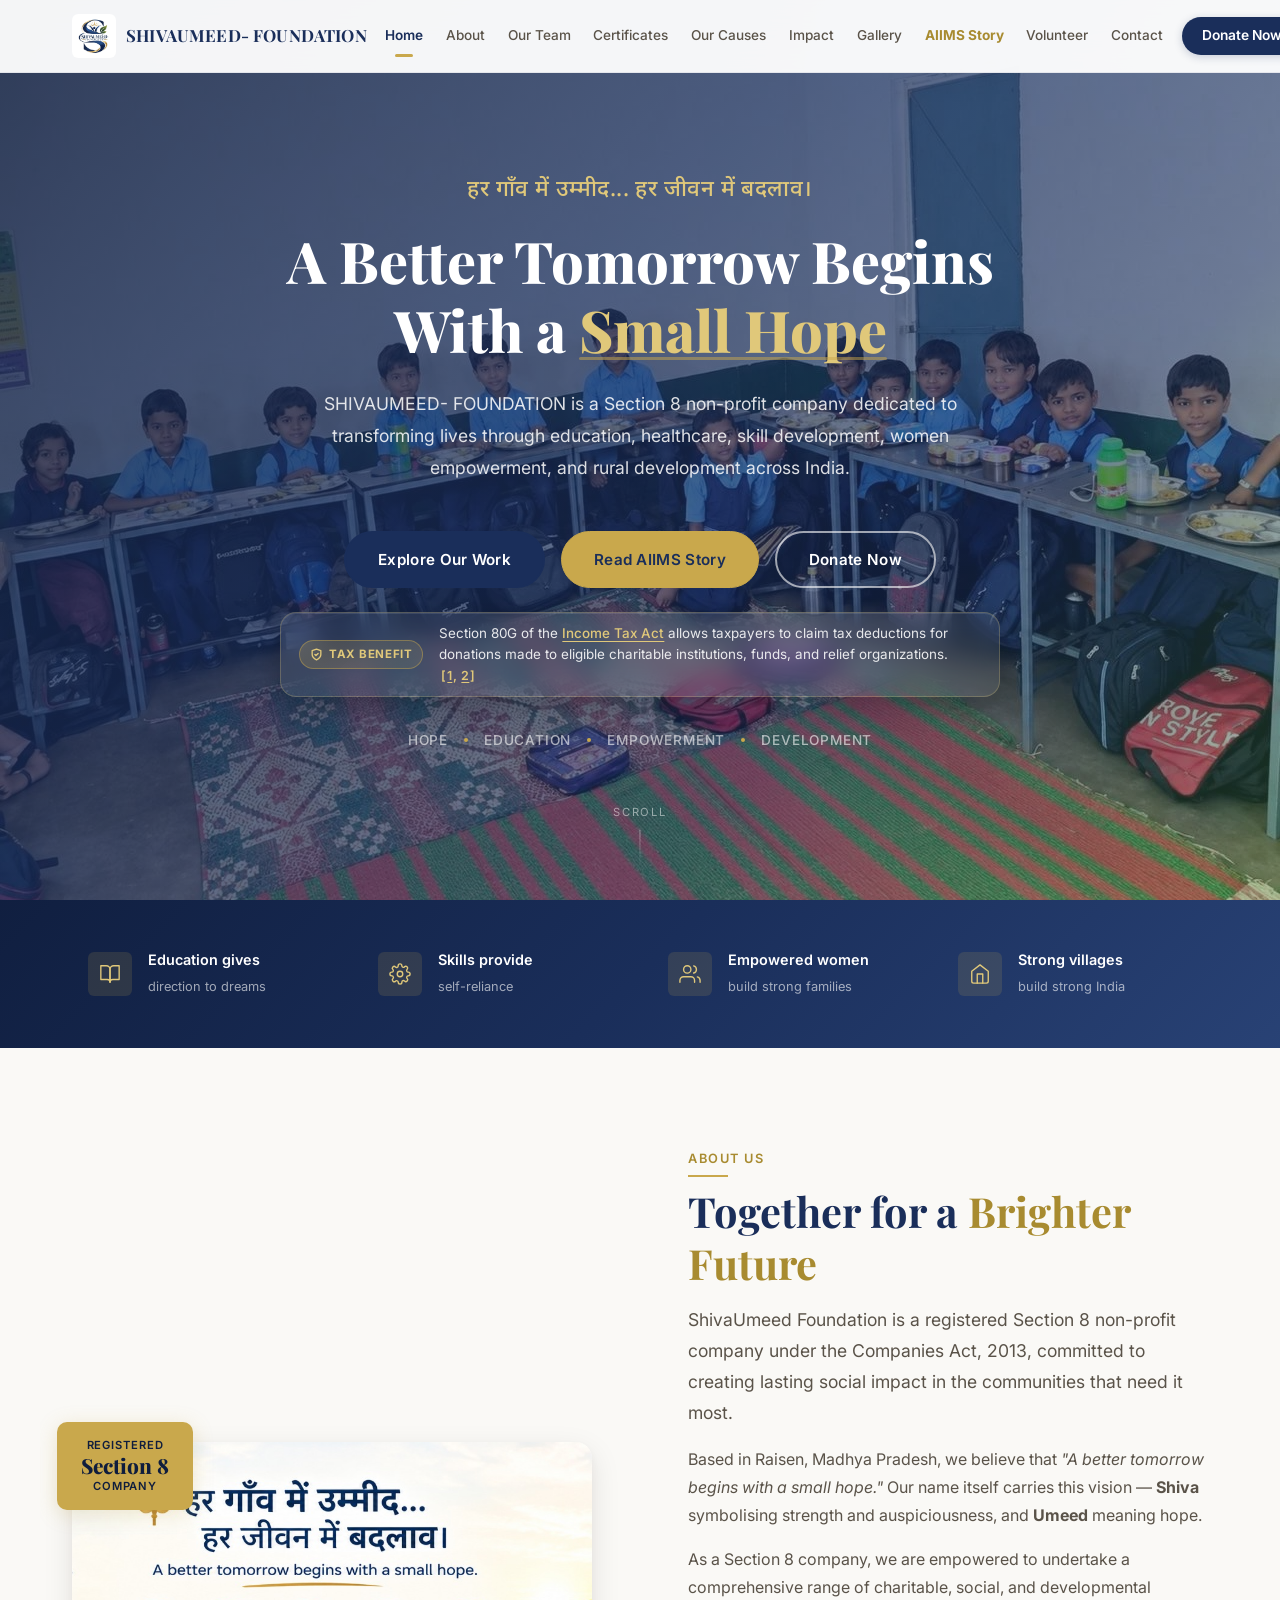
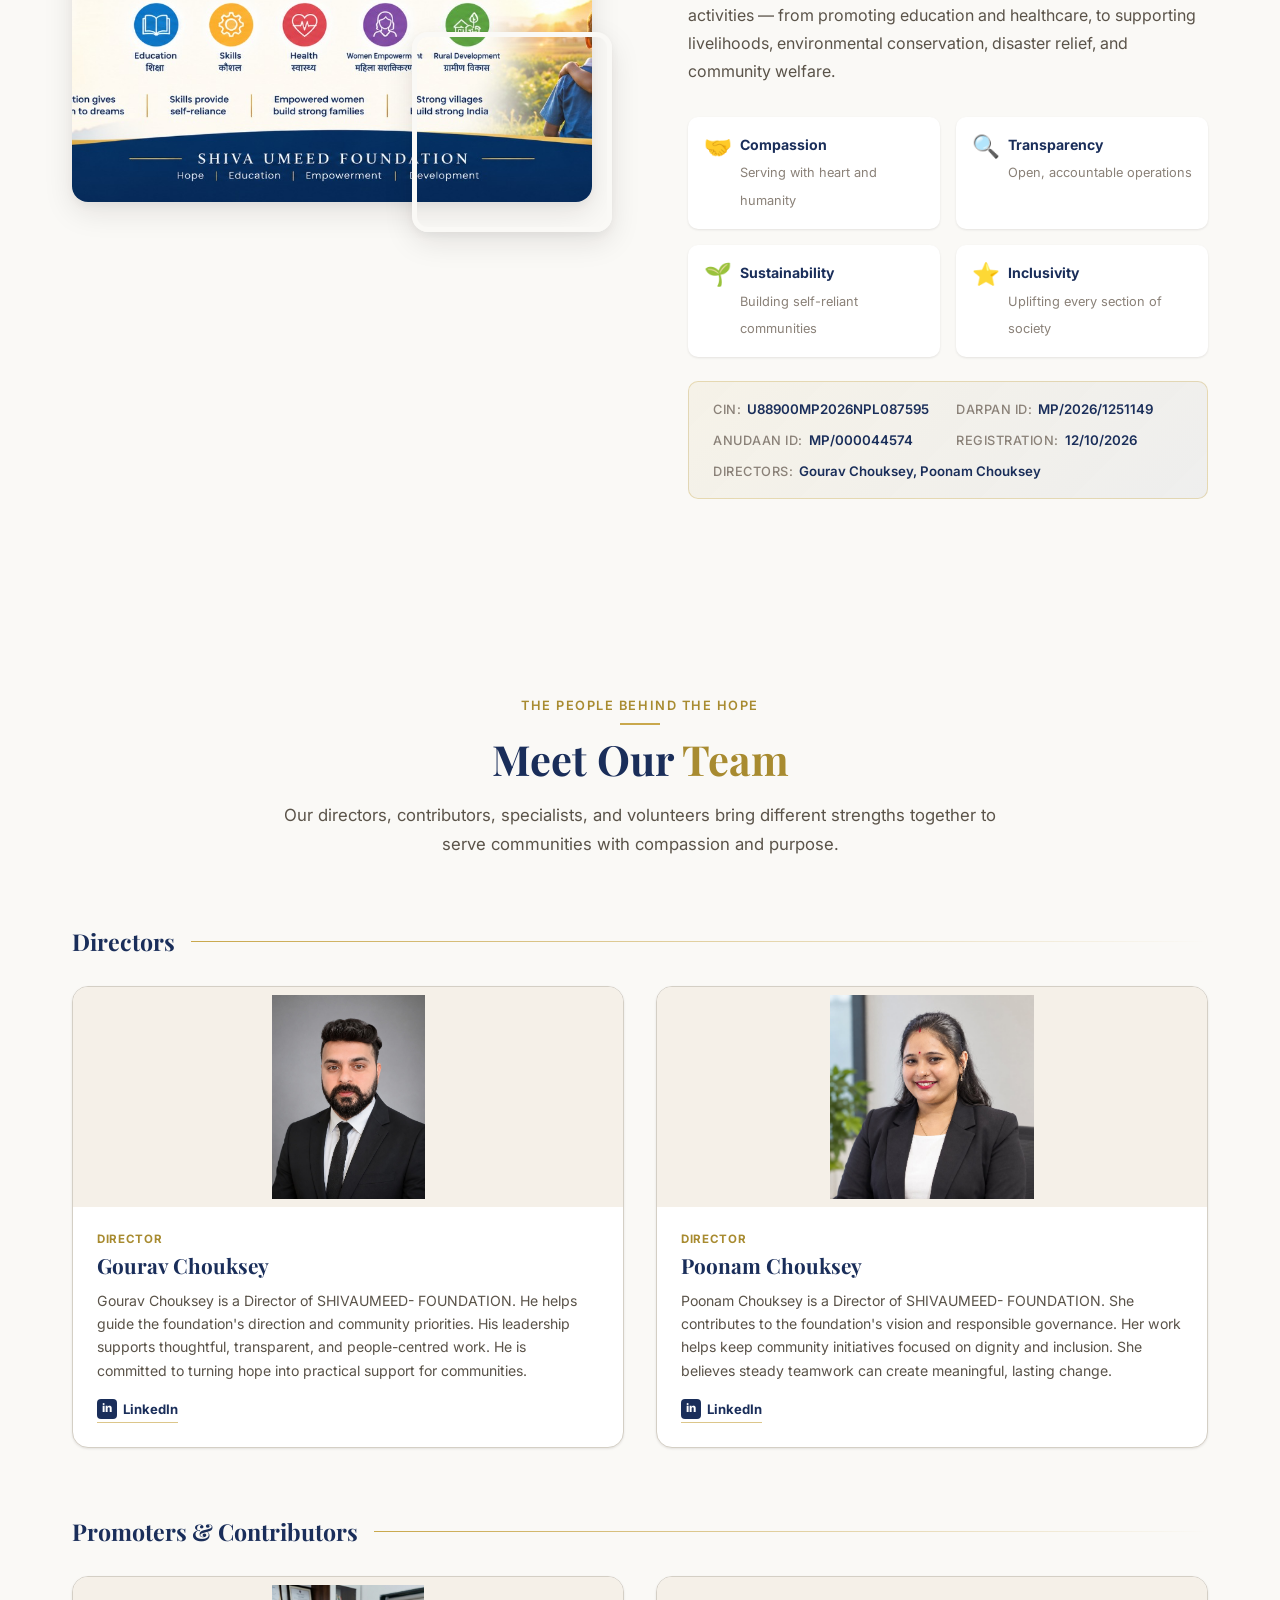
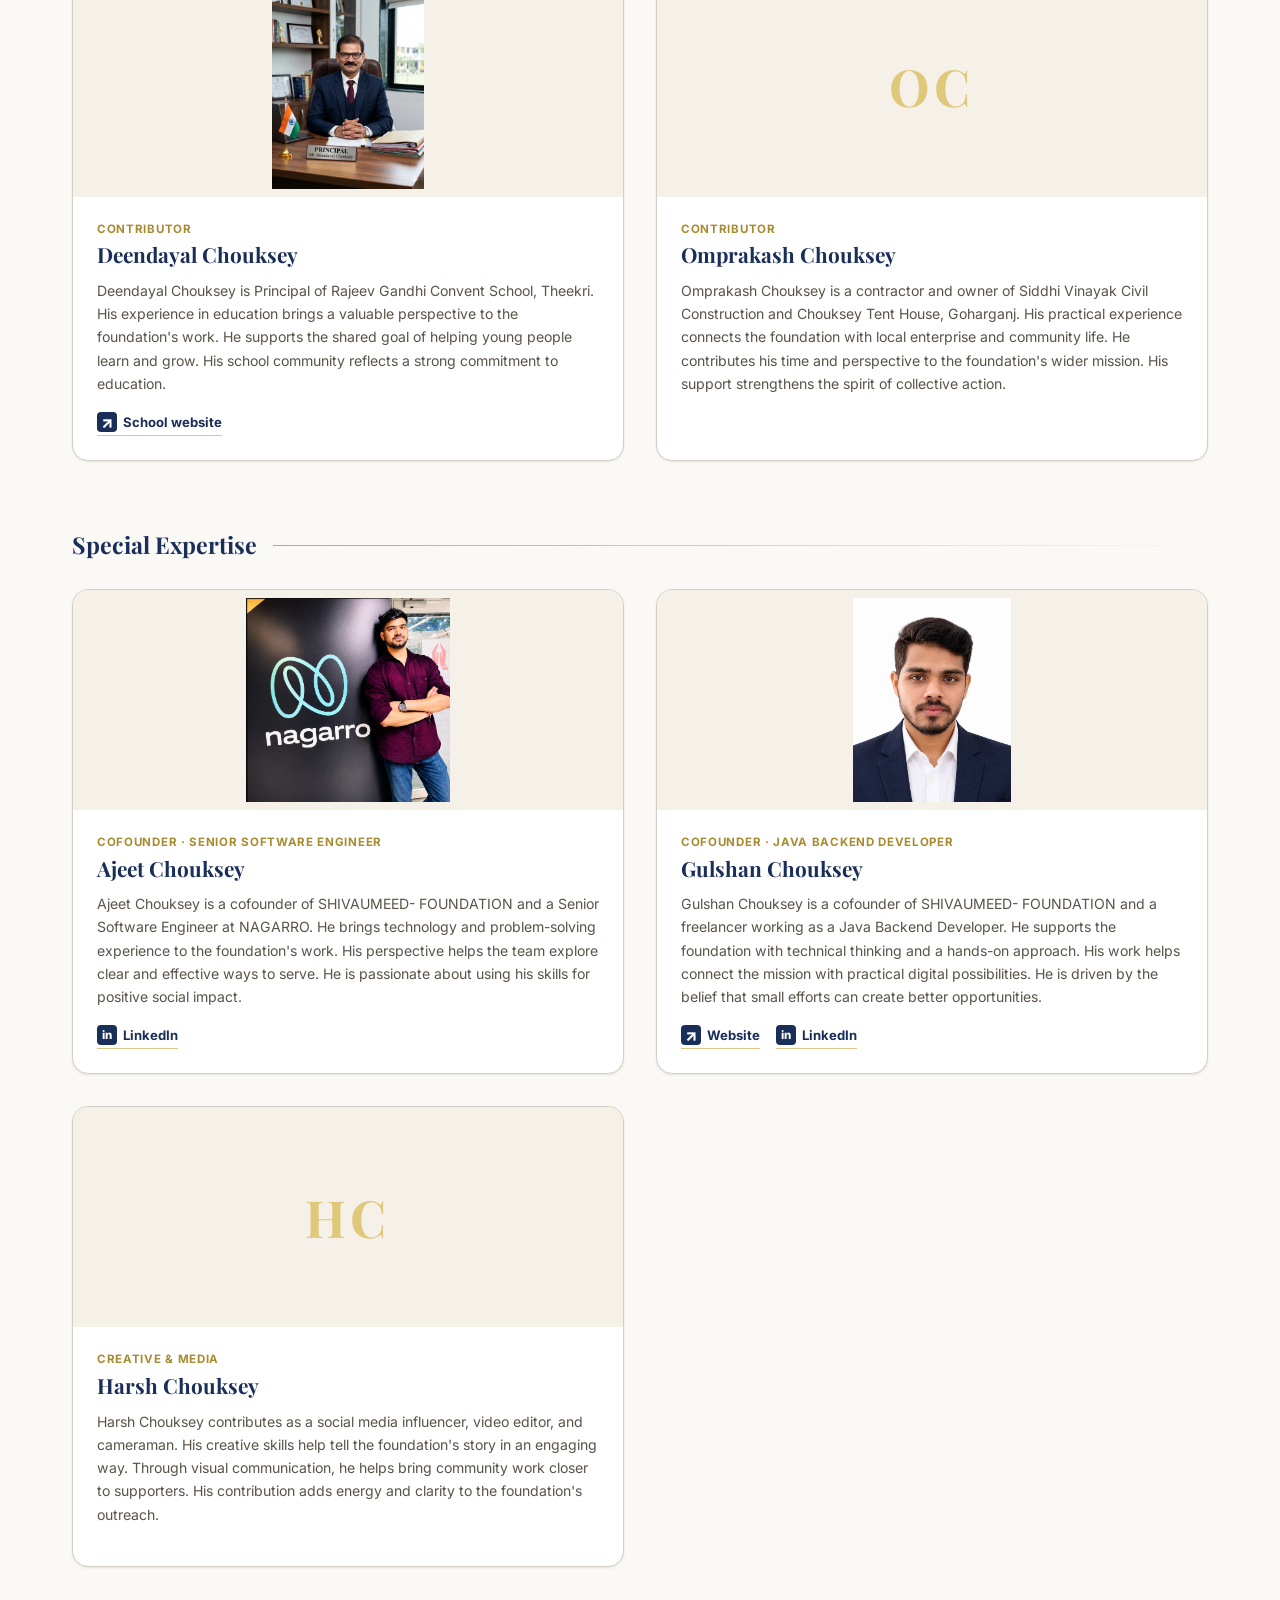
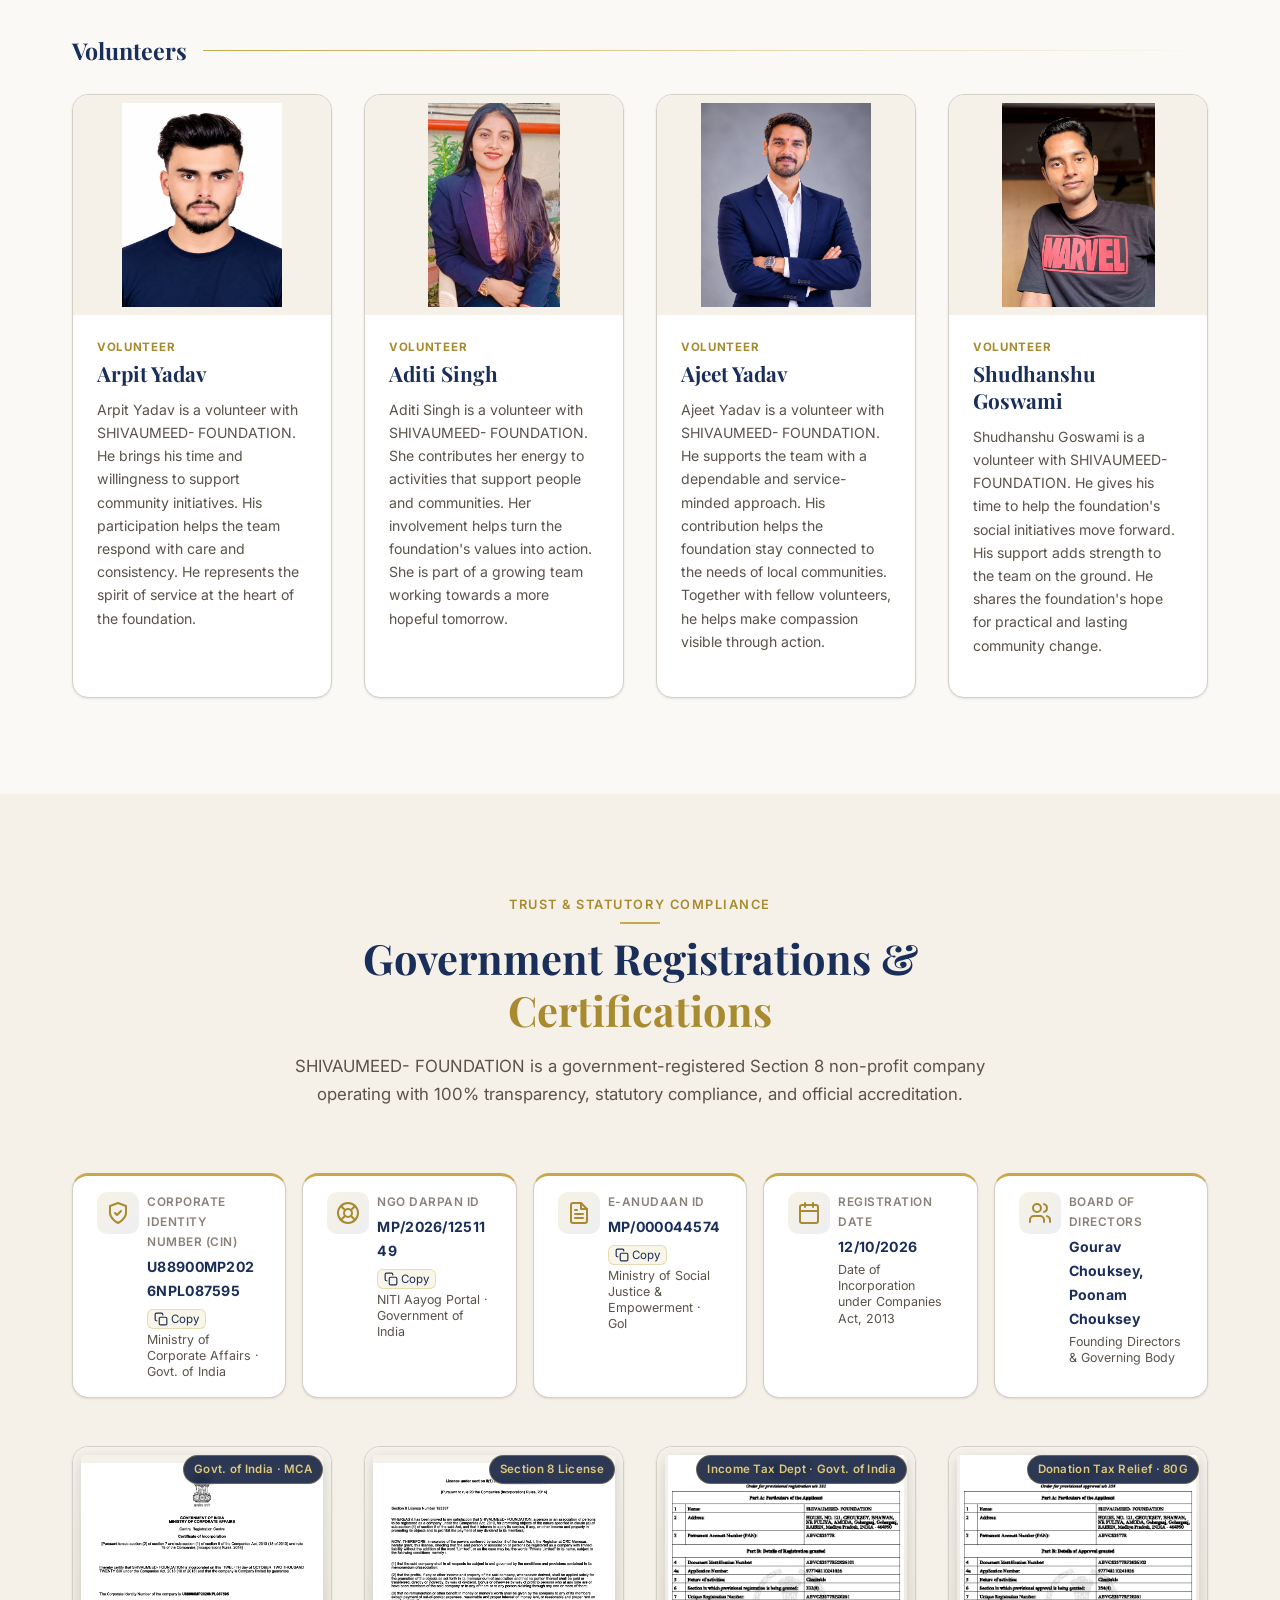
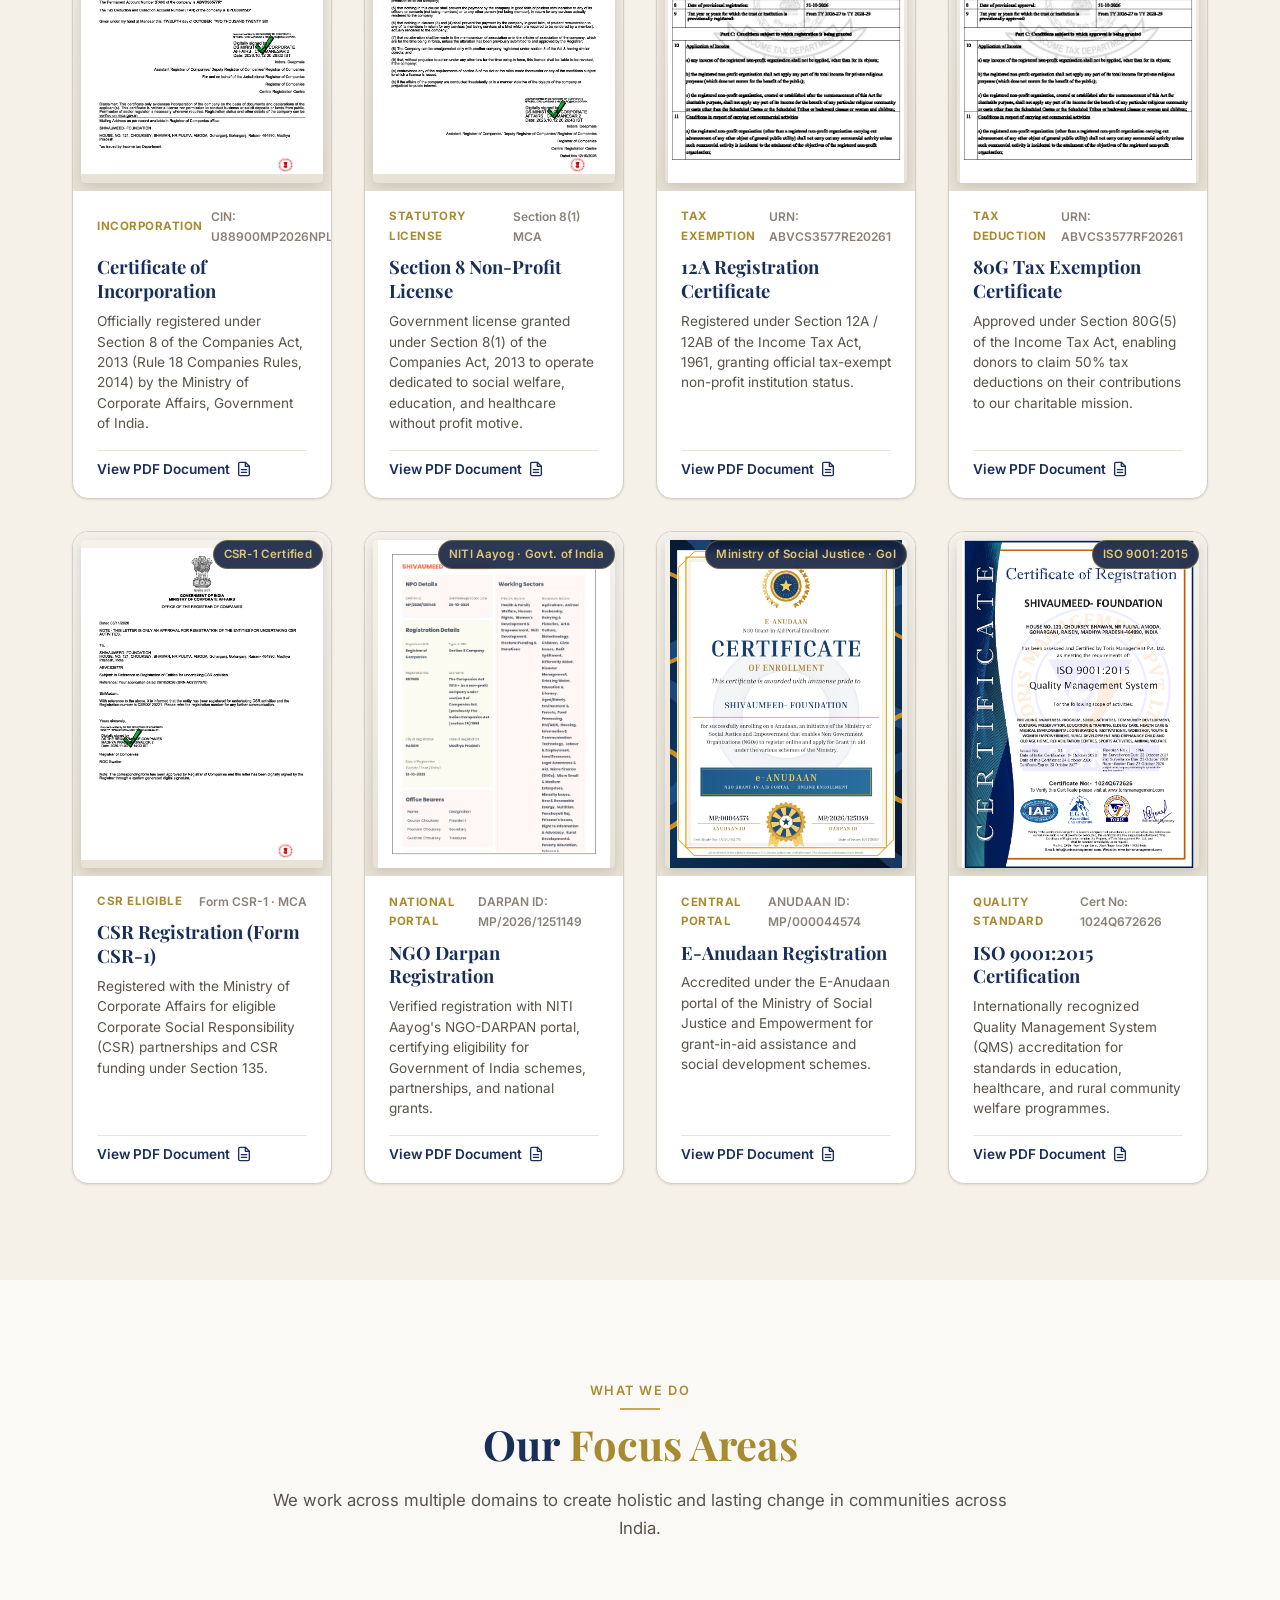
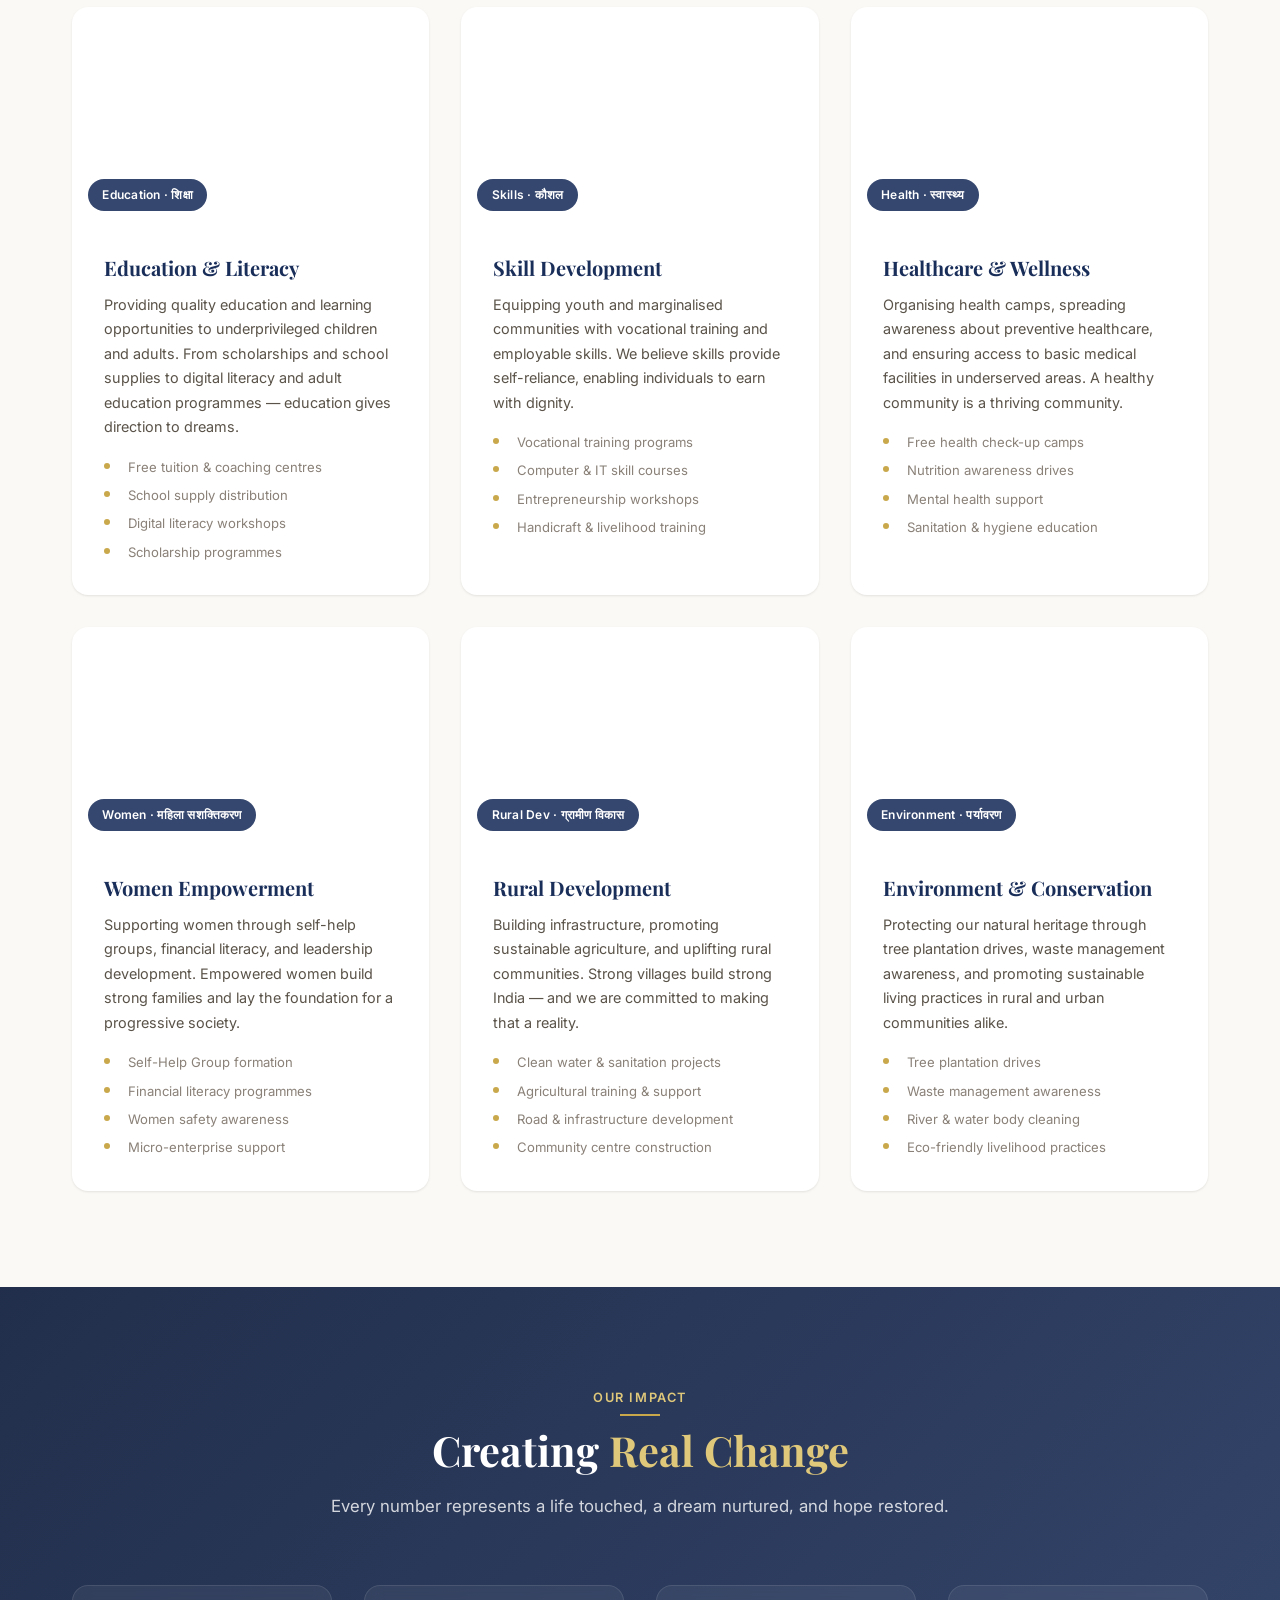
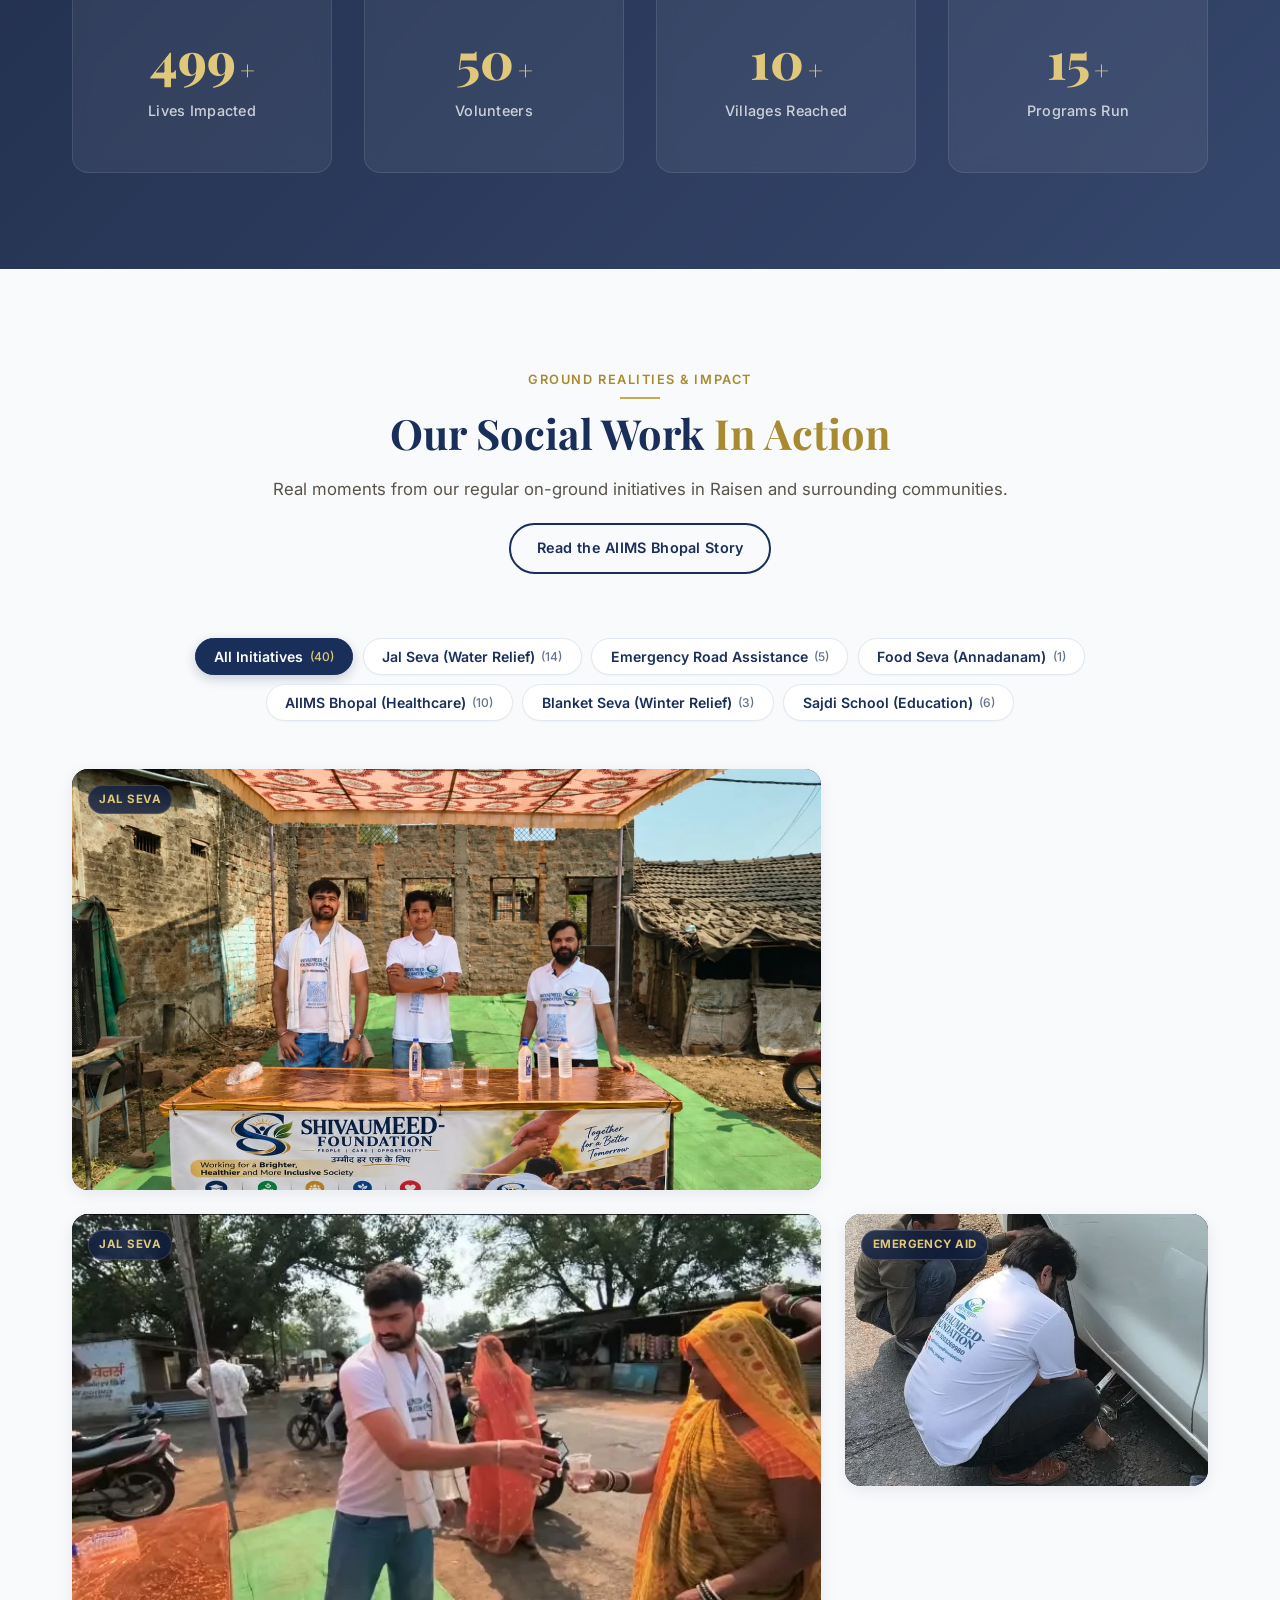
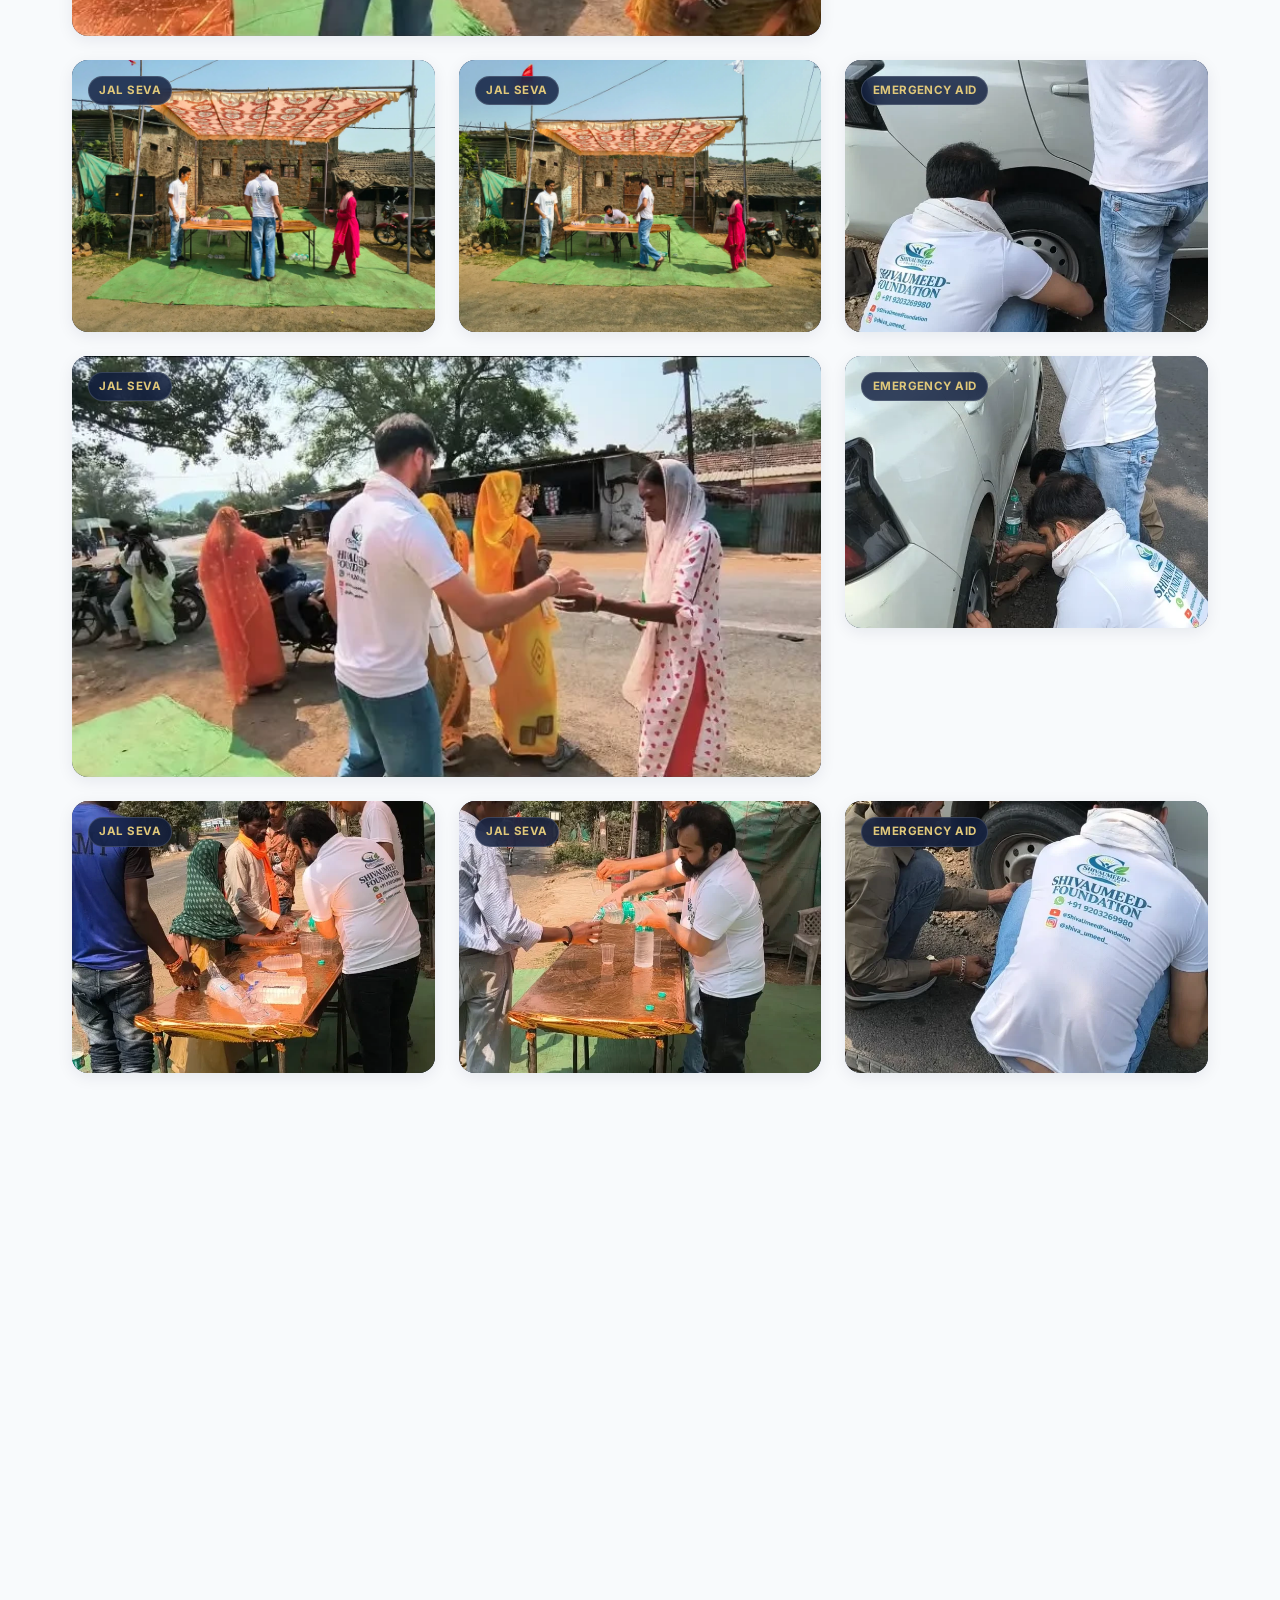
==== index.html @ 3d239952 "Refactor audio playback logic to mute by default and simplify user interaction handling" ====
<!DOCTYPE html>
<html lang="en">

<head>
    <!-- Google tag (gtag.js) -->
    <script async src="https://www.googletagmanager.com/gtag/js?id=G-924S4V9QSP"></script>
    <script>
        window.dataLayer = window.dataLayer || [];
        function gtag() { dataLayer.push(arguments); }
        gtag('js', new Date());

        gtag('config', 'G-924S4V9QSP');
    </script>

    <meta charset="UTF-8">
    <meta name="viewport" content="width=device-width, initial-scale=1.0">
    <meta name="description"
        content="ShivaUmeed Foundation is a Section 8 non-profit company based in Raisen, Madhya Pradesh, India. We work towards education, skill development, healthcare, women empowerment, and rural development. A better tomorrow begins with a small hope.">
    <meta name="keywords"
        content="ShivaUmeed Foundation, NGO India, Section 8 Company, charity, education, rural development, women empowerment, skill development, healthcare, Raisen, Madhya Pradesh, volunteer, donate, non-profit">
    <meta name="author" content="ShivaUmeed Foundation">
    <meta name="robots" content="index, follow">

    <!-- Open Graph / WhatsApp / Facebook / Social Media -->
    <meta property="og:type" content="website">
    <meta property="og:url" content="https://shivaumeedfoundation.org/">
    <meta property="og:site_name" content="SHIVAUMEED- FOUNDATION">
    <meta property="og:title" content="SHIVAUMEED- FOUNDATION — Hope in Every Village, Change in Every Life">
    <meta property="og:description"
        content="A Section 8 non-profit company dedicated to education, skill development, healthcare, women empowerment, and rural development in rural India.">
    <meta property="og:image" content="https://shivaumeedfoundation.org/cover_page.jpeg">
    <meta property="og:image:secure_url" content="https://shivaumeedfoundation.org/cover_page.jpeg">
    <meta property="og:image:type" content="image/jpeg">
    <meta property="og:image:width" content="1600">
    <meta property="og:image:height" content="595">
    <meta property="og:image:alt" content="SHIVAUMEED- FOUNDATION Cover">
    <meta property="og:image" content="https://shivaumeedfoundation.org/logo.jpeg">
    <meta property="og:image:secure_url" content="https://shivaumeedfoundation.org/logo.jpeg">
    <meta property="og:image:type" content="image/jpeg">
    <meta property="og:image:width" content="1080">
    <meta property="og:image:height" content="1080">
    <meta property="og:image:alt" content="SHIVAUMEED- FOUNDATION Logo">
    <meta property="og:locale" content="en_IN">

    <!-- Fallback image tag for messaging apps -->
    <link rel="image_src" href="https://shivaumeedfoundation.org/cover_page.jpeg">

    <!-- Twitter Card -->
    <meta name="twitter:card" content="summary_large_image">
    <meta name="twitter:url" content="https://shivaumeedfoundation.org/">
    <meta name="twitter:title" content="SHIVAUMEED- FOUNDATION — A Better Tomorrow Begins With a Small Hope">
    <meta name="twitter:description"
        content="Join us in building a brighter future through education, healthcare, women empowerment, and rural development.">
    <meta name="twitter:image" content="https://shivaumeedfoundation.org/cover_page.jpeg">
    <meta name="twitter:image:alt" content="SHIVAUMEED- FOUNDATION">

    <title>SHIVAUMEED- FOUNDATION — Hope in Every Village, Change in Every Life | NGO India</title>

    <!-- Canonical URL -->
    <link rel="canonical" href="https://shivaumeedfoundation.org/">

    <!-- Favicon & Touch Icons (Google Search & Multi-device compliant) -->
    <link rel="icon" type="image/x-icon" href="/favicon.ico">
    <link rel="icon" type="image/png" sizes="48x48" href="/favicon-48x48.png">
    <link rel="icon" type="image/png" sizes="96x96" href="/favicon-96x96.png">
    <link rel="icon" type="image/png" sizes="32x32" href="/favicon-32x32.png">
    <link rel="icon" type="image/png" sizes="192x192" href="/favicon-192x192.png">
    <link rel="apple-touch-icon" sizes="180x180" href="/apple-touch-icon.png">
    <link rel="shortcut icon" href="/favicon.ico">
    <link rel="manifest" href="/site.webmanifest">

    <!-- Google Fonts -->
    <link rel="preconnect" href="https://fonts.googleapis.com">
    <link rel="preconnect" href="https://fonts.gstatic.com" crossorigin>
    <link
        href="https://fonts.googleapis.com/css2?family=Playfair+Display:wght@400;600;700;800&family=Inter:wght@300;400;500;600;700&family=Noto+Sans+Devanagari:wght@400;500;600;700&display=swap"
        rel="stylesheet">

    <!-- Structured Data / JSON-LD -->
    <script type="application/ld+json">
    {
        "@context": "https://schema.org",
        "@type": ["Organization", "NGO"],
        "name": "SHIVAUMEED- FOUNDATION",
        "alternateName": "ShivaUmeed Foundation",
        "description": "A Section 8 non-profit company working towards education, skill development, healthcare, women empowerment, and rural development in India.",
        "url": "https://shivaumeedfoundation.org/",
        "logo": {
            "@type": "ImageObject",
            "url": "https://shivaumeedfoundation.org/logo.jpeg",
            "width": 1080,
            "height": 1080
        },
        "image": "https://shivaumeedfoundation.org/cover_page.jpeg",
        "address": {
            "@type": "PostalAddress",
            "addressLocality": "Raisen",
            "addressRegion": "Madhya Pradesh",
            "postalCode": "464990",
            "addressCountry": "IN"
        },
        "email": "shivaumeedfoundation@gmail.com",
        "contactPoint": [{
            "@type": "ContactPoint",
            "telephone": "+91-9203269980",
            "contactType": "General Inquiry"
        },{
            "@type": "ContactPoint",
            "telephone": "+91-9800439009",
            "contactType": "General Inquiry"
        },{
            "@type": "ContactPoint",
            "telephone": "+91-7987882708",
            "contactType": "General Inquiry"
        }],
        "sameAs": [
            "https://www.instagram.com/shiva_umeed_",
            "https://www.youtube.com/@ShivaUmeedFoundation",
            "https://www.linkedin.com/company/shivaumeed-foundation/"
        ],
        "foundingLocation": "Raisen, Madhya Pradesh, India",
        "foundingDate": "2026-10-12",
        "founder": [
            {"@type": "Person", "name": "Gourav Chouksey"},
            {"@type": "Person", "name": "Poonam Chouksey"}
        ],
        "identifier": [
            {"@type": "PropertyValue", "name": "CIN", "value": "U88900MP2026NPL087595"},
            {"@type": "PropertyValue", "name": "DARPAN ID", "value": "MP/2026/1251149"},
            {"@type": "PropertyValue", "name": "ANUDAAN ID", "value": "MP/000044574"}
        ],
        "nonprofitStatus": "Section 8 Company"
    }
    </script>

    <!-- Theme initialization script (prevents theme flash) -->
    <script>
        (function () {
            try {
                var savedTheme = localStorage.getItem('shiva_theme');
                if (savedTheme === 'dark' || (!savedTheme && window.matchMedia && window.matchMedia('(prefers-color-scheme: dark)').matches)) {
                    document.documentElement.setAttribute('data-theme', 'dark');
                } else {
                    document.documentElement.setAttribute('data-theme', 'light');
                }
            } catch (e) { }
        })();
    </script>

    <link rel="stylesheet" href="style.css">
</head>

<body>

    <!-- Background Audio Element -->
    <audio id="bg-audio" loop preload="none" playsinline>
        <source src="song/bg%20cong%20cut.mp3" type="audio/mpeg">
        <source src="song/bg cong cut.mp3" type="audio/mpeg">
        <source src="song/bg%20song.mpeg" type="audio/mpeg">
    </audio>

    <!-- ====== NAVIGATION ====== -->
    <nav id="navbar" aria-label="Main navigation">
        <div class="nav-container">
            <a href="#home" class="nav-logo" aria-label="SHIVAUMEED- FOUNDATION Home">
                <img src="logo.jpeg" alt="SHIVAUMEED- FOUNDATION Logo" width="48" height="48">
                <div class="nav-logo-text">
                    <span class="nav-brand">SHIVAUMEED- FOUNDATION</span>
                </div>
            </a>

            <div class="nav-actions-wrap">
                <ul id="nav-menu" class="nav-menu">
                    <li><a href="#home" class="nav-link active">Home</a></li>
                    <li><a href="#about" class="nav-link">About</a></li>
                    <li><a href="#team" class="nav-link">Our Team</a></li>
                    <li><a href="#certifications" class="nav-link">Certificates</a></li>
                    <li><a href="#causes" class="nav-link">Our Causes</a></li>
                    <li><a href="#impact" class="nav-link">Impact</a></li>
                    <li><a href="#gallery" class="nav-link">Gallery</a></li>
                    <li><a href="aiims-bhopal-patient-support-outreach.html" class="nav-link nav-article-link">AIIMS Story</a></li>
                    <li><a href="#volunteer" class="nav-link">Volunteer</a></li>
                    <li><a href="#contact" class="nav-link">Contact</a></li>
                    <li><a href="#donate" class="nav-link nav-cta">Donate Now</a></li>
                </ul>

                <div class="nav-utilities">
                    <!-- Dark Mode Toggle Button -->
                    <button id="theme-toggle" class="nav-ctrl-btn theme-btn" aria-label="Toggle dark mode"
                        title="Toggle dark mode">
                        <svg class="theme-icon icon-moon" xmlns="http://www.w3.org/2000/svg" width="18" height="18"
                            viewBox="0 0 24 24" fill="none" stroke="currentColor" stroke-width="2"
                            stroke-linecap="round" stroke-linejoin="round">
                            <path d="M21 12.79A9 9 0 1 1 11.21 3 7 7 0 0 0 21 12.79z"></path>
                        </svg>
                        <svg class="theme-icon icon-sun" xmlns="http://www.w3.org/2000/svg" width="18" height="18"
                            viewBox="0 0 24 24" fill="none" stroke="currentColor" stroke-width="2"
                            stroke-linecap="round" stroke-linejoin="round">
                            <circle cx="12" cy="12" r="5"></circle>
                            <line x1="12" y1="1" x2="12" y2="3"></line>
                            <line x1="12" y1="21" x2="12" y2="23"></line>
                            <line x1="4.22" y1="4.22" x2="5.64" y2="5.64"></line>
                            <line x1="18.36" y1="18.36" x2="19.78" y2="19.78"></line>
                            <line x1="1" y1="12" x2="3" y2="12"></line>
                            <line x1="21" y1="12" x2="23" y2="12"></line>
                            <line x1="4.22" y1="19.78" x2="5.64" y2="18.36"></line>
                            <line x1="18.36" y1="5.64" x2="19.78" y2="4.22"></line>
                        </svg>
                    </button>

                    <!-- Background Music / Speaker Mute Button -->
                    <button id="audio-toggle" class="nav-ctrl-btn audio-btn" aria-label="Mute background music"
                        title="Mute background music">
                        <span class="audio-icon-wrap">
                            <svg class="audio-icon icon-playing" xmlns="http://www.w3.org/2000/svg" width="18"
                                height="18" viewBox="0 0 24 24" fill="none" stroke="currentColor" stroke-width="2"
                                stroke-linecap="round" stroke-linejoin="round">
                                <polygon points="11 5 6 9 2 9 2 15 6 15 11 19 11 5"></polygon>
                                <path class="wave-1" d="M15.54 8.46a5 5 0 0 1 0 7.07"></path>
                                <path class="wave-2" d="M19.07 4.93a10 10 0 0 1 0 14.14"></path>
                            </svg>
                            <svg class="audio-icon icon-muted" xmlns="http://www.w3.org/2000/svg" width="18" height="18"
                                viewBox="0 0 24 24" fill="none" stroke="currentColor" stroke-width="2"
                                stroke-linecap="round" stroke-linejoin="round">
                                <polygon points="11 5 6 9 2 9 2 15 6 15 11 19 11 5"></polygon>
                                <line x1="23" y1="9" x2="17" y2="15"></line>
                                <line x1="17" y1="9" x2="23" y2="15"></line>
                            </svg>
                        </span>
                        <span class="audio-sound-bars" aria-hidden="true">
                            <span class="bar bar-1"></span>
                            <span class="bar bar-2"></span>
                            <span class="bar bar-3"></span>
                        </span>
                    </button>
                </div>

                <button id="nav-toggle" class="nav-toggle" aria-label="Toggle navigation menu" aria-expanded="false">
                    <span></span>
                    <span></span>
                    <span></span>
                </button>
            </div>
        </div>
    </nav>

    <!-- ====== HERO SECTION ====== -->
    <header id="home" class="hero">
        <div class="hero-bg">
            <img src="images/gallery/bg-children.webp" alt="Children supported by ShivaUmeed Foundation"
                loading="eager">
            <div class="hero-overlay"></div>
        </div>
        <div class="hero-content">
            <p class="hero-tagline-hindi">हर गाँव में उम्मीद... हर जीवन में बदलाव।</p>
            <h1 class="hero-title">A Better Tomorrow Begins<br>With a <span class="highlight">Small Hope</span></h1>
            <p class="hero-subtitle">SHIVAUMEED- FOUNDATION is a Section 8 non-profit company dedicated to transforming
                lives through education, healthcare, skill development, women empowerment, and rural development across
                India.</p>
            <div class="hero-actions">
                <a href="#causes" class="btn btn-primary" id="hero-explore-btn">Explore Our Work</a>
                <a href="aiims-bhopal-patient-support-outreach.html" class="btn btn-article"
                    id="hero-article-btn">Read AIIMS Story</a>
                <a href="#donate" class="btn btn-outline" id="hero-donate-btn">Donate Now</a>
            </div>
            <div class="hero-tax-badge">
                <span class="tax-badge-pill">
                    <svg xmlns="http://www.w3.org/2000/svg" width="13" height="13" viewBox="0 0 24 24" fill="none"
                        stroke="currentColor" stroke-width="2.5" stroke-linecap="round" stroke-linejoin="round"
                        aria-hidden="true">
                        <path d="M12 22s8-4 8-10V5l-8-3-8 3v7c0 6 8 10 8 10z" />
                        <path d="m9 12 2 2 4-4" />
                    </svg>
                    Tax Benefit
                </span>
                <p class="hero-tax-text">
                    Section 80G of the <a href="https://www.incometaxindia.gov.in/w/section-80g-56" target="_blank"
                        rel="noopener noreferrer" class="tax-link">Income Tax Act</a> allows taxpayers to claim tax
                    deductions for donations made to eligible charitable institutions, funds, and relief organizations.
                    <span class="tax-citations">[<a href="https://www.incometaxindia.gov.in/w/section-80g-56"
                            target="_blank" rel="noopener noreferrer" class="tax-cite-link"
                            title="Income Tax India - Section 80G">1</a>, <a
                            href="https://www.smfgindiacredit.com/knowledge-center/section-80g-deduction.aspx"
                            target="_blank" rel="noopener noreferrer" class="tax-cite-link"
                            title="Section 80G Tax Deduction Guide">2</a>]</span>
                </p>
            </div>
            <div class="hero-pillars">
                <span>Hope</span>
                <span class="pillar-dot"></span>
                <span>Education</span>
                <span class="pillar-dot"></span>
                <span>Empowerment</span>
                <span class="pillar-dot"></span>
                <span>Development</span>
            </div>
        </div>
        <div class="hero-scroll-indicator" aria-hidden="true">
            <span>Scroll</span>
            <div class="scroll-line"></div>
        </div>
    </header>

    <!-- ====== MISSION BANNER ====== -->
    <section class="mission-banner" aria-label="Mission statement">
        <div class="container">
            <div class="mission-grid">
                <div class="mission-item">
                    <div class="mission-icon">
                        <svg xmlns="http://www.w3.org/2000/svg" viewBox="0 0 24 24" fill="none" stroke="currentColor"
                            stroke-width="1.5" stroke-linecap="round" stroke-linejoin="round">
                            <path d="M2 3h6a4 4 0 0 1 4 4v14a3 3 0 0 0-3-3H2z" />
                            <path d="M22 3h-6a4 4 0 0 0-4 4v14a3 3 0 0 1 3-3h7z" />
                        </svg>
                    </div>
                    <div>
                        <strong>Education gives</strong>
                        <span>direction to dreams</span>
                    </div>
                </div>
                <div class="mission-item">
                    <div class="mission-icon">
                        <svg xmlns="http://www.w3.org/2000/svg" viewBox="0 0 24 24" fill="none" stroke="currentColor"
                            stroke-width="1.5" stroke-linecap="round" stroke-linejoin="round">
                            <circle cx="12" cy="12" r="3" />
                            <path
                                d="M19.4 15a1.65 1.65 0 0 0 .33 1.82l.06.06a2 2 0 0 1-2.83 2.83l-.06-.06a1.65 1.65 0 0 0-1.82-.33 1.65 1.65 0 0 0-1 1.51V21a2 2 0 0 1-4 0v-.09A1.65 1.65 0 0 0 9 19.4a1.65 1.65 0 0 0-1.82.33l-.06.06a2 2 0 0 1-2.83-2.83l.06-.06A1.65 1.65 0 0 0 4.68 15a1.65 1.65 0 0 0-1.51-1H3a2 2 0 0 1 0-4h.09A1.65 1.65 0 0 0 4.6 9a1.65 1.65 0 0 0-.33-1.82l-.06-.06a2 2 0 0 1 2.83-2.83l.06.06A1.65 1.65 0 0 0 9 4.68a1.65 1.65 0 0 0 1-1.51V3a2 2 0 0 1 4 0v.09a1.65 1.65 0 0 0 1 1.51 1.65 1.65 0 0 0 1.82-.33l.06-.06a2 2 0 0 1 2.83 2.83l-.06.06A1.65 1.65 0 0 0 19.4 9a1.65 1.65 0 0 0 1.51 1H21a2 2 0 0 1 0 4h-.09a1.65 1.65 0 0 0-1.51 1z" />
                        </svg>
                    </div>
                    <div>
                        <strong>Skills provide</strong>
                        <span>self-reliance</span>
                    </div>
                </div>
                <div class="mission-item">
                    <div class="mission-icon">
                        <svg xmlns="http://www.w3.org/2000/svg" viewBox="0 0 24 24" fill="none" stroke="currentColor"
                            stroke-width="1.5" stroke-linecap="round" stroke-linejoin="round">
                            <path d="M17 21v-2a4 4 0 0 0-4-4H5a4 4 0 0 0-4 4v2" />
                            <circle cx="9" cy="7" r="4" />
                            <path d="M23 21v-2a4 4 0 0 0-3-3.87" />
                            <path d="M16 3.13a4 4 0 0 1 0 7.75" />
                        </svg>
                    </div>
                    <div>
                        <strong>Empowered women</strong>
                        <span>build strong families</span>
                    </div>
                </div>
                <div class="mission-item">
                    <div class="mission-icon">
                        <svg xmlns="http://www.w3.org/2000/svg" viewBox="0 0 24 24" fill="none" stroke="currentColor"
                            stroke-width="1.5" stroke-linecap="round" stroke-linejoin="round">
                            <path d="M3 9l9-7 9 7v11a2 2 0 0 1-2 2H5a2 2 0 0 1-2-2z" />
                            <polyline points="9 22 9 12 15 12 15 22" />
                        </svg>
                    </div>
                    <div>
                        <strong>Strong villages</strong>
                        <span>build strong India</span>
                    </div>
                </div>
            </div>
        </div>
    </section>

    <!-- ====== ABOUT SECTION ====== -->
    <section id="about" class="about section" aria-labelledby="about-heading">
        <div class="container">
            <div class="about-grid">
                <div class="about-images">
                    <div class="about-img-main">
                        <img src="cover_page.jpeg"
                            alt="ShivaUmeed Foundation cover - Hope, Education, Empowerment, Development" loading="lazy"
                            width="560" height="320">
                    </div>
                    <div class="about-img-accent">
                        <img src="https://images.unsplash.com/photo-1509099836639-18ba4637b590?w=400&q=80"
                            alt="Volunteer teaching children in rural India" loading="lazy" width="280" height="280">
                    </div>
                    <div class="about-experience-badge">
                        <span class="badge-text">Registered</span>
                        <span class="badge-highlight">Section 8</span>
                        <span class="badge-text">Company</span>
                    </div>
                </div>
                <div class="about-content">
                    <span class="section-label">About Us</span>
                    <h2 id="about-heading" class="section-title">Together for a <span class="highlight">Brighter
                            Future</span></h2>
                    <p class="about-lead">ShivaUmeed Foundation is a registered Section 8 non-profit company under the
                        Companies Act, 2013, committed to creating lasting social impact in the communities that need it
                        most.</p>
                    <p>Based in Raisen, Madhya Pradesh, we believe that <em>"A better tomorrow begins with a small
                            hope."</em> Our name itself carries this vision — <strong>Shiva</strong> symbolising
                        strength and auspiciousness, and <strong>Umeed</strong> meaning hope.</p>
                    <p>As a Section 8 company, we are empowered to undertake a comprehensive range of charitable,
                        social, and developmental activities — from promoting education and healthcare, to supporting
                        livelihoods, environmental conservation, disaster relief, and community welfare.</p>

                    <div class="about-values">
                        <div class="value-item">
                            <div class="value-icon">🤝</div>
                            <div>
                                <strong>Compassion</strong>
                                <span>Serving with heart and humanity</span>
                            </div>
                        </div>
                        <div class="value-item">
                            <div class="value-icon">🔍</div>
                            <div>
                                <strong>Transparency</strong>
                                <span>Open, accountable operations</span>
                            </div>
                        </div>
                        <div class="value-item">
                            <div class="value-icon">🌱</div>
                            <div>
                                <strong>Sustainability</strong>
                                <span>Building self-reliant communities</span>
                            </div>
                        </div>
                        <div class="value-item">
                            <div class="value-icon">⭐</div>
                            <div>
                                <strong>Inclusivity</strong>
                                <span>Uplifting every section of society</span>
                            </div>
                        </div>
                    </div>

                    <!-- Official Credentials Summary Strip -->
                    <div class="about-credentials-box">
                        <div class="about-cred-item">
                            <span class="cred-label">CIN:</span>
                            <strong class="cred-val">U88900MP2026NPL087595</strong>
                        </div>
                        <div class="about-cred-item">
                            <span class="cred-label">DARPAN ID:</span>
                            <strong class="cred-val">MP/2026/1251149</strong>
                        </div>
                        <div class="about-cred-item">
                            <span class="cred-label">ANUDAAN ID:</span>
                            <strong class="cred-val">MP/000044574</strong>
                        </div>
                        <div class="about-cred-item">
                            <span class="cred-label">Registration:</span>
                            <strong class="cred-val">12/10/2026</strong>
                        </div>
                        <div class="about-cred-item about-cred-directors">
                            <span class="cred-label">Directors:</span>
                            <strong class="cred-val">Gourav Chouksey, Poonam Chouksey</strong>
                        </div>
                    </div>
                </div>
            </div>
        </div>
    </section>

    <!-- ====== TEAM SECTION ====== -->
    <section id="team" class="team section" aria-labelledby="team-heading">
        <div class="container">
            <div class="section-header">
                <span class="section-label">The People Behind the Hope</span>
                <h2 id="team-heading" class="section-title">Meet Our <span class="highlight">Team</span></h2>
                <p class="section-desc">Our directors, contributors, specialists, and volunteers bring different
                    strengths together to serve communities with compassion and purpose.</p>
            </div>

            <div class="team-groups">
                <div class="team-group">
                    <h3 class="team-group-title">Directors</h3>
                    <div class="team-grid">
                        <article class="team-card">
                            <div class="team-photo-wrap">
                                <img src="Team/Gourav%20Chouksey.jpeg" alt="Gourav Chouksey" class="team-photo"
                                    loading="lazy">
                            </div>
                            <div class="team-card-body">
                                <span class="team-role">Director</span>
                                <h4 class="team-name">Gourav Chouksey</h4>
                                <p class="team-bio">Gourav Chouksey is a Director of SHIVAUMEED- FOUNDATION. He helps
                                    guide the foundation's direction and community priorities. His leadership supports
                                    thoughtful, transparent, and people-centred work. He is committed to turning hope
                                    into practical support for communities.</p>
                                <a class="team-profile-link" href="https://www.linkedin.com/in/gourav-chouksey-179592231/"
                                    target="_blank" rel="noopener noreferrer" aria-label="View Gourav Chouksey on LinkedIn">
                                    <span class="team-link-icon" aria-hidden="true">in</span> LinkedIn
                                </a>
                            </div>
                        </article>
                        <article class="team-card">
                            <div class="team-photo-wrap">
                                <img src="Team/Poonam%20Chouksey.jpeg" alt="Poonam Chouksey" class="team-photo"
                                    loading="lazy">
                            </div>
                            <div class="team-card-body">
                                <span class="team-role">Director</span>
                                <h4 class="team-name">Poonam Chouksey</h4>
                                <p class="team-bio">Poonam Chouksey is a Director of SHIVAUMEED- FOUNDATION. She
                                    contributes to the foundation's vision and responsible governance. Her work helps
                                    keep community initiatives focused on dignity and inclusion. She believes steady
                                    teamwork can create meaningful, lasting change.</p>
                                <a class="team-profile-link" href="https://www.linkedin.com/in/poonam-chouksey-00b2a8375/"
                                    target="_blank" rel="noopener noreferrer" aria-label="View Poonam Chouksey on LinkedIn">
                                    <span class="team-link-icon" aria-hidden="true">in</span> LinkedIn
                                </a>
                            </div>
                        </article>
                    </div>
                </div>

                <div class="team-group">
                    <h3 class="team-group-title">Promoters &amp; Contributors</h3>
                    <div class="team-grid">
                        <article class="team-card">
                            <div class="team-photo-wrap">
                                <img src="Team/Deendayal%20Chouksey.png" alt="Deendayal Chouksey" class="team-photo"
                                    loading="lazy">
                            </div>
                            <div class="team-card-body">
                                <span class="team-role">Contributor</span>
                                <h4 class="team-name">Deendayal Chouksey</h4>
                                <p class="team-bio">Deendayal Chouksey is Principal of Rajeev Gandhi Convent School,
                                    Theekri. His experience in education brings a valuable perspective to the
                                    foundation's work. He supports the shared goal of helping young people learn and
                                    grow. His school community reflects a strong commitment to education.</p>
                                <a class="team-profile-link" href="https://www.rajeevgandhischool.in/" target="_blank"
                                    rel="noopener noreferrer" aria-label="Visit Rajeev Gandhi Convent School website">
                                    <span class="team-link-icon team-link-icon--wide" aria-hidden="true">↗</span> School website
                                </a>
                            </div>
                        </article>
                        <article class="team-card">
                            <div class="team-photo-wrap team-initials" aria-hidden="true">OC</div>
                            <div class="team-card-body">
                                <span class="team-role">Contributor</span>
                                <h4 class="team-name">Omprakash Chouksey</h4>
                                <p class="team-bio">Omprakash Chouksey is a contractor and owner of Siddhi Vinayak
                                    Civil Construction and Chouksey Tent House, Goharganj. His practical experience
                                    connects the foundation with local enterprise and community life. He contributes
                                    his time and perspective to the foundation's wider mission. His support strengthens
                                    the spirit of collective action.</p>
                            </div>
                        </article>
                    </div>
                </div>

                <div class="team-group">
                    <h3 class="team-group-title">Special Expertise</h3>
                    <div class="team-grid">
                        <article class="team-card">
                            <div class="team-photo-wrap">
                                <img src="Team/Ajeet%20Chouksey.png" alt="Ajeet Chouksey" class="team-photo" loading="lazy">
                            </div>
                            <div class="team-card-body">
                                <span class="team-role">Cofounder · Senior Software Engineer</span>
                                <h4 class="team-name">Ajeet Chouksey</h4>
                                <p class="team-bio">Ajeet Chouksey is a cofounder of SHIVAUMEED- FOUNDATION and a Senior
                                    Software Engineer at NAGARRO. He brings technology and problem-solving experience
                                    to the foundation's work. His perspective helps the team explore clear and effective
                                    ways to serve. He is passionate about using his skills for positive social impact.</p>
                                <a class="team-profile-link" href="https://www.linkedin.com/in/ajeet-chouksey-17b4ba135/"
                                    target="_blank" rel="noopener noreferrer" aria-label="View Ajeet Chouksey on LinkedIn">
                                    <span class="team-link-icon" aria-hidden="true">in</span> LinkedIn
                                </a>
                            </div>
                        </article>
                        <article class="team-card">
                            <div class="team-photo-wrap">
                                <img src="Team/Gulshan%20Chouksey.png" alt="Gulshan Chouksey" class="team-photo" loading="lazy">
                            </div>
                            <div class="team-card-body">
                                <span class="team-role">Cofounder · Java Backend Developer</span>
                                <h4 class="team-name">Gulshan Chouksey</h4>
                                <p class="team-bio">Gulshan Chouksey is a cofounder of SHIVAUMEED- FOUNDATION and a
                                    freelancer working as a Java Backend Developer. He supports the foundation with
                                    technical thinking and a hands-on approach. His work helps connect the mission with
                                    practical digital possibilities. He is driven by the belief that small efforts can
                                    create better opportunities.</p>
                                <div class="team-profile-links">
                                    <a class="team-profile-link" href="https://gulshanchouksey.dev/" target="_blank"
                                        rel="noopener noreferrer" aria-label="Visit Gulshan Chouksey's website">
                                        <span class="team-link-icon team-link-icon--wide" aria-hidden="true">↗</span> Website
                                    </a>
                                    <a class="team-profile-link" href="https://www.linkedin.com/in/gulshan-chouksey-738111198/"
                                        target="_blank" rel="noopener noreferrer" aria-label="View Gulshan Chouksey on LinkedIn">
                                        <span class="team-link-icon" aria-hidden="true">in</span> LinkedIn
                                    </a>
                                </div>
                            </div>
                        </article>
                        <article class="team-card">
                            <div class="team-photo-wrap team-initials" aria-hidden="true">HC</div>
                            <div class="team-card-body">
                                <span class="team-role">Creative &amp; Media</span>
                                <h4 class="team-name">Harsh Chouksey</h4>
                                <p class="team-bio">Harsh Chouksey contributes as a social media influencer, video
                                    editor, and cameraman. His creative skills help tell the foundation's story in an
                                    engaging way. Through visual communication, he helps bring community work closer to
                                    supporters. His contribution adds energy and clarity to the foundation's outreach.</p>
                            </div>
                        </article>
                    </div>
                </div>

                <div class="team-group">
                    <h3 class="team-group-title">Volunteers</h3>
                    <div class="team-grid team-grid--volunteers">
                        <article class="team-card">
                            <div class="team-photo-wrap"><img src="Team/Arpit%20Yadav.jpeg" alt="Arpit Yadav"
                                    class="team-photo" loading="lazy"></div>
                            <div class="team-card-body"><span class="team-role">Volunteer</span><h4 class="team-name">Arpit Yadav</h4>
                                <p class="team-bio">Arpit Yadav is a volunteer with SHIVAUMEED- FOUNDATION. He brings
                                    his time and willingness to support community initiatives. His participation helps
                                    the team respond with care and consistency. He represents the spirit of service at
                                    the heart of the foundation.</p></div>
                        </article>
                        <article class="team-card">
                            <div class="team-photo-wrap"><img src="Team/Aditi%20Singh.jpeg" alt="Aditi Singh"
                                    class="team-photo" loading="lazy"></div>
                            <div class="team-card-body"><span class="team-role">Volunteer</span><h4 class="team-name">Aditi Singh</h4>
                                <p class="team-bio">Aditi Singh is a volunteer with SHIVAUMEED- FOUNDATION. She
                                    contributes her energy to activities that support people and communities. Her
                                    involvement helps turn the foundation's values into action. She is part of a
                                    growing team working towards a more hopeful tomorrow.</p></div>
                        </article>
                        <article class="team-card">
                            <div class="team-photo-wrap"><img src="Team/Ajeet%20Yadav.jpeg" alt="Ajeet Yadav"
                                    class="team-photo" loading="lazy"></div>
                            <div class="team-card-body"><span class="team-role">Volunteer</span><h4 class="team-name">Ajeet Yadav</h4>
                                <p class="team-bio">Ajeet Yadav is a volunteer with SHIVAUMEED- FOUNDATION. He supports
                                    the team with a dependable and service-minded approach. His contribution helps the
                                    foundation stay connected to the needs of local communities. Together with fellow
                                    volunteers, he helps make compassion visible through action.</p></div>
                        </article>
                        <article class="team-card">
                            <div class="team-photo-wrap"><img src="Team/Shudhanshu%20Goswami.jpeg" alt="Shudhanshu Goswami"
                                    class="team-photo" loading="lazy"></div>
                            <div class="team-card-body"><span class="team-role">Volunteer</span><h4 class="team-name">Shudhanshu Goswami</h4>
                                <p class="team-bio">Shudhanshu Goswami is a volunteer with SHIVAUMEED- FOUNDATION. He
                                    gives his time to help the foundation's social initiatives move forward. His
                                    support adds strength to the team on the ground. He shares the foundation's hope
                                    for practical and lasting community change.</p></div>
                        </article>
                    </div>
                </div>
            </div>
        </div>
    </section>

    <!-- ====== CERTIFICATIONS & STATUTORY IDENTITIES ====== -->
    <section id="certifications" class="certifications section" aria-labelledby="certifications-heading">
        <div class="container">
            <div class="section-header">
                <span class="section-label">Trust &amp; Statutory Compliance</span>
                <h2 id="certifications-heading" class="section-title">Government Registrations &amp; <span
                        class="highlight">Certifications</span></h2>
                <p class="section-desc">SHIVAUMEED- FOUNDATION is a government-registered Section 8 non-profit company
                    operating with 100% transparency, statutory compliance, and official accreditation.</p>
            </div>

            <!-- Official Statutory Identities Bar -->
            <div class="identity-highlights" aria-label="Official Statutory Identity Credentials">
                <!-- CIN Card -->
                <div class="identity-card" id="identity-cin">
                    <div class="identity-icon-wrap" aria-hidden="true">
                        <svg xmlns="http://www.w3.org/2000/svg" width="24" height="24" viewBox="0 0 24 24" fill="none"
                            stroke="currentColor" stroke-width="2" stroke-linecap="round" stroke-linejoin="round">
                            <path d="M12 22s8-4 8-10V5l-8-3-8 3v7c0 6 8 10 8 10z" />
                            <path d="m9 12 2 2 4-4" />
                        </svg>
                    </div>
                    <div class="identity-info">
                        <span class="identity-label">Corporate Identity Number (CIN)</span>
                        <div class="identity-val-row">
                            <strong class="identity-val" id="val-cin">U88900MP2026NPL087595</strong>
                            <button type="button" class="identity-copy-btn" data-copy="U88900MP2026NPL087595"
                                title="Copy CIN to clipboard" aria-label="Copy Corporate Identity Number">
                                <svg class="copy-icon" xmlns="http://www.w3.org/2000/svg" width="14" height="14"
                                    viewBox="0 0 24 24" fill="none" stroke="currentColor" stroke-width="2"
                                    stroke-linecap="round" stroke-linejoin="round">
                                    <rect x="9" y="9" width="13" height="13" rx="2" ry="2" />
                                    <path d="M5 15H4a2 2 0 0 1-2-2V4a2 2 0 0 1 2-2h9a2 2 0 0 1 2 2v1" />
                                </svg>
                                <span class="copy-status">Copy</span>
                            </button>
                        </div>
                        <span class="identity-sub">Ministry of Corporate Affairs · Govt. of India</span>
                    </div>
                </div>

                <!-- DARPAN ID Card -->
                <div class="identity-card" id="identity-darpan">
                    <div class="identity-icon-wrap" aria-hidden="true">
                        <svg xmlns="http://www.w3.org/2000/svg" width="24" height="24" viewBox="0 0 24 24" fill="none"
                            stroke="currentColor" stroke-width="2" stroke-linecap="round" stroke-linejoin="round">
                            <circle cx="12" cy="12" r="10" />
                            <path d="m4.93 4.93 4.24 4.24" />
                            <path d="m14.83 9.17 4.24-4.24" />
                            <path d="m14.83 14.83 4.24 4.24" />
                            <path d="m9.17 14.83-4.24 4.24" />
                            <circle cx="12" cy="12" r="4" />
                        </svg>
                    </div>
                    <div class="identity-info">
                        <span class="identity-label">NGO DARPAN ID</span>
                        <div class="identity-val-row">
                            <strong class="identity-val" id="val-darpan">MP/2026/1251149</strong>
                            <button type="button" class="identity-copy-btn" data-copy="MP/2026/1251149"
                                title="Copy DARPAN ID to clipboard" aria-label="Copy DARPAN ID">
                                <svg class="copy-icon" xmlns="http://www.w3.org/2000/svg" width="14" height="14"
                                    viewBox="0 0 24 24" fill="none" stroke="currentColor" stroke-width="2"
                                    stroke-linecap="round" stroke-linejoin="round">
                                    <rect x="9" y="9" width="13" height="13" rx="2" ry="2" />
                                    <path d="M5 15H4a2 2 0 0 1-2-2V4a2 2 0 0 1 2-2h9a2 2 0 0 1 2 2v1" />
                                </svg>
                                <span class="copy-status">Copy</span>
                            </button>
                        </div>
                        <span class="identity-sub">NITI Aayog Portal · Government of India</span>
                    </div>
                </div>

                <!-- ANUDAAN ID Card -->
                <div class="identity-card" id="identity-anudaan">
                    <div class="identity-icon-wrap" aria-hidden="true">
                        <svg xmlns="http://www.w3.org/2000/svg" width="24" height="24" viewBox="0 0 24 24" fill="none"
                            stroke="currentColor" stroke-width="2" stroke-linecap="round" stroke-linejoin="round">
                            <path d="M14 2H6a2 2 0 0 0-2 2v16a2 2 0 0 0 2 2h12a2 2 0 0 0 2-2V8z" />
                            <polyline points="14 2 14 8 20 8" />
                            <line x1="16" y1="13" x2="8" y2="13" />
                            <line x1="16" y1="17" x2="8" y2="17" />
                            <polyline points="10 9 9 9 8 9" />
                        </svg>
                    </div>
                    <div class="identity-info">
                        <span class="identity-label">E-Anudaan ID</span>
                        <div class="identity-val-row">
                            <strong class="identity-val" id="val-anudaan">MP/000044574</strong>
                            <button type="button" class="identity-copy-btn" data-copy="MP/000044574"
                                title="Copy ANUDAAN ID to clipboard" aria-label="Copy ANUDAAN ID">
                                <svg class="copy-icon" xmlns="http://www.w3.org/2000/svg" width="14" height="14"
                                    viewBox="0 0 24 24" fill="none" stroke="currentColor" stroke-width="2"
                                    stroke-linecap="round" stroke-linejoin="round">
                                    <rect x="9" y="9" width="13" height="13" rx="2" ry="2" />
                                    <path d="M5 15H4a2 2 0 0 1-2-2V4a2 2 0 0 1 2-2h9a2 2 0 0 1 2 2v1" />
                                </svg>
                                <span class="copy-status">Copy</span>
                            </button>
                        </div>
                        <span class="identity-sub">Ministry of Social Justice &amp; Empowerment · GoI</span>
                    </div>
                </div>

                <!-- Registration Date Card -->
                <div class="identity-card" id="identity-regdate">
                    <div class="identity-icon-wrap" aria-hidden="true">
                        <svg xmlns="http://www.w3.org/2000/svg" width="24" height="24" viewBox="0 0 24 24" fill="none"
                            stroke="currentColor" stroke-width="2" stroke-linecap="round" stroke-linejoin="round">
                            <rect x="3" y="4" width="18" height="18" rx="2" ry="2" />
                            <line x1="16" y1="2" x2="16" y2="6" />
                            <line x1="8" y1="2" x2="8" y2="6" />
                            <line x1="3" y1="10" x2="21" y2="10" />
                        </svg>
                    </div>
                    <div class="identity-info">
                        <span class="identity-label">Registration Date</span>
                        <div class="identity-val-row">
                            <strong class="identity-val">12/10/2026</strong>
                        </div>
                        <span class="identity-sub">Date of Incorporation under Companies Act, 2013</span>
                    </div>
                </div>

                <!-- Directors Card -->
                <div class="identity-card" id="identity-directors">
                    <div class="identity-icon-wrap" aria-hidden="true">
                        <svg xmlns="http://www.w3.org/2000/svg" width="24" height="24" viewBox="0 0 24 24" fill="none"
                            stroke="currentColor" stroke-width="2" stroke-linecap="round" stroke-linejoin="round">
                            <path d="M16 21v-2a4 4 0 0 0-4-4H6a4 4 0 0 0-4 4v2" />
                            <circle cx="9" cy="7" r="4" />
                            <path d="M22 21v-2a4 4 0 0 0-3-3.87" />
                            <path d="M16 3.13a4 4 0 0 1 0 7.75" />
                        </svg>
                    </div>
                    <div class="identity-info">
                        <span class="identity-label">Board of Directors</span>
                        <div class="identity-val-row">
                            <strong class="identity-val">Gourav Chouksey, Poonam Chouksey</strong>
                        </div>
                        <span class="identity-sub">Founding Directors &amp; Governing Body</span>
                    </div>
                </div>
            </div>

            <!-- Certifications Showcase Grid -->
            <div class="certifications-grid">
                <!-- 1. Certificate of Incorporation -->
                <article class="cert-card" data-cert-index="0" tabindex="0" role="button"
                    aria-label="Open Certificate of Incorporation PDF">
                    <div class="cert-badge">Govt. of India · MCA</div>
                    <div class="cert-thumb-container">
                        <img src="Certifications%20Thumbnails/CERTIFICATE%20OF%20INCORPORATION%20SHIVAUMEED-%20FOUNDATION.png"
                            alt="Certificate of Incorporation - ShivaUmeed Foundation" loading="lazy"
                            class="cert-thumb-img">
                        <div class="cert-overlay">
                            <span class="cert-view-pill">
                                <svg xmlns="http://www.w3.org/2000/svg" width="18" height="18" viewBox="0 0 24 24"
                                    fill="none" stroke="currentColor" stroke-width="2" stroke-linecap="round"
                                    stroke-linejoin="round">
                                    <path d="M1 12s4-8 11-8 11 8 11 8-4 8-11 8-11-8-11-8z" />
                                    <circle cx="12" cy="12" r="3" />
                                </svg>
                                <span>Click to View PDF</span>
                            </span>
                        </div>
                    </div>
                    <div class="cert-body">
                        <div class="cert-meta">
                            <span class="cert-tag">Incorporation</span>
                            <span class="cert-ref">CIN: U88900MP2026NPL087595</span>
                        </div>
                        <h3 class="cert-title">Certificate of Incorporation</h3>
                        <p class="cert-desc">Officially registered under Section 8 of the Companies Act, 2013 (Rule 18
                            Companies Rules, 2014) by the Ministry of Corporate Affairs, Government of India.</p>
                        <div class="cert-card-footer">
                            <span class="cert-open-btn">
                                <span>View PDF Document</span>
                                <svg xmlns="http://www.w3.org/2000/svg" width="16" height="16" viewBox="0 0 24 24"
                                    fill="none" stroke="currentColor" stroke-width="2" stroke-linecap="round"
                                    stroke-linejoin="round">
                                    <path d="M14 2H6a2 2 0 0 0-2 2v16a2 2 0 0 0 2 2h12a2 2 0 0 0 2-2V8z" />
                                    <polyline points="14 2 14 8 20 8" />
                                    <line x1="16" y1="13" x2="8" y2="13" />
                                    <line x1="16" y1="17" x2="8" y2="17" />
                                </svg>
                            </span>
                        </div>
                    </div>
                </article>

                <!-- 2. Section 8 Licence -->
                <article class="cert-card" data-cert-index="1" tabindex="0" role="button"
                    aria-label="Open Section 8 Non-Profit Licence PDF">
                    <div class="cert-badge">Section 8 License</div>
                    <div class="cert-thumb-container">
                        <img src="Certifications%20Thumbnails/Lisence%20SHIVAUMEED-%20FOUNDATION.png"
                            alt="Section 8 Company License - ShivaUmeed Foundation" loading="lazy"
                            class="cert-thumb-img">
                        <div class="cert-overlay">
                            <span class="cert-view-pill">
                                <svg xmlns="http://www.w3.org/2000/svg" width="18" height="18" viewBox="0 0 24 24"
                                    fill="none" stroke="currentColor" stroke-width="2" stroke-linecap="round"
                                    stroke-linejoin="round">
                                    <path d="M1 12s4-8 11-8 11 8 11 8-4 8-11 8-11-8-11-8z" />
                                    <circle cx="12" cy="12" r="3" />
                                </svg>
                                <span>Click to View PDF</span>
                            </span>
                        </div>
                    </div>
                    <div class="cert-body">
                        <div class="cert-meta">
                            <span class="cert-tag">Statutory License</span>
                            <span class="cert-ref">Section 8(1) MCA</span>
                        </div>
                        <h3 class="cert-title">Section 8 Non-Profit License</h3>
                        <p class="cert-desc">Government license granted under Section 8(1) of the Companies Act, 2013 to
                            operate dedicated to social welfare, education, and healthcare without profit motive.</p>
                        <div class="cert-card-footer">
                            <span class="cert-open-btn">
                                <span>View PDF Document</span>
                                <svg xmlns="http://www.w3.org/2000/svg" width="16" height="16" viewBox="0 0 24 24"
                                    fill="none" stroke="currentColor" stroke-width="2" stroke-linecap="round"
                                    stroke-linejoin="round">
                                    <path d="M14 2H6a2 2 0 0 0-2 2v16a2 2 0 0 0 2 2h12a2 2 0 0 0 2-2V8z" />
                                    <polyline points="14 2 14 8 20 8" />
                                    <line x1="16" y1="13" x2="8" y2="13" />
                                    <line x1="16" y1="17" x2="8" y2="17" />
                                </svg>
                            </span>
                        </div>
                    </div>
                </article>

                <!-- 3. 12A Registration Certificate -->
                <article class="cert-card" data-cert-index="2" tabindex="0" role="button"
                    aria-label="Open 12A Registration Certificate PDF">
                    <div class="cert-badge">Income Tax Dept · Govt. of India</div>
                    <div class="cert-thumb-container">
                        <img src="Certifications%20Thumbnails/12A%20SHIVAUMEED-%20FOUNDATION.png"
                            alt="12A Registration Certificate - ShivaUmeed Foundation" loading="lazy"
                            class="cert-thumb-img">
                        <div class="cert-overlay">
                            <span class="cert-view-pill">
                                <svg xmlns="http://www.w3.org/2000/svg" width="18" height="18" viewBox="0 0 24 24"
                                    fill="none" stroke="currentColor" stroke-width="2" stroke-linecap="round"
                                    stroke-linejoin="round">
                                    <path d="M1 12s4-8 11-8 11 8 11 8-4 8-11 8-11-8-11-8z" />
                                    <circle cx="12" cy="12" r="3" />
                                </svg>
                                <span>Click to View PDF</span>
                            </span>
                        </div>
                    </div>
                    <div class="cert-body">
                        <div class="cert-meta">
                            <span class="cert-tag">Tax Exemption</span>
                            <span class="cert-ref">URN: ABVCS3577RE20261</span>
                        </div>
                        <h3 class="cert-title">12A Registration Certificate</h3>
                        <p class="cert-desc">Registered under Section 12A / 12AB of the Income Tax Act, 1961, granting
                            official tax-exempt non-profit institution status.</p>
                        <div class="cert-card-footer">
                            <span class="cert-open-btn">
                                <span>View PDF Document</span>
                                <svg xmlns="http://www.w3.org/2000/svg" width="16" height="16" viewBox="0 0 24 24"
                                    fill="none" stroke="currentColor" stroke-width="2" stroke-linecap="round"
                                    stroke-linejoin="round">
                                    <path d="M14 2H6a2 2 0 0 0-2 2v16a2 2 0 0 0 2 2h12a2 2 0 0 0 2-2V8z" />
                                    <polyline points="14 2 14 8 20 8" />
                                    <line x1="16" y1="13" x2="8" y2="13" />
                                    <line x1="16" y1="17" x2="8" y2="17" />
                                </svg>
                            </span>
                        </div>
                    </div>
                </article>

                <!-- 4. 80G Tax Exemption Certificate -->
                <article class="cert-card" data-cert-index="3" tabindex="0" role="button"
                    aria-label="Open 80G Tax Exemption Certificate PDF">
                    <div class="cert-badge">Donation Tax Relief · 80G</div>
                    <div class="cert-thumb-container">
                        <img src="Certifications%20Thumbnails/80G%20SHIVAUMEED-%20FOUNDATION.png"
                            alt="80G Tax Exemption Certificate - ShivaUmeed Foundation" loading="lazy"
                            class="cert-thumb-img">
                        <div class="cert-overlay">
                            <span class="cert-view-pill">
                                <svg xmlns="http://www.w3.org/2000/svg" width="18" height="18" viewBox="0 0 24 24"
                                    fill="none" stroke="currentColor" stroke-width="2" stroke-linecap="round"
                                    stroke-linejoin="round">
                                    <path d="M1 12s4-8 11-8 11 8 11 8-4 8-11 8-11-8-11-8z" />
                                    <circle cx="12" cy="12" r="3" />
                                </svg>
                                <span>Click to View PDF</span>
                            </span>
                        </div>
                    </div>
                    <div class="cert-body">
                        <div class="cert-meta">
                            <span class="cert-tag">Tax Deduction</span>
                            <span class="cert-ref">URN: ABVCS3577RF20261</span>
                        </div>
                        <h3 class="cert-title">80G Tax Exemption Certificate</h3>
                        <p class="cert-desc">Approved under Section 80G(5) of the Income Tax Act, enabling donors to
                            claim 50% tax deductions on their contributions to our charitable mission.</p>
                        <div class="cert-card-footer">
                            <span class="cert-open-btn">
                                <span>View PDF Document</span>
                                <svg xmlns="http://www.w3.org/2000/svg" width="16" height="16" viewBox="0 0 24 24"
                                    fill="none" stroke="currentColor" stroke-width="2" stroke-linecap="round"
                                    stroke-linejoin="round">
                                    <path d="M14 2H6a2 2 0 0 0-2 2v16a2 2 0 0 0 2 2h12a2 2 0 0 0 2-2V8z" />
                                    <polyline points="14 2 14 8 20 8" />
                                    <line x1="16" y1="13" x2="8" y2="13" />
                                    <line x1="16" y1="17" x2="8" y2="17" />
                                </svg>
                            </span>
                        </div>
                    </div>
                </article>

                <!-- 5. CSR Registration Certificate -->
                <article class="cert-card" data-cert-index="4" tabindex="0" role="button"
                    aria-label="Open CSR-1 Registration Certificate PDF">
                    <div class="cert-badge">CSR-1 Certified</div>
                    <div class="cert-thumb-container">
                        <img src="Certifications%20Thumbnails/CSR%20Registration%20Certificate%20SHIVAUMEED-%20FOUNDATION.png"
                            alt="CSR-1 Registration Certificate - ShivaUmeed Foundation" loading="lazy"
                            class="cert-thumb-img">
                        <div class="cert-overlay">
                            <span class="cert-view-pill">
                                <svg xmlns="http://www.w3.org/2000/svg" width="18" height="18" viewBox="0 0 24 24"
                                    fill="none" stroke="currentColor" stroke-width="2" stroke-linecap="round"
                                    stroke-linejoin="round">
                                    <path d="M1 12s4-8 11-8 11 8 11 8-4 8-11 8-11-8-11-8z" />
                                    <circle cx="12" cy="12" r="3" />
                                </svg>
                                <span>Click to View PDF</span>
                            </span>
                        </div>
                    </div>
                    <div class="cert-body">
                        <div class="cert-meta">
                            <span class="cert-tag">CSR Eligible</span>
                            <span class="cert-ref">Form CSR-1 · MCA</span>
                        </div>
                        <h3 class="cert-title">CSR Registration (Form CSR-1)</h3>
                        <p class="cert-desc">Registered with the Ministry of Corporate Affairs for eligible Corporate
                            Social Responsibility (CSR) partnerships and CSR funding under Section 135.</p>
                        <div class="cert-card-footer">
                            <span class="cert-open-btn">
                                <span>View PDF Document</span>
                                <svg xmlns="http://www.w3.org/2000/svg" width="16" height="16" viewBox="0 0 24 24"
                                    fill="none" stroke="currentColor" stroke-width="2" stroke-linecap="round"
                                    stroke-linejoin="round">
                                    <path d="M14 2H6a2 2 0 0 0-2 2v16a2 2 0 0 0 2 2h12a2 2 0 0 0 2-2V8z" />
                                    <polyline points="14 2 14 8 20 8" />
                                    <line x1="16" y1="13" x2="8" y2="13" />
                                    <line x1="16" y1="17" x2="8" y2="17" />
                                </svg>
                            </span>
                        </div>
                    </div>
                </article>

                <!-- 6. NGO Darpan Registration Certificate -->
                <article class="cert-card" data-cert-index="5" tabindex="0" role="button"
                    aria-label="Open NGO Darpan Registration Certificate PDF">
                    <div class="cert-badge">NITI Aayog · Govt. of India</div>
                    <div class="cert-thumb-container">
                        <img src="Certifications%20Thumbnails/SHIVAUMEED-_FOUNDATION%20Darpan%20Registration%20Certificate_Page_1.png"
                            alt="NGO Darpan Registration Certificate - ShivaUmeed Foundation" loading="lazy"
                            class="cert-thumb-img">
                        <div class="cert-overlay">
                            <span class="cert-view-pill">
                                <svg xmlns="http://www.w3.org/2000/svg" width="18" height="18" viewBox="0 0 24 24"
                                    fill="none" stroke="currentColor" stroke-width="2" stroke-linecap="round"
                                    stroke-linejoin="round">
                                    <path d="M1 12s4-8 11-8 11 8 11 8-4 8-11 8-11-8-11-8z" />
                                    <circle cx="12" cy="12" r="3" />
                                </svg>
                                <span>Click to View PDF</span>
                            </span>
                        </div>
                    </div>
                    <div class="cert-body">
                        <div class="cert-meta">
                            <span class="cert-tag">National Portal</span>
                            <span class="cert-ref">DARPAN ID: MP/2026/1251149</span>
                        </div>
                        <h3 class="cert-title">NGO Darpan Registration</h3>
                        <p class="cert-desc">Verified registration with NITI Aayog's NGO-DARPAN portal, certifying
                            eligibility for Government of India schemes, partnerships, and national grants.</p>
                        <div class="cert-card-footer">
                            <span class="cert-open-btn">
                                <span>View PDF Document</span>
                                <svg xmlns="http://www.w3.org/2000/svg" width="16" height="16" viewBox="0 0 24 24"
                                    fill="none" stroke="currentColor" stroke-width="2" stroke-linecap="round"
                                    stroke-linejoin="round">
                                    <path d="M14 2H6a2 2 0 0 0-2 2v16a2 2 0 0 0 2 2h12a2 2 0 0 0 2-2V8z" />
                                    <polyline points="14 2 14 8 20 8" />
                                    <line x1="16" y1="13" x2="8" y2="13" />
                                    <line x1="16" y1="17" x2="8" y2="17" />
                                </svg>
                            </span>
                        </div>
                    </div>
                </article>

                <!-- 7. E-Anudaan Registration Certificate -->
                <article class="cert-card" data-cert-index="6" tabindex="0" role="button"
                    aria-label="Open E-Anudaan Registration Certificate PDF">
                    <div class="cert-badge">Ministry of Social Justice · GoI</div>
                    <div class="cert-thumb-container">
                        <img src="Certifications%20Thumbnails/E-Anudaan%20Certificate%20-%20SHIVAUMEED-%20FOUNDATION.png"
                            alt="E-Anudaan Registration Certificate - ShivaUmeed Foundation" loading="lazy"
                            class="cert-thumb-img">
                        <div class="cert-overlay">
                            <span class="cert-view-pill">
                                <svg xmlns="http://www.w3.org/2000/svg" width="18" height="18" viewBox="0 0 24 24"
                                    fill="none" stroke="currentColor" stroke-width="2" stroke-linecap="round"
                                    stroke-linejoin="round">
                                    <path d="M1 12s4-8 11-8 11 8 11 8-4 8-11 8-11-8-11-8z" />
                                    <circle cx="12" cy="12" r="3" />
                                </svg>
                                <span>Click to View PDF</span>
                            </span>
                        </div>
                    </div>
                    <div class="cert-body">
                        <div class="cert-meta">
                            <span class="cert-tag">Central Portal</span>
                            <span class="cert-ref">ANUDAAN ID: MP/000044574</span>
                        </div>
                        <h3 class="cert-title">E-Anudaan Registration</h3>
                        <p class="cert-desc">Accredited under the E-Anudaan portal of the Ministry of Social Justice
                            and Empowerment for grant-in-aid assistance and social development schemes.</p>
                        <div class="cert-card-footer">
                            <span class="cert-open-btn">
                                <span>View PDF Document</span>
                                <svg xmlns="http://www.w3.org/2000/svg" width="16" height="16" viewBox="0 0 24 24"
                                    fill="none" stroke="currentColor" stroke-width="2" stroke-linecap="round"
                                    stroke-linejoin="round">
                                    <path d="M14 2H6a2 2 0 0 0-2 2v16a2 2 0 0 0 2 2h12a2 2 0 0 0 2-2V8z" />
                                    <polyline points="14 2 14 8 20 8" />
                                    <line x1="16" y1="13" x2="8" y2="13" />
                                    <line x1="16" y1="17" x2="8" y2="17" />
                                </svg>
                            </span>
                        </div>
                    </div>
                </article>

                <!-- 8. ISO 9001:2015 Quality Management System Certificate -->
                <article class="cert-card" data-cert-index="7" tabindex="0" role="button"
                    aria-label="Open ISO 9001:2015 Certificate PDF">
                    <div class="cert-badge">ISO 9001:2015</div>
                    <div class="cert-thumb-container">
                        <img src="Certifications%20Thumbnails/SHIVAUMEED-%20FOUNDATION%20ISO%20Quality%20Management%20System%20Certificate.png"
                            alt="ISO Quality Management System Certificate - ShivaUmeed Foundation" loading="lazy"
                            class="cert-thumb-img">
                        <div class="cert-overlay">
                            <span class="cert-view-pill">
                                <svg xmlns="http://www.w3.org/2000/svg" width="18" height="18" viewBox="0 0 24 24"
                                    fill="none" stroke="currentColor" stroke-width="2" stroke-linecap="round"
                                    stroke-linejoin="round">
                                    <path d="M1 12s4-8 11-8 11 8 11 8-4 8-11 8-11-8-11-8z" />
                                    <circle cx="12" cy="12" r="3" />
                                </svg>
                                <span>Click to View PDF</span>
                            </span>
                        </div>
                    </div>
                    <div class="cert-body">
                        <div class="cert-meta">
                            <span class="cert-tag">Quality Standard</span>
                            <span class="cert-ref">Cert No: 1024Q672626</span>
                        </div>
                        <h3 class="cert-title">ISO 9001:2015 Certification</h3>
                        <p class="cert-desc">Internationally recognized Quality Management System (QMS) accreditation
                            for standards in education, healthcare, and rural community welfare programmes.</p>
                        <div class="cert-card-footer">
                            <span class="cert-open-btn">
                                <span>View PDF Document</span>
                                <svg xmlns="http://www.w3.org/2000/svg" width="16" height="16" viewBox="0 0 24 24"
                                    fill="none" stroke="currentColor" stroke-width="2" stroke-linecap="round"
                                    stroke-linejoin="round">
                                    <path d="M14 2H6a2 2 0 0 0-2 2v16a2 2 0 0 0 2 2h12a2 2 0 0 0 2-2V8z" />
                                    <polyline points="14 2 14 8 20 8" />
                                    <line x1="16" y1="13" x2="8" y2="13" />
                                    <line x1="16" y1="17" x2="8" y2="17" />
                                </svg>
                            </span>
                        </div>
                    </div>
                </article>
            </div>
        </div>
    </section>

    <!-- ====== CAUSES / FOCUS AREAS ====== -->
    <section id="causes" class="causes section" aria-labelledby="causes-heading">
        <div class="container">
            <div class="section-header">
                <span class="section-label">What We Do</span>
                <h2 id="causes-heading" class="section-title">Our <span class="highlight">Focus Areas</span></h2>
                <p class="section-desc">We work across multiple domains to create holistic and lasting change in
                    communities across India.</p>
            </div>

            <div class="causes-grid">
                <!-- Education -->
                <article class="cause-card" id="cause-education">
                    <div class="cause-image">
                        <img src="https://images.unsplash.com/photo-1503676260728-1c00da094a0b?w=600&q=80"
                            alt="Children studying in a classroom in rural India" loading="lazy" width="400"
                            height="260">
                        <div class="cause-badge">Education · शिक्षा</div>
                    </div>
                    <div class="cause-body">
                        <h3>Education &amp; Literacy</h3>
                        <p>Providing quality education and learning opportunities to underprivileged children and
                            adults. From scholarships and school supplies to digital literacy and adult education
                            programmes — education gives direction to dreams.</p>
                        <ul class="cause-highlights">
                            <li>Free tuition &amp; coaching centres</li>
                            <li>School supply distribution</li>
                            <li>Digital literacy workshops</li>
                            <li>Scholarship programmes</li>
                        </ul>
                    </div>
                </article>

                <!-- Skills -->
                <article class="cause-card" id="cause-skills">
                    <div class="cause-image">
                        <img src="https://images.unsplash.com/photo-1531545514256-b1400bc00f31?w=600&q=80"
                            alt="People learning vocational skills in a workshop" loading="lazy" width="400"
                            height="260">
                        <div class="cause-badge">Skills · कौशल</div>
                    </div>
                    <div class="cause-body">
                        <h3>Skill Development</h3>
                        <p>Equipping youth and marginalised communities with vocational training and employable skills.
                            We believe skills provide self-reliance, enabling individuals to earn with dignity.</p>
                        <ul class="cause-highlights">
                            <li>Vocational training programs</li>
                            <li>Computer &amp; IT skill courses</li>
                            <li>Entrepreneurship workshops</li>
                            <li>Handicraft &amp; livelihood training</li>
                        </ul>
                    </div>
                </article>

                <!-- Health -->
                <article class="cause-card" id="cause-health">
                    <div class="cause-image">
                        <img src="https://images.unsplash.com/photo-1576091160550-2173dba999ef?w=600&q=80"
                            alt="Healthcare worker providing medical care in rural area" loading="lazy" width="400"
                            height="260">
                        <div class="cause-badge">Health · स्वास्थ्य</div>
                    </div>
                    <div class="cause-body">
                        <h3>Healthcare &amp; Wellness</h3>
                        <p>Organising health camps, spreading awareness about preventive healthcare, and ensuring access
                            to basic medical facilities in underserved areas. A healthy community is a thriving
                            community.</p>
                        <ul class="cause-highlights">
                            <li>Free health check-up camps</li>
                            <li>Nutrition awareness drives</li>
                            <li>Mental health support</li>
                            <li>Sanitation &amp; hygiene education</li>
                        </ul>
                    </div>
                </article>

                <!-- Women Empowerment -->
                <article class="cause-card" id="cause-women">
                    <div class="cause-image">
                        <img src="https://images.unsplash.com/photo-1573497620053-ea5300f94f21?w=600&q=80"
                            alt="Women in a self-help group meeting" loading="lazy" width="400" height="260">
                        <div class="cause-badge">Women · महिला सशक्तिकरण</div>
                    </div>
                    <div class="cause-body">
                        <h3>Women Empowerment</h3>
                        <p>Supporting women through self-help groups, financial literacy, and leadership development.
                            Empowered women build strong families and lay the foundation for a progressive society.</p>
                        <ul class="cause-highlights">
                            <li>Self-Help Group formation</li>
                            <li>Financial literacy programmes</li>
                            <li>Women safety awareness</li>
                            <li>Micro-enterprise support</li>
                        </ul>
                    </div>
                </article>

                <!-- Rural Development -->
                <article class="cause-card" id="cause-rural">
                    <div class="cause-image">
                        <img src="https://images.unsplash.com/photo-1500382017468-9049fed747ef?w=600&q=80"
                            alt="Green agricultural fields in rural India" loading="lazy" width="400" height="260">
                        <div class="cause-badge">Rural Dev · ग्रामीण विकास</div>
                    </div>
                    <div class="cause-body">
                        <h3>Rural Development</h3>
                        <p>Building infrastructure, promoting sustainable agriculture, and uplifting rural communities.
                            Strong villages build strong India — and we are committed to making that a reality.</p>
                        <ul class="cause-highlights">
                            <li>Clean water &amp; sanitation projects</li>
                            <li>Agricultural training &amp; support</li>
                            <li>Road &amp; infrastructure development</li>
                            <li>Community centre construction</li>
                        </ul>
                    </div>
                </article>

                <!-- Environment -->
                <article class="cause-card" id="cause-environment">
                    <div class="cause-image">
                        <img src="https://images.unsplash.com/photo-1542601906990-b4d3fb778b09?w=600&q=80"
                            alt="Tree planting drive by volunteers" loading="lazy" width="400" height="260">
                        <div class="cause-badge">Environment · पर्यावरण</div>
                    </div>
                    <div class="cause-body">
                        <h3>Environment &amp; Conservation</h3>
                        <p>Protecting our natural heritage through tree plantation drives, waste management awareness,
                            and promoting sustainable living practices in rural and urban communities alike.</p>
                        <ul class="cause-highlights">
                            <li>Tree plantation drives</li>
                            <li>Waste management awareness</li>
                            <li>River &amp; water body cleaning</li>
                            <li>Eco-friendly livelihood practices</li>
                        </ul>
                    </div>
                </article>
            </div>
        </div>
    </section>

    <!-- ====== IMPACT / NUMBERS SECTION ====== -->
    <section id="impact" class="impact section" aria-labelledby="impact-heading">
        <div class="impact-bg">
            <img src="https://images.unsplash.com/photo-1517486808906-6ca8b3f04846?w=1920&q=80"
                alt="Community gathering in rural India" loading="lazy">
            <div class="impact-overlay"></div>
        </div>
        <div class="container">
            <div class="section-header section-header--light">
                <span class="section-label section-label--light">Our Impact</span>
                <h2 id="impact-heading" class="section-title section-title--light">Creating <span
                        class="highlight-light">Real Change</span></h2>
                <p class="section-desc section-desc--light">Every number represents a life touched, a dream nurtured,
                    and hope restored.</p>
            </div>
            <div class="impact-grid">
                <div class="impact-card" id="impact-lives">
                    <div class="impact-number" data-target="500">0</div>
                    <div class="impact-plus">+</div>
                    <div class="impact-label">Lives Impacted</div>
                </div>
                <div class="impact-card" id="impact-volunteers">
                    <div class="impact-number" data-target="50">0</div>
                    <div class="impact-plus">+</div>
                    <div class="impact-label">Volunteers</div>
                </div>
                <div class="impact-card" id="impact-villages">
                    <div class="impact-number" data-target="10">0</div>
                    <div class="impact-plus">+</div>
                    <div class="impact-label">Villages Reached</div>
                </div>
                <div class="impact-card" id="impact-programs">
                    <div class="impact-number" data-target="15">0</div>
                    <div class="impact-plus">+</div>
                    <div class="impact-label">Programs Run</div>
                </div>
            </div>
        </div>
    </section>

    <!-- ====== GALLERY / ACTIVITIES SECTION ====== -->
    <section id="gallery" class="gallery section" aria-labelledby="gallery-heading">
        <div class="container">
            <div class="section-header">
                <span class="section-label">Ground Realities &amp; Impact</span>
                <h2 id="gallery-heading" class="section-title">Our Social Work <span class="highlight">In Action</span>
                </h2>
                <p class="section-desc">Real moments from our regular on-ground initiatives in Raisen and surrounding
                    communities.</p>
                <a class="btn btn-secondary gallery-story-button"
                    href="aiims-bhopal-patient-support-outreach.html">Read the AIIMS Bhopal Story</a>
            </div>

            <!-- Gallery Category Filter Tabs -->
            <div class="gallery-filter-bar" role="tablist" aria-label="Gallery category filters">
                <button type="button" class="gallery-filter-btn active" data-filter="all" role="tab"
                    aria-selected="true">
                    <span>All Initiatives</span> <span class="filter-count">(40)</span>
                </button>
                <button type="button" class="gallery-filter-btn" data-filter="water" role="tab" aria-selected="false">
                    <span>Jal Seva (Water Relief)</span> <span class="filter-count">(14)</span>
                </button>
                <button type="button" class="gallery-filter-btn" data-filter="car" role="tab" aria-selected="false">
                    <span>Emergency Road Assistance</span> <span class="filter-count">(5)</span>
                </button>
                <button type="button" class="gallery-filter-btn" data-filter="food" role="tab" aria-selected="false">
                    <span>Food Seva (Annadanam)</span> <span class="filter-count">(1)</span>
                </button>
                <button type="button" class="gallery-filter-btn" data-filter="aiims" role="tab" aria-selected="false">
                    <span>AIIMS Bhopal (Healthcare)</span> <span class="filter-count">(10)</span>
                </button>
                <button type="button" class="gallery-filter-btn" data-filter="blanket" role="tab" aria-selected="false">
                    <span>Blanket Seva (Winter Relief)</span> <span class="filter-count">(3)</span>
                </button>
                <button type="button" class="gallery-filter-btn" data-filter="school" role="tab" aria-selected="false">
                    <span>Sajdi School (Education)</span> <span class="filter-count">(6)</span>
                </button>
            </div>

            <div class="gallery-grid" id="gallery-grid">
                <!-- Water Seva 1 (Cover / Wide Highlight) -->
                <figure class="gallery-item gallery-item--wide" data-category="water">
                    <img src="images/gallery/water-seva/water-seva-1.webp"
                        alt="ShivaUmeed Foundation volunteers at Water Distribution Camp, Raisen" loading="lazy"
                        width="720" height="480">
                    <div class="gallery-badge">Jal Seva</div>
                    <figcaption class="gallery-caption">
                        <span class="gallery-tag">Jal Seva · Community Camp</span>
                        <h4>Free Clean Drinking Water Distribution</h4>
                        <p>Dedicated volunteers serving cold drinking water to pilgrims and villagers on hot days in
                            Raisen.</p>
                    </figcaption>
                    <button type="button" class="gallery-zoom-btn" aria-label="View photo">
                        <svg xmlns="http://www.w3.org/2000/svg" width="20" height="20" viewBox="0 0 24 24" fill="none"
                            stroke="currentColor" stroke-width="2" stroke-linecap="round" stroke-linejoin="round">
                            <path d="M15 3h6v6" />
                            <path d="M9 21H3v-6" />
                            <path d="M21 3l-7 7" />
                            <path d="M3 21l7-7" />
                        </svg>
                    </button>
                </figure>

                <!-- Water Seva 5 (Action Horizontal) -->
                <figure class="gallery-item gallery-item--wide" data-category="water">
                    <img src="images/gallery/water-seva/water-seva-5.webp"
                        alt="Serving clean drinking water to villagers" loading="lazy" width="720" height="405">
                    <div class="gallery-badge">Jal Seva</div>
                    <figcaption class="gallery-caption">
                        <span class="gallery-tag">Direct Relief</span>
                        <h4>Reaching Every Wayfarer</h4>
                        <p>Foundation member offering drinking water with care and respect to local travelers.</p>
                    </figcaption>
                    <button type="button" class="gallery-zoom-btn" aria-label="View photo">
                        <svg xmlns="http://www.w3.org/2000/svg" width="20" height="20" viewBox="0 0 24 24" fill="none"
                            stroke="currentColor" stroke-width="2" stroke-linecap="round" stroke-linejoin="round">
                            <path d="M15 3h6v6" />
                            <path d="M9 21H3v-6" />
                            <path d="M21 3l-7 7" />
                            <path d="M3 21l7-7" />
                        </svg>
                    </button>
                </figure>

                <!-- Car Seva 1 (Cover / Highlight) -->
                <figure class="gallery-item" data-category="car">
                    <img src="images/gallery/car-seva/car-seva-1.webp"
                        alt="Volunteers providing emergency highway car repair support" loading="lazy" width="400"
                        height="500">
                    <div class="gallery-badge">Emergency Aid</div>
                    <figcaption class="gallery-caption">
                        <span class="gallery-tag">Highway Assistance</span>
                        <h4>On-Spot Tire Replacement Support</h4>
                        <p>Helping stranded travelers on rural highways with mechanical aid &amp; tire replacement.</p>
                    </figcaption>
                    <button type="button" class="gallery-zoom-btn" aria-label="View photo">
                        <svg xmlns="http://www.w3.org/2000/svg" width="20" height="20" viewBox="0 0 24 24" fill="none"
                            stroke="currentColor" stroke-width="2" stroke-linecap="round" stroke-linejoin="round">
                            <path d="M15 3h6v6" />
                            <path d="M9 21H3v-6" />
                            <path d="M21 3l-7 7" />
                            <path d="M3 21l7-7" />
                        </svg>
                    </button>
                </figure>

                <!-- Water Seva 2 (HD Landscape) -->
                <figure class="gallery-item" data-category="water">
                    <img src="images/gallery/water-seva/water-seva-2.webp"
                        alt="ShivaUmeed team members at water relief camp" loading="lazy" width="400" height="300">
                    <div class="gallery-badge">Jal Seva</div>
                    <figcaption class="gallery-caption">
                        <span class="gallery-tag">Youth Volunteers</span>
                        <h4>Dedicated Team on the Field</h4>
                        <p>Trained youth volunteers ensuring continuous water supply at community gathering sites.</p>
                    </figcaption>
                    <button type="button" class="gallery-zoom-btn" aria-label="View photo">
                        <svg xmlns="http://www.w3.org/2000/svg" width="20" height="20" viewBox="0 0 24 24" fill="none"
                            stroke="currentColor" stroke-width="2" stroke-linecap="round" stroke-linejoin="round">
                            <path d="M15 3h6v6" />
                            <path d="M9 21H3v-6" />
                            <path d="M21 3l-7 7" />
                            <path d="M3 21l7-7" />
                        </svg>
                    </button>
                </figure>

                <!-- Water Seva 3 (HD Landscape) -->
                <figure class="gallery-item" data-category="water">
                    <img src="images/gallery/water-seva/water-seva-3.webp" alt="Water camp stall with foundation banner"
                        loading="lazy" width="400" height="300">
                    <div class="gallery-badge">Jal Seva</div>
                    <figcaption class="gallery-caption">
                        <span class="gallery-tag">Hydration Camp</span>
                        <h4>Drinking Water Counter</h4>
                        <p>Hygienic, sealed bottled drinking water ready for direct roadside distribution.</p>
                    </figcaption>
                    <button type="button" class="gallery-zoom-btn" aria-label="View photo">
                        <svg xmlns="http://www.w3.org/2000/svg" width="20" height="20" viewBox="0 0 24 24" fill="none"
                            stroke="currentColor" stroke-width="2" stroke-linecap="round" stroke-linejoin="round">
                            <path d="M15 3h6v6" />
                            <path d="M9 21H3v-6" />
                            <path d="M21 3l-7 7" />
                            <path d="M3 21l7-7" />
                        </svg>
                    </button>
                </figure>

                <!-- Car Seva 3 (Volunteers at work) -->
                <figure class="gallery-item" data-category="car">
                    <img src="images/gallery/car-seva/car-seva-3.webp"
                        alt="ShivaUmeed team members fixing a flat tire on rural highway" loading="lazy" width="400"
                        height="500">
                    <div class="gallery-badge">Emergency Aid</div>
                    <figcaption class="gallery-caption">
                        <span class="gallery-tag">Road Safety</span>
                        <h4>Prompt Roadside Relief</h4>
                        <p>No traveler left stranded — our helpline team steps in whenever urgent help is needed.</p>
                    </figcaption>
                    <button type="button" class="gallery-zoom-btn" aria-label="View photo">
                        <svg xmlns="http://www.w3.org/2000/svg" width="20" height="20" viewBox="0 0 24 24" fill="none"
                            stroke="currentColor" stroke-width="2" stroke-linecap="round" stroke-linejoin="round">
                            <path d="M15 3h6v6" />
                            <path d="M9 21H3v-6" />
                            <path d="M21 3l-7 7" />
                            <path d="M3 21l7-7" />
                        </svg>
                    </button>
                </figure>

                <!-- Water Seva 6 (Wide Action) -->
                <figure class="gallery-item gallery-item--wide" data-category="water">
                    <img src="images/gallery/water-seva/water-seva-6.webp"
                        alt="Serving water to passing families on rural road" loading="lazy" width="720" height="405">
                    <div class="gallery-badge">Jal Seva</div>
                    <figcaption class="gallery-caption">
                        <span class="gallery-tag">Compassion in Action</span>
                        <h4>Hydrating Rural Commuters</h4>
                        <p>Offering clean drinking water to elderly villagers, children, and passing motor travelers.
                        </p>
                    </figcaption>
                    <button type="button" class="gallery-zoom-btn" aria-label="View photo">
                        <svg xmlns="http://www.w3.org/2000/svg" width="20" height="20" viewBox="0 0 24 24" fill="none"
                            stroke="currentColor" stroke-width="2" stroke-linecap="round" stroke-linejoin="round">
                            <path d="M15 3h6v6" />
                            <path d="M9 21H3v-6" />
                            <path d="M21 3l-7 7" />
                            <path d="M3 21l7-7" />
                        </svg>
                    </button>
                </figure>

                <!-- Car Seva 4 -->
                <figure class="gallery-item" data-category="car">
                    <img src="images/gallery/car-seva/car-seva-4.webp"
                        alt="Fixing tire nuts and wheel alignment on roadside" loading="lazy" width="400" height="500">
                    <div class="gallery-badge">Emergency Aid</div>
                    <figcaption class="gallery-caption">
                        <span class="gallery-tag">Ground Support</span>
                        <h4>Hands-on Emergency Service</h4>
                        <p>Foundation volunteers working together to get families safely back on their journey.</p>
                    </figcaption>
                    <button type="button" class="gallery-zoom-btn" aria-label="View photo">
                        <svg xmlns="http://www.w3.org/2000/svg" width="20" height="20" viewBox="0 0 24 24" fill="none"
                            stroke="currentColor" stroke-width="2" stroke-linecap="round" stroke-linejoin="round">
                            <path d="M15 3h6v6" />
                            <path d="M9 21H3v-6" />
                            <path d="M21 3l-7 7" />
                            <path d="M3 21l7-7" />
                        </svg>
                    </button>
                </figure>

                <!-- Water Seva 8 (Pouring water) -->
                <figure class="gallery-item" data-category="water">
                    <img src="images/gallery/water-seva/water-seva-8.webp"
                        alt="Volunteer pouring cold water for a thirsty villager" loading="lazy" width="400"
                        height="500">
                    <div class="gallery-badge">Jal Seva</div>
                    <figcaption class="gallery-caption">
                        <span class="gallery-tag">Direct Service</span>
                        <h4>One Cup of Water, Countless Smiles</h4>
                        <p>Providing essential hydration with warmth and dedication.</p>
                    </figcaption>
                    <button type="button" class="gallery-zoom-btn" aria-label="View photo">
                        <svg xmlns="http://www.w3.org/2000/svg" width="20" height="20" viewBox="0 0 24 24" fill="none"
                            stroke="currentColor" stroke-width="2" stroke-linecap="round" stroke-linejoin="round">
                            <path d="M15 3h6v6" />
                            <path d="M9 21H3v-6" />
                            <path d="M21 3l-7 7" />
                            <path d="M3 21l7-7" />
                        </svg>
                    </button>
                </figure>

                <!-- Water Seva 11 (Serving at table) -->
                <figure class="gallery-item" data-category="water">
                    <img src="images/gallery/water-seva/water-seva-11.webp"
                        alt="Volunteer team coordinating water bottles" loading="lazy" width="400" height="500">
                    <div class="gallery-badge">Jal Seva</div>
                    <figcaption class="gallery-caption">
                        <span class="gallery-tag">Roadside Refreshment</span>
                        <h4>Continuous Summer Supply</h4>
                        <p>Stocking fresh drinking water to beat the harsh afternoon heat in Madhya Pradesh.</p>
                    </figcaption>
                    <button type="button" class="gallery-zoom-btn" aria-label="View photo">
                        <svg xmlns="http://www.w3.org/2000/svg" width="20" height="20" viewBox="0 0 24 24" fill="none"
                            stroke="currentColor" stroke-width="2" stroke-linecap="round" stroke-linejoin="round">
                            <path d="M15 3h6v6" />
                            <path d="M9 21H3v-6" />
                            <path d="M21 3l-7 7" />
                            <path d="M3 21l7-7" />
                        </svg>
                    </button>
                </figure>

                <!-- Car Seva 2 -->
                <figure class="gallery-item" data-category="car">
                    <img src="images/gallery/car-seva/car-seva-2.webp" alt="Jack adjustment and tire replacement"
                        loading="lazy" width="400" height="500">
                    <div class="gallery-badge">Emergency Aid</div>
                    <figcaption class="gallery-caption">
                        <span class="gallery-tag">Highway Rescue</span>
                        <h4>Technical Aid &amp; Tool Support</h4>
                        <p>Providing necessary mechanical tools and manpower to solve sudden breakdowns.</p>
                    </figcaption>
                    <button type="button" class="gallery-zoom-btn" aria-label="View photo">
                        <svg xmlns="http://www.w3.org/2000/svg" width="20" height="20" viewBox="0 0 24 24" fill="none"
                            stroke="currentColor" stroke-width="2" stroke-linecap="round" stroke-linejoin="round">
                            <path d="M15 3h6v6" />
                            <path d="M9 21H3v-6" />
                            <path d="M21 3l-7 7" />
                            <path d="M3 21l7-7" />
                        </svg>
                    </button>
                </figure>

                <!-- Water Seva 4 -->
                <figure class="gallery-item" data-category="water">
                    <img src="images/gallery/water-seva/water-seva-4.webp"
                        alt="Volunteers in foundation uniform at water seva point" loading="lazy" width="400"
                        height="300">
                    <div class="gallery-badge">Jal Seva</div>
                    <figcaption class="gallery-caption">
                        <span class="gallery-tag">Team Spirit</span>
                        <h4>Together for a Better Tomorrow</h4>
                        <p>Unified under one mission — to spread hope and unconditional care in every corner.</p>
                    </figcaption>
                    <button type="button" class="gallery-zoom-btn" aria-label="View photo">
                        <svg xmlns="http://www.w3.org/2000/svg" width="20" height="20" viewBox="0 0 24 24" fill="none"
                            stroke="currentColor" stroke-width="2" stroke-linecap="round" stroke-linejoin="round">
                            <path d="M15 3h6v6" />
                            <path d="M9 21H3v-6" />
                            <path d="M21 3l-7 7" />
                            <path d="M3 21l7-7" />
                        </svg>
                    </button>
                </figure>

                <!-- Water Seva 7 -->
                <figure class="gallery-item gallery-item--wide" data-category="water">
                    <img src="images/gallery/water-seva/water-seva-7.webp" alt="Passing refreshments to commuters"
                        loading="lazy" width="720" height="405">
                    <div class="gallery-badge">Jal Seva</div>
                    <figcaption class="gallery-caption">
                        <span class="gallery-tag">Highway Seva</span>
                        <h4>Warmth &amp; Refreshment on the Move</h4>
                        <p>Serving clean drinking water directly to drivers and passengers on transit corridors.</p>
                    </figcaption>
                    <button type="button" class="gallery-zoom-btn" aria-label="View photo">
                        <svg xmlns="http://www.w3.org/2000/svg" width="20" height="20" viewBox="0 0 24 24" fill="none"
                            stroke="currentColor" stroke-width="2" stroke-linecap="round" stroke-linejoin="round">
                            <path d="M15 3h6v6" />
                            <path d="M9 21H3v-6" />
                            <path d="M21 3l-7 7" />
                            <path d="M3 21l7-7" />
                        </svg>
                    </button>
                </figure>

                <!-- Car Seva 5 -->
                <figure class="gallery-item" data-category="car">
                    <img src="images/gallery/car-seva/car-seva-5.webp" alt="Team concluding car repair on roadside"
                        loading="lazy" width="400" height="500">
                    <div class="gallery-badge">Emergency Aid</div>
                    <figcaption class="gallery-caption">
                        <span class="gallery-tag">Mission Accomplished</span>
                        <h4>Safety First on Indian Roads</h4>
                        <p>Ensuring vehicles are safely fitted and tested before resuming travel.</p>
                    </figcaption>
                    <button type="button" class="gallery-zoom-btn" aria-label="View photo">
                        <svg xmlns="http://www.w3.org/2000/svg" width="20" height="20" viewBox="0 0 24 24" fill="none"
                            stroke="currentColor" stroke-width="2" stroke-linecap="round" stroke-linejoin="round">
                            <path d="M15 3h6v6" />
                            <path d="M9 21H3v-6" />
                            <path d="M21 3l-7 7" />
                            <path d="M3 21l7-7" />
                        </svg>
                    </button>
                </figure>

                <!-- Water Seva 9 -->
                <figure class="gallery-item" data-category="water">
                    <img src="images/gallery/water-seva/water-seva-9.webp" alt="Distributing water to local villagers"
                        loading="lazy" width="400" height="500">
                    <div class="gallery-badge">Jal Seva</div>
                    <figcaption class="gallery-caption">
                        <span class="gallery-tag">Community Outreach</span>
                        <h4>Every Drop Matters</h4>
                        <p>Providing direct assistance to rural elderly and laborers working under intense sun.</p>
                    </figcaption>
                    <button type="button" class="gallery-zoom-btn" aria-label="View photo">
                        <svg xmlns="http://www.w3.org/2000/svg" width="20" height="20" viewBox="0 0 24 24" fill="none"
                            stroke="currentColor" stroke-width="2" stroke-linecap="round" stroke-linejoin="round">
                            <path d="M15 3h6v6" />
                            <path d="M9 21H3v-6" />
                            <path d="M21 3l-7 7" />
                            <path d="M3 21l7-7" />
                        </svg>
                    </button>
                </figure>

                <!-- Water Seva 10 -->
                <figure class="gallery-item" data-category="water">
                    <img src="images/gallery/water-seva/water-seva-10.webp" alt="Hydrating travelers in rural Raisen"
                        loading="lazy" width="400" height="500">
                    <div class="gallery-badge">Jal Seva</div>
                    <figcaption class="gallery-caption">
                        <span class="gallery-tag">Unconditional Seva</span>
                        <h4>Reaching Every Commuter</h4>
                        <p>A smile of relief as pilgrims receive clean, refreshing drinking water.</p>
                    </figcaption>
                    <button type="button" class="gallery-zoom-btn" aria-label="View photo">
                        <svg xmlns="http://www.w3.org/2000/svg" width="20" height="20" viewBox="0 0 24 24" fill="none"
                            stroke="currentColor" stroke-width="2" stroke-linecap="round" stroke-linejoin="round">
                            <path d="M15 3h6v6" />
                            <path d="M9 21H3v-6" />
                            <path d="M21 3l-7 7" />
                            <path d="M3 21l7-7" />
                        </svg>
                    </button>
                </figure>

                <!-- Water Seva 12 -->
                <figure class="gallery-item" data-category="water">
                    <img src="images/gallery/water-seva/water-seva-12.webp"
                        alt="Volunteer pouring cold water for thirsty travelers" loading="lazy" width="400"
                        height="500">
                    <div class="gallery-badge">Jal Seva</div>
                    <figcaption class="gallery-caption">
                        <span class="gallery-tag">Pure Hydration</span>
                        <h4>Sharing Compassion Daily</h4>
                        <p>Volunteers on the frontline bringing cheer and support to fellow citizens.</p>
                    </figcaption>
                    <button type="button" class="gallery-zoom-btn" aria-label="View photo">
                        <svg xmlns="http://www.w3.org/2000/svg" width="20" height="20" viewBox="0 0 24 24" fill="none"
                            stroke="currentColor" stroke-width="2" stroke-linecap="round" stroke-linejoin="round">
                            <path d="M15 3h6v6" />
                            <path d="M9 21H3v-6" />
                            <path d="M21 3l-7 7" />
                            <path d="M3 21l7-7" />
                        </svg>
                    </button>
                </figure>

                <!-- Water Seva 13 -->
                <figure class="gallery-item" data-category="water">
                    <img src="images/gallery/water-seva/water-seva-13.webp" alt="Serving water to passing vehicles"
                        loading="lazy" width="400" height="500">
                    <div class="gallery-badge">Jal Seva</div>
                    <figcaption class="gallery-caption">
                        <span class="gallery-tag">Highway Service</span>
                        <h4>Quenching Thirst Across Kilometers</h4>
                        <p>Ensuring no traveller goes thirsty during long journeys across rural Madhya Pradesh.</p>
                    </figcaption>
                    <button type="button" class="gallery-zoom-btn" aria-label="View photo">
                        <svg xmlns="http://www.w3.org/2000/svg" width="20" height="20" viewBox="0 0 24 24" fill="none"
                            stroke="currentColor" stroke-width="2" stroke-linecap="round" stroke-linejoin="round">
                            <path d="M15 3h6v6" />
                            <path d="M9 21H3v-6" />
                            <path d="M21 3l-7 7" />
                            <path d="M3 21l7-7" />
                        </svg>
                    </button>
                </figure>

                <!-- Water Seva 14 -->
                <figure class="gallery-item" data-category="water">
                    <img src="images/gallery/water-seva/water-seva-14.webp" alt="Community hydration camp in action"
                        loading="lazy" width="400" height="500">
                    <div class="gallery-badge">Jal Seva</div>
                    <figcaption class="gallery-caption">
                        <span class="gallery-tag">Seva in Action</span>
                        <h4>Serving the Community</h4>
                        <p>Dedicated efforts to serve pure drinking water with total dedication.</p>
                    </figcaption>
                    <button type="button" class="gallery-zoom-btn" aria-label="View photo">
                        <svg xmlns="http://www.w3.org/2000/svg" width="20" height="20" viewBox="0 0 24 24" fill="none"
                            stroke="currentColor" stroke-width="2" stroke-linecap="round" stroke-linejoin="round">
                            <path d="M15 3h6v6" />
                            <path d="M9 21H3v-6" />
                            <path d="M21 3l-7 7" />
                            <path d="M3 21l7-7" />
                        </svg>
                    </button>
                </figure>

                <!-- ===== NEW FOOD SEVA ITEM ===== -->
                <figure class="gallery-item" data-category="food">
                    <img src="images/gallery/food%20seva/WhatsApp%20Image%202026-10-18%20at%209.06.31%20PM%20(3).webp"
                        alt="Food distribution seva by ShivaUmeed Foundation volunteers" loading="lazy" width="400" height="500">
                    <div class="gallery-badge">Food Seva</div>
                    <figcaption class="gallery-caption">
                        <span class="gallery-tag">Food Seva · Annadanam</span>
                        <h4>Community Meal Distribution</h4>
                        <p>Volunteers serving nutritious meals to those in need as part of ongoing Annadanam seva.</p>
                    </figcaption>
                    <button type="button" class="gallery-zoom-btn" aria-label="View photo">
                        <svg xmlns="http://www.w3.org/2000/svg" width="20" height="20" viewBox="0 0 24 24" fill="none"
                            stroke="currentColor" stroke-width="2" stroke-linecap="round" stroke-linejoin="round">
                            <path d="M15 3h6v6" />
                            <path d="M9 21H3v-6" />
                            <path d="M21 3l-7 7" />
                            <path d="M3 21l7-7" />
                        </svg>
                    </button>
                </figure>

                <!-- ===== AIIMS BHOPAL — HEALTHCARE SEVA ===== -->
                <!-- AIIMS 1 — Wide -->
                <figure class="gallery-item gallery-item--wide" data-category="aiims">
                    <img src="images/gallery/AIIMS%20Bhopal/helping%20paralyzed%20person%201.jpeg"
                        alt="ShivaUmeed Foundation volunteers helping a paralyzed patient at AIIMS Bhopal" loading="lazy" width="720" height="480">
                    <div class="gallery-badge">Healthcare Seva</div>
                    <figcaption class="gallery-caption">
                        <span class="gallery-tag">AIIMS Bhopal · Volunteer Service</span>
                        <h4><a href="aiims-bhopal-patient-support-outreach.html">Helping Paralyzed Patients at AIIMS Bhopal</a></h4>
                        <p>Our volunteers provide compassionate assistance to paralyzed patients navigating the AIIMS Bhopal campus.</p>
                        <a class="gallery-article-link" href="aiims-bhopal-patient-support-outreach.html">Read the full outreach story →</a>
                    </figcaption>
                    <button type="button" class="gallery-zoom-btn" aria-label="View photo">
                        <svg xmlns="http://www.w3.org/2000/svg" width="20" height="20" viewBox="0 0 24 24" fill="none"
                            stroke="currentColor" stroke-width="2" stroke-linecap="round" stroke-linejoin="round">
                            <path d="M15 3h6v6" />
                            <path d="M9 21H3v-6" />
                            <path d="M21 3l-7 7" />
                            <path d="M3 21l7-7" />
                        </svg>
                    </button>
                </figure>
                <!-- AIIMS 2 -->
                <figure class="gallery-item" data-category="aiims">
                    <img src="images/gallery/AIIMS%20Bhopal/helping%20paralyzed%20person%202.jpeg"
                        alt="Volunteer assisting a paralyzed patient at AIIMS Bhopal" loading="lazy" width="400" height="500">
                    <div class="gallery-badge">Healthcare Seva</div>
                    <figcaption class="gallery-caption">
                        <span class="gallery-tag">AIIMS Bhopal · Volunteer Service</span>
                        <h4>Patient Care & Mobility Support</h4>
                        <p>Dedicated volunteers helping patients with mobility challenges access medical care at AIIMS Bhopal.</p>
                    </figcaption>
                    <button type="button" class="gallery-zoom-btn" aria-label="View photo">
                        <svg xmlns="http://www.w3.org/2000/svg" width="20" height="20" viewBox="0 0 24 24" fill="none"
                            stroke="currentColor" stroke-width="2" stroke-linecap="round" stroke-linejoin="round">
                            <path d="M15 3h6v6" />
                            <path d="M9 21H3v-6" />
                            <path d="M21 3l-7 7" />
                            <path d="M3 21l7-7" />
                        </svg>
                    </button>
                </figure>
                <!-- AIIMS 3 -->
                <figure class="gallery-item" data-category="aiims">
                    <img src="images/gallery/AIIMS%20Bhopal/helping%20paralyzed%20person%203.jpeg"
                        alt="Volunteer providing support to a paralyzed person at AIIMS Bhopal" loading="lazy" width="400" height="500">
                    <div class="gallery-badge">Healthcare Seva</div>
                    <figcaption class="gallery-caption">
                        <span class="gallery-tag">AIIMS Bhopal · Volunteer Service</span>
                        <h4>Compassionate Healthcare Assistance</h4>
                        <p>ShivaUmeed volunteers extend a helping hand to patients in need at AIIMS Bhopal hospital.</p>
                    </figcaption>
                    <button type="button" class="gallery-zoom-btn" aria-label="View photo">
                        <svg xmlns="http://www.w3.org/2000/svg" width="20" height="20" viewBox="0 0 24 24" fill="none"
                            stroke="currentColor" stroke-width="2" stroke-linecap="round" stroke-linejoin="round">
                            <path d="M15 3h6v6" />
                            <path d="M9 21H3v-6" />
                            <path d="M21 3l-7 7" />
                            <path d="M3 21l7-7" />
                        </svg>
                    </button>
                </figure>
                <!-- AIIMS 4 -->
                <figure class="gallery-item" data-category="aiims">
                    <img src="images/gallery/AIIMS%20Bhopal/volunteer%20guiding%20old%20lady.jpeg"
                        alt="Volunteer guiding an elderly lady at AIIMS Bhopal" loading="lazy" width="400" height="500">
                    <div class="gallery-badge">Healthcare Seva</div>
                    <figcaption class="gallery-caption">
                        <span class="gallery-tag">AIIMS Bhopal · Volunteer Service</span>
                        <h4>Guiding Elderly Patients with Care</h4>
                        <p>A volunteer gently guides an elderly woman through the AIIMS Bhopal premises to reach her destination.</p>
                    </figcaption>
                    <button type="button" class="gallery-zoom-btn" aria-label="View photo">
                        <svg xmlns="http://www.w3.org/2000/svg" width="20" height="20" viewBox="0 0 24 24" fill="none"
                            stroke="currentColor" stroke-width="2" stroke-linecap="round" stroke-linejoin="round">
                            <path d="M15 3h6v6" />
                            <path d="M9 21H3v-6" />
                            <path d="M21 3l-7 7" />
                            <path d="M3 21l7-7" />
                        </svg>
                    </button>
                </figure>
                <!-- AIIMS 5 -->
                <figure class="gallery-item" data-category="aiims">
                    <img src="images/gallery/AIIMS%20Bhopal/volunteer%20guiding%20old%20man%201.jpeg"
                        alt="Volunteer guiding an elderly man at AIIMS Bhopal" loading="lazy" width="400" height="500">
                    <div class="gallery-badge">Healthcare Seva</div>
                    <figcaption class="gallery-caption">
                        <span class="gallery-tag">AIIMS Bhopal · Volunteer Service</span>
                        <h4>Volunteer Support for Elderly Patients</h4>
                        <p>Our volunteers assist elderly patients in finding their way around the AIIMS Bhopal hospital complex.</p>
                    </figcaption>
                    <button type="button" class="gallery-zoom-btn" aria-label="View photo">
                        <svg xmlns="http://www.w3.org/2000/svg" width="20" height="20" viewBox="0 0 24 24" fill="none"
                            stroke="currentColor" stroke-width="2" stroke-linecap="round" stroke-linejoin="round">
                            <path d="M15 3h6v6" />
                            <path d="M9 21H3v-6" />
                            <path d="M21 3l-7 7" />
                            <path d="M3 21l7-7" />
                        </svg>
                    </button>
                </figure>
                <!-- AIIMS 6 -->
                <figure class="gallery-item" data-category="aiims">
                    <img src="images/gallery/AIIMS%20Bhopal/volunteer%20guiding%20old%20man%202.jpeg"
                        alt="Volunteer escorting an elderly man through AIIMS Bhopal" loading="lazy" width="400" height="500">
                    <div class="gallery-badge">Healthcare Seva</div>
                    <figcaption class="gallery-caption">
                        <span class="gallery-tag">AIIMS Bhopal · Volunteer Service</span>
                        <h4>Patient Navigation at AIIMS</h4>
                        <p>Helping elderly patients navigate the large AIIMS Bhopal campus with patience and respect.</p>
                    </figcaption>
                    <button type="button" class="gallery-zoom-btn" aria-label="View photo">
                        <svg xmlns="http://www.w3.org/2000/svg" width="20" height="20" viewBox="0 0 24 24" fill="none"
                            stroke="currentColor" stroke-width="2" stroke-linecap="round" stroke-linejoin="round">
                            <path d="M15 3h6v6" />
                            <path d="M9 21H3v-6" />
                            <path d="M21 3l-7 7" />
                            <path d="M3 21l7-7" />
                        </svg>
                    </button>
                </figure>
                <!-- AIIMS 7 -->
                <figure class="gallery-item" data-category="aiims">
                    <img src="images/gallery/AIIMS%20Bhopal/volunteer%20guiding%20old%20man%203.jpeg"
                        alt="Volunteer providing guidance to an elderly man at AIIMS Bhopal" loading="lazy" width="400" height="500">
                    <div class="gallery-badge">Healthcare Seva</div>
                    <figcaption class="gallery-caption">
                        <span class="gallery-tag">AIIMS Bhopal · Volunteer Service</span>
                        <h4>Selfless Service at AIIMS Bhopal</h4>
                        <p>Volunteers dedicate their time to help elderly and ailing patients access timely medical care.</p>
                    </figcaption>
                    <button type="button" class="gallery-zoom-btn" aria-label="View photo">
                        <svg xmlns="http://www.w3.org/2000/svg" width="20" height="20" viewBox="0 0 24 24" fill="none"
                            stroke="currentColor" stroke-width="2" stroke-linecap="round" stroke-linejoin="round">
                            <path d="M15 3h6v6" />
                            <path d="M9 21H3v-6" />
                            <path d="M21 3l-7 7" />
                            <path d="M3 21l7-7" />
                        </svg>
                    </button>
                </figure>
                <!-- AIIMS 8 -->
                <figure class="gallery-item" data-category="aiims">
                    <img src="images/gallery/AIIMS%20Bhopal/volunteers%20guiding%20old%20man%201.jpeg"
                        alt="Multiple volunteers guiding an elderly man at AIIMS Bhopal" loading="lazy" width="400" height="500">
                    <div class="gallery-badge">Healthcare Seva</div>
                    <figcaption class="gallery-caption">
                        <span class="gallery-tag">AIIMS Bhopal · Volunteer Service</span>
                        <h4>Team Effort for Patient Support</h4>
                        <p>A team of ShivaUmeed volunteers jointly assist an elderly patient at AIIMS Bhopal.</p>
                    </figcaption>
                    <button type="button" class="gallery-zoom-btn" aria-label="View photo">
                        <svg xmlns="http://www.w3.org/2000/svg" width="20" height="20" viewBox="0 0 24 24" fill="none"
                            stroke="currentColor" stroke-width="2" stroke-linecap="round" stroke-linejoin="round">
                            <path d="M15 3h6v6" />
                            <path d="M9 21H3v-6" />
                            <path d="M21 3l-7 7" />
                            <path d="M3 21l7-7" />
                        </svg>
                    </button>
                </figure>
                <!-- AIIMS 9 -->
                <figure class="gallery-item" data-category="aiims">
                    <img src="images/gallery/AIIMS%20Bhopal/volunteers%20guiding%20old%20man%202.jpeg"
                        alt="Volunteers accompanying an elderly patient at AIIMS Bhopal" loading="lazy" width="400" height="500">
                    <div class="gallery-badge">Healthcare Seva</div>
                    <figcaption class="gallery-caption">
                        <span class="gallery-tag">AIIMS Bhopal · Volunteer Service</span>
                        <h4>Accompanying Patients to Departments</h4>
                        <p>Volunteers walk alongside elderly patients to ensure they reach the right department safely at AIIMS.</p>
                    </figcaption>
                    <button type="button" class="gallery-zoom-btn" aria-label="View photo">
                        <svg xmlns="http://www.w3.org/2000/svg" width="20" height="20" viewBox="0 0 24 24" fill="none"
                            stroke="currentColor" stroke-width="2" stroke-linecap="round" stroke-linejoin="round">
                            <path d="M15 3h6v6" />
                            <path d="M9 21H3v-6" />
                            <path d="M21 3l-7 7" />
                            <path d="M3 21l7-7" />
                        </svg>
                    </button>
                </figure>
                <!-- AIIMS 10 -->
                <figure class="gallery-item" data-category="aiims">
                    <img src="images/gallery/AIIMS%20Bhopal/volunteers%20guiding%20old%20man%203.jpeg"
                        alt="Volunteers supporting an elderly man at AIIMS Bhopal hospital" loading="lazy" width="400" height="500">
                    <div class="gallery-badge">Healthcare Seva</div>
                    <figcaption class="gallery-caption">
                        <span class="gallery-tag">AIIMS Bhopal · Volunteer Service</span>
                        <h4>Healthcare Outreach at AIIMS Bhopal</h4>
                        <p>Continuing the mission of seva — volunteers ensure no patient is left without help at AIIMS Bhopal.</p>
                    </figcaption>
                    <button type="button" class="gallery-zoom-btn" aria-label="View photo">
                        <svg xmlns="http://www.w3.org/2000/svg" width="20" height="20" viewBox="0 0 24 24" fill="none"
                            stroke="currentColor" stroke-width="2" stroke-linecap="round" stroke-linejoin="round">
                            <path d="M15 3h6v6" />
                            <path d="M9 21H3v-6" />
                            <path d="M21 3l-7 7" />
                            <path d="M3 21l7-7" />
                        </svg>
                    </button>
                </figure>

                <!-- ===== BLANKET SEVA — WINTER RELIEF ===== -->
                <!-- Blanket 1 -->
                <figure class="gallery-item" data-category="blanket">
                    <img src="images/gallery/blanket%20seva/blanket%20seva%201.png"
                        alt="ShivaUmeed Foundation distributing blankets to the needy in winter" loading="lazy" width="400" height="500">
                    <div class="gallery-badge">Winter Seva</div>
                    <figcaption class="gallery-caption">
                        <span class="gallery-tag">Blanket Distribution · Winter Relief</span>
                        <h4>Blanket Distribution to the Needy</h4>
                        <p>Volunteers distribute warm blankets to protect vulnerable families from the harsh winter cold.</p>
                    </figcaption>
                    <button type="button" class="gallery-zoom-btn" aria-label="View photo">
                        <svg xmlns="http://www.w3.org/2000/svg" width="20" height="20" viewBox="0 0 24 24" fill="none"
                            stroke="currentColor" stroke-width="2" stroke-linecap="round" stroke-linejoin="round">
                            <path d="M15 3h6v6" />
                            <path d="M9 21H3v-6" />
                            <path d="M21 3l-7 7" />
                            <path d="M3 21l7-7" />
                        </svg>
                    </button>
                </figure>
                <!-- Blanket 2 -->
                <figure class="gallery-item" data-category="blanket">
                    <img src="images/gallery/blanket%20seva/blanket%20seva%202.png"
                        alt="Winter blanket seva by ShivaUmeed Foundation volunteers" loading="lazy" width="400" height="500">
                    <div class="gallery-badge">Winter Seva</div>
                    <figcaption class="gallery-caption">
                        <span class="gallery-tag">Blanket Distribution · Winter Relief</span>
                        <h4>Warmth for the Underprivileged</h4>
                        <p>Providing warmth and hope to those sleeping on roadsides and struggling through cold winter nights.</p>
                    </figcaption>
                    <button type="button" class="gallery-zoom-btn" aria-label="View photo">
                        <svg xmlns="http://www.w3.org/2000/svg" width="20" height="20" viewBox="0 0 24 24" fill="none"
                            stroke="currentColor" stroke-width="2" stroke-linecap="round" stroke-linejoin="round">
                            <path d="M15 3h6v6" />
                            <path d="M9 21H3v-6" />
                            <path d="M21 3l-7 7" />
                            <path d="M3 21l7-7" />
                        </svg>
                    </button>
                </figure>
                <!-- Blanket 3 -->
                <figure class="gallery-item" data-category="blanket">
                    <img src="images/gallery/blanket%20seva/blanket%20seva%203.png"
                        alt="Blanket distribution camp by ShivaUmeed Foundation in winter" loading="lazy" width="400" height="500">
                    <div class="gallery-badge">Winter Seva</div>
                    <figcaption class="gallery-caption">
                        <span class="gallery-tag">Blanket Distribution · Winter Relief</span>
                        <h4>Blanket Seva Winter Camp</h4>
                        <p>Community-wide blanket distribution camp ensuring every person in need stays warm this winter.</p>
                    </figcaption>
                    <button type="button" class="gallery-zoom-btn" aria-label="View photo">
                        <svg xmlns="http://www.w3.org/2000/svg" width="20" height="20" viewBox="0 0 24 24" fill="none"
                            stroke="currentColor" stroke-width="2" stroke-linecap="round" stroke-linejoin="round">
                            <path d="M15 3h6v6" />
                            <path d="M9 21H3v-6" />
                            <path d="M21 3l-7 7" />
                            <path d="M3 21l7-7" />
                        </svg>
                    </button>
                </figure>

                <!-- ===== SAJDI SCHOOL — EDUCATION INITIATIVE ===== -->
                <!-- School 1 — Wide -->
                <figure class="gallery-item gallery-item--wide" data-category="school">
                    <img src="images/gallery/sajdi%20school/class%205%20sajdi%20school%201.jpg"
                        alt="ShivaUmeed Foundation volunteers with Class 5 students at Sajdi School" loading="lazy" width="720" height="480">
                    <div class="gallery-badge">Education Seva</div>
                    <figcaption class="gallery-caption">
                        <span class="gallery-tag">Sajdi School · Student Support</span>
                        <h4>Class 5 Education Initiative at Sajdi School</h4>
                        <p>ShivaUmeed Foundation volunteers engaging with Class 5 students at Sajdi School as part of our education outreach program.</p>
                    </figcaption>
                    <button type="button" class="gallery-zoom-btn" aria-label="View photo">
                        <svg xmlns="http://www.w3.org/2000/svg" width="20" height="20" viewBox="0 0 24 24" fill="none"
                            stroke="currentColor" stroke-width="2" stroke-linecap="round" stroke-linejoin="round">
                            <path d="M15 3h6v6" />
                            <path d="M9 21H3v-6" />
                            <path d="M21 3l-7 7" />
                            <path d="M3 21l7-7" />
                        </svg>
                    </button>
                </figure>
                <!-- School 2 -->
                <figure class="gallery-item" data-category="school">
                    <img src="images/gallery/sajdi%20school/class%205%20sajdi%20school%202.jpg"
                        alt="Volunteers interacting with Class 5 students at Sajdi School" loading="lazy" width="400" height="500">
                    <div class="gallery-badge">Education Seva</div>
                    <figcaption class="gallery-caption">
                        <span class="gallery-tag">Sajdi School · Student Support</span>
                        <h4>Interactive Learning Sessions</h4>
                        <p>Engaging Class 5 students with interactive activities and educational support at Sajdi School.</p>
                    </figcaption>
                    <button type="button" class="gallery-zoom-btn" aria-label="View photo">
                        <svg xmlns="http://www.w3.org/2000/svg" width="20" height="20" viewBox="0 0 24 24" fill="none"
                            stroke="currentColor" stroke-width="2" stroke-linecap="round" stroke-linejoin="round">
                            <path d="M15 3h6v6" />
                            <path d="M9 21H3v-6" />
                            <path d="M21 3l-7 7" />
                            <path d="M3 21l7-7" />
                        </svg>
                    </button>
                </figure>
                <!-- School 3 -->
                <figure class="gallery-item" data-category="school">
                    <img src="images/gallery/sajdi%20school/class%205%20sajdi%20school%203.jpg"
                        alt="Classroom session at Sajdi School with ShivaUmeed volunteers" loading="lazy" width="400" height="500">
                    <div class="gallery-badge">Education Seva</div>
                    <figcaption class="gallery-caption">
                        <span class="gallery-tag">Sajdi School · Student Support</span>
                        <h4>Empowering Young Minds</h4>
                        <p>Building a foundation of knowledge for Class 5 students through dedicated educational support at Sajdi School.</p>
                    </figcaption>
                    <button type="button" class="gallery-zoom-btn" aria-label="View photo">
                        <svg xmlns="http://www.w3.org/2000/svg" width="20" height="20" viewBox="0 0 24 24" fill="none"
                            stroke="currentColor" stroke-width="2" stroke-linecap="round" stroke-linejoin="round">
                            <path d="M15 3h6v6" />
                            <path d="M9 21H3v-6" />
                            <path d="M21 3l-7 7" />
                            <path d="M3 21l7-7" />
                        </svg>
                    </button>
                </figure>
                <!-- School 4 -->
                <figure class="gallery-item" data-category="school">
                    <img src="images/gallery/sajdi%20school/mam%20meeting%20sajdi%20school.jpeg"
                        alt="Teacher meeting with students at Sajdi School" loading="lazy" width="400" height="500">
                    <div class="gallery-badge">Education Seva</div>
                    <figcaption class="gallery-caption">
                        <span class="gallery-tag">Sajdi School · Student Support</span>
                        <h4>School Coordination & Mentoring</h4>
                        <p>Foundation coordinators meeting with school teachers to align on student support and development goals at Sajdi School.</p>
                    </figcaption>
                    <button type="button" class="gallery-zoom-btn" aria-label="View photo">
                        <svg xmlns="http://www.w3.org/2000/svg" width="20" height="20" viewBox="0 0 24 24" fill="none"
                            stroke="currentColor" stroke-width="2" stroke-linecap="round" stroke-linejoin="round">
                            <path d="M15 3h6v6" />
                            <path d="M9 21H3v-6" />
                            <path d="M21 3l-7 7" />
                            <path d="M3 21l7-7" />
                        </svg>
                    </button>
                </figure>
                <!-- School 5 -->
                <figure class="gallery-item" data-category="school">
                    <img src="images/gallery/sajdi%20school/survey%20form%20filling%20sjadi%20school%20class%207.jpeg"
                        alt="Class 7 students filling survey forms at Sajdi School with volunteer guidance" loading="lazy" width="400" height="500">
                    <div class="gallery-badge">Education Seva</div>
                    <figcaption class="gallery-caption">
                        <span class="gallery-tag">Sajdi School · Student Support</span>
                        <h4>Survey & Assessment for Class 7</h4>
                        <p>Class 7 students at Sajdi School filling out survey forms to help the foundation assess their learning needs.</p>
                    </figcaption>
                    <button type="button" class="gallery-zoom-btn" aria-label="View photo">
                        <svg xmlns="http://www.w3.org/2000/svg" width="20" height="20" viewBox="0 0 24 24" fill="none"
                            stroke="currentColor" stroke-width="2" stroke-linecap="round" stroke-linejoin="round">
                            <path d="M15 3h6v6" />
                            <path d="M9 21H3v-6" />
                            <path d="M21 3l-7 7" />
                            <path d="M3 21l7-7" />
                        </svg>
                    </button>
                </figure>
                <!-- School 6 -->
                <figure class="gallery-item" data-category="school">
                    <img src="images/gallery/sajdi%20school/volunteer%20guiding%20student%20form%20filling.jpg"
                        alt="Volunteer guiding a student through form filling at Sajdi School" loading="lazy" width="400" height="500">
                    <div class="gallery-badge">Education Seva</div>
                    <figcaption class="gallery-caption">
                        <span class="gallery-tag">Sajdi School · Student Support</span>
                        <h4>Volunteer-Led Student Guidance</h4>
                        <p>A volunteer patiently guides a student through form filling, ensuring every child gets individual attention at Sajdi School.</p>
                    </figcaption>
                    <button type="button" class="gallery-zoom-btn" aria-label="View photo">
                        <svg xmlns="http://www.w3.org/2000/svg" width="20" height="20" viewBox="0 0 24 24" fill="none"
                            stroke="currentColor" stroke-width="2" stroke-linecap="round" stroke-linejoin="round">
                            <path d="M15 3h6v6" />
                            <path d="M9 21H3v-6" />
                            <path d="M21 3l-7 7" />
                            <path d="M3 21l7-7" />
                        </svg>
                    </button>
                </figure>
            </div>

            <!-- Social Media Live Banner -->
            <div class="gallery-social-cta">
                <div class="social-cta-content">
                    <div class="social-cta-icon">
                        <svg xmlns="http://www.w3.org/2000/svg" width="28" height="28" viewBox="0 0 24 24" fill="none"
                            stroke="currentColor" stroke-width="2" stroke-linecap="round" stroke-linejoin="round">
                            <rect x="2" y="2" width="20" height="20" rx="5" ry="5" />
                            <path d="M16 11.37A4 4 0 1 1 12.63 8 4 4 0 0 1 16 11.37z" />
                            <line x1="17.5" y1="6.5" x2="17.51" y2="6.5" />
                        </svg>
                    </div>
                    <div>
                        <h3 class="social-cta-title">Follow Our Daily Ground Work</h3>
                        <p class="social-cta-desc">Watch live videos, relief stories, and daily updates directly on our
                            official channels.</p>
                    </div>
                </div>
                <div class="social-cta-actions">
                    <a href="https://www.instagram.com/shiva_umeed_?stkn=MTgyYmZ5MGg1ODlycQ%3D%3D&utm_source=qr"
                        target="_blank" rel="noopener noreferrer" class="btn btn-outline-light">
                        <svg xmlns="http://www.w3.org/2000/svg" width="16" height="16" viewBox="0 0 24 24" fill="none"
                            stroke="currentColor" stroke-width="2" stroke-linecap="round" stroke-linejoin="round">
                            <rect x="2" y="2" width="20" height="20" rx="5" ry="5" />
                            <path d="M16 11.37A4 4 0 1 1 12.63 8 4 4 0 0 1 16 11.37z" />
                            <line x1="17.5" y1="6.5" x2="17.51" y2="6.5" />
                        </svg>
                        Instagram
                    </a>
                    <a href="https://www.youtube.com/@ShivaUmeedFoundation" target="_blank" rel="noopener noreferrer"
                        class="btn btn-outline-light">
                        <svg xmlns="http://www.w3.org/2000/svg" width="16" height="16" viewBox="0 0 24 24" fill="none"
                            stroke="currentColor" stroke-width="2" stroke-linecap="round" stroke-linejoin="round">
                            <path
                                d="M22.54 6.42a2.78 2.78 0 0 0-1.94-2C18.88 4 12 4 12 4s-6.88 0-8.6.46a2.78 2.78 0 0 0-1.94 2A29 29 0 0 0 1 11.75a29 29 0 0 0 .46 5.33A2.78 2.78 0 0 0 3.4 19c1.72.46 8.6.46 8.6.46s6.88 0 8.6-.46a2.78 2.78 0 0 0 1.94-2 29 29 0 0 0 .46-5.25 29 29 0 0 0-.46-5.33z" />
                            <polygon points="9.75 15.02 15.5 11.75 9.75 8.48 9.75 15.02" />
                        </svg>
                        YouTube
                    </a>
                </div>
            </div>
        </div>

        <!-- Lightbox Modal -->
        <div id="gallery-lightbox" class="gallery-lightbox" aria-hidden="true" role="dialog" aria-label="Photo preview">
            <div class="lightbox-overlay" data-close-lightbox></div>
            <div class="lightbox-container">
                <button type="button" class="lightbox-close" data-close-lightbox
                    aria-label="Close photo preview">&times;</button>
                <button type="button" class="lightbox-nav lightbox-prev" aria-label="Previous photo">&#10094;</button>
                <button type="button" class="lightbox-nav lightbox-next" aria-label="Next photo">&#10095;</button>
                <div class="lightbox-image-wrap">
                    <img id="lightbox-img" src="" alt="Enlarged photo view">
                </div>
                <div class="lightbox-caption" id="lightbox-caption"></div>
            </div>
        </div>
    </section>

    <!-- ====== HOW YOU CAN HELP ====== -->
    <section class="help section" aria-labelledby="help-heading">
        <div class="container">
            <div class="section-header">
                <span class="section-label">Get Involved</span>
                <h2 id="help-heading" class="section-title">How You Can <span class="highlight">Make a Difference</span>
                </h2>
                <p class="section-desc">Every act of kindness, no matter how small, creates a ripple of hope.</p>
            </div>
            <div class="help-grid">
                <div class="help-card" id="help-donate-card">
                    <div class="help-icon">
                        <svg xmlns="http://www.w3.org/2000/svg" viewBox="0 0 24 24" fill="none" stroke="currentColor"
                            stroke-width="1.5" stroke-linecap="round" stroke-linejoin="round">
                            <path
                                d="M20.84 4.61a5.5 5.5 0 0 0-7.78 0L12 5.67l-1.06-1.06a5.5 5.5 0 0 0-7.78 7.78l1.06 1.06L12 21.23l7.78-7.78 1.06-1.06a5.5 5.5 0 0 0 0-7.78z" />
                        </svg>
                    </div>
                    <h3>Donate</h3>
                    <p>Your financial contribution directly supports education, healthcare, and development programmes.
                        Every rupee counts in building someone's future.</p>
                    <a href="#donate" class="btn btn-secondary">Donate Now</a>
                </div>
                <div class="help-card" id="help-volunteer-card">
                    <div class="help-icon">
                        <svg xmlns="http://www.w3.org/2000/svg" viewBox="0 0 24 24" fill="none" stroke="currentColor"
                            stroke-width="1.5" stroke-linecap="round" stroke-linejoin="round">
                            <path d="M17 21v-2a4 4 0 0 0-4-4H5a4 4 0 0 0-4 4v2" />
                            <circle cx="9" cy="7" r="4" />
                            <path d="M23 21v-2a4 4 0 0 0-3-3.87" />
                            <path d="M16 3.13a4 4 0 0 1 0 7.75" />
                        </svg>
                    </div>
                    <h3>Volunteer</h3>
                    <p>Lend your time and skills to our on-ground initiatives. Whether you're a teacher, doctor, or
                        simply someone who cares — we welcome you.</p>
                    <a href="#volunteer" class="btn btn-secondary">Join Us</a>
                </div>
                <div class="help-card" id="help-spread-card">
                    <div class="help-icon">
                        <svg xmlns="http://www.w3.org/2000/svg" viewBox="0 0 24 24" fill="none" stroke="currentColor"
                            stroke-width="1.5" stroke-linecap="round" stroke-linejoin="round">
                            <circle cx="18" cy="5" r="3" />
                            <circle cx="6" cy="12" r="3" />
                            <circle cx="18" cy="19" r="3" />
                            <line x1="8.59" y1="13.51" x2="15.42" y2="17.49" />
                            <line x1="15.41" y1="6.51" x2="8.59" y2="10.49" />
                        </svg>
                    </div>
                    <h3>Spread the Word</h3>
                    <p>Follow us on social media, share our stories, and help us reach more people. Awareness is the
                        first step towards change.</p>
                    <div class="social-links-inline">
                        <a href="https://www.instagram.com/shiva_umeed_" target="_blank" rel="noopener noreferrer"
                            aria-label="Follow on Instagram" id="social-instagram">
                            <svg xmlns="http://www.w3.org/2000/svg" viewBox="0 0 24 24" fill="none"
                                stroke="currentColor" stroke-width="1.5" stroke-linecap="round" stroke-linejoin="round">
                                <rect x="2" y="2" width="20" height="20" rx="5" ry="5" />
                                <path d="M16 11.37A4 4 0 1 1 12.63 8 4 4 0 0 1 16 11.37z" />
                                <line x1="17.5" y1="6.5" x2="17.51" y2="6.5" />
                            </svg>
                        </a>
                        <a href="https://www.youtube.com/@ShivaUmeedFoundation" target="_blank"
                            rel="noopener noreferrer" aria-label="Subscribe on YouTube" id="social-youtube">
                            <svg xmlns="http://www.w3.org/2000/svg" viewBox="0 0 24 24" fill="none"
                                stroke="currentColor" stroke-width="1.5" stroke-linecap="round" stroke-linejoin="round">
                                <path
                                    d="M22.54 6.42a2.78 2.78 0 0 0-1.94-2C18.88 4 12 4 12 4s-6.88 0-8.6.46a2.78 2.78 0 0 0-1.94 2A29 29 0 0 0 1 11.75a29 29 0 0 0 .46 5.33A2.78 2.78 0 0 0 3.4 19.1c1.72.46 8.6.46 8.6.46s6.88 0 8.6-.46a2.78 2.78 0 0 0 1.94-2 29 29 0 0 0 .46-5.25 29 29 0 0 0-.46-5.33z" />
                                <polygon points="9.75 15.02 15.5 11.75 9.75 8.48 9.75 15.02" />
                            </svg>
                        </a>
                        <a href="https://www.linkedin.com/company/shivaumeed-foundation/" target="_blank"
                            rel="noopener noreferrer" aria-label="Connect on LinkedIn" id="social-linkedin">
                            <svg xmlns="http://www.w3.org/2000/svg" viewBox="0 0 24 24" fill="none"
                                stroke="currentColor" stroke-width="1.5" stroke-linecap="round" stroke-linejoin="round">
                                <path
                                    d="M16 8a6 6 0 0 1 6 6v7h-4v-7a2 2 0 0 0-2-2 2 2 0 0 0-2 2v7h-4v-7a6 6 0 0 1 6-6z" />
                                <rect x="2" y="9" width="4" height="12" />
                                <circle cx="4" cy="4" r="2" />
                            </svg>
                        </a>
                    </div>
                </div>
            </div>
        </div>
    </section>

    <!-- ====== VOLUNTEER FORM ====== -->
    <section id="volunteer" class="volunteer section" aria-labelledby="volunteer-heading">
        <div class="container">
            <div class="volunteer-grid">
                <div class="volunteer-info">
                    <span class="section-label">Join Our Team</span>
                    <h2 id="volunteer-heading" class="section-title">Become a <span class="highlight">Volunteer</span>
                    </h2>
                    <p class="volunteer-lead">Be a part of something meaningful. Whether you can give an hour or a
                        lifetime, your contribution matters.</p>

                    <div class="volunteer-benefits">
                        <div class="benefit-item">
                            <span class="benefit-check">✓</span>
                            <span>Make a real, visible impact in communities</span>
                        </div>
                        <div class="benefit-item">
                            <span class="benefit-check">✓</span>
                            <span>Gain hands-on experience in social development</span>
                        </div>
                        <div class="benefit-item">
                            <span class="benefit-check">✓</span>
                            <span>Receive a volunteer certificate for your service</span>
                        </div>
                        <div class="benefit-item">
                            <span class="benefit-check">✓</span>
                            <span>Connect with like-minded changemakers</span>
                        </div>
                        <div class="benefit-item">
                            <span class="benefit-check">✓</span>
                            <span>Flexible commitment — weekend drives, campaigns &amp; more</span>
                        </div>
                    </div>

                    <div class="volunteer-quote">
                        <blockquote>"The best way to find yourself is to lose yourself in the service of others."
                        </blockquote>
                        <cite>— Mahatma Gandhi</cite>
                    </div>
                </div>
                <div class="volunteer-form-wrapper">
                    <form id="volunteer-form" class="volunteer-form" action="https://api.web3forms.com/submit"
                        method="POST">
                        <input type="hidden" name="access_key" value="fdbdf252-9be6-4a2e-9ac8-0884a1e25854">
                        <input type="hidden" name="subject" value="New Volunteer Application — SHIVAUMEED- FOUNDATION">
                        <input type="hidden" name="from_name" value="SHIVAUMEED- FOUNDATION Website">
                        <input type="checkbox" name="botcheck" style="display: none;">
                        <h3>Register as a Volunteer</h3>
                        <div class="form-group">
                            <label for="vol-name">Full Name <span class="required">*</span></label>
                            <input type="text" id="vol-name" name="name" placeholder="Enter your full name" required>
                        </div>
                        <div class="form-row">
                            <div class="form-group">
                                <label for="vol-email">Email <span class="required">*</span></label>
                                <input type="email" id="vol-email" name="email" placeholder="your@email.com" required>
                            </div>
                            <div class="form-group">
                                <label for="vol-phone">Phone <span class="required">*</span></label>
                                <input type="tel" id="vol-phone" name="phone" placeholder="+91 XXXXX XXXXX" required>
                            </div>
                        </div>
                        <div class="form-group">
                            <label for="vol-city">City / Village</label>
                            <input type="text" id="vol-city" name="city" placeholder="Where are you based?">
                        </div>
                        <div class="form-group">
                            <label for="vol-interest">Area of Interest</label>
                            <select id="vol-interest" name="interest">
                                <option value="">Select your interest</option>
                                <option value="education">Education &amp; Teaching</option>
                                <option value="health">Healthcare &amp; Camps</option>
                                <option value="skills">Skill Development</option>
                                <option value="women">Women Empowerment</option>
                                <option value="rural">Rural Development</option>
                                <option value="environment">Environment &amp; Conservation</option>
                                <option value="fundraising">Fundraising &amp; Outreach</option>
                                <option value="other">Other</option>
                            </select>
                        </div>
                        <div class="form-group">
                            <label for="vol-message">Tell Us About Yourself</label>
                            <textarea id="vol-message" name="message" rows="4"
                                placeholder="Share your skills, availability, or motivation to volunteer..."></textarea>
                        </div>
                        <button type="submit" class="btn btn-primary btn-full" id="vol-submit-btn">Submit
                            Application</button>
                        <p class="form-note">We will get back to you within 48 hours.</p>
                    </form>
                </div>
            </div>
        </div>
    </section>

    <!-- ====== DONATE SECTION ====== -->
    <section id="donate" class="donate section" aria-labelledby="donate-heading">
        <div class="container">
            <div class="donate-wrapper">
                <div class="donate-content">
                    <span class="section-label section-label--light">Support Our Mission</span>
                    <h2 id="donate-heading" class="section-title section-title--light">Your Generosity Can <span
                            class="highlight-light">Change Lives</span></h2>
                    <p class="donate-lead">As a registered Section 8 company, all donations to ShivaUmeed Foundation may
                        be eligible for tax benefits under applicable Indian tax laws. Your contribution goes directly
                        towards education, healthcare, and community development.</p>

                    <div class="donate-tax-card">
                        <div class="donate-tax-icon-wrapper" aria-hidden="true">
                            <svg xmlns="http://www.w3.org/2000/svg" width="22" height="22" viewBox="0 0 24 24"
                                fill="none" stroke="currentColor" stroke-width="2" stroke-linecap="round"
                                stroke-linejoin="round">
                                <path d="M12 22s8-4 8-10V5l-8-3-8 3v7c0 6 8 10 8 10z" />
                                <path d="m9 12 2 2 4-4" />
                            </svg>
                        </div>
                        <div class="donate-tax-body">
                            <div class="donate-tax-badge-row">
                                <span class="tax-badge-pill">Section 80G Tax Deduction</span>
                            </div>
                            <p class="donate-tax-text">
                                Section 80G of the <a href="https://www.incometaxindia.gov.in/w/section-80g-56"
                                    target="_blank" rel="noopener noreferrer" class="tax-link">Income Tax Act</a> allows
                                taxpayers to claim tax deductions for donations made to eligible charitable
                                institutions, funds, and relief organizations. <span class="tax-citations">[<a
                                        href="https://www.incometaxindia.gov.in/w/section-80g-56" target="_blank"
                                        rel="noopener noreferrer" class="tax-cite-link"
                                        title="Income Tax India - Section 80G">1</a>, <a
                                        href="https://www.smfgindiacredit.com/knowledge-center/section-80g-deduction.aspx"
                                        target="_blank" rel="noopener noreferrer" class="tax-cite-link"
                                        title="Section 80G Deduction Guide">2</a>]</span>
                            </p>
                        </div>
                    </div>

                    <!-- Bank details only; payment gateways and QR generation are disabled. -->
                    <div class="donate-actions donate-bank-details-only">
                        <h4 class="donate-bank-title">Bank Transfer Details</h4>
                        <div class="donate-bank-row">
                            <span class="donate-bank-label">Account No:</span>
                            <span class="donate-bank-val">120042804190</span>
                            <button type="button" class="donate-copy-btn" data-copy="120042804190" title="Copy account number">Copy</button>
                        </div>
                        <div class="donate-bank-row">
                            <span class="donate-bank-label">IFSC Code:</span>
                            <span class="donate-bank-val">CNRB0007483</span>
                            <button type="button" class="donate-copy-btn" data-copy="CNRB0007483" title="Copy IFSC">Copy</button>
                        </div>
                    </div>
                    <div class="donate-actions legacy-payment-widget" id="donate-actions-widget">
                        <!-- Amount Selector -->
                        <div class="donate-amount-selector">
                            <p class="donate-amount-label">Choose or enter donation amount:</p>
                            <div class="donate-preset-btns">
                                <button type="button" class="donate-preset-btn" data-amount="500">₹500</button>
                                <button type="button" class="donate-preset-btn" data-amount="1000">₹1,000</button>
                                <button type="button" class="donate-preset-btn" data-amount="2000">₹2,000</button>
                                <button type="button" class="donate-preset-btn" data-amount="5000">₹5,000</button>
                                <button type="button" class="donate-preset-btn" data-amount="10000">₹10,000</button>
                            </div>
                            <div class="donate-custom-input-row">
                                <span class="donate-currency-symbol">₹</span>
                                <input type="number" id="donate-amount-input" class="donate-custom-input"
                                    placeholder="Enter custom amount" min="1" max="1000000" inputmode="numeric">
                            </div>
                        </div>

                        <!-- Payment Gateway Selection -->
                        <div class="donate-gateway-section">
                            <p class="donate-gateway-label">Pay via your preferred app / gateway:</p>
                            <div class="donate-gateway-grid">
                                <button type="button" class="donate-gateway-btn" data-gateway="gpay" title="Google Pay">
                                    <img src="images/payment-icons/gpay.png" alt="Google Pay" width="34" height="34" class="gateway-icon-img">
                                    <span class="gateway-name">Google Pay</span>
                                </button>
                                <button type="button" class="donate-gateway-btn" data-gateway="phonepe" title="PhonePe">
                                    <img src="images/payment-icons/phonepe.png" alt="PhonePe" width="34" height="34" class="gateway-icon-img">
                                    <span class="gateway-name">PhonePe</span>
                                </button>
                                <button type="button" class="donate-gateway-btn" data-gateway="paytm" title="Paytm">
                                    <img src="images/payment-icons/paytm.png" alt="Paytm" width="34" height="34" class="gateway-icon-img">
                                    <span class="gateway-name">Paytm</span>
                                </button>
                                <button type="button" class="donate-gateway-btn" data-gateway="bhim" title="BHIM UPI">
                                    <img src="images/payment-icons/bhim.png" alt="BHIM UPI" width="34" height="34" class="gateway-icon-img">
                                    <span class="gateway-name">BHIM UPI</span>
                                </button>
                                <button type="button" class="donate-gateway-btn" data-gateway="amazonpay" title="Amazon Pay">
                                    <img src="images/payment-icons/amazon.png" alt="Amazon Pay" width="34" height="34" class="gateway-icon-img">
                                    <span class="gateway-name">Amazon Pay</span>
                                </button>
                                <button type="button" class="donate-gateway-btn" data-gateway="supermoney" title="super.money UPI">
                                    <img src="images/payment-icons/supermoney.png" alt="super.money" width="34" height="34" class="gateway-icon-img">
                                    <span class="gateway-name">super.money</span>
                                </button>
                                <button type="button" class="donate-gateway-btn" data-gateway="paypal" title="PayPal (International / Cards)">
                                    <img src="images/payment-icons/paypal.svg" alt="PayPal" width="34" height="34" class="gateway-icon-img">
                                    <span class="gateway-name">PayPal</span>
                                </button>
                                <button type="button" class="donate-gateway-btn" data-gateway="netbanking" title="Net Banking / Direct Transfer">
                                    <img src="images/payment-icons/netbanking.svg" alt="Net Banking" width="34" height="34" class="gateway-icon-img">
                                    <span class="gateway-name">Net Banking</span>
                                </button>
                            </div>
                        </div>

                        <!-- Generate QR / Payment Link Button -->
                        <button type="button" class="btn btn-primary btn-lg donate-generate-btn" id="donate-generate-btn">
                            🔗 Generate Payment QR &amp; Details
                        </button>

                        <!-- QR Result Panel (hidden initially) -->
                        <div class="donate-result-panel" id="donate-result-panel" hidden>
                            <div class="donate-result-header">
                                <div class="donate-result-title-row">
                                    <svg xmlns="http://www.w3.org/2000/svg" width="20" height="20" viewBox="0 0 24 24" fill="none"
                                        stroke="currentColor" stroke-width="2" stroke-linecap="round" stroke-linejoin="round">
                                        <polyline points="20 6 9 17 4 12" />
                                    </svg>
                                    <span id="donate-result-title">Payment Details Ready</span>
                                </div>
                            </div>
                            <div class="donate-result-body">
                                <!-- QR Code -->
                                <div class="donate-qr-wrapper">
                                    <div class="donate-qr-box" id="donate-qr-box">
                                        <!-- QR rendered by JS -->
                                    </div>
                                    <p class="donate-qr-label">Scan via GPay / PhonePe / Paytm / BHIM</p>
                                    <div class="donate-qr-actions" id="donate-qr-actions">
                                        <a href="#" class="donate-link-btn" id="donate-upi-link" target="_blank" rel="noopener">⚡ Pay via UPI App</a>
                                        <button type="button" class="donate-copy-btn donate-copy-link-btn" id="donate-copy-upi-btn" data-copy="" title="Copy UPI Payment Link">📋 Copy Payment Link</button>
                                    </div>
                                </div>
                                <!-- Bank Details -->
                                <div class="donate-bank-details">
                                    <h4 class="donate-bank-title">Direct Bank Account Transfer</h4>
                                    <div class="donate-bank-row">
                                        <span class="donate-bank-label">Account Name:</span>
                                        <span class="donate-bank-val">SHIVAUMEED- FOUNDATION</span>
                                    </div>
                                    <div class="donate-bank-row">
                                        <span class="donate-bank-label">Account No:</span>
                                        <span class="donate-bank-val" id="donate-acc-no">120042804190</span>
                                        <button type="button" class="donate-copy-btn" data-copy="120042804190" title="Copy account number">Copy</button>
                                    </div>
                                    <div class="donate-bank-row">
                                        <span class="donate-bank-label">IFSC Code:</span>
                                        <span class="donate-bank-val" id="donate-ifsc">CNRB0007483</span>
                                        <button type="button" class="donate-copy-btn" data-copy="CNRB0007483" title="Copy IFSC">Copy</button>
                                    </div>
                                    <div class="donate-bank-row">
                                        <span class="donate-bank-label">Bank:</span>
                                        <span class="donate-bank-val">Canara Bank</span>
                                    </div>
                                    <div class="donate-bank-row">
                                        <span class="donate-bank-label">Amount:</span>
                                        <span class="donate-bank-val donate-bank-amount" id="donate-display-amount">—</span>
                                    </div>
                                    <div class="donate-bank-guide">
                                        <div class="donate-guide-title">💡 Pay via UPI App (Bank Transfer option):</div>
                                        <div class="donate-guide-step">1. Open GPay / PhonePe / Paytm &rarr; Tap <strong>"Bank transfer"</strong> or <strong>"To Bank A/c"</strong></div>
                                        <div class="donate-guide-step">2. Enter Account: <strong>120042804190</strong> &amp; IFSC: <strong>CNRB0007483</strong></div>
                                        <div class="donate-guide-step">3. Recipient Name: <strong>SHIVAUMEED- FOUNDATION</strong></div>
                                    </div>
                                </div>
                            </div>
                            <p class="donate-result-note">After payment, please email your UTR/transaction ID to <a href="mailto:shivaumeedfoundation@gmail.com" style="color:var(--gold-light)">shivaumeedfoundation@gmail.com</a> to receive your receipt.</p>
                        </div>

                        <p class="donate-note">📞 Call to donate: <a href="tel:+919203269980" style="color:var(--gold-light)">+91 92032 69980</a> · <a href="tel:+919800439009" style="color:var(--gold-light)">+91 98004 39009</a> · <a href="tel:+917987882708" style="color:var(--gold-light)">+91 79878 82708</a><br>
                            All donations receive an official receipt.</p>
                </div>
                </div>
            </div>
        </div>
    </section>

    <!-- ====== CONTACT SECTION ====== -->
    <section id="contact" class="contact section" aria-labelledby="contact-heading">
        <div class="container">
            <div class="section-header">
                <span class="section-label">Reach Out</span>
                <h2 id="contact-heading" class="section-title">Get in <span class="highlight">Touch</span></h2>
                <p class="section-desc">Have questions, suggestions, or want to collaborate? We'd love to hear from you.
                </p>
            </div>
            <div class="contact-grid">
                <div class="contact-info-cards">
                    <div class="contact-card" id="contact-address-card">
                        <div class="contact-card-icon">
                            <svg xmlns="http://www.w3.org/2000/svg" viewBox="0 0 24 24" fill="none"
                                stroke="currentColor" stroke-width="1.5" stroke-linecap="round" stroke-linejoin="round">
                                <path d="M21 10c0 7-9 13-9 13s-9-6-9-13a9 9 0 0 1 18 0z" />
                                <circle cx="12" cy="10" r="3" />
                            </svg>
                        </div>
                        <div class="contact-card-content">
                            <h4>Our Address</h4>
                            <p>Raisen, Madhya Pradesh<br>India — 464990</p>
                        </div>
                    </div>
                    <div class="contact-card" id="contact-phone-card">
                        <div class="contact-card-icon">
                            <svg xmlns="http://www.w3.org/2000/svg" viewBox="0 0 24 24" fill="none"
                                stroke="currentColor" stroke-width="1.5" stroke-linecap="round" stroke-linejoin="round">
                                <path
                                    d="M22 16.92v3a2 2 0 0 1-2.18 2 19.79 19.79 0 0 1-8.63-3.07 19.5 19.5 0 0 1-6-6 19.79 19.79 0 0 1-3.07-8.67A2 2 0 0 1 4.11 2h3a2 2 0 0 1 2 1.72 12.84 12.84 0 0 0 .7 2.81 2 2 0 0 1-.45 2.11L8.09 9.91a16 16 0 0 0 6 6l1.27-1.27a2 2 0 0 1 2.11-.45 12.84 12.84 0 0 0 2.81.7A2 2 0 0 1 22 16.92z" />
                            </svg>
                        </div>
                        <div class="contact-card-content">
                            <h4>Phone</h4>
                            <div class="contact-phone-list">
                                <p><a href="tel:+919203269980">+91 92032 69980</a></p>
                                <p><a href="tel:+919800439009">+91 98004 39009</a></p>
                                <p><a href="tel:+917987882708">+91 79878 82708</a></p>
                            </div>
                        </div>
                    </div>
                    <div class="contact-card" id="contact-email-card">
                        <div class="contact-card-icon">
                            <svg xmlns="http://www.w3.org/2000/svg" viewBox="0 0 24 24" fill="none"
                                stroke="currentColor" stroke-width="1.5" stroke-linecap="round" stroke-linejoin="round">
                                <path d="M4 4h16c1.1 0 2 .9 2 2v12c0 1.1-.9 2-2 2H4c-1.1 0-2-.9-2-2V6c0-1.1.9-2 2-2z" />
                                <polyline points="22,6 12,13 2,6" />
                            </svg>
                        </div>
                        <div class="contact-card-content">
                            <h4>Email</h4>
                            <p><a href="mailto:shivaumeedfoundation@gmail.com">shivaumeedfoundation@gmail.com</a></p>
                        </div>
                    </div>
                    <div class="contact-card" id="contact-social-card">
                        <div class="contact-card-icon">
                            <svg xmlns="http://www.w3.org/2000/svg" viewBox="0 0 24 24" fill="none"
                                stroke="currentColor" stroke-width="1.5" stroke-linecap="round" stroke-linejoin="round">
                                <circle cx="18" cy="5" r="3" />
                                <circle cx="6" cy="12" r="3" />
                                <circle cx="18" cy="19" r="3" />
                                <line x1="8.59" y1="13.51" x2="15.42" y2="17.49" />
                                <line x1="15.41" y1="6.51" x2="8.59" y2="10.49" />
                            </svg>
                        </div>
                        <div class="contact-card-content">
                            <h4>Social Media</h4>
                            <div class="contact-social-links">
                                <a href="https://www.instagram.com/shiva_umeed_" target="_blank"
                                    rel="noopener noreferrer" aria-label="Instagram">Instagram</a>
                                <a href="https://www.youtube.com/@ShivaUmeedFoundation" target="_blank"
                                    rel="noopener noreferrer" aria-label="YouTube">YouTube</a>
                                <a href="https://www.linkedin.com/company/shivaumeed-foundation/" target="_blank"
                                    rel="noopener noreferrer" aria-label="LinkedIn">LinkedIn</a>
                            </div>
                        </div>
                    </div>
                </div>
                <div class="contact-form-wrapper">
                    <form id="contact-form" class="contact-form" action="https://api.web3forms.com/submit"
                        method="POST">
                        <input type="hidden" name="access_key" value="fdbdf252-9be6-4a2e-9ac8-0884a1e25854">
                        <input type="hidden" name="subject" value="New Contact Enquiry — SHIVAUMEED- FOUNDATION">
                        <input type="hidden" name="from_name" value="SHIVAUMEED- FOUNDATION Website">
                        <input type="checkbox" name="botcheck" style="display: none;">
                        <h3>Send Us a Message</h3>
                        <div class="form-row">
                            <div class="form-group">
                                <label for="contact-name">Your Name <span class="required">*</span></label>
                                <input type="text" id="contact-name" name="name" placeholder="Full name" required>
                            </div>
                            <div class="form-group">
                                <label for="contact-email">Email <span class="required">*</span></label>
                                <input type="email" id="contact-email" name="email" placeholder="your@email.com"
                                    required>
                            </div>
                        </div>
                        <div class="form-group">
                            <label for="contact-subject">Subject</label>
                            <input type="text" id="contact-subject" name="subject" placeholder="How can we help?">
                        </div>
                        <div class="form-group">
                            <label for="contact-message">Message <span class="required">*</span></label>
                            <textarea id="contact-message" name="message" rows="5"
                                placeholder="Write your message here..." required></textarea>
                        </div>
                        <button type="submit" class="btn btn-primary btn-full" id="contact-submit-btn">Send
                            Message</button>
                    </form>
                </div>
            </div>
        </div>
    </section>

    <!-- ====== FOOTER ====== -->
    <footer class="footer" role="contentinfo">
        <div class="container">
            <div class="footer-grid">
                <div class="footer-about">
                    <div class="footer-logo">
                        <img src="logo.jpeg" alt="SHIVAUMEED- FOUNDATION Logo" width="60" height="60">
                        <div>
                            <strong>SHIVAUMEED- FOUNDATION</strong>
                            <span>Section 8 Company</span>
                        </div>
                    </div>
                    <p>A better tomorrow begins with a small hope. We are committed to education, healthcare, skill
                        development, women empowerment, and rural development across India.</p>
                    <div class="footer-social">
                        <a href="https://www.instagram.com/shiva_umeed_" target="_blank" rel="noopener noreferrer"
                            aria-label="Instagram">
                            <svg xmlns="http://www.w3.org/2000/svg" viewBox="0 0 24 24" fill="none"
                                stroke="currentColor" stroke-width="1.5" stroke-linecap="round" stroke-linejoin="round">
                                <rect x="2" y="2" width="20" height="20" rx="5" ry="5" />
                                <path d="M16 11.37A4 4 0 1 1 12.63 8 4 4 0 0 1 16 11.37z" />
                                <line x1="17.5" y1="6.5" x2="17.51" y2="6.5" />
                            </svg>
                        </a>
                        <a href="https://www.youtube.com/@ShivaUmeedFoundation" target="_blank"
                            rel="noopener noreferrer" aria-label="YouTube">
                            <svg xmlns="http://www.w3.org/2000/svg" viewBox="0 0 24 24" fill="none"
                                stroke="currentColor" stroke-width="1.5" stroke-linecap="round" stroke-linejoin="round">
                                <path
                                    d="M22.54 6.42a2.78 2.78 0 0 0-1.94-2C18.88 4 12 4 12 4s-6.88 0-8.6.46a2.78 2.78 0 0 0-1.94 2A29 29 0 0 0 1 11.75a29 29 0 0 0 .46 5.33A2.78 2.78 0 0 0 3.4 19.1c1.72.46 8.6.46 8.6.46s6.88 0 8.6-.46a2.78 2.78 0 0 0 1.94-2 29 29 0 0 0 .46-5.25 29 29 0 0 0-.46-5.33z" />
                                <polygon points="9.75 15.02 15.5 11.75 9.75 8.48 9.75 15.02" />
                            </svg>
                        </a>
                        <a href="https://www.linkedin.com/company/shivaumeed-foundation/" target="_blank"
                            rel="noopener noreferrer" aria-label="LinkedIn">
                            <svg xmlns="http://www.w3.org/2000/svg" viewBox="0 0 24 24" fill="none"
                                stroke="currentColor" stroke-width="1.5" stroke-linecap="round" stroke-linejoin="round">
                                <path
                                    d="M16 8a6 6 0 0 1 6 6v7h-4v-7a2 2 0 0 0-2-2 2 2 0 0 0-2 2v7h-4v-7a6 6 0 0 1 6-6z" />
                                <rect x="2" y="9" width="4" height="12" />
                                <circle cx="4" cy="4" r="2" />
                            </svg>
                        </a>
                    </div>
                </div>

                <div class="footer-links">
                    <h4>Quick Links</h4>
                    <ul>
                        <li><a href="#home">Home</a></li>
                        <li><a href="#about">About Us</a></li>
                        <li><a href="#certifications">Certificates</a></li>
                        <li><a href="#causes">Our Causes</a></li>
                        <li><a href="#impact">Impact</a></li>
                        <li><a href="#gallery">Gallery</a></li>
                    </ul>
                </div>

                <div class="footer-links">
                    <h4>Get Involved</h4>
                    <ul>
                        <li><a href="#volunteer">Volunteer</a></li>
                        <li><a href="#donate">Donate</a></li>
                        <li><a href="#contact">Contact Us</a></li>
                    </ul>
                </div>

                <div class="footer-contact">
                    <h4>Contact Info</h4>
                    <address>
                        <p>📍 Raisen, Madhya Pradesh, India — 464990</p>
                        <p>📞 <a href="tel:+919203269980">+91 92032 69980</a></p>
                        <p>📞 <a href="tel:+919800439009">+91 98004 39009</a></p>
                        <p>📞 <a href="tel:+917987882708">+91 79878 82708</a></p>
                        <p>✉️ <a href="mailto:shivaumeedfoundation@gmail.com">shivaumeedfoundation@gmail.com</a></p>
                    </address>
                </div>
            </div>

            <!-- Official Statutory Details in Footer -->
            <div class="footer-identities-bar">
                <div class="footer-identity-item">
                    <span class="f-lbl">CIN:</span>
                    <strong class="f-val">U88900MP2026NPL087595</strong>
                </div>
                <div class="footer-identity-item">
                    <span class="f-lbl">DARPAN ID:</span>
                    <strong class="f-val">MP/2026/1251149</strong>
                </div>
                <div class="footer-identity-item">
                    <span class="f-lbl">ANUDAAN ID:</span>
                    <strong class="f-val">MP/000044574</strong>
                </div>
                <div class="footer-identity-item">
                    <span class="f-lbl">Registration Date:</span>
                    <strong class="f-val">12/10/2026</strong>
                </div>
                <div class="footer-identity-item">
                    <span class="f-lbl">Directors:</span>
                    <strong class="f-val">Gourav Chouksey, Poonam Chouksey</strong>
                </div>
            </div>

            <div class="footer-bottom">
                <p>&copy; 2026 SHIVAUMEED- FOUNDATION. All rights reserved. | Registered Section 8 Non-Profit Company
                    (Govt. of India)
                </p>
                <p class="footer-tagline">हर गाँव में उम्मीद... हर जीवन में बदलाव।</p>
            </div>
        </div>
    </footer>


    <!-- ====== VIEW-ONLY PDF VIEWER MODAL ====== -->
    <div id="cert-pdf-modal" class="cert-pdf-modal" aria-hidden="true" role="dialog" aria-labelledby="cert-modal-title">
        <div class="cert-modal-backdrop" data-close-cert-modal></div>
        <div class="cert-modal-dialog">
            <!-- Modal Header -->
            <div class="cert-modal-header">
                <div class="cert-modal-title-group">
                    <div class="cert-modal-badge">
                        <svg xmlns="http://www.w3.org/2000/svg" width="13" height="13" viewBox="0 0 24 24" fill="none"
                            stroke="currentColor" stroke-width="2.5" stroke-linecap="round" stroke-linejoin="round"
                            aria-hidden="true">
                            <path d="M12 22s8-4 8-10V5l-8-3-8 3v7c0 6 8 10 8 10z" />
                            <path d="m9 12 2 2 4-4" />
                        </svg>
                        <span>Official Record · View Only</span>
                    </div>
                    <h3 id="cert-modal-title" class="cert-modal-title">Certificate Name</h3>
                    <p id="cert-modal-subtitle" class="cert-modal-subtitle">Authority &amp; Reference</p>
                </div>

                <div class="cert-modal-actions">
                    <!-- Toggle View Mode: PDF or High-Res Image -->
                    <div class="cert-view-toggle" role="group" aria-label="View mode toggle">
                        <button type="button" id="cert-mode-pdf" class="cert-mode-btn active" title="View PDF Document">
                            <svg xmlns="http://www.w3.org/2000/svg" width="13" height="13" viewBox="0 0 24 24"
                                fill="none" stroke="currentColor" stroke-width="2">
                                <path d="M14 2H6a2 2 0 0 0-2 2v16a2 2 0 0 0 2 2h12a2 2 0 0 0 2-2V8z" />
                                <polyline points="14 2 14 8 20 8" />
                                <line x1="16" y1="13" x2="8" y2="13" />
                                <line x1="16" y1="17" x2="8" y2="17" />
                            </svg>
                            <span>PDF</span>
                        </button>
                        <button type="button" id="cert-mode-img" class="cert-mode-btn"
                            title="View High-Resolution Image">
                            <svg xmlns="http://www.w3.org/2000/svg" width="13" height="13" viewBox="0 0 24 24"
                                fill="none" stroke="currentColor" stroke-width="2">
                                <rect x="3" y="3" width="18" height="18" rx="2" ry="2" />
                                <circle cx="8.5" cy="8.5" r="1.5" />
                                <polyline points="21 15 16 10 5 21" />
                            </svg>
                            <span>Image</span>
                        </button>
                    </div>

                    <!-- Open Full Document in New Tab -->
                    <a id="cert-modal-newtab" href="#" target="_blank" rel="noopener noreferrer" class="cert-ctrl-btn"
                        title="Open full PDF in new tab" aria-label="Open PDF in new tab">
                        <svg xmlns="http://www.w3.org/2000/svg" width="15" height="15" viewBox="0 0 24 24" fill="none"
                            stroke="currentColor" stroke-width="2" stroke-linecap="round" stroke-linejoin="round">
                            <path d="M18 13v6a2 2 0 0 1-2 2H5a2 2 0 0 1-2-2V8a2 2 0 0 1 2-2h6"></path>
                            <polyline points="15 3 21 3 21 9"></polyline>
                            <line x1="10" y1="14" x2="21" y2="3"></line>
                        </svg>
                    </a>

                    <!-- Close Button -->
                    <button type="button" class="cert-ctrl-btn cert-close-btn" data-close-cert-modal
                        aria-label="Close certificate viewer">
                        <svg xmlns="http://www.w3.org/2000/svg" width="18" height="18" viewBox="0 0 24 24" fill="none"
                            stroke="currentColor" stroke-width="2.5" stroke-linecap="round" stroke-linejoin="round">
                            <line x1="18" y1="6" x2="6" y2="18"></line>
                            <line x1="6" y1="6" x2="18" y2="18"></line>
                        </svg>
                    </button>
                </div>
            </div>

            <!-- Modal Body (Viewer Container) -->
            <div class="cert-modal-body" oncontextmenu="return false;">
                <!-- PDF Viewer Iframe -->
                <div id="cert-frame-wrapper" class="cert-frame-wrapper">
                    <iframe id="cert-pdf-iframe" class="cert-pdf-iframe" src="" title="View-Only Certificate PDF"
                        loading="lazy"></iframe>
                    <div id="cert-pdf-fallback" class="cert-pdf-fallback hidden">
                        <p>If your device does not render embedded PDFs, tap below to view or toggle to Image mode
                            above:</p>
                        <a id="cert-fallback-link" href="#" target="_blank" rel="noopener noreferrer"
                            class="btn btn-primary btn-sm">Open Document ↗</a>
                    </div>
                </div>

                <!-- High-Res Image View Container (toggleable) -->
                <div id="cert-img-wrapper" class="cert-img-wrapper hidden">
                    <img id="cert-modal-img" src="" alt="Certificate High-Res View" class="cert-modal-img">
                </div>
            </div>

            <!-- Modal Footer with Prev / Next Navigation -->
            <div class="cert-modal-footer">
                <button type="button" id="cert-modal-prev" class="cert-nav-btn cert-nav-prev"
                    aria-label="Previous certificate">
                    &#10094; Previous
                </button>
                <div class="cert-counter-wrap">
                    <span id="cert-counter-current">1</span> of <span id="cert-counter-total">5</span>
                    <span class="cert-verified-pill">✓ Verified Statutory Record</span>
                </div>
                <button type="button" id="cert-modal-next" class="cert-nav-btn cert-nav-next"
                    aria-label="Next certificate">
                    Next &#10095;
                </button>
            </div>
        </div>
    </div>

    <!-- Back to Top -->
    <button id="back-to-top" class="back-to-top" aria-label="Back to top">
        <svg xmlns="http://www.w3.org/2000/svg" viewBox="0 0 24 24" fill="none" stroke="currentColor" stroke-width="2"
            stroke-linecap="round" stroke-linejoin="round">
            <polyline points="18 15 12 9 6 15" />
        </svg>
    </button>

    <!-- Audio Notification Toast -->
    <div id="audio-toast" class="audio-toast" role="status" aria-live="polite">
        <span class="audio-toast-icon">🎵</span>
        <span id="audio-toast-text" class="audio-toast-text">Ambient background music playing</span>
    </div>

    <script src="script.js"></script>
</body>

</html>
---- style.css ----
/* ============================================
   SHIVAUMEED FOUNDATION â€” GLOBAL STYLESHEET
   Natural, warm, human-centred design
   ============================================ */

/* ---- CSS Custom Properties ---- */
:root {
    /* Brand Colours â€” extracted from logo */
    --navy: #1a2e5a;
    --navy-deep: #0f1d3d;
    --navy-light: #2a4478;
    --gold: #c9a84c;
    --gold-light: #e0c87a;
    --gold-dark: #a88b30;
    --green: #3d7a3e;
    --green-light: #5a9e5b;

    /* Neutrals */
    --white: #ffffff;
    --off-white: #faf9f6;
    --cream: #f5f0e8;
    --warm-gray: #f0ebe3;
    --gray-100: #e8e4dc;
    --gray-200: #d4cfc5;
    --gray-400: #9a9487;
    --gray-600: #6b6459;
    --gray-800: #3d3832;
    --black: #1a1714;

    /* Semantic */
    --text-primary: #2c2723;
    --text-secondary: #5a5349;
    --text-muted: #8a8178;
    --text-on-dark: #f0ebe3;
    --text-on-navy: #e8e4dc;

    /* Spacing */
    --space-xs: 0.25rem;
    --space-sm: 0.5rem;
    --space-md: 1rem;
    --space-lg: 1.5rem;
    --space-xl: 2rem;
    --space-2xl: 3rem;
    --space-3xl: 4rem;
    --space-4xl: 6rem;

    /* Typography */
    --font-heading: 'Playfair Display', 'Georgia', serif;
    --font-body: 'Inter', 'Segoe UI', -apple-system, sans-serif;
    --font-hindi: 'Noto Sans Devanagari', sans-serif;

    /* Sizing */
    --container-max: 1200px;
    --container-narrow: 900px;

    /* Borders & Radius */
    --radius-sm: 6px;
    --radius-md: 10px;
    --radius-lg: 16px;
    --radius-xl: 24px;
    --radius-full: 9999px;

    /* Shadows */
    --shadow-sm: 0 1px 3px rgba(26, 23, 20, 0.06), 0 1px 2px rgba(26, 23, 20, 0.04);
    --shadow-md: 0 4px 12px rgba(26, 23, 20, 0.08), 0 2px 4px rgba(26, 23, 20, 0.04);
    --shadow-lg: 0 10px 30px rgba(26, 23, 20, 0.10), 0 4px 8px rgba(26, 23, 20, 0.04);
    --shadow-xl: 0 20px 50px rgba(26, 23, 20, 0.12);
    --shadow-gold: 0 4px 20px rgba(201, 168, 76, 0.25);

    /* Transitions */
    --ease-out: cubic-bezier(0.25, 0.46, 0.45, 0.94);
    --ease-spring: cubic-bezier(0.34, 1.56, 0.64, 1);
    --transition-fast: 200ms var(--ease-out);
    --transition-base: 350ms var(--ease-out);
    --transition-slow: 600ms var(--ease-out);
}

/* ---- Reset & Base ---- */
*,
*::before,
*::after {
    margin: 0;
    padding: 0;
    box-sizing: border-box;
}

html {
    scroll-behavior: smooth;
    scroll-padding-top: 88px;
    -webkit-text-size-adjust: 100%;
}

body {
    font-family: var(--font-body);
    color: var(--text-primary);
    background-color: var(--off-white);
    line-height: 1.7;
    font-size: 16px;
    -webkit-font-smoothing: antialiased;
    -moz-osx-font-smoothing: grayscale;
    overflow-x: hidden;
}

img {
    max-width: 100%;
    height: auto;
    display: block;
}

a {
    color: var(--navy);
    text-decoration: none;
    transition: color var(--transition-fast);
}

a:hover {
    color: var(--gold-dark);
}

ul {
    list-style: none;
}

button {
    cursor: pointer;
    border: none;
    background: none;
    font-family: inherit;
}

input, textarea, select {
    font-family: inherit;
    font-size: inherit;
}

address {
    font-style: normal;
}

/* ---- Utility ---- */
.container {
    max-width: var(--container-max);
    margin: 0 auto;
    padding: 0 var(--space-xl);
}

.section {
    padding: var(--space-4xl) 0;
}

/* Global Utility: .hidden */
.hidden {
    display: none !important;
}

/* Button size modifier */
.btn-sm {
    font-size: 0.82rem;
    padding: 0.45rem 1rem;
}

/* Visually hidden (accessible) */
.sr-only {
    position: absolute;
    width: 1px;
    height: 1px;
    padding: 0;
    margin: -1px;
    overflow: hidden;
    clip: rect(0, 0, 0, 0);
    white-space: nowrap;
    border: 0;
}

.section-header {
    text-align: center;
    max-width: 700px;
    margin: 0 auto var(--space-3xl);
}

.section-label {
    display: inline-block;
    font-size: 0.8rem;
    font-weight: 600;
    letter-spacing: 0.12em;
    text-transform: uppercase;
    color: var(--gold-dark);
    margin-bottom: var(--space-sm);
    position: relative;
    padding-bottom: var(--space-sm);
}

.section-label::after {
    content: '';
    position: absolute;
    bottom: 0;
    left: 50%;
    transform: translateX(-50%);
    width: 40px;
    height: 2px;
    background: var(--gold);
}

.section-header .section-label::after {
    left: 50%;
    transform: translateX(-50%);
}

.about-content .section-label::after {
    left: 0;
    transform: none;
}

.volunteer-info .section-label::after {
    left: 0;
    transform: none;
}

.donate-content .section-label--light::after {
    left: 0;
    transform: none;
}

.section-label--light {
    color: var(--gold-light);
}

.section-title {
    font-family: var(--font-heading);
    font-size: clamp(1.8rem, 4vw, 2.6rem);
    font-weight: 700;
    color: var(--navy);
    line-height: 1.25;
    margin-bottom: var(--space-md);
}

.section-title--light {
    color: var(--white);
}

.section-desc {
    font-size: 1.05rem;
    color: var(--text-secondary);
    line-height: 1.7;
}

.section-desc--light {
    color: rgba(255, 255, 255, 0.8);
}

.highlight {
    color: var(--gold-dark);
    position: relative;
}

.highlight-light {
    color: var(--gold-light);
}

/* ---- Buttons ---- */
.btn {
    display: inline-flex;
    align-items: center;
    justify-content: center;
    gap: var(--space-sm);
    padding: 0.85rem 2rem;
    border-radius: var(--radius-full);
    font-weight: 600;
    font-size: 0.95rem;
    letter-spacing: 0.02em;
    transition: all var(--transition-base);
    cursor: pointer;
    border: 2px solid transparent;
    text-align: center;
}

.btn-primary {
    background: var(--navy);
    color: var(--white);
    border-color: var(--navy);
}

.btn-primary:hover {
    background: var(--navy-light);
    border-color: var(--navy-light);
    color: var(--white);
    transform: translateY(-2px);
    box-shadow: var(--shadow-lg);
}

.btn-outline {
    background: transparent;
    color: var(--white);
    border-color: rgba(255, 255, 255, 0.6);
}

.btn-outline:hover {
    background: var(--white);
    color: var(--navy);
    border-color: var(--white);
    transform: translateY(-2px);
}

.btn-secondary {
    background: transparent;
    color: var(--navy);
    border-color: var(--navy);
    padding: 0.7rem 1.6rem;
    font-size: 0.9rem;
}

.btn-secondary:hover {
    background: var(--navy);
    color: var(--white);
    transform: translateY(-2px);
    box-shadow: var(--shadow-md);
}

.btn-full {
    width: 100%;
}

.btn-lg {
    padding: 1rem 2.5rem;
    font-size: 1.05rem;
}

/* ---- Navigation ---- */
#navbar {
    position: fixed;
    top: 0;
    left: 0;
    right: 0;
    z-index: 1000;
    background: rgba(255, 255, 255, 0.95);
    backdrop-filter: blur(16px);
    -webkit-backdrop-filter: blur(16px);
    border-bottom: 1px solid rgba(26, 46, 90, 0.08);
    transition: all var(--transition-base);
}

#navbar.scrolled {
    box-shadow: 0 4px 20px rgba(0, 0, 0, 0.08);
    background: rgba(255, 255, 255, 0.98);
}

#navbar a,
#navbar a:hover,
#navbar a:focus,
#navbar a:active,
#navbar a:visited {
    text-decoration: none !important;
}

.nav-container {
    max-width: var(--container-max);
    margin: 0 auto;
    padding: 0 var(--space-xl);
    display: flex;
    align-items: center;
    justify-content: space-between;
    height: 72px;
    gap: var(--space-sm);
}

.nav-logo {
    display: flex;
    align-items: center;
    gap: 10px;
    text-decoration: none !important;
    border: none !important;
    flex-shrink: 0;
}

.nav-logo:hover {
    text-decoration: none !important;
}

.nav-logo img {
    width: 44px;
    height: 44px;
    border-radius: var(--radius-sm);
    object-fit: contain;
    flex-shrink: 0;
}

.nav-logo-text {
    display: flex;
    flex-direction: column;
    line-height: 1.15;
}

.nav-brand {
    font-family: var(--font-heading);
    font-size: 1.05rem;
    font-weight: 700;
    color: var(--navy);
    letter-spacing: 0.01em;
    white-space: nowrap !important;
    text-decoration: none !important;
}

.nav-sub {
    font-size: 0.7rem;
    font-weight: 500;
    color: var(--gold-dark);
    letter-spacing: 0.08em;
    text-transform: uppercase;
    text-decoration: none !important;
}

.nav-actions-wrap {
    display: flex;
    align-items: center;
    gap: 10px;
    flex-shrink: 0;
}

.nav-menu {
    display: flex;
    align-items: center;
    gap: 2px;
    list-style: none;
    margin: 0;
    padding: 0;
}

.nav-link {
    display: inline-flex !important;
    align-items: center;
    justify-content: center;
    padding: 0.45rem 0.65rem;
    font-size: 0.85rem;
    font-weight: 500;
    color: var(--text-secondary);
    border-radius: var(--radius-sm);
    white-space: nowrap !important;
    text-decoration: none !important;
    transition: all var(--transition-fast);
    position: relative;
    border: none !important;
}

.nav-link:hover {
    color: var(--navy);
    text-decoration: none !important;
}

.nav-link.active {
    color: var(--navy);
    font-weight: 600;
    text-decoration: none !important;
}

.nav-link.active::after {
    content: '';
    position: absolute;
    bottom: -2px;
    left: 50%;
    transform: translateX(-50%);
    width: 18px;
    height: 2.5px;
    background: var(--gold);
    border-radius: 2px;
}

.nav-cta {
    display: inline-flex !important;
    align-items: center !important;
    justify-content: center !important;
    background: var(--navy) !important;
    color: var(--white) !important;
    border-radius: var(--radius-full) !important;
    padding: 0.48rem 1.25rem !important;
    margin-left: 6px;
    font-weight: 600;
    font-size: 0.86rem;
    white-space: nowrap !important;
    text-decoration: none !important;
    box-shadow: 0 2px 8px rgba(26, 46, 90, 0.22);
    transition: all var(--transition-fast);
}

.nav-cta:hover {
    background: var(--navy-light) !important;
    color: var(--white) !important;
    text-decoration: none !important;
    transform: translateY(-1px);
    box-shadow: var(--shadow-md);
}

.nav-cta::after {
    display: none !important;
}

.nav-toggle {
    display: none;
    flex-direction: column;
    gap: 5px;
    padding: 6px;
    z-index: 1001;
    cursor: pointer;
}

.nav-toggle span {
    display: block;
    width: 24px;
    height: 2px;
    background: var(--navy);
    border-radius: 2px;
    transition: all var(--transition-fast);
}

/* ---- Navigation Actions & Utilities ---- */
.nav-actions-wrap {
    display: flex;
    align-items: center;
    gap: var(--space-md);
}

.nav-utilities {
    display: flex;
    align-items: center;
    gap: 8px;
}

.nav-ctrl-btn {
    width: 38px;
    height: 38px;
    border-radius: var(--radius-full);
    border: 1.5px solid rgba(26, 46, 90, 0.15);
    background: rgba(255, 255, 255, 0.9);
    color: var(--navy);
    display: inline-flex;
    align-items: center;
    justify-content: center;
    cursor: pointer;
    transition: all var(--transition-fast);
    position: relative;
    padding: 0;
    box-shadow: 0 1px 4px rgba(0, 0, 0, 0.05);
}

.nav-ctrl-btn:hover {
    border-color: var(--gold);
    color: var(--gold-dark);
    transform: translateY(-2px);
    box-shadow: 0 4px 12px rgba(201, 168, 76, 0.25);
    background: var(--white);
}

.nav-ctrl-btn:active {
    transform: scale(0.92);
}

/* Theme Button */
.theme-btn .icon-sun {
    display: none;
}

.theme-btn .icon-moon {
    display: block;
    transition: transform 0.3s cubic-bezier(0.34, 1.56, 0.64, 1);
}

.theme-btn:hover .icon-moon {
    transform: rotate(-15deg);
}

/* Audio / Speaker Button */
.audio-btn {
    gap: 4px;
    padding: 0 8px;
    width: auto;
    min-width: 38px;
    height: 38px;
}

.audio-icon-wrap {
    display: inline-flex;
    align-items: center;
    justify-content: center;
}

.audio-btn .icon-muted {
    display: none;
}

.audio-btn .icon-playing {
    display: block;
}

.audio-btn.muted .icon-playing {
    display: none;
}

.audio-btn.muted .icon-muted {
    display: block;
    color: var(--gray-400);
}

.audio-btn.playing {
    border-color: rgba(201, 168, 76, 0.5);
    background: rgba(201, 168, 76, 0.1);
}

/* Sound bars indicator */
.audio-sound-bars {
    display: inline-flex;
    align-items: flex-end;
    gap: 2px;
    height: 12px;
}

.audio-sound-bars .bar {
    width: 2.5px;
    height: 100%;
    background: currentColor;
    border-radius: 1px;
    transform-origin: bottom;
    transform: scaleY(0.25);
    transition: transform 0.2s ease;
}

.audio-btn.playing .audio-sound-bars .bar-1 {
    animation: soundBarPulse 0.8s ease-in-out infinite alternate;
}

.audio-btn.playing .audio-sound-bars .bar-2 {
    animation: soundBarPulse 0.6s ease-in-out infinite alternate 0.2s;
}

.audio-btn.playing .audio-sound-bars .bar-3 {
    animation: soundBarPulse 0.7s ease-in-out infinite alternate 0.4s;
}

.audio-btn.muted .audio-sound-bars .bar {
    transform: scaleY(0.2);
    opacity: 0.4;
}

@keyframes soundBarPulse {
    0% { transform: scaleY(0.25); }
    100% { transform: scaleY(1); }
}

/* Audio waves animation */
.audio-btn.playing .wave-1 {
    animation: waveFade 1.2s infinite ease-out;
}

.audio-btn.playing .wave-2 {
    animation: waveFade 1.2s infinite ease-out 0.3s;
}

@keyframes waveFade {
    0% { opacity: 0.2; }
    50% { opacity: 1; }
    100% { opacity: 0.2; }
}

/* Audio Notification Toast */
.audio-toast {
    position: fixed;
    bottom: 30px;
    left: 30px;
    z-index: 999;
    background: rgba(15, 29, 61, 0.95);
    color: #ffffff !important;
    backdrop-filter: blur(14px);
    -webkit-backdrop-filter: blur(14px);
    border: 1.5px solid rgba(201, 168, 76, 0.55);
    padding: 0.65rem 1.25rem;
    border-radius: var(--radius-full);
    font-size: 0.88rem;
    font-weight: 600;
    display: flex;
    align-items: center;
    gap: 10px;
    box-shadow: 0 4px 20px rgba(201, 168, 76, 0.25), 0 10px 28px rgba(0, 0, 0, 0.35);
    opacity: 0;
    visibility: hidden;
    transform: translateY(15px);
    transition: all 0.35s cubic-bezier(0.25, 0.46, 0.45, 0.94);
    pointer-events: none;
}

.audio-toast-icon {
    font-size: 1.15rem;
    line-height: 1;
    display: inline-flex;
    align-items: center;
    justify-content: center;
}

.audio-toast-text {
    color: #ffffff !important;
    font-weight: 600;
    letter-spacing: 0.01em;
}

.audio-toast.show {
    opacity: 1;
    visibility: visible;
    transform: translateY(0);
}

/* ---- Hero Section ---- */
.hero {
    position: relative;
    min-height: 100vh;
    display: flex;
    align-items: center;
    justify-content: center;
    overflow: hidden;
}

.hero-bg {
    position: absolute;
    inset: 0;
    z-index: 0;
}

.hero-bg img {
    width: 100%;
    height: 100%;
    object-fit: cover;
    object-position: center 30%;
}

.hero-overlay {
    position: absolute;
    inset: 0;
    background: linear-gradient(
        135deg,
        rgba(15, 29, 61, 0.85) 0%,
        rgba(26, 46, 90, 0.75) 40%,
        rgba(26, 46, 90, 0.6) 70%,
        rgba(61, 122, 62, 0.4) 100%
    );
}

.hero-content {
    position: relative;
    z-index: 1;
    text-align: center;
    max-width: 800px;
    padding: 120px var(--space-xl) var(--space-4xl);
}

.hero-tagline-hindi {
    font-family: var(--font-hindi);
    font-size: clamp(1.1rem, 2.5vw, 1.4rem);
    color: var(--gold-light);
    margin-bottom: var(--space-md);
    font-weight: 500;
    letter-spacing: 0.02em;
    opacity: 0;
    animation: fadeInUp 0.8s var(--ease-out) 0.2s forwards;
}

.hero-title {
    font-family: var(--font-heading);
    font-size: clamp(2.2rem, 5vw, 3.6rem);
    font-weight: 800;
    color: var(--white);
    line-height: 1.2;
    margin-bottom: var(--space-lg);
    opacity: 0;
    animation: fadeInUp 0.8s var(--ease-out) 0.4s forwards;
}

.hero-title .highlight {
    color: var(--gold-light);
    display: inline-block;
    position: relative;
}

.hero-title .highlight::after {
    content: '';
    position: absolute;
    bottom: 4px;
    left: 0;
    right: 0;
    height: 3px;
    background: var(--gold);
    opacity: 0.5;
    border-radius: 2px;
}

.hero-subtitle {
    font-size: clamp(0.95rem, 1.5vw, 1.1rem);
    color: rgba(255, 255, 255, 0.85);
    line-height: 1.8;
    max-width: 640px;
    margin: 0 auto var(--space-2xl);
    opacity: 0;
    animation: fadeInUp 0.8s var(--ease-out) 0.6s forwards;
}

.hero-actions {
    display: flex;
    gap: var(--space-md);
    justify-content: center;
    flex-wrap: wrap;
    margin-bottom: var(--space-lg);
    opacity: 0;
    animation: fadeInUp 0.8s var(--ease-out) 0.8s forwards;
}

/* Common Tax Badge Elements */
.tax-badge-pill {
    display: inline-flex;
    align-items: center;
    gap: 6px;
    background: linear-gradient(135deg, rgba(201, 168, 76, 0.22), rgba(224, 200, 122, 0.1));
    border: 1px solid rgba(201, 168, 76, 0.45);
    color: var(--gold-light);
    font-size: 0.72rem;
    font-weight: 700;
    letter-spacing: 0.05em;
    text-transform: uppercase;
    padding: 4px 10px;
    border-radius: var(--radius-full);
    flex-shrink: 0;
}

.tax-link {
    color: var(--gold-light);
    text-decoration: underline;
    text-underline-offset: 3px;
    font-weight: 500;
    transition: color var(--transition-fast);
}

.tax-link:hover {
    color: var(--white);
}

.tax-citations {
    font-size: 0.78rem;
    font-weight: 600;
    color: var(--gold-light);
    margin-left: 2px;
    white-space: nowrap;
}

.tax-cite-link {
    color: var(--gold-light);
    text-decoration: underline;
    text-underline-offset: 2px;
    padding: 0 1px;
    transition: all var(--transition-fast);
}

.tax-cite-link:hover {
    color: var(--white);
}

/* Hero 80G Tax Badge */
.hero-tax-badge {
    display: flex;
    align-items: center;
    gap: var(--space-md);
    background: rgba(255, 255, 255, 0.07);
    backdrop-filter: blur(12px);
    -webkit-backdrop-filter: blur(12px);
    border: 1px solid rgba(224, 200, 122, 0.25);
    border-radius: var(--radius-lg);
    padding: 10px 18px;
    max-width: 720px;
    margin: 0 auto var(--space-xl);
    text-align: left;
    box-shadow: 0 8px 30px rgba(0, 0, 0, 0.25), inset 0 1px 0 rgba(255, 255, 255, 0.1);
    opacity: 0;
    animation: fadeInUp 0.8s var(--ease-out) 0.9s forwards;
    transition: all var(--transition-base);
}

.hero-tax-badge:hover {
    background: rgba(255, 255, 255, 0.11);
    border-color: rgba(224, 200, 122, 0.45);
    transform: translateY(-2px);
    box-shadow: 0 12px 35px rgba(0, 0, 0, 0.32), inset 0 1px 0 rgba(255, 255, 255, 0.15);
}

.hero-tax-text {
    font-size: 0.84rem;
    color: rgba(255, 255, 255, 0.88);
    line-height: 1.55;
    margin: 0;
}

.hero-pillars {
    display: flex;
    align-items: center;
    justify-content: center;
    gap: var(--space-md);
    flex-wrap: wrap;
    font-size: 0.85rem;
    font-weight: 500;
    color: rgba(255, 255, 255, 0.6);
    letter-spacing: 0.06em;
    text-transform: uppercase;
    opacity: 0;
    animation: fadeInUp 0.8s var(--ease-out) 1.1s forwards;
}

.pillar-dot {
    width: 4px;
    height: 4px;
    border-radius: 50%;
    background: var(--gold);
}

.hero-scroll-indicator {
    position: absolute;
    bottom: 30px;
    left: 50%;
    transform: translateX(-50%);
    display: flex;
    flex-direction: column;
    align-items: center;
    gap: var(--space-sm);
    color: rgba(255, 255, 255, 0.5);
    font-size: 0.7rem;
    letter-spacing: 0.15em;
    text-transform: uppercase;
    z-index: 1;
    animation: fadeIn 1s var(--ease-out) 1.5s forwards;
    opacity: 0;
}

.scroll-line {
    width: 1px;
    height: 40px;
    background: linear-gradient(to bottom, rgba(255,255,255,0.4), transparent);
    animation: scrollPulse 2s ease-in-out infinite;
}

/* ---- Mission Banner ---- */
.mission-banner {
    background: var(--navy);
    padding: var(--space-xl) 0;
    position: relative;
    overflow: hidden;
}

.mission-banner::before {
    content: '';
    position: absolute;
    inset: 0;
    background: linear-gradient(135deg, var(--navy-deep), var(--navy), var(--navy-light));
    opacity: 0.9;
}

.mission-grid {
    display: grid;
    grid-template-columns: repeat(4, 1fr);
    gap: var(--space-lg);
    position: relative;
    z-index: 1;
}

.mission-item {
    display: flex;
    align-items: center;
    gap: var(--space-md);
    padding: var(--space-md);
    border-radius: var(--radius-md);
    transition: all var(--transition-base);
}

.mission-item:hover {
    background: rgba(255, 255, 255, 0.05);
}

.mission-icon {
    flex-shrink: 0;
    width: 44px;
    height: 44px;
    display: flex;
    align-items: center;
    justify-content: center;
    border-radius: var(--radius-sm);
    background: rgba(201, 168, 76, 0.15);
    color: var(--gold-light);
}

.mission-icon svg {
    width: 22px;
    height: 22px;
}

.mission-item strong {
    display: block;
    color: var(--white);
    font-size: 0.9rem;
    font-weight: 600;
}

.mission-item span {
    color: rgba(255, 255, 255, 0.6);
    font-size: 0.8rem;
}

/* ---- About Section ---- */
.about {
    background: var(--off-white);
}

.about-grid {
    display: grid;
    grid-template-columns: 1fr 1fr;
    gap: var(--space-4xl);
    align-items: center;
}

.about-images {
    position: relative;
}

.about-img-main {
    border-radius: var(--radius-lg);
    overflow: hidden;
    box-shadow: var(--shadow-lg);
}

.about-img-main img {
    width: 100%;
    height: 360px;
    object-fit: cover;
}

.about-img-accent {
    position: absolute;
    bottom: -30px;
    right: -20px;
    width: 200px;
    height: 200px;
    border-radius: var(--radius-lg);
    overflow: hidden;
    border: 5px solid var(--off-white);
    box-shadow: var(--shadow-lg);
}

.about-img-accent img {
    width: 100%;
    height: 100%;
    object-fit: cover;
}

.about-experience-badge {
    position: absolute;
    top: -20px;
    left: -15px;
    background: var(--gold);
    color: var(--navy-deep);
    padding: var(--space-md) var(--space-lg);
    border-radius: var(--radius-md);
    text-align: center;
    box-shadow: var(--shadow-gold);
    line-height: 1.3;
}

.about-experience-badge .badge-text {
    display: block;
    font-size: 0.7rem;
    font-weight: 600;
    text-transform: uppercase;
    letter-spacing: 0.08em;
}

.about-experience-badge .badge-highlight {
    display: block;
    font-family: var(--font-heading);
    font-size: 1.3rem;
    font-weight: 800;
}

.about-content .section-label {
    text-align: left;
}

.about-content .section-title {
    text-align: left;
}

.about-lead {
    font-size: 1.1rem;
    color: var(--text-primary);
    margin-bottom: var(--space-md);
    line-height: 1.75;
}

.about-content p {
    color: var(--text-secondary);
    margin-bottom: var(--space-md);
    line-height: 1.75;
}

.about-values {
    display: grid;
    grid-template-columns: 1fr 1fr;
    gap: var(--space-md);
    margin-top: var(--space-xl);
}

.value-item {
    display: flex;
    align-items: flex-start;
    gap: var(--space-sm);
    padding: var(--space-md);
    background: var(--white);
    border-radius: var(--radius-md);
    box-shadow: var(--shadow-sm);
    transition: all var(--transition-base);
}

.value-item:hover {
    box-shadow: var(--shadow-md);
    transform: translateY(-2px);
}

.value-icon {
    font-size: 1.4rem;
    flex-shrink: 0;
    line-height: 1;
    margin-top: 2px;
}

.value-item strong {
    display: block;
    font-size: 0.88rem;
    color: var(--navy);
    margin-bottom: 2px;
}

.value-item span {
    font-size: 0.8rem;
    color: var(--text-muted);
}


/* About Credentials Box */
.about-credentials-box {
    display: grid;
    grid-template-columns: repeat(2, 1fr);
    gap: var(--space-sm) var(--space-md);
    margin-top: var(--space-lg);
    padding: var(--space-md) var(--space-lg);
    background: linear-gradient(135deg, rgba(201, 168, 76, 0.08), rgba(26, 46, 90, 0.05));
    border: 1px solid rgba(201, 168, 76, 0.35);
    border-radius: var(--radius-md);
    word-break: break-word;
}

.about-cred-item {
    display: flex;
    align-items: baseline;
    gap: 6px;
    font-size: 0.85rem;
}

.about-cred-directors {
    grid-column: 1 / -1;
}

.cred-label {
    color: var(--text-muted);
    font-weight: 500;
    font-size: 0.8rem;
    text-transform: uppercase;
    letter-spacing: 0.5px;
}

.cred-val {
    color: var(--navy);
    font-weight: 600;
    font-size: 0.83rem;
    word-break: break-all;
}

/* ---- Team Section ---- */
.team {
    background: var(--off-white);
}

.team-groups {
    display: grid;
    gap: var(--space-3xl);
}

.team-group-title {
    display: flex;
    align-items: center;
    gap: var(--space-md);
    color: var(--navy);
    font-family: var(--font-heading);
    font-size: 1.45rem;
    margin-bottom: var(--space-lg);
}

.team-group-title::after {
    content: '';
    height: 1px;
    flex: 1;
    background: linear-gradient(to right, var(--gold), transparent);
}

.team-grid {
    display: grid;
    grid-template-columns: repeat(2, minmax(0, 1fr));
    gap: var(--space-xl);
}

.team-grid--volunteers {
    grid-template-columns: repeat(4, minmax(0, 1fr));
}

.team-card {
    display: flex;
    flex-direction: column;
    overflow: hidden;
    background: var(--white);
    border: 1px solid var(--gray-200);
    border-radius: var(--radius-lg);
    box-shadow: var(--shadow-sm);
    transition: transform var(--transition-base), box-shadow var(--transition-base), border-color var(--transition-base);
}

.team-card:hover {
    transform: translateY(-5px);
    border-color: var(--gold);
    box-shadow: var(--shadow-lg);
}

.team-photo-wrap {
    height: 220px;
    display: flex;
    align-items: center;
    justify-content: center;
    overflow: hidden;
    background: var(--cream);
}

.team-photo {
    width: 100%;
    height: 100%;
    object-fit: contain;
    object-position: center;
    padding: 8px;
}

.team-initials {
    color: var(--gold-light);
    font-family: var(--font-heading);
    font-size: 3.2rem;
    font-weight: 700;
    letter-spacing: 0.08em;
}

.team-card-body {
    display: flex;
    flex: 1;
    flex-direction: column;
    padding: var(--space-lg);
}

.team-role {
    display: block;
    color: var(--gold-dark);
    font-size: 0.72rem;
    font-weight: 700;
    letter-spacing: 0.06em;
    line-height: 1.4;
    text-transform: uppercase;
}

.team-name {
    color: var(--navy);
    font-family: var(--font-heading);
    font-size: 1.3rem;
    line-height: 1.3;
    margin: 0.3rem 0 0.65rem;
}

.team-bio {
    flex: 1;
    color: var(--text-secondary);
    font-size: 0.88rem;
    line-height: 1.65;
    margin-bottom: var(--space-md);
}

.team-profile-links {
    display: flex;
    flex-wrap: wrap;
    gap: var(--space-sm) var(--space-md);
}

.team-profile-link {
    display: inline-flex;
    align-items: center;
    align-self: flex-start;
    gap: 6px;
    color: var(--navy);
    font-size: 0.82rem;
    font-weight: 700;
    border-bottom: 1px solid rgba(201, 168, 76, 0.65);
    padding-bottom: 2px;
}

.team-profile-link:hover,
.team-profile-link:focus-visible {
    color: var(--gold-dark);
}

.team-link-icon {
    width: 20px;
    height: 20px;
    display: inline-flex;
    align-items: center;
    justify-content: center;
    border-radius: 4px;
    background: var(--navy);
    color: var(--white);
    font-size: 0.72rem;
    font-weight: 800;
    line-height: 1;
}

.team-link-icon--wide {
    font-size: 1rem;
}

/* ---- Certifications & Compliance Section ---- */
.certifications {
    background: var(--cream);
    position: relative;
}

/* Statutory Identities Highlight Bar */
.identity-highlights {
    display: grid;
    grid-template-columns: repeat(auto-fit, minmax(210px, 1fr));
    gap: var(--space-md);
    margin-bottom: var(--space-2xl);
}

.identity-card {
    background: var(--white);
    border: 1px solid var(--gray-200);
    border-radius: var(--radius-lg);
    padding: var(--space-md) var(--space-lg);
    box-shadow: var(--shadow-sm);
    display: flex;
    align-items: flex-start;
    gap: var(--space-sm);
    position: relative;
    transition: all var(--transition-base);
    border-top: 3px solid var(--gold);
}

.identity-card:hover {
    transform: translateY(-3px);
    box-shadow: var(--shadow-md);
    border-color: var(--gold);
}

.identity-icon-wrap {
    width: 42px;
    height: 42px;
    border-radius: var(--radius-md);
    background: linear-gradient(135deg, rgba(201, 168, 76, 0.15), rgba(26, 46, 90, 0.08));
    color: var(--gold-dark);
    display: flex;
    align-items: center;
    justify-content: center;
    flex-shrink: 0;
}

.identity-info {
    flex: 1;
    min-width: 0;
}

.identity-label {
    display: block;
    font-size: 0.74rem;
    font-weight: 600;
    text-transform: uppercase;
    letter-spacing: 0.5px;
    color: var(--text-muted);
    margin-bottom: 3px;
}

.identity-val-row {
    display: flex;
    align-items: center;
    gap: 6px;
    margin-bottom: 3px;
    flex-wrap: wrap;
}

.identity-val {
    font-size: 0.88rem;
    color: var(--navy);
    font-weight: 700;
    letter-spacing: 0.3px;
    word-break: break-word;
    overflow-wrap: anywhere;
}

.identity-sub {
    display: block;
    font-size: 0.78rem;
    color: var(--text-secondary);
    line-height: 1.3;
}

.identity-copy-btn {
    background: rgba(201, 168, 76, 0.12);
    border: 1px solid rgba(201, 168, 76, 0.35);
    color: var(--navy);
    border-radius: var(--radius-sm);
    padding: 2px 6px;
    font-size: 0.72rem;
    cursor: pointer;
    display: inline-flex;
    align-items: center;
    gap: 3px;
    transition: all var(--transition-fast);
}

.identity-copy-btn:hover {
    background: var(--gold);
    color: var(--navy-deep);
}

.identity-copy-btn.copied {
    background: var(--green);
    border-color: var(--green);
    color: var(--white);
}

/* Certifications Showcase Grid */
.certifications-grid {
    display: grid;
    grid-template-columns: repeat(4, 1fr);
    gap: var(--space-xl);
    justify-items: stretch;
}

.cert-card {
    background: var(--white);
    border-radius: var(--radius-lg);
    border: 1px solid var(--gray-200);
    overflow: hidden;
    box-shadow: var(--shadow-sm);
    display: flex;
    flex-direction: column;
    position: relative;
    cursor: pointer;
    transition: all var(--transition-base);
}

.cert-card:hover {
    transform: translateY(-6px);
    box-shadow: 0 16px 36px rgba(26, 46, 90, 0.12);
    border-color: var(--gold);
}

.cert-badge {
    position: absolute;
    top: var(--space-sm);
    right: var(--space-sm);
    z-index: 2;
    background: rgba(15, 29, 61, 0.88);
    backdrop-filter: blur(4px);
    color: var(--gold-light);
    font-size: 0.72rem;
    font-weight: 600;
    padding: 4px 10px;
    border-radius: var(--radius-full);
    border: 1px solid rgba(201, 168, 76, 0.4);
    letter-spacing: 0.3px;
}

.cert-thumb-container {
    position: relative;
    width: 100%;
    aspect-ratio: 3 / 4;
    background: linear-gradient(180deg, #f5f2ec 0%, #e8e2d6 100%);
    overflow: hidden;
    display: flex;
    align-items: center;
    justify-content: center;
    padding: 8px;
}

.cert-thumb-img {
    width: 100%;
    height: 100%;
    object-fit: contain;
    border-radius: 4px;
    box-shadow: 0 4px 14px rgba(0, 0, 0, 0.14);
    transition: transform 0.4s ease, box-shadow 0.4s ease;
}

.cert-card:hover .cert-thumb-img {
    transform: scale(1.04);
    box-shadow: 0 8px 24px rgba(0, 0, 0, 0.2);
}

.cert-overlay {
    position: absolute;
    inset: 0;
    background: linear-gradient(180deg, rgba(15, 29, 61, 0.2) 0%, rgba(15, 29, 61, 0.75) 100%);
    display: flex;
    align-items: center;
    justify-content: center;
    opacity: 0;
    transition: opacity 0.3s ease;
    backdrop-filter: blur(2px);
}

.cert-card:hover .cert-overlay {
    opacity: 1;
}

.cert-view-pill {
    background: var(--gold);
    color: var(--navy-deep);
    padding: 8px 18px;
    border-radius: var(--radius-full);
    font-size: 0.82rem;
    font-weight: 700;
    display: inline-flex;
    align-items: center;
    justify-content: center;
    gap: 7px;
    box-shadow: 0 6px 16px rgba(0, 0, 0, 0.35);
    transform: translateY(12px);
    transition: transform 0.3s ease;
    pointer-events: none;
    white-space: nowrap;
}

.cert-card:hover .cert-view-pill {
    transform: translateY(0);
}

.cert-body {
    padding: var(--space-md) var(--space-lg);
    display: flex;
    flex-direction: column;
    flex: 1;
}

.cert-meta {
    display: flex;
    align-items: center;
    justify-content: space-between;
    gap: 8px;
    margin-bottom: 8px;
}

.cert-tag {
    font-size: 0.72rem;
    font-weight: 700;
    color: var(--gold-dark);
    text-transform: uppercase;
    letter-spacing: 0.5px;
}

.cert-ref {
    font-size: 0.75rem;
    font-weight: 600;
    color: var(--text-muted);
}

.cert-title {
    font-family: var(--font-heading);
    font-size: 1.15rem;
    color: var(--navy);
    line-height: 1.3;
    margin-bottom: 8px;
}

.cert-desc {
    font-size: 0.85rem;
    color: var(--text-secondary);
    line-height: 1.5;
    margin-bottom: var(--space-md);
    flex: 1;
}

.cert-card-footer {
    padding-top: var(--space-xs);
    border-top: 1px solid var(--gray-100);
}

.cert-open-btn {
    display: inline-flex;
    align-items: center;
    gap: 6px;
    font-size: 0.85rem;
    font-weight: 600;
    color: var(--navy);
    transition: color var(--transition-fast);
}

.cert-card:hover .cert-open-btn {
    color: var(--gold-dark);
}

/* Footer Identities Bar */
.footer-identities-bar {
    display: grid;
    grid-template-columns: repeat(auto-fit, minmax(190px, 1fr));
    gap: var(--space-md);
    padding: var(--space-lg) 0;
    margin-bottom: var(--space-lg);
    border-top: 1px solid rgba(255, 255, 255, 0.1);
    border-bottom: 1px solid rgba(255, 255, 255, 0.1);
}

.footer-identity-item {
    font-size: 0.82rem;
    color: var(--text-on-dark);
}

.footer-identity-item .f-lbl {
    display: block;
    font-size: 0.72rem;
    color: var(--gold-light);
    text-transform: uppercase;
    letter-spacing: 0.5px;
    opacity: 0.9;
}

.footer-identity-item .f-val {
    color: #ffffff;
    font-weight: 600;
    display: inline-block;
    margin-top: 2px;
}

/* View-Only PDF Modal */
.cert-pdf-modal {
    position: fixed;
    inset: 0;
    z-index: 10001;
    display: flex;
    align-items: center;
    justify-content: center;
    opacity: 0;
    pointer-events: none;
    transition: opacity 0.3s ease;
}

.cert-pdf-modal.active {
    opacity: 1;
    pointer-events: auto;
}

.cert-modal-backdrop {
    position: absolute;
    inset: 0;
    background: rgba(10, 18, 36, 0.9);
    backdrop-filter: blur(8px);
    -webkit-backdrop-filter: blur(8px);
}

.cert-modal-dialog {
    position: relative;
    z-index: 1;
    width: 92vw;
    max-width: 1060px;
    height: 88vh;
    max-height: 880px;
    background: var(--white);
    border-radius: var(--radius-lg);
    box-shadow: 0 24px 60px rgba(0, 0, 0, 0.5);
    display: flex;
    flex-direction: column;
    overflow: hidden;
    border: 1px solid rgba(201, 168, 76, 0.4);
    transform: translateY(20px);
    transition: transform 0.3s ease;
}

.cert-pdf-modal.active .cert-modal-dialog {
    transform: translateY(0);
}

.cert-modal-header {
    background: var(--cream);
    padding: 0.85rem 1.4rem;
    border-bottom: 1px solid var(--gray-200);
    display: flex;
    align-items: center;
    justify-content: space-between;
    gap: var(--space-md);
    flex-shrink: 0;
}

.cert-modal-title-group {
    flex: 1;
    min-width: 0;
}

.cert-modal-badge {
    display: inline-flex;
    align-items: center;
    gap: 5px;
    font-size: 0.72rem;
    font-weight: 700;
    color: var(--gold-dark);
    text-transform: uppercase;
    letter-spacing: 0.5px;
    margin-bottom: 2px;
}

.cert-modal-title {
    font-family: var(--font-heading);
    font-size: 1.15rem;
    color: var(--navy);
    margin: 0;
    line-height: 1.3;
    white-space: nowrap;
    overflow: hidden;
    text-overflow: ellipsis;
}

.cert-modal-subtitle {
    font-size: 0.8rem;
    color: var(--text-secondary);
    margin: 0;
    line-height: 1.3;
    white-space: nowrap;
    overflow: hidden;
    text-overflow: ellipsis;
}

.cert-modal-actions {
    display: flex;
    align-items: center;
    gap: 8px;
    flex-shrink: 0;
}

.cert-view-toggle {
    display: inline-flex;
    background: rgba(26, 46, 90, 0.08);
    border-radius: var(--radius-sm);
    padding: 2px;
}

.cert-mode-btn {
    background: transparent;
    border: none;
    padding: 4px 10px;
    font-size: 0.78rem;
    font-weight: 600;
    color: var(--text-secondary);
    border-radius: var(--radius-sm);
    cursor: pointer;
    display: inline-flex;
    align-items: center;
    gap: 4px;
    transition: all var(--transition-fast);
}

.cert-mode-btn.active {
    background: var(--white);
    color: var(--navy);
    box-shadow: 0 1px 4px rgba(0, 0, 0, 0.12);
}

.cert-ctrl-btn {
    width: 36px;
    height: 36px;
    border-radius: var(--radius-sm);
    border: 1px solid var(--gray-200);
    background: var(--white);
    color: var(--navy);
    display: inline-flex;
    align-items: center;
    justify-content: center;
    cursor: pointer;
    transition: all var(--transition-fast);
    text-decoration: none;
}

.cert-ctrl-btn:hover {
    background: var(--gold);
    color: var(--navy-deep);
    border-color: var(--gold);
}

.cert-modal-body {
    flex: 1;
    position: relative;
    background: #4a4d50;
    overflow: hidden;
    display: flex;
    align-items: center;
    justify-content: center;
}

.cert-frame-wrapper {
    width: 100%;
    height: 100%;
    position: relative;
}

.cert-pdf-iframe {
    width: 100%;
    height: 100%;
    border: none;
    display: block;
    background: #525659;
}

.cert-pdf-fallback {
    position: absolute;
    bottom: 20px;
    left: 50%;
    transform: translateX(-50%);
    background: rgba(15, 29, 61, 0.95);
    color: #ffffff;
    padding: 10px 18px;
    border-radius: var(--radius-md);
    font-size: 0.85rem;
    display: flex;
    align-items: center;
    gap: 12px;
    box-shadow: 0 6px 20px rgba(0,0,0,0.4);
    z-index: 10;
}

.cert-img-wrapper {
    width: 100%;
    height: 100%;
    overflow: auto;
    padding: var(--space-md);
    display: flex;
    align-items: center;
    justify-content: center;
    background: #333639;
}

.cert-modal-img {
    max-width: 95%;
    max-height: 95%;
    object-fit: contain;
    box-shadow: 0 8px 30px rgba(0, 0, 0, 0.4);
    border-radius: 4px;
    user-select: none;
}

.cert-modal-footer {
    background: var(--cream);
    padding: 0.65rem 1.4rem;
    border-top: 1px solid var(--gray-200);
    display: flex;
    align-items: center;
    justify-content: space-between;
    flex-shrink: 0;
}

.cert-nav-btn {
    background: var(--white);
    border: 1px solid var(--gray-200);
    padding: 6px 14px;
    border-radius: var(--radius-sm);
    font-size: 0.82rem;
    font-weight: 600;
    color: var(--navy);
    cursor: pointer;
    transition: all var(--transition-fast);
}

.cert-nav-btn:hover {
    background: var(--navy);
    color: var(--white);
}

.cert-counter-wrap {
    font-size: 0.85rem;
    font-weight: 600;
    color: var(--text-secondary);
    display: flex;
    align-items: center;
    gap: 12px;
}

.cert-verified-pill {
    background: rgba(61, 122, 62, 0.12);
    color: var(--green);
    font-size: 0.74rem;
    padding: 3px 10px;
    border-radius: var(--radius-full);
    font-weight: 600;
}

/* ---- Causes Section ---- */
.causes {
    background: var(--cream);
}

.causes-grid {
    display: grid;
    grid-template-columns: repeat(3, 1fr);
    gap: var(--space-xl);
}

.cause-card {
    background: var(--white);
    border-radius: var(--radius-lg);
    overflow: hidden;
    box-shadow: var(--shadow-sm);
    transition: all var(--transition-base);
}

.cause-card:hover {
    box-shadow: var(--shadow-lg);
    transform: translateY(-4px);
}

.cause-image {
    position: relative;
    overflow: hidden;
    height: 220px;
}

.cause-image img {
    width: 100%;
    height: 100%;
    object-fit: cover;
    transition: transform var(--transition-slow);
}

.cause-card:hover .cause-image img {
    transform: scale(1.05);
}

.cause-badge {
    position: absolute;
    bottom: var(--space-md);
    left: var(--space-md);
    background: rgba(26, 46, 90, 0.88);
    backdrop-filter: blur(8px);
    color: var(--white);
    padding: 0.35rem 0.9rem;
    border-radius: var(--radius-full);
    font-size: 0.75rem;
    font-weight: 600;
    letter-spacing: 0.02em;
}

.cause-body {
    padding: var(--space-lg) var(--space-xl) var(--space-xl);
}

.cause-body h3 {
    font-family: var(--font-heading);
    font-size: 1.25rem;
    color: var(--navy);
    margin-bottom: var(--space-sm);
    font-weight: 700;
}

.cause-body p {
    font-size: 0.9rem;
    color: var(--text-secondary);
    line-height: 1.7;
    margin-bottom: var(--space-md);
}

.cause-highlights {
    display: flex;
    flex-direction: column;
    gap: 6px;
}

.cause-highlights li {
    font-size: 0.82rem;
    color: var(--text-muted);
    padding-left: var(--space-lg);
    position: relative;
}

.cause-highlights li::before {
    content: '';
    position: absolute;
    left: 0;
    top: 7px;
    width: 6px;
    height: 6px;
    border-radius: 50%;
    background: var(--gold);
}

/* ---- Impact Section ---- */
.impact {
    position: relative;
    overflow: hidden;
}

.impact-bg {
    position: absolute;
    inset: 0;
    z-index: 0;
}

.impact-bg img {
    width: 100%;
    height: 100%;
    object-fit: cover;
}

.impact-overlay {
    position: absolute;
    inset: 0;
    background: linear-gradient(135deg, rgba(15, 29, 61, 0.92), rgba(26, 46, 90, 0.88));
}

.impact .container {
    position: relative;
    z-index: 1;
}

.impact-grid {
    display: grid;
    grid-template-columns: repeat(4, 1fr);
    gap: var(--space-xl);
}

.impact-card {
    text-align: center;
    padding: var(--space-2xl) var(--space-lg);
    background: rgba(255, 255, 255, 0.06);
    border: 1px solid rgba(255, 255, 255, 0.1);
    border-radius: var(--radius-lg);
    backdrop-filter: blur(8px);
    transition: all var(--transition-base);
}

.impact-card:hover {
    background: rgba(255, 255, 255, 0.1);
    transform: translateY(-4px);
    border-color: rgba(201, 168, 76, 0.3);
}

.impact-number {
    font-family: var(--font-heading);
    font-size: clamp(2.5rem, 4vw, 3.5rem);
    font-weight: 800;
    color: var(--gold-light);
    line-height: 1;
    display: inline;
}

.impact-plus {
    font-family: var(--font-heading);
    font-size: clamp(1.5rem, 2vw, 2rem);
    color: var(--gold-light);
    display: inline;
}

.impact-label {
    color: rgba(255, 255, 255, 0.75);
    font-size: 0.9rem;
    font-weight: 500;
    margin-top: var(--space-sm);
    letter-spacing: 0.02em;
}

/* ---- Gallery Section ---- */
.gallery {
    background: #f8fafc;
    position: relative;
}

/* Category Filter Tabs */
.gallery-filter-bar {
    display: flex;
    flex-wrap: wrap;
    align-items: center;
    justify-content: center;
    gap: 0.6rem;
    margin-bottom: var(--space-2xl);
}

.gallery-filter-btn {
    appearance: none;
    border: 1px solid #e2e8f0;
    background: var(--white);
    color: var(--navy);
    padding: 0.55rem 1.15rem;
    border-radius: 999px;
    font-size: 0.88rem;
    font-weight: 600;
    font-family: inherit;
    cursor: pointer;
    display: inline-flex;
    align-items: center;
    gap: 0.4rem;
    box-shadow: 0 1px 2px rgba(0, 0, 0, 0.04);
    transition: all var(--transition-fast);
}

.gallery-filter-btn .filter-count {
    font-size: 0.75rem;
    color: #64748b;
    font-weight: 500;
}

.gallery-filter-btn:hover {
    border-color: var(--gold);
    color: var(--gold-dark);
    transform: translateY(-1px);
}

.gallery-filter-btn.active {
    background: var(--navy);
    color: var(--white);
    border-color: var(--navy);
    box-shadow: 0 4px 12px rgba(15, 29, 61, 0.2);
}

.gallery-filter-btn.active .filter-count {
    color: var(--gold-light);
}

/* Gallery Grid */
.gallery-grid {
    display: grid;
    grid-template-columns: repeat(3, 1fr);
    gap: var(--space-lg);
}

.gallery-item {
    position: relative;
    border-radius: var(--radius-lg);
    overflow: hidden;
    cursor: pointer;
    background: #0f1d3d;
    aspect-ratio: 4 / 3;
    margin: 0;
    box-shadow: 0 4px 16px rgba(15, 29, 61, 0.08);
    transition: transform var(--transition-base), box-shadow var(--transition-base), opacity 0.3s ease;
}

.gallery-item--wide {
    grid-column: span 2;
    aspect-ratio: 16 / 9;
}

/* .gallery-item.hidden handled by .hidden utility */

.gallery-item img {
    width: 100%;
    height: 100%;
    object-fit: cover;
    display: block;
    transition: transform 0.6s cubic-bezier(0.2, 0.8, 0.2, 1);
}

.gallery-item:hover {
    transform: translateY(-4px);
    box-shadow: 0 12px 30px rgba(15, 29, 61, 0.22);
}

.gallery-item:hover img {
    transform: scale(1.08);
}

/* Category Badge */
.gallery-badge {
    position: absolute;
    top: var(--space-md);
    left: var(--space-md);
    background: rgba(15, 29, 61, 0.82);
    color: var(--gold-light);
    backdrop-filter: blur(8px);
    -webkit-backdrop-filter: blur(8px);
    padding: 0.25rem 0.65rem;
    font-size: 0.72rem;
    font-weight: 700;
    text-transform: uppercase;
    letter-spacing: 0.04em;
    border-radius: 999px;
    border: 1px solid rgba(255, 255, 255, 0.15);
    z-index: 2;
    pointer-events: none;
}

/* Quick Zoom Button */
.gallery-zoom-btn {
    position: absolute;
    top: var(--space-md);
    right: var(--space-md);
    width: 38px;
    height: 38px;
    border-radius: 50%;
    background: rgba(255, 255, 255, 0.88);
    color: var(--navy);
    border: none;
    display: flex;
    align-items: center;
    justify-content: center;
    opacity: 0;
    transform: scale(0.8);
    transition: all var(--transition-fast);
    cursor: pointer;
    z-index: 2;
}

.gallery-item:hover .gallery-zoom-btn {
    opacity: 1;
    transform: scale(1);
}

.gallery-zoom-btn:hover {
    background: var(--gold);
    color: var(--navy-dark);
}

/* Enhanced Caption */
.gallery-caption {
    position: absolute;
    bottom: 0;
    left: 0;
    right: 0;
    padding: var(--space-2xl) var(--space-lg) var(--space-md);
    background: linear-gradient(to top, rgba(10, 20, 42, 0.95) 0%, rgba(10, 20, 42, 0.6) 60%, transparent 100%);
    color: var(--white);
    transform: translateY(20%);
    opacity: 0;
    transition: all 0.35s ease;
    z-index: 1;
    pointer-events: none;
}

.gallery-item:hover .gallery-caption {
    transform: translateY(0);
    opacity: 1;
}

.gallery-tag {
    display: inline-block;
    color: var(--gold-light);
    font-size: 0.72rem;
    font-weight: 600;
    text-transform: uppercase;
    letter-spacing: 0.05em;
    margin-bottom: 0.2rem;
}

.gallery-caption h4 {
    font-size: 1.05rem;
    font-weight: 700;
    color: var(--white);
    margin-bottom: 0.25rem;
    line-height: 1.3;
}

.gallery-caption p {
    font-size: 0.82rem;
    color: rgba(255, 255, 255, 0.82);
    margin: 0;
    line-height: 1.4;
    display: -webkit-box;
    -webkit-line-clamp: 2;
    line-clamp: 2;
    -webkit-box-orient: vertical;
    overflow: hidden;
}

/* Social Media CTA Banner */
.gallery-social-cta {
    margin-top: var(--space-3xl);
    padding: var(--space-xl) var(--space-2xl);
    background: linear-gradient(135deg, #0a142a 0%, var(--navy-deep) 40%, var(--navy) 100%);
    border-radius: var(--radius-xl);
    display: flex;
    align-items: center;
    justify-content: space-between;
    gap: var(--space-xl);
    color: var(--white);
    border: 1px solid rgba(255, 255, 255, 0.08);
    box-shadow: 0 12px 35px rgba(10, 20, 42, 0.35);
}

.social-cta-content {
    display: flex;
    align-items: center;
    gap: var(--space-lg);
}

.social-cta-icon {
    width: 52px;
    height: 52px;
    border-radius: var(--radius-lg);
    background: rgba(255, 255, 255, 0.1);
    color: var(--gold-light);
    display: flex;
    align-items: center;
    justify-content: center;
    flex-shrink: 0;
}

.social-cta-title {
    font-family: var(--font-heading);
    font-size: 1.25rem;
    font-weight: 700;
    margin-bottom: 0.2rem;
    color: var(--white);
}

.social-cta-desc {
    color: rgba(255, 255, 255, 0.85);
    font-size: 0.9rem;
    margin: 0;
}

.social-cta-actions {
    display: flex;
    gap: 0.75rem;
    flex-shrink: 0;
}

.btn-outline-light {
    display: inline-flex;
    align-items: center;
    gap: 0.5rem;
    padding: 0.65rem 1.25rem;
    border-radius: 999px;
    border: 1px solid rgba(255, 255, 255, 0.35);
    background: rgba(255, 255, 255, 0.08);
    color: var(--white);
    font-size: 0.88rem;
    font-weight: 600;
    text-decoration: none;
    transition: all var(--transition-fast);
}

.btn-outline-light:hover {
    background: var(--gold);
    color: var(--navy-deep);
    border-color: var(--gold);
    box-shadow: 0 4px 15px rgba(201, 168, 76, 0.35);
}

/* Lightbox Modal */
.gallery-lightbox {
    position: fixed;
    inset: 0;
    z-index: 10000;
    display: flex;
    align-items: center;
    justify-content: center;
    opacity: 0;
    pointer-events: none;
    transition: opacity 0.3s ease;
}

.gallery-lightbox.active {
    opacity: 1;
    pointer-events: auto;
}

.lightbox-overlay {
    position: absolute;
    inset: 0;
    background: rgba(8, 15, 32, 0.94);
    backdrop-filter: blur(10px);
    -webkit-backdrop-filter: blur(10px);
}

.lightbox-container {
    position: relative;
    max-width: 90vw;
    max-height: 92vh;
    display: flex;
    flex-direction: column;
    align-items: center;
    justify-content: center;
    z-index: 1;
}

.lightbox-image-wrap {
    max-width: 100%;
    max-height: 80vh;
    display: flex;
    align-items: center;
    justify-content: center;
    overflow: hidden;
    border-radius: var(--radius-md);
}

.lightbox-image-wrap img {
    max-width: 100%;
    max-height: 78vh;
    width: auto;
    height: auto;
    object-fit: contain;
    border-radius: var(--radius-md);
    box-shadow: 0 15px 40px rgba(0, 0, 0, 0.5);
    user-select: none;
}

.lightbox-caption {
    margin-top: var(--space-md);
    color: var(--white);
    text-align: center;
    font-size: 0.95rem;
    font-weight: 500;
    max-width: 700px;
    line-height: 1.4;
}

.lightbox-close {
    position: absolute;
    top: -45px;
    right: 0;
    background: transparent;
    border: none;
    color: var(--white);
    font-size: 2.2rem;
    line-height: 1;
    cursor: pointer;
    padding: 0.2rem 0.5rem;
    transition: color var(--transition-fast);
}

.lightbox-close:hover {
    color: var(--gold);
}

.lightbox-nav {
    position: absolute;
    top: 50%;
    transform: translateY(-50%);
    background: rgba(255, 255, 255, 0.12);
    border: 1px solid rgba(255, 255, 255, 0.2);
    color: var(--white);
    width: 46px;
    height: 46px;
    border-radius: 50%;
    font-size: 1.25rem;
    cursor: pointer;
    display: flex;
    align-items: center;
    justify-content: center;
    transition: all var(--transition-fast);
    z-index: 2;
}

.lightbox-nav:hover {
    background: var(--gold);
    color: var(--navy-deep);
    border-color: var(--gold);
}

.lightbox-prev {
    left: -60px;
}

.lightbox-next {
    right: -60px;
}

/* Gallery Responsive */
@media (max-width: 1024px) {
    .gallery-grid {
        grid-template-columns: repeat(2, 1fr);
    }
    .gallery-item--wide {
        grid-column: span 2;
    }
    .lightbox-prev { left: 10px; }
    .lightbox-next { right: 10px; }
    .gallery-social-cta {
        flex-direction: column;
        align-items: flex-start;
    }
}

@media (max-width: 640px) {
    .gallery-grid {
        grid-template-columns: 1fr;
    }
    .gallery-item--wide {
        grid-column: span 1;
        aspect-ratio: 4 / 3;
    }
    .gallery-caption {
        transform: translateY(0);
        opacity: 1;
        background: linear-gradient(to top, rgba(10, 20, 42, 0.9) 0%, rgba(10, 20, 42, 0.4) 70%, transparent 100%);
    }
    .gallery-zoom-btn {
        opacity: 1;
        transform: scale(0.9);
    }
    .social-cta-content {
        flex-direction: column;
        align-items: flex-start;
        gap: var(--space-sm);
    }
}

/* ---- How You Can Help ---- */
.help {
    background: var(--white);
}

.help-grid {
    display: grid;
    grid-template-columns: repeat(3, 1fr);
    gap: var(--space-xl);
}

.help-card {
    text-align: center;
    padding: var(--space-2xl) var(--space-xl);
    background: var(--off-white);
    border-radius: var(--radius-lg);
    border: 1px solid var(--gray-100);
    transition: all var(--transition-base);
}

.help-card:hover {
    box-shadow: var(--shadow-lg);
    transform: translateY(-4px);
    border-color: var(--gold);
}

.help-icon {
    width: 64px;
    height: 64px;
    margin: 0 auto var(--space-lg);
    display: flex;
    align-items: center;
    justify-content: center;
    background: linear-gradient(135deg, var(--navy), var(--navy-light));
    border-radius: var(--radius-lg);
    color: var(--gold-light);
}

.help-icon svg {
    width: 28px;
    height: 28px;
}

.help-card h3 {
    font-family: var(--font-heading);
    font-size: 1.3rem;
    color: var(--navy);
    margin-bottom: var(--space-sm);
    font-weight: 700;
}

.help-card p {
    font-size: 0.9rem;
    color: var(--text-secondary);
    line-height: 1.7;
    margin-bottom: var(--space-lg);
}

.social-links-inline {
    display: flex;
    justify-content: center;
    gap: var(--space-md);
}

.social-links-inline a {
    width: 44px;
    height: 44px;
    display: flex;
    align-items: center;
    justify-content: center;
    background: var(--navy);
    color: var(--gold-light);
    border-radius: var(--radius-sm);
    transition: all var(--transition-base);
}

.social-links-inline a:hover {
    background: var(--gold);
    color: var(--navy-deep);
    transform: translateY(-2px);
}

.social-links-inline a svg {
    width: 20px;
    height: 20px;
}

/* ---- Volunteer Section ---- */
.volunteer {
    background: var(--cream);
}

.volunteer-grid {
    display: grid;
    grid-template-columns: 1fr 1fr;
    gap: var(--space-4xl);
    align-items: flex-start;
}

.volunteer-info .section-title {
    text-align: left;
}

.volunteer-lead {
    font-size: 1.05rem;
    color: var(--text-secondary);
    margin-bottom: var(--space-xl);
    line-height: 1.75;
}

.volunteer-benefits {
    display: flex;
    flex-direction: column;
    gap: var(--space-sm);
    margin-bottom: var(--space-xl);
}

.benefit-item {
    display: flex;
    align-items: flex-start;
    gap: var(--space-sm);
    font-size: 0.92rem;
    color: var(--text-secondary);
}

.benefit-check {
    color: var(--green);
    font-weight: 700;
    flex-shrink: 0;
    margin-top: 1px;
}

.volunteer-quote {
    background: var(--white);
    padding: var(--space-xl);
    border-radius: var(--radius-md);
    border-left: 4px solid var(--gold);
    box-shadow: var(--shadow-sm);
}

.volunteer-quote blockquote {
    font-family: var(--font-heading);
    font-size: 1rem;
    color: var(--navy);
    font-style: italic;
    line-height: 1.6;
    margin-bottom: var(--space-sm);
}

.volunteer-quote cite {
    font-size: 0.82rem;
    color: var(--text-muted);
    font-style: normal;
}

/* ---- Forms ---- */
.volunteer-form-wrapper,
.contact-form-wrapper {
    background: var(--white);
    border-radius: var(--radius-lg);
    padding: var(--space-2xl);
    box-shadow: var(--shadow-md);
}

.volunteer-form h3,
.contact-form h3 {
    font-family: var(--font-heading);
    font-size: 1.3rem;
    color: var(--navy);
    margin-bottom: var(--space-xl);
    font-weight: 700;
}

.form-group {
    margin-bottom: var(--space-md);
}

.form-group label {
    display: block;
    font-size: 0.85rem;
    font-weight: 600;
    color: var(--text-primary);
    margin-bottom: var(--space-xs);
}

.required {
    color: #c0392b;
}

.form-group input,
.form-group select,
.form-group textarea {
    width: 100%;
    padding: 0.75rem 1rem;
    border: 1.5px solid var(--gray-200);
    border-radius: var(--radius-sm);
    background: var(--off-white);
    color: var(--text-primary);
    font-size: 0.92rem;
    transition: all var(--transition-fast);
    outline: none;
}

.form-group input:focus,
.form-group select:focus,
.form-group textarea:focus {
    border-color: var(--navy);
    box-shadow: 0 0 0 3px rgba(26, 46, 90, 0.08);
    background: var(--white);
}

.form-group input::placeholder,
.form-group textarea::placeholder {
    color: var(--gray-400);
}

.form-group textarea {
    resize: vertical;
    min-height: 100px;
}

.form-row {
    display: grid;
    grid-template-columns: 1fr 1fr;
    gap: var(--space-md);
}

.form-note {
    text-align: center;
    font-size: 0.8rem;
    color: var(--text-muted);
    margin-top: var(--space-md);
}

/* ---- Donate Section ---- */
.donate {
    background: linear-gradient(135deg, var(--navy-deep), var(--navy), var(--navy-light));
    position: relative;
    overflow: hidden;
}

.donate::before {
    content: '';
    position: absolute;
    top: -50%;
    right: -20%;
    width: 500px;
    height: 500px;
    border-radius: 50%;
    background: radial-gradient(circle, rgba(201, 168, 76, 0.1), transparent 70%);
}

.donate-wrapper {
    position: relative;
    z-index: 1;
}

.donate-content {
    max-width: 800px;
}

.donate-content .section-label--light::after {
    background: var(--gold-light);
}

.donate-lead {
    font-size: 1.05rem;
    color: rgba(255, 255, 255, 0.8);
    line-height: 1.75;
    margin-bottom: var(--space-xl);
}

/* Donate Section 80G Tax Card */
.donate-tax-card {
    display: flex;
    align-items: flex-start;
    gap: var(--space-lg);
    background: rgba(255, 255, 255, 0.06);
    backdrop-filter: blur(10px);
    -webkit-backdrop-filter: blur(10px);
    border: 1px solid rgba(201, 168, 76, 0.3);
    border-left: 4px solid var(--gold);
    border-radius: var(--radius-md);
    padding: var(--space-lg);
    margin-bottom: var(--space-2xl);
    box-shadow: 0 8px 30px rgba(0, 0, 0, 0.22);
    transition: all var(--transition-base);
}

.donate-tax-card:hover {
    background: rgba(255, 255, 255, 0.09);
    border-color: rgba(201, 168, 76, 0.5);
    transform: translateY(-2px);
    box-shadow: 0 12px 35px rgba(0, 0, 0, 0.3);
}

.donate-tax-icon-wrapper {
    width: 44px;
    height: 44px;
    border-radius: 50%;
    background: linear-gradient(135deg, rgba(201, 168, 76, 0.2), rgba(224, 200, 122, 0.1));
    border: 1px solid rgba(201, 168, 76, 0.4);
    display: flex;
    align-items: center;
    justify-content: center;
    color: var(--gold-light);
    flex-shrink: 0;
}

.donate-tax-body {
    flex: 1;
}

.donate-tax-badge-row {
    margin-bottom: var(--space-xs);
}

.donate-tax-text {
    font-size: 0.92rem;
    color: rgba(255, 255, 255, 0.85);
    line-height: 1.6;
    margin: 0;
}

.donate-actions {
    margin-bottom: var(--space-md);
}

.donate-note {
    font-size: 0.82rem;
    color: rgba(255, 255, 255, 0.5);
}

/* ---- Contact Section ---- */
.contact {
    background: var(--off-white);
}

.contact-grid {
    display: grid;
    grid-template-columns: 1fr 1.2fr;
    gap: var(--space-3xl);
    align-items: flex-start;
}

.contact-info-cards {
    display: flex;
    flex-direction: column;
    gap: var(--space-md);
}

.contact-card {
    display: flex;
    align-items: flex-start;
    gap: var(--space-md);
    padding: var(--space-lg) var(--space-xl);
    background: var(--white);
    border-radius: var(--radius-md);
    border: 1px solid var(--gray-100);
    transition: all var(--transition-base);
}

.contact-card:hover {
    box-shadow: var(--shadow-md);
    border-color: var(--gold);
}

.contact-card-icon {
    width: 48px;
    height: 48px;
    flex-shrink: 0;
    display: flex;
    align-items: center;
    justify-content: center;
    background: linear-gradient(135deg, var(--navy), var(--navy-light));
    color: var(--gold-light);
    border-radius: var(--radius-sm);
}

.contact-card-icon svg {
    width: 22px;
    height: 22px;
}

.contact-card-content {
    flex: 1;
    min-width: 0;
}

.contact-card h4,
.contact-card-content h4 {
    font-family: var(--font-heading);
    font-size: 1rem;
    color: var(--navy);
    margin-bottom: 6px;
    font-weight: 700;
}

.contact-card p,
.contact-card-content p {
    font-size: 0.88rem;
    color: var(--text-secondary);
    line-height: 1.6;
}

.contact-phone-list {
    display: flex;
    flex-direction: column;
    gap: 6px;
}

.contact-phone-list p {
    margin: 0;
    line-height: 1.4;
}

.contact-phone-list a {
    color: var(--navy);
    font-weight: 500;
    white-space: nowrap;
    display: inline-block;
    transition: color var(--transition-fast);
}

.contact-phone-list a:hover {
    color: var(--gold-dark);
}

.contact-card p a {
    color: var(--navy);
    font-weight: 500;
    white-space: nowrap;
}

.contact-card p a:hover {
    color: var(--gold-dark);
}

.contact-social-links {
    display: flex;
    gap: var(--space-md);
}

.contact-social-links a {
    font-size: 0.88rem;
    font-weight: 500;
    color: var(--navy);
    padding: 4px 0;
    border-bottom: 1px solid transparent;
    transition: all var(--transition-fast);
}

.contact-social-links a:hover {
    color: var(--gold-dark);
    border-bottom-color: var(--gold);
}

/* ---- Footer ---- */
.footer {
    background: var(--navy-deep);
    padding: var(--space-4xl) 0 var(--space-xl);
    color: var(--text-on-navy);
}

.footer-grid {
    display: grid;
    grid-template-columns: 2fr 1fr 1fr 1.2fr;
    gap: var(--space-2xl);
    padding-bottom: var(--space-2xl);
    border-bottom: 1px solid rgba(255, 255, 255, 0.08);
}

.footer-logo {
    display: flex;
    align-items: center;
    gap: var(--space-md);
    margin-bottom: var(--space-md);
}

.footer-logo img {
    width: 50px;
    height: 50px;
    border-radius: var(--radius-sm);
    object-fit: contain;
}

.footer-logo strong {
    display: block;
    font-family: var(--font-heading);
    font-size: 1.1rem;
    color: var(--white);
}

.footer-logo span {
    font-size: 0.72rem;
    color: var(--gold);
    text-transform: uppercase;
    letter-spacing: 0.08em;
}

.footer-about p {
    font-size: 0.88rem;
    color: rgba(255, 255, 255, 0.55);
    line-height: 1.7;
    margin-bottom: var(--space-lg);
}

.footer-social {
    display: flex;
    gap: var(--space-sm);
}

.footer-social a {
    width: 38px;
    height: 38px;
    display: flex;
    align-items: center;
    justify-content: center;
    border: 1px solid rgba(255, 255, 255, 0.12);
    border-radius: var(--radius-sm);
    color: rgba(255, 255, 255, 0.5);
    transition: all var(--transition-base);
}

.footer-social a:hover {
    background: var(--gold);
    border-color: var(--gold);
    color: var(--navy-deep);
}

.footer-social a svg {
    width: 18px;
    height: 18px;
}

.footer-links h4,
.footer-contact h4 {
    font-family: var(--font-heading);
    font-size: 1rem;
    color: var(--white);
    margin-bottom: var(--space-lg);
    font-weight: 700;
}

.footer-links ul {
    display: flex;
    flex-direction: column;
    gap: var(--space-sm);
}

.footer-links a {
    font-size: 0.88rem;
    color: rgba(255, 255, 255, 0.5);
    transition: all var(--transition-fast);
    padding: 2px 0;
}

.footer-links a:hover {
    color: var(--gold-light);
    padding-left: 4px;
}

.footer-contact address p {
    font-size: 0.88rem;
    color: rgba(255, 255, 255, 0.55);
    margin-bottom: var(--space-sm);
    line-height: 1.6;
}

.footer-contact address a {
    color: rgba(255, 255, 255, 0.55);
}

.footer-contact address a:hover {
    color: var(--gold-light);
}

.footer-bottom {
    padding-top: var(--space-xl);
    text-align: center;
}

.footer-bottom p {
    font-size: 0.8rem;
    color: rgba(255, 255, 255, 0.35);
}

.footer-tagline {
    font-family: var(--font-hindi);
    font-size: 0.85rem !important;
    color: rgba(201, 168, 76, 0.4) !important;
    margin-top: var(--space-sm);
}

/* ---- Back to Top ---- */
.back-to-top {
    position: fixed;
    bottom: 30px;
    right: 30px;
    width: 48px;
    height: 48px;
    background: var(--navy);
    color: var(--gold-light);
    border-radius: var(--radius-full);
    display: flex;
    align-items: center;
    justify-content: center;
    box-shadow: var(--shadow-lg);
    z-index: 900;
    opacity: 0;
    visibility: hidden;
    transform: translateY(10px);
    transition: all var(--transition-base);
}

.back-to-top.visible {
    opacity: 1;
    visibility: visible;
    transform: translateY(0);
}

.back-to-top:hover {
    background: var(--gold);
    color: var(--navy-deep);
    transform: translateY(-2px);
}

.back-to-top svg {
    width: 22px;
    height: 22px;
}

/* ---- Animations ---- */
@keyframes fadeInUp {
    from {
        opacity: 0;
        transform: translateY(30px);
    }
    to {
        opacity: 1;
        transform: translateY(0);
    }
}

@keyframes fadeIn {
    from { opacity: 0; }
    to { opacity: 1; }
}

@keyframes scrollPulse {
    0%, 100% { opacity: 0.3; transform: scaleY(1); }
    50% { opacity: 1; transform: scaleY(1.2); }
}

/* Scroll reveal animation */
.reveal {
    opacity: 0;
    transform: translateY(40px);
    transition: opacity 0.7s var(--ease-out), transform 0.7s var(--ease-out);
}

.reveal.revealed {
    opacity: 1;
    transform: translateY(0);
}

/* ---- Responsive ---- */

/* Tablet */
@media (max-width: 1024px) {
    .mission-grid {
        grid-template-columns: repeat(2, 1fr);
    }

    .about-grid {
        grid-template-columns: 1fr;
        gap: var(--space-2xl);
    }

    .about-images {
        max-width: 550px;
        margin: 0 auto;
    }

    .causes-grid {
        grid-template-columns: repeat(2, 1fr);
    }

    .impact-grid {
        grid-template-columns: repeat(2, 1fr);
    }

    .help-grid {
        grid-template-columns: repeat(3, 1fr);
    }

    .volunteer-grid {
        grid-template-columns: 1fr;
        gap: var(--space-2xl);
    }

    .contact-grid {
        grid-template-columns: 1fr;
    }

    .footer-grid {
        grid-template-columns: 1fr 1fr;
    }

    /* Certifications - tablet */
    .identity-highlights {
        grid-template-columns: repeat(2, 1fr);
    }

    .certifications-grid {
        grid-template-columns: repeat(2, 1fr);
    }

    .footer-identities-bar {
        grid-template-columns: repeat(2, 1fr);
    }

    .about-credentials-box {
        grid-template-columns: repeat(2, 1fr);
    }

    .team-grid--volunteers {
        grid-template-columns: repeat(2, minmax(0, 1fr));
    }
}

/* Navigation Responsive Breakpoint (1080px) */
@media (max-width: 1080px) {
    .nav-toggle {
        display: flex !important;
    }

    .nav-menu {
        position: fixed;
        top: 0;
        right: -100%;
        width: 290px;
        max-width: 85vw;
        height: 100vh;
        background: var(--white);
        flex-direction: column;
        align-items: flex-start;
        padding: 90px var(--space-xl) var(--space-xl);
        box-shadow: -10px 0 30px rgba(0, 0, 0, 0.15);
        transition: right var(--transition-base);
        gap: 0;
        z-index: 1000;
        overflow-y: auto;
    }

    .nav-menu.open {
        right: 0;
    }

    .nav-menu li {
        width: 100%;
    }

    .nav-link {
        width: 100%;
        padding: 0.85rem 0 !important;
        font-size: 1.02rem;
        border-bottom: 1px solid var(--gray-100) !important;
        text-decoration: none !important;
        display: block !important;
        text-align: left;
    }

    .nav-link.active::after {
        display: none !important;
    }

    .nav-cta {
        margin: var(--space-md) 0 0 !important;
        text-align: center;
        width: 100% !important;
        display: inline-flex !important;
        justify-content: center !important;
        padding: 0.75rem 1.2rem !important;
    }

    .nav-toggle.open span:nth-child(1) {
        transform: rotate(45deg) translate(5px, 5px);
    }
    .nav-toggle.open span:nth-child(2) {
        opacity: 0;
    }
    .nav-toggle.open span:nth-child(3) {
        transform: rotate(-45deg) translate(5px, -5px);
    }
}

/* Mobile */
@media (max-width: 768px) {
    .container {
        padding: 0 var(--space-md);
    }

    .section {
        padding: var(--space-3xl) 0;
    }

    /* Mobile Nav */
    .nav-brand {
        font-size: 0.95rem;
    }

    .nav-actions-wrap {
        gap: 8px;
    }

    .nav-utilities {
        gap: 6px;
    }

    .nav-ctrl-btn {
        width: 36px;
        height: 36px;
    }

    .audio-btn {
        padding: 0 6px;
        min-width: 36px;
        height: 36px;
    }

    /* Mobile nav moved to 1080px breakpoint */

    /* Hero mobile */
    .hero-content {
        padding: 100px var(--space-md) var(--space-3xl);
    }

    .hero-actions {
        flex-direction: column;
        align-items: center;
    }

    .hero-pillars {
        gap: var(--space-sm);
        font-size: 0.75rem;
    }

    .hero-scroll-indicator {
        display: none;
    }

    /* Mission */
    .mission-grid {
        grid-template-columns: 1fr;
        gap: var(--space-sm);
    }

    /* About */
    .about-img-accent {
        width: 140px;
        height: 140px;
        bottom: -15px;
        right: -5px;
    }

    .about-values {
        grid-template-columns: 1fr;
    }

    /* Team */
    .team-grid,
    .team-grid--volunteers {
        grid-template-columns: 1fr;
    }

    .team-photo-wrap {
        height: 240px;
    }

    /* Causes */
    .causes-grid {
        grid-template-columns: 1fr;
    }

    /* Impact */
    .impact-grid {
        grid-template-columns: 1fr 1fr;
        gap: var(--space-md);
    }

    /* Gallery */
    .gallery-grid {
        grid-template-columns: 1fr 1fr;
    }

    .gallery-item--wide {
        grid-column: span 2;
    }

    /* Help */
    .help-grid {
        grid-template-columns: 1fr;
    }

    /* Forms */
    .form-row {
        grid-template-columns: 1fr;
    }

    /* Footer */
    .footer-grid {
        grid-template-columns: 1fr;
        gap: var(--space-xl);
    }

    /* 80G Tax mobile */
    .hero-tax-badge {
        flex-direction: column;
        align-items: flex-start;
        gap: var(--space-xs);
        padding: 12px 14px;
    }

    /* Donate */
    .donate-tax-card {
        flex-direction: column;
        gap: var(--space-md);
        padding: var(--space-md);
    }

    /* Certifications - mobile */
    .identity-highlights {
        grid-template-columns: 1fr;
    }

    .certifications-grid {
        grid-template-columns: 1fr;
        gap: var(--space-lg);
    }

    .about-credentials-box {
        grid-template-columns: 1fr;
    }

    .footer-identities-bar {
        grid-template-columns: repeat(2, 1fr);
        gap: var(--space-sm);
    }

    /* Cert Modal - mobile */
    .cert-modal-dialog {
        width: 96vw;
        height: 92vh;
    }

    .cert-modal-header {
        flex-direction: column;
        align-items: flex-start;
        gap: 8px;
        padding: 0.75rem 1rem;
    }

    .cert-modal-actions {
        align-self: flex-end;
    }

    .cert-modal-title {
        font-size: 0.95rem;
        white-space: normal;
    }

    .cert-modal-footer {
        padding: 0.5rem 1rem;
    }

    .cert-verified-pill {
        display: none;
    }

    .cert-counter-wrap {
        font-size: 0.78rem;
    }

    /* Identity card on mobile */
    .identity-val {
        font-size: 0.85rem;
    }
}

@media (max-width: 480px) {
    .nav-brand {
        font-size: 0.82rem;
    }

    .hero-title {
        font-size: 1.8rem;
    }

    .impact-grid {
        grid-template-columns: 1fr;
    }

    .gallery-grid {
        grid-template-columns: 1fr;
    }

    .gallery-item--wide {
        grid-column: span 1;
    }

    .about-experience-badge {
        top: -10px;
        left: -5px;
        padding: var(--space-sm) var(--space-md);
    }

    .about-experience-badge .badge-highlight {
        font-size: 1rem;
    }

    .audio-sound-bars {
        display: none;
    }

    .audio-toast {
        left: 15px;
        right: 15px;
        bottom: 20px;
        justify-content: center;
        text-align: center;
    }

    .footer-identities-bar {
        grid-template-columns: 1fr;
    }

    .identity-highlights {
        grid-template-columns: 1fr;
    }

    .certifications-grid {
        grid-template-columns: 1fr;
    }

    .cert-nav-btn {
        padding: 5px 10px;
        font-size: 0.78rem;
    }
}

/* ============================================
   DARK MODE SYSTEM
   ============================================ */
[data-theme="dark"] {
    /* Brand colours */
    --navy: #8ab4f8;
    --navy-deep: #0a0f1d;
    --navy-light: #adc8ff;
    --gold: #f2c96d;
    --gold-light: #fde8b3;
    --gold-dark: #e0b04a;
    --green: #4ade80;
    --green-light: #86efac;

    /* Neutrals */
    --white: #172033;
    --off-white: #0c121e;
    --cream: #121927;
    --warm-gray: #1b2438;
    --gray-100: #232f46;
    --gray-200: #33415c;
    --gray-400: #8191a6;
    --gray-600: #a4b3c7;
    --gray-800: #e2e8f0;
    --black: #ffffff;

    /* Semantic */
    --text-primary: #f1f5f9;
    --text-secondary: #cbd5e1;
    --text-muted: #94a3b8;
    --text-on-dark: #f8fafc;
    --text-on-navy: #f1f5f9;

    /* Shadows for dark mode */
    --shadow-sm: 0 1px 3px rgba(0, 0, 0, 0.4);
    --shadow-md: 0 4px 12px rgba(0, 0, 0, 0.5);
    --shadow-lg: 0 10px 30px rgba(0, 0, 0, 0.6);
    --shadow-xl: 0 20px 50px rgba(0, 0, 0, 0.7);
}

/* Base dark mode adjustments */
[data-theme="dark"] body {
    background-color: var(--off-white);
    color: var(--text-primary);
}

[data-theme="dark"] #navbar {
    background: rgba(12, 18, 30, 0.94);
    border-bottom: 1px solid rgba(255, 255, 255, 0.08);
}

[data-theme="dark"] #navbar.scrolled {
    background: rgba(12, 18, 30, 0.98);
    box-shadow: 0 4px 20px rgba(0, 0, 0, 0.6);
}

[data-theme="dark"] .nav-brand {
    color: #f8fafc;
    text-decoration: none !important;
}

[data-theme="dark"] .nav-link {
    color: var(--text-secondary);
    text-decoration: none !important;
}

[data-theme="dark"] .nav-link:hover,
[data-theme="dark"] .nav-link.active {
    color: var(--gold);
    text-decoration: none !important;
}

[data-theme="dark"] .nav-link.active::after {
    background: var(--gold);
}

[data-theme="dark"] .nav-cta {
    background: linear-gradient(135deg, var(--gold-dark), var(--gold)) !important;
    color: #0b1120 !important;
    text-decoration: none !important;
}

[data-theme="dark"] .nav-cta:hover {
    background: var(--gold-light) !important;
    color: #0b1120 !important;
    text-decoration: none !important;
}

@media (max-width: 1080px) {
    [data-theme="dark"] .nav-link {
        border-bottom: 1px solid rgba(255, 255, 255, 0.08) !important;
    }
}

[data-theme="dark"] .nav-ctrl-btn {
    background: rgba(23, 32, 51, 0.85);
    border-color: rgba(255, 255, 255, 0.12);
    color: var(--gold-light);
}

[data-theme="dark"] .nav-ctrl-btn:hover {
    background: #1e2a42;
    border-color: var(--gold);
    color: var(--gold);
}

[data-theme="dark"] .nav-toggle span {
    background: var(--gold-light);
}

[data-theme="dark"] .nav-menu {
    background: #121927;
}

[data-theme="dark"] .section-title {
    color: #f8fafc;
}

[data-theme="dark"] .section-desc {
    color: var(--text-muted);
}

[data-theme="dark"] .highlight {
    color: var(--gold);
}

/* About Section */
[data-theme="dark"] .about {
    background: var(--off-white);
}

[data-theme="dark"] .about-lead {
    color: #f1f5f9;
}

[data-theme="dark"] .about-content p {
    color: var(--text-secondary);
}

[data-theme="dark"] .about-img-accent {
    border-color: var(--off-white);
}

[data-theme="dark"] .value-item {
    background: var(--white);
    border: 1px solid rgba(255, 255, 255, 0.06);
}

[data-theme="dark"] .value-item strong {
    color: #f8fafc;
}

[data-theme="dark"] .value-item span {
    color: var(--text-muted);
}

/* Causes Section */
[data-theme="dark"] .causes {
    background: var(--cream);
}

[data-theme="dark"] .cause-card {
    background: var(--white);
    border: 1px solid rgba(255, 255, 255, 0.06);
}

[data-theme="dark"] .cause-body h3 {
    color: #f8fafc;
}

[data-theme="dark"] .cause-body p {
    color: var(--text-secondary);
}

[data-theme="dark"] .cause-highlights li {
    color: var(--text-muted);
}

/* Gallery Section */
[data-theme="dark"] .gallery {
    background: var(--off-white);
}

[data-theme="dark"] .gallery-filter-btn {
    background: var(--white);
    border-color: rgba(255, 255, 255, 0.1);
    color: var(--text-secondary);
}

[data-theme="dark"] .gallery-filter-btn .filter-count {
    color: var(--text-muted);
}

[data-theme="dark"] .gallery-filter-btn:hover {
    border-color: var(--gold);
    color: var(--gold);
}

[data-theme="dark"] .gallery-filter-btn.active {
    background: var(--gold);
    color: #0b1120;
    border-color: var(--gold);
}

[data-theme="dark"] .gallery-filter-btn.active .filter-count {
    color: #0b1120;
}

/* Help Section */
[data-theme="dark"] .help {
    background: var(--cream);
}

[data-theme="dark"] .help-card {
    background: var(--white);
    border-color: rgba(255, 255, 255, 0.06);
}

[data-theme="dark"] .help-card h3 {
    color: #f8fafc;
}

[data-theme="dark"] .help-card p {
    color: var(--text-secondary);
}

[data-theme="dark"] .social-links-inline a {
    background: #1c273d;
    border: 1px solid rgba(255, 255, 255, 0.08);
}

/* Volunteer Section */
[data-theme="dark"] .volunteer {
    background: var(--off-white);
}

[data-theme="dark"] .volunteer-lead {
    color: var(--text-secondary);
}

[data-theme="dark"] .benefit-item {
    color: var(--text-secondary);
}

[data-theme="dark"] .volunteer-quote {
    background: var(--white);
    border-color: rgba(255, 255, 255, 0.06);
}

[data-theme="dark"] .volunteer-quote blockquote {
    color: #f8fafc;
}

[data-theme="dark"] .volunteer-form-wrapper,
[data-theme="dark"] .contact-form-wrapper {
    background: var(--white);
    border: 1px solid rgba(255, 255, 255, 0.06);
}

[data-theme="dark"] .volunteer-form h3,
[data-theme="dark"] .contact-form h3 {
    color: #f8fafc;
}

[data-theme="dark"] .form-group label {
    color: var(--text-primary);
}

[data-theme="dark"] .form-group input,
[data-theme="dark"] .form-group select,
[data-theme="dark"] .form-group textarea {
    background: #0e1624;
    border-color: #263348;
    color: #f1f5f9;
}

[data-theme="dark"] .form-group input:focus,
[data-theme="dark"] .form-group select:focus,
[data-theme="dark"] .form-group textarea:focus {
    background: #121c2e;
    border-color: var(--gold);
    box-shadow: 0 0 0 3px rgba(242, 201, 109, 0.15);
}

/* Contact Section */
[data-theme="dark"] .contact {
    background: var(--cream);
}

[data-theme="dark"] .contact-card {
    background: var(--white);
    border-color: rgba(255, 255, 255, 0.06);
}

[data-theme="dark"] .contact-card h4,
[data-theme="dark"] .contact-card-content h4 {
    color: #f8fafc;
}

[data-theme="dark"] .contact-card p,
[data-theme="dark"] .contact-card-content p {
    color: var(--text-secondary);
}

[data-theme="dark"] .contact-phone-list a {
    color: var(--navy);
}

[data-theme="dark"] .contact-phone-list a:hover {
    color: var(--gold);
}

[data-theme="dark"] .contact-social-links a {
    color: var(--navy);
}

[data-theme="dark"] .contact-social-links a:hover {
    color: var(--gold);
}

/* Footer & Back to top */
[data-theme="dark"] .footer {
    background: #080d17;
}

[data-theme="dark"] .back-to-top {
    background: var(--gold);
    color: #0b1120;
}

[data-theme="dark"] .back-to-top:hover {
    background: var(--gold-light);
    color: #0b1120;
}

/* Primary buttons in dark mode */
[data-theme="dark"] .btn-primary {
    background: linear-gradient(135deg, var(--gold-dark), var(--gold));
    border-color: var(--gold-dark);
    color: #0b1120;
    font-weight: 700;
}

[data-theme="dark"] .btn-primary:hover {
    background: var(--gold-light);
    border-color: var(--gold);
    color: #0b1120;
}

[data-theme="dark"] .btn-secondary {
    border-color: var(--gold);
    color: var(--gold);
}

[data-theme="dark"] .btn-secondary:hover {
    background: var(--gold);
    color: #0b1120;
}

/* Audio toast in dark mode */
[data-theme="dark"] .audio-toast {
    background: rgba(18, 27, 46, 0.96);
    color: #ffffff !important;
    border: 1.5px solid rgba(242, 201, 109, 0.65);
    box-shadow: 0 4px 20px rgba(242, 201, 109, 0.2), 0 12px 32px rgba(0, 0, 0, 0.6);
}

[data-theme="dark"] .audio-toast-text {
    color: #ffffff !important;
}

/* Cert responsive merged into main media queries below */


/* Certifications Dark Mode */
[data-theme="dark"] .certifications {
    background: var(--cream);
}

[data-theme="dark"] .about-credentials-box {
    background: linear-gradient(135deg, rgba(242, 201, 109, 0.1), rgba(138, 180, 248, 0.05));
    border-color: rgba(242, 201, 109, 0.3);
}

[data-theme="dark"] .about-cred-item .cred-val {
    color: #f8fafc;
}

[data-theme="dark"] .identity-card {
    background: var(--white);
    border-color: rgba(255, 255, 255, 0.08);
    border-top-color: var(--gold);
}

[data-theme="dark"] .identity-card:hover {
    border-color: var(--gold);
    box-shadow: 0 10px 24px rgba(0, 0, 0, 0.4);
}

[data-theme="dark"] .identity-icon-wrap {
    background: rgba(242, 201, 109, 0.12);
    color: var(--gold);
}

[data-theme="dark"] .identity-val {
    color: #f8fafc;
}

[data-theme="dark"] .identity-copy-btn {
    background: rgba(242, 201, 109, 0.15);
    border-color: rgba(242, 201, 109, 0.3);
    color: var(--gold);
}

[data-theme="dark"] .identity-copy-btn:hover {
    background: var(--gold);
    color: #0b1120;
}

[data-theme="dark"] .cert-card {
    background: var(--white);
    border-color: rgba(255, 255, 255, 0.08);
}

[data-theme="dark"] .cert-card:hover {
    border-color: var(--gold);
    box-shadow: 0 16px 36px rgba(0, 0, 0, 0.4);
}

[data-theme="dark"] .cert-thumb-container {
    background: linear-gradient(180deg, #1b2438 0%, #0e1624 100%);
}

[data-theme="dark"] .cert-title {
    color: #f8fafc;
}

[data-theme="dark"] .cert-open-btn {
    color: var(--gold);
}

[data-theme="dark"] .cert-card-footer {
    border-top-color: rgba(255, 255, 255, 0.08);
}

[data-theme="dark"] .cert-modal-dialog {
    background: #121927;
    border-color: var(--gold);
}

[data-theme="dark"] .cert-modal-header,
[data-theme="dark"] .cert-modal-footer {
    background: #0f1623;
    border-color: rgba(255, 255, 255, 0.08);
}

[data-theme="dark"] .cert-modal-title {
    color: #f8fafc;
}

[data-theme="dark"] .cert-ctrl-btn,
[data-theme="dark"] .cert-nav-btn {
    background: #1a2436;
    border-color: rgba(255, 255, 255, 0.12);
    color: #f8fafc;
}

[data-theme="dark"] .cert-ctrl-btn:hover,
[data-theme="dark"] .cert-nav-btn:hover {
    background: var(--gold);
    color: #0b1120;
}

[data-theme="dark"] .cert-view-toggle {
    background: rgba(255, 255, 255, 0.08);
}

[data-theme="dark"] .cert-mode-btn.active {
    background: var(--gold);
    color: #0b1120;
}

[data-theme="dark"] .cert-counter-wrap {
    color: #cbd5e1;
}

[data-theme="dark"] .cert-verified-pill {
    background: rgba(74, 222, 128, 0.15);
    color: #4ade80;
}

/* ============================================
   GLOBAL LAYOUT POLISH — Overall site fixes
   ============================================ */

/* Ensure all sections alternate background cleanly */
.about { background: var(--off-white); }
.certifications { background: var(--cream); }
.causes { background: var(--off-white); }
.help { background: var(--cream); }
.volunteer { background: var(--off-white); }
.donate { background: var(--navy-deep); }
.contact { background: var(--cream); }

/* Fix section-header margin on smaller sections */
.section-header {
    text-align: center;
    max-width: 760px;
    margin: 0 auto var(--space-3xl);
}

/* Smooth section dividers */
section + section {
    border-top: 0;
}

/* Prevent content overflow on all screens */
.container {
    overflow-x: clip;
}

/* Fix button baseline alignment */
.btn {
    display: inline-flex;
    align-items: center;
    justify-content: center;
    gap: 6px;
    vertical-align: middle;
}

/* Fix form-row gap for 2-col layout */
.form-row {
    display: grid;
    grid-template-columns: 1fr 1fr;
    gap: var(--space-md);
}

/* Tighten identity card sub-text wrapping */
.identity-sub {
    word-break: break-word;
    hyphens: auto;
}

/* Replaced by 1080px mobile nav drawer */

/* Cert grid: 4 columns on desktop, 2 columns on tablet/medium screens */
@media (min-width: 1025px) {
    .certifications-grid {
        display: grid;
        grid-template-columns: repeat(4, 1fr);
        gap: var(--space-xl);
    }
}
@media (min-width: 641px) and (max-width: 1024px) {
    .certifications-grid {
        display: grid;
        grid-template-columns: repeat(2, 1fr);
        gap: var(--space-lg);
    }
}

/* About section: ensure image doesn't overflow on tablet */
@media (max-width: 1024px) {
    .about-img-main img {
        height: 300px;
    }
    .about-experience-badge {
        left: 0;
        top: -15px;
    }
}

/* Footer identities on very small screens */
@media (max-width: 420px) {
    .footer-identities-bar {
        grid-template-columns: 1fr;
    }
    .cert-modal-header {
        padding: 0.6rem 0.75rem;
    }
    .cert-modal-title {
        font-size: 0.88rem;
    }
    .cert-nav-btn {
        font-size: 0.72rem;
        padding: 4px 8px;
    }
}
/* ---- Print Styles ---- */
@media print {
    #navbar,
    .back-to-top,
    .hero-scroll-indicator {
        display: none;
    }

    .hero {
        min-height: auto;
        padding: var(--space-xl);
    }

    body {
        font-size: 12pt;
        color: #000;
        background: #fff;
    }
}


/* ============================================
   DONATE WIDGET - AMOUNT + GATEWAY + QR
   ============================================ */
.donate-amount-label,
.donate-gateway-label {
    color: rgba(255,255,255,0.75);
    font-size: 0.9rem;
    margin-bottom: 0.6rem;
    font-weight: 500;
}

.donate-preset-btns {
    display: flex;
    flex-wrap: wrap;
    gap: 0.5rem;
    margin-bottom: 0.9rem;
}

.donate-preset-btn {
    background: rgba(255,255,255,0.1);
    border: 1.5px solid rgba(201,168,76,0.4);
    color: var(--gold-light, #f2c96d);
    border-radius: 2rem;
    padding: 0.4rem 1rem;
    font-size: 0.9rem;
    font-weight: 600;
    cursor: pointer;
    transition: all 0.2s;
}

.donate-preset-btn:hover,
.donate-preset-btn.selected {
    background: var(--gold, #c9a84c);
    color: var(--navy, #1a2e5a);
    border-color: var(--gold, #c9a84c);
}

.donate-custom-input-row {
    display: flex;
    align-items: center;
    background: rgba(255,255,255,0.08);
    border: 1.5px solid rgba(201,168,76,0.3);
    border-radius: var(--radius-md, 8px);
    overflow: hidden;
    margin-bottom: 1.2rem;
}

.donate-currency-symbol {
    padding: 0.6rem 0.8rem;
    color: var(--gold-light, #f2c96d);
    font-size: 1rem;
    font-weight: 700;
    background: rgba(201,168,76,0.15);
    border-right: 1px solid rgba(201,168,76,0.2);
}

.donate-custom-input {
    flex: 1;
    background: transparent;
    border: none;
    outline: none;
    color: #fff;
    font-size: 1rem;
    padding: 0.6rem 0.8rem;
}

.donate-custom-input::placeholder { color: rgba(255,255,255,0.4); }

.donate-gateway-grid {
    display: flex;
    flex-wrap: wrap;
    gap: 0.6rem;
    margin-bottom: 1.2rem;
}

.donate-gateway-btn {
    display: flex;
    flex-direction: column;
    align-items: center;
    justify-content: center;
    gap: 0.35rem;
    background: rgba(255,255,255,0.08);
    border: 1.5px solid rgba(255,255,255,0.18);
    border-radius: var(--radius-md, 8px);
    padding: 0.5rem 0.65rem;
    cursor: pointer;
    transition: all 0.2s ease;
    min-width: 76px;
    flex: 1 1 auto;
}

.donate-gateway-btn:hover,
.donate-gateway-btn.selected {
    background: rgba(255,255,255,0.18);
    border-color: var(--gold, #c9a84c);
    transform: translateY(-2px);
    box-shadow: 0 4px 14px rgba(201, 168, 76, 0.25);
}

.gateway-icon-img {
    width: 34px;
    height: 34px;
    object-fit: contain;
    border-radius: 6px;
    transition: transform 0.2s ease;
    display: block;
}

.donate-gateway-btn:hover .gateway-icon-img,
.donate-gateway-btn.selected .gateway-icon-img {
    transform: scale(1.1);
}

.gateway-name {
    font-size: 0.72rem;
    color: rgba(255,255,255,0.85);
    font-weight: 500;
    text-align: center;
    white-space: nowrap;
}

.donate-generate-btn {
    width: 100%;
    margin-bottom: 1.2rem;
}

.donate-result-panel {
    background: rgba(255,255,255,0.07);
    border: 1px solid rgba(201,168,76,0.3);
    border-radius: var(--radius-lg, 12px);
    padding: 1.2rem;
    margin-bottom: 1rem;
    animation: fadeIn 0.3s ease;
}

.donate-result-header {
    margin-bottom: 1rem;
    border-bottom: 1px solid rgba(255,255,255,0.1);
    padding-bottom: 0.6rem;
}

.donate-result-title-row {
    display: flex;
    align-items: center;
    gap: 0.5rem;
    color: #4ade80;
    font-weight: 600;
}

.donate-result-body {
    display: grid;
    grid-template-columns: auto 1fr;
    gap: 1.2rem;
    align-items: start;
}

.donate-qr-wrapper {
    display: flex;
    flex-direction: column;
    align-items: center;
    gap: 0.4rem;
}

.donate-qr-box {
    width: 150px;
    height: 150px;
    background: #fff;
    border-radius: 8px;
    display: flex;
    align-items: center;
    justify-content: center;
    padding: 6px;
    overflow: hidden;
}

.donate-qr-box img,
.donate-qr-box canvas,
.donate-qr-box svg {
    width: 100%;
    height: 100%;
}

.donate-qr-label {
    font-size: 0.75rem;
    color: rgba(255,255,255,0.6);
}

.donate-qr-actions {
    display: flex;
    flex-direction: column;
    gap: 6px;
    width: 100%;
    margin-top: 4px;
}

.donate-link-btn {
    display: inline-flex;
    align-items: center;
    justify-content: center;
    background: linear-gradient(135deg, var(--gold, #c9a84c), #e2bd62);
    color: var(--navy, #1a2e5a);
    font-size: 0.78rem;
    font-weight: 700;
    padding: 6px 12px;
    border-radius: var(--radius-sm, 6px);
    text-decoration: none;
    transition: all var(--transition-base, 0.2s);
    text-align: center;
    box-shadow: 0 2px 8px rgba(0, 0, 0, 0.2);
}

/* ============================================
   AIIMS BHOPAL ARTICLE
   ============================================ */
.article-page {
    background: var(--off-white);
}

.article-container {
    width: min(1120px, calc(100% - 3rem));
    margin: 0 auto;
}

.article-site-header {
    position: sticky;
    top: 0;
    z-index: 20;
    background: color-mix(in srgb, var(--off-white) 94%, transparent);
    border-bottom: 1px solid var(--gray-100);
    backdrop-filter: blur(14px);
}

.article-nav {
    min-height: 76px;
    display: flex;
    align-items: center;
    justify-content: space-between;
    gap: 1.5rem;
}

.article-brand {
    display: inline-flex;
    align-items: center;
    gap: 0.7rem;
    color: var(--navy);
    font-size: 0.78rem;
    font-weight: 700;
    letter-spacing: 0.06em;
}

.article-brand img {
    border-radius: 50%;
}

.article-nav nav,
.article-site-header nav {
    display: flex;
    align-items: center;
    gap: 1.25rem;
}

.article-site-header nav a {
    color: var(--text-secondary);
    font-size: 0.85rem;
    font-weight: 600;
}

.article-site-header nav a:hover {
    color: var(--gold-dark);
}

.article-nav-cta,
.article-button--primary {
    background: var(--navy);
    border-radius: var(--radius-full);
    color: var(--white) !important;
    padding: 0.55rem 1.1rem;
}

.article-theme-toggle {
    width: 2rem;
    height: 2rem;
    border: 1px solid var(--gray-200);
    border-radius: 50%;
    color: var(--navy);
    font-size: 1.1rem;
}

.article-hero {
    padding: 4.5rem 0 3rem;
}

.article-breadcrumb,
.article-text-link {
    color: var(--gold-dark);
    font-size: 0.86rem;
    font-weight: 700;
}

.article-meta {
    display: flex;
    flex-wrap: wrap;
    gap: 0.55rem 1rem;
    margin: 2rem 0 1rem;
    color: var(--text-muted);
    font-size: 0.8rem;
    font-weight: 600;
}

.article-meta span:first-child {
    color: var(--gold-dark);
}

.article-hero h1 {
    max-width: 930px;
    margin-bottom: 1.4rem;
    color: var(--navy);
    font-family: var(--font-heading);
    font-size: clamp(2.4rem, 6vw, 4.8rem);
    line-height: 1.08;
    letter-spacing: -0.035em;
}

.article-intro {
    max-width: 780px;
    margin-bottom: 2.5rem;
    color: var(--text-secondary);
    font-size: clamp(1.05rem, 2vw, 1.3rem);
    line-height: 1.8;
}

.article-cover {
    margin: 0;
    overflow: hidden;
    border-radius: var(--radius-xl);
    background: var(--cream);
    box-shadow: var(--shadow-xl);
}

.article-cover img {
    width: 100%;
    aspect-ratio: 16 / 9;
    object-fit: cover;
}

.article-cover figcaption {
    padding: 0.8rem 1.2rem;
    color: var(--text-muted);
    font-size: 0.78rem;
}

.article-body {
    padding: 4.5rem 0;
    background: var(--cream);
}

.article-layout {
    display: grid;
    grid-template-columns: minmax(0, 1fr) 300px;
    gap: 4.5rem;
    align-items: start;
}

.article-content {
    max-width: 720px;
}

.article-content > p,
.article-section p {
    margin-bottom: 1.2rem;
    color: var(--text-secondary);
    font-size: 1.04rem;
    line-height: 1.9;
}

.article-section {
    margin-top: 4rem;
}

.article-section:first-child {
    margin-top: 0;
}

.article-eyebrow,
.article-sidebar-label {
    margin-bottom: 0.7rem !important;
    color: var(--gold-dark) !important;
    font-size: 0.76rem !important;
    font-weight: 700;
    letter-spacing: 0.14em;
    line-height: 1.4 !important;
    text-transform: uppercase;
}

.article-section h2,
.article-section-heading h2 {
    margin-bottom: 1.2rem;
    color: var(--navy);
    font-family: var(--font-heading);
    font-size: clamp(1.8rem, 4vw, 2.7rem);
    line-height: 1.2;
}

.article-note {
    margin: 2rem 0;
    padding: 1.2rem 1.4rem;
    border-left: 3px solid var(--gold);
    background: var(--off-white);
    border-radius: 0 var(--radius-md) var(--radius-md) 0;
}

.article-note strong {
    display: block;
    margin-bottom: 0.4rem;
    color: var(--navy);
}

.article-note p {
    margin: 0;
    font-size: 0.9rem;
    line-height: 1.7;
}

.article-closing {
    margin: 2.2rem 0 0;
    padding: 1.5rem 1.5rem 1.5rem 1.75rem;
    border-left: 4px solid var(--gold);
    color: var(--navy);
    font-family: var(--font-heading);
    font-size: 1.45rem;
    font-style: italic;
    line-height: 1.5;
}

.article-sidebar {
    position: sticky;
    top: 105px;
    display: grid;
    gap: 1rem;
}

.article-sidebar-card {
    padding: 1.5rem;
    border: 1px solid var(--gray-100);
    border-radius: var(--radius-lg);
    background: var(--off-white);
    box-shadow: var(--shadow-sm);
}

.article-sidebar-card h2 {
    margin-bottom: 0.7rem;
    color: var(--navy);
    font-family: var(--font-heading);
    font-size: 1.45rem;
    line-height: 1.25;
}

.article-sidebar-card p {
    margin-bottom: 1rem;
    color: var(--text-secondary);
    font-size: 0.9rem;
    line-height: 1.65;
}

.article-sidebar-card--gold {
    background: var(--navy);
    border-color: var(--navy);
}

.article-sidebar-card--gold h2,
.article-sidebar-card--gold p {
    color: var(--text-on-navy);
}

.article-sidebar-actions {
    display: flex;
    flex-wrap: wrap;
    gap: 0.6rem;
}

.article-button {
    display: inline-flex;
    align-items: center;
    justify-content: center;
    padding: 0.55rem 0.9rem;
    border-radius: var(--radius-full);
    font-size: 0.8rem;
    font-weight: 700;
}

.article-button--secondary {
    border: 1px solid var(--gold);
    color: var(--gold-light);
}

.article-galleries {
    padding: 5rem 0;
    background: var(--off-white);
}

.article-section-heading {
    max-width: 680px;
    margin-bottom: 3rem;
}

.article-section-heading > p:last-child,
.story-gallery-heading p {
    color: var(--text-secondary);
    line-height: 1.7;
}

.story-gallery {
    margin-top: 3.5rem;
}

.story-gallery-heading {
    margin-bottom: 1.2rem;
}

.story-gallery-heading h3 {
    margin-bottom: 0.35rem;
    color: var(--navy);
    font-family: var(--font-heading);
    font-size: 1.55rem;
}

.story-gallery-grid {
    display: grid;
    grid-template-columns: repeat(2, minmax(0, 1fr));
    gap: 0.9rem;
}

.story-gallery-grid--many {
    grid-template-columns: repeat(3, minmax(0, 1fr));
}

.story-photo {
    position: relative;
    min-height: 210px;
    overflow: hidden;
    padding: 0;
    border-radius: var(--radius-md);
    background: var(--cream);
    text-align: left;
}

.story-photo--wide {
    grid-column: span 2;
}

.story-gallery-grid:not(.story-gallery-grid--many) .story-photo:not(.story-photo--wide) {
    grid-column: span 1;
}

.story-photo img {
    width: 100%;
    height: 100%;
    min-height: 210px;
    object-fit: cover;
    transition: transform var(--transition-base);
}

.story-photo:hover img,
.story-photo:focus-visible img {
    transform: scale(1.04);
}

.story-photo:focus-visible {
    outline: 3px solid var(--gold);
    outline-offset: 3px;
}

.gallery-article-link {
    display: inline-block;
    margin-top: 0.7rem;
    color: var(--gold-light);
    font-size: 0.82rem;
    font-weight: 700;
    pointer-events: auto;
}

.gallery-article-link:hover {
    color: var(--white);
}

.gallery-story-button {
    margin-top: 1.25rem;
}

.btn-article {
    background: var(--gold);
    border: 1px solid var(--gold);
    color: var(--navy);
}

.btn-article:hover {
    background: var(--gold-light);
    border-color: var(--gold-light);
    color: var(--navy-deep);
}

.nav-article-link {
    color: var(--gold-dark) !important;
    font-weight: 700 !important;
}

.article-footer {
    padding: 2rem 0;
    background: var(--navy-deep);
    color: var(--text-on-navy);
}

.article-footer-inner {
    display: flex;
    align-items: center;
    justify-content: space-between;
    gap: 1.5rem;
}

.article-footer strong {
    color: var(--gold-light);
}

.article-footer p {
    margin-top: 0.25rem;
    color: var(--text-on-navy);
    font-size: 0.85rem;
}

.article-footer-links {
    display: flex;
    flex-wrap: wrap;
    gap: 1rem;
}

.article-footer-links a {
    color: var(--text-on-navy);
    font-size: 0.85rem;
}

.article-lightbox {
    position: fixed;
    inset: 0;
    z-index: 100;
    display: none;
    place-items: center;
    padding: 1rem;
}

.article-lightbox.is-open {
    display: grid;
}

.article-lightbox-backdrop {
    position: absolute;
    inset: 0;
    background: rgba(8, 14, 28, 0.9);
}

.article-lightbox-dialog {
    position: relative;
    z-index: 1;
    width: min(1000px, 100%);
}

.article-lightbox-dialog img {
    width: 100%;
    max-height: 78vh;
    object-fit: contain;
    border-radius: var(--radius-md);
}

.article-lightbox-dialog p {
    margin-top: 0.7rem;
    color: #fff;
    font-size: 0.9rem;
    text-align: center;
}

.article-lightbox-close {
    position: absolute;
    top: -2.5rem;
    right: 0;
    color: #fff;
    font-size: 2rem;
    line-height: 1;
}

[data-theme="dark"] .article-site-header {
    background: color-mix(in srgb, var(--off-white) 94%, transparent);
}

[data-theme="dark"] .article-note,
[data-theme="dark"] .article-sidebar-card {
    border-color: var(--gray-200);
}

@media (max-width: 800px) {
    .article-layout {
        grid-template-columns: 1fr;
        gap: 2.5rem;
    }

    .article-sidebar {
        position: static;
        grid-template-columns: repeat(2, minmax(0, 1fr));
    }

    .story-gallery-grid--many {
        grid-template-columns: repeat(2, minmax(0, 1fr));
    }
}

@media (max-width: 620px) {
    .article-container {
        width: min(100% - 2rem, 1120px);
    }

    .article-site-header nav a:not(.article-nav-cta) {
        display: none;
    }

    .article-brand span {
        font-size: 0.7rem;
    }

    .article-hero {
        padding-top: 3rem;
    }

    .article-sidebar,
    .story-gallery-grid,
    .story-gallery-grid--many {
        grid-template-columns: 1fr;
    }

    .story-photo--wide,
    .story-gallery-grid:not(.story-gallery-grid--many) .story-photo:not(.story-photo--wide) {
        grid-column: span 1;
    }

    .article-footer-inner {
        align-items: flex-start;
        flex-direction: column;
    }
}

.donate-link-btn:hover {
    transform: translateY(-1px);
    box-shadow: 0 4px 12px rgba(201, 168, 76, 0.35);
    color: var(--navy-dark, #0d1b3e);
}

.donate-copy-link-btn {
    width: 100%;
    padding: 4px 8px;
    font-size: 0.72rem;
    text-align: center;
}

.donate-bank-title {
    color: var(--gold-light, #f2c96d);
    font-size: 0.9rem;
    margin-bottom: 0.6rem;
}

.legacy-payment-widget {
    display: none !important;
}

.donate-bank-row {
    display: flex;
    align-items: center;
    gap: 0.5rem;
    font-size: 0.84rem;
    margin-bottom: 0.4rem;
    flex-wrap: wrap;
}

.donate-bank-label {
    color: rgba(255,255,255,0.6);
    min-width: 110px;
    flex-shrink: 0;
}

.donate-bank-val {
    color: #fff;
    font-weight: 600;
    font-family: monospace;
}

.donate-bank-amount {
    color: var(--gold-light, #f2c96d);
    font-size: 1rem;
}

.donate-copy-btn {
    background: rgba(201,168,76,0.2);
    border: 1px solid rgba(201,168,76,0.4);
    color: var(--gold-light, #f2c96d);
    border-radius: 4px;
    padding: 1px 8px;
    font-size: 0.72rem;
    cursor: pointer;
    transition: background 0.2s;
}

.donate-copy-btn:hover {
    background: rgba(201,168,76,0.4);
}

.donate-result-note {
    font-size: 0.8rem;
    color: rgba(255,255,255,0.6);
    margin-top: 0.8rem;
    line-height: 1.5;
}

.donate-amount-selector {
    margin-bottom: 0.6rem;
}

.donate-gateway-section {
    margin-bottom: 0.4rem;
}

.donate-bank-guide {
    margin-top: 0.8rem;
    padding: 0.6rem 0.8rem;
    background: rgba(201, 168, 76, 0.08);
    border: 1px dashed rgba(201, 168, 76, 0.35);
    border-radius: var(--radius-sm, 6px);
    font-size: 0.78rem;
    color: rgba(255, 255, 255, 0.85);
    line-height: 1.5;
}

.donate-guide-title {
    font-weight: 600;
    color: var(--gold-light, #f2c96d);
    margin-bottom: 0.3rem;
}

.donate-guide-step {
    margin-left: 0.2rem;
    color: rgba(255, 255, 255, 0.8);
}

.donate-guide-step strong {
    color: #fff;
    font-family: monospace;
}

@media (max-width: 540px) {
    .donate-result-body {
        grid-template-columns: 1fr;
    }
    .donate-qr-wrapper {
        margin: 0 auto;
    }
    .gateway-icon {
        width: 34px;
        height: 34px;
    }
}
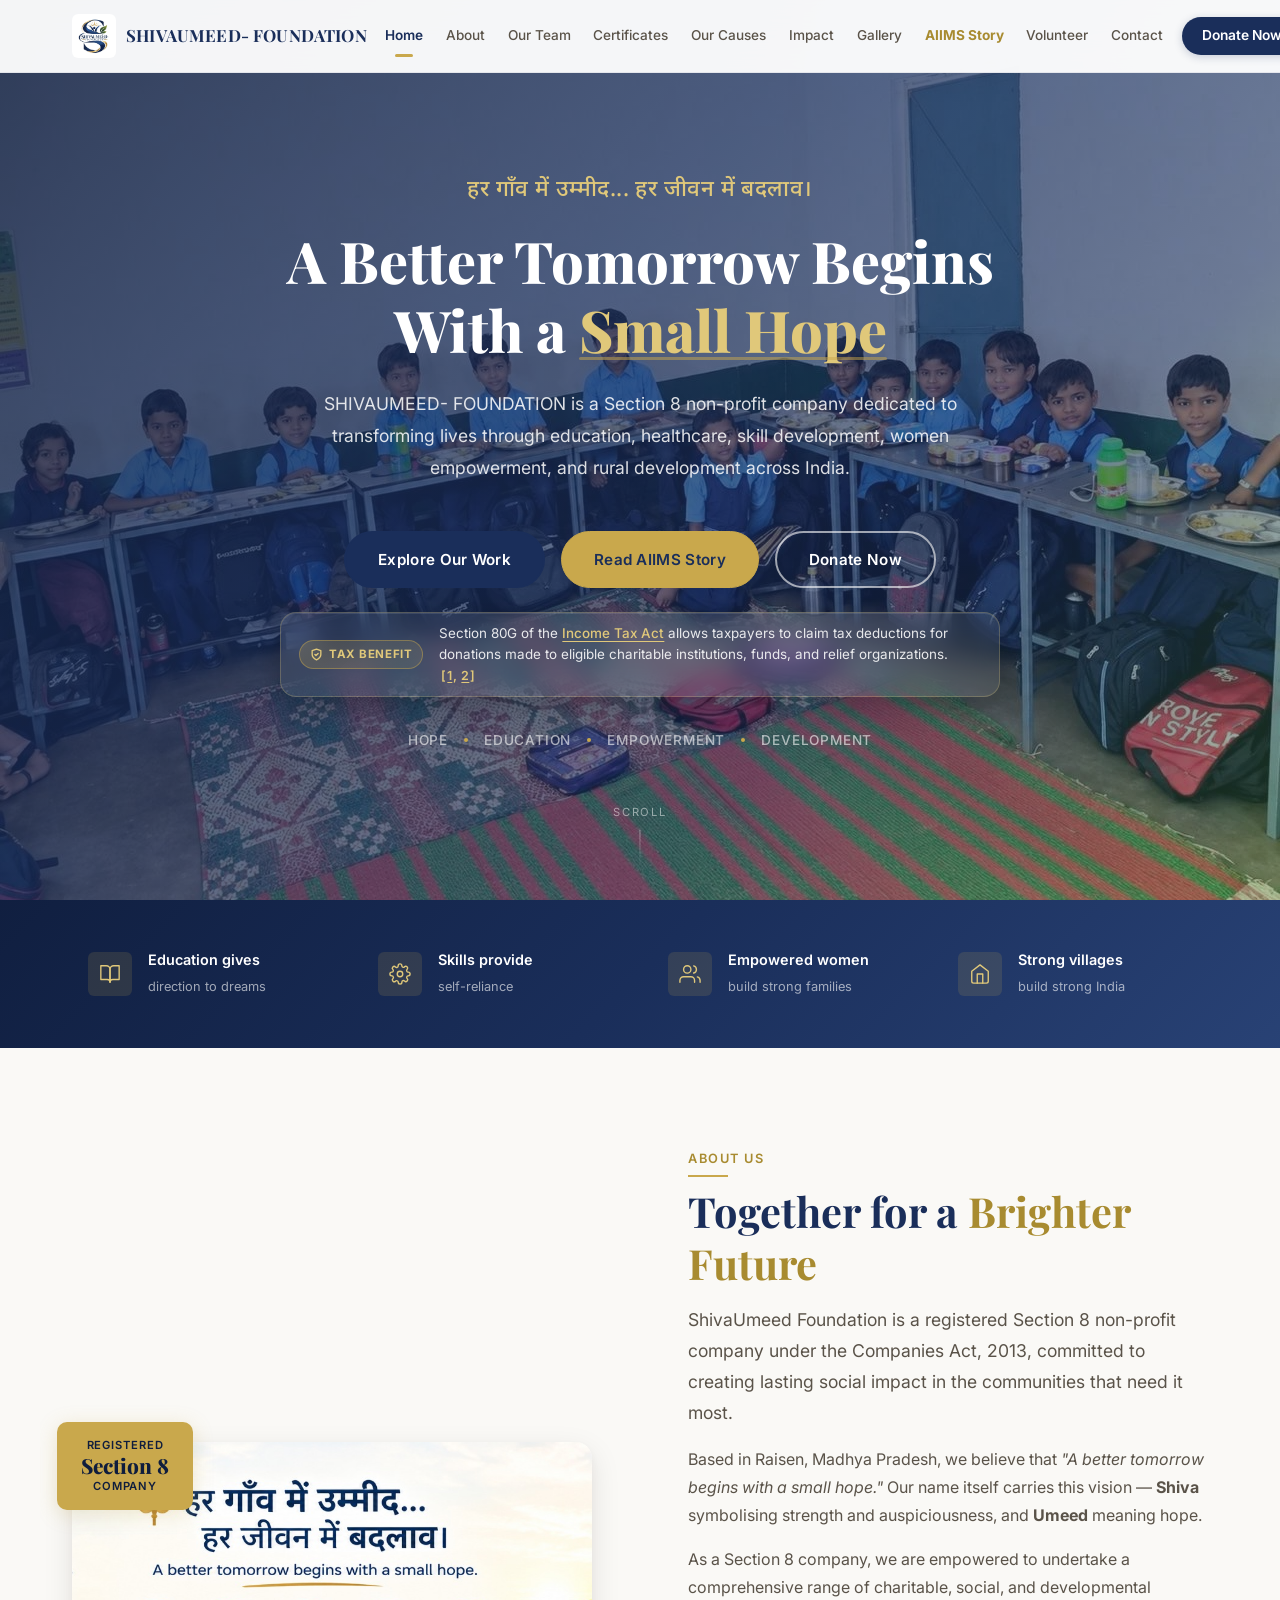
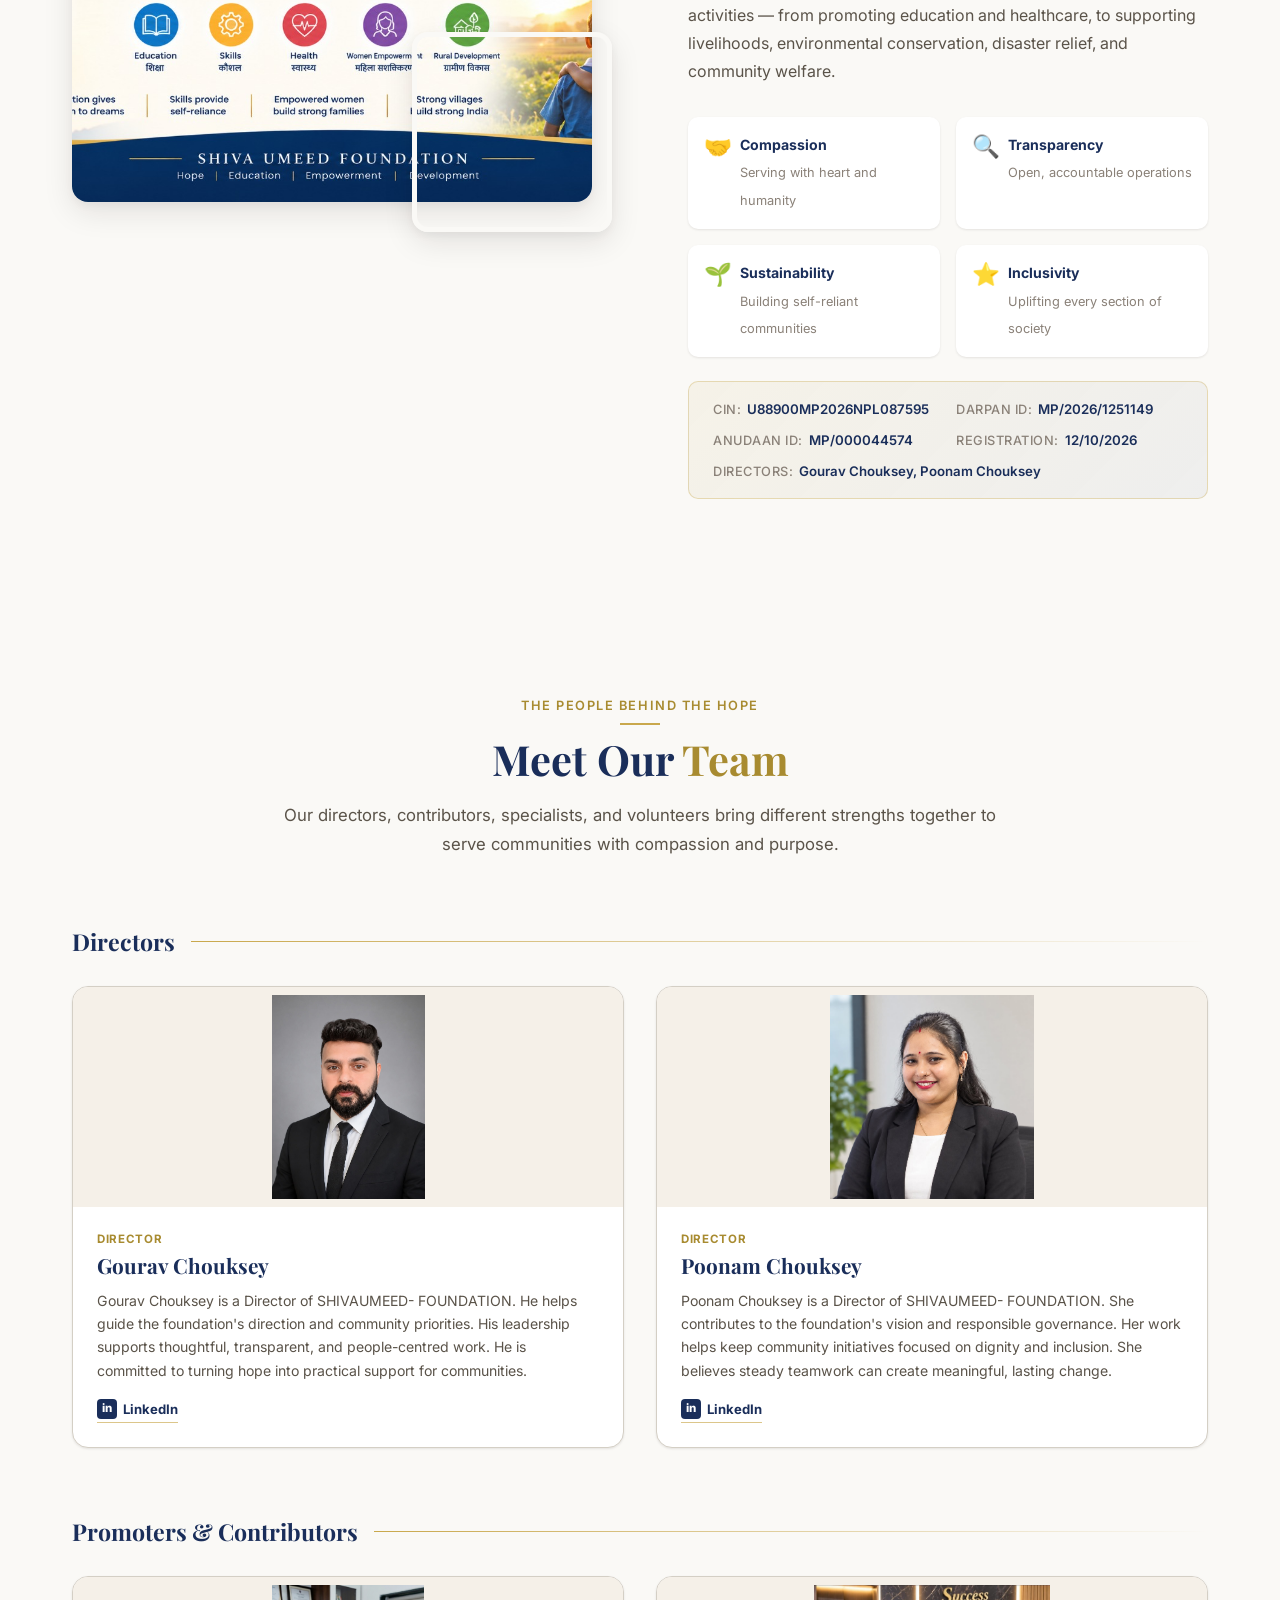
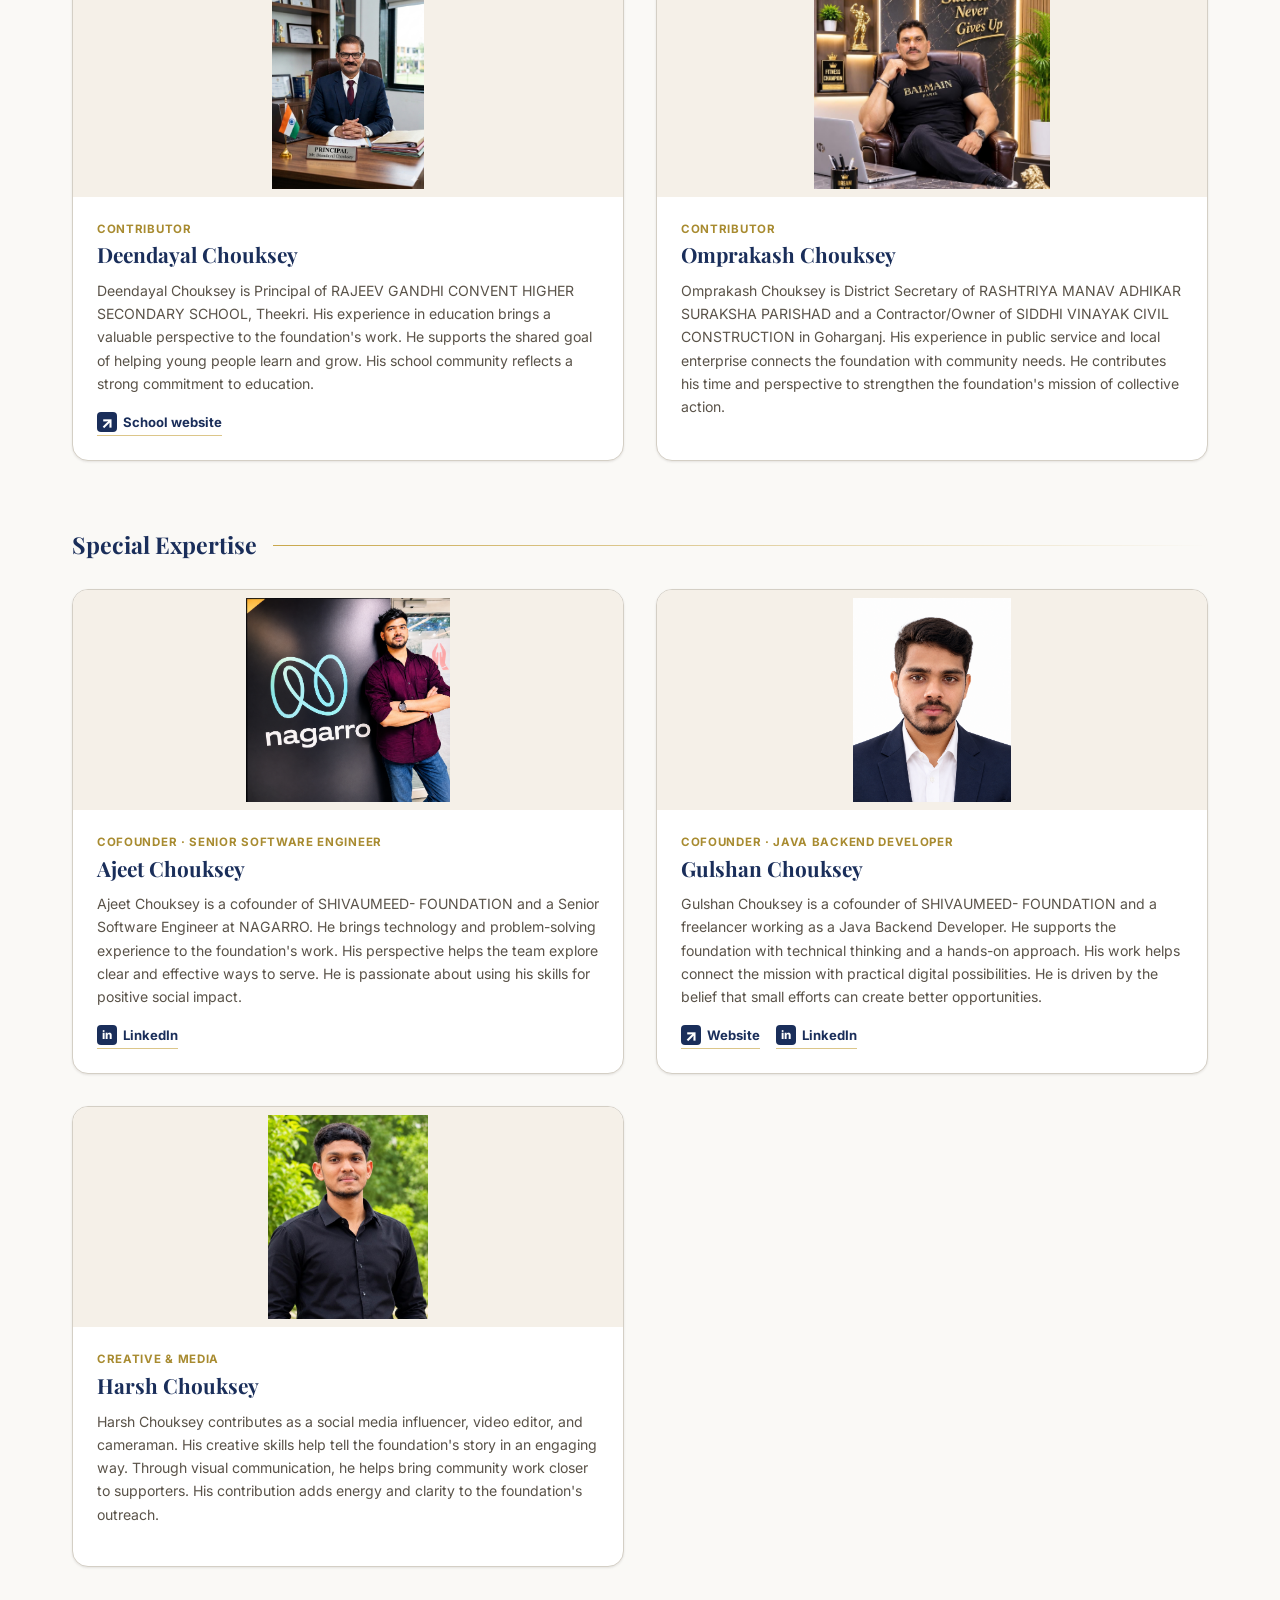
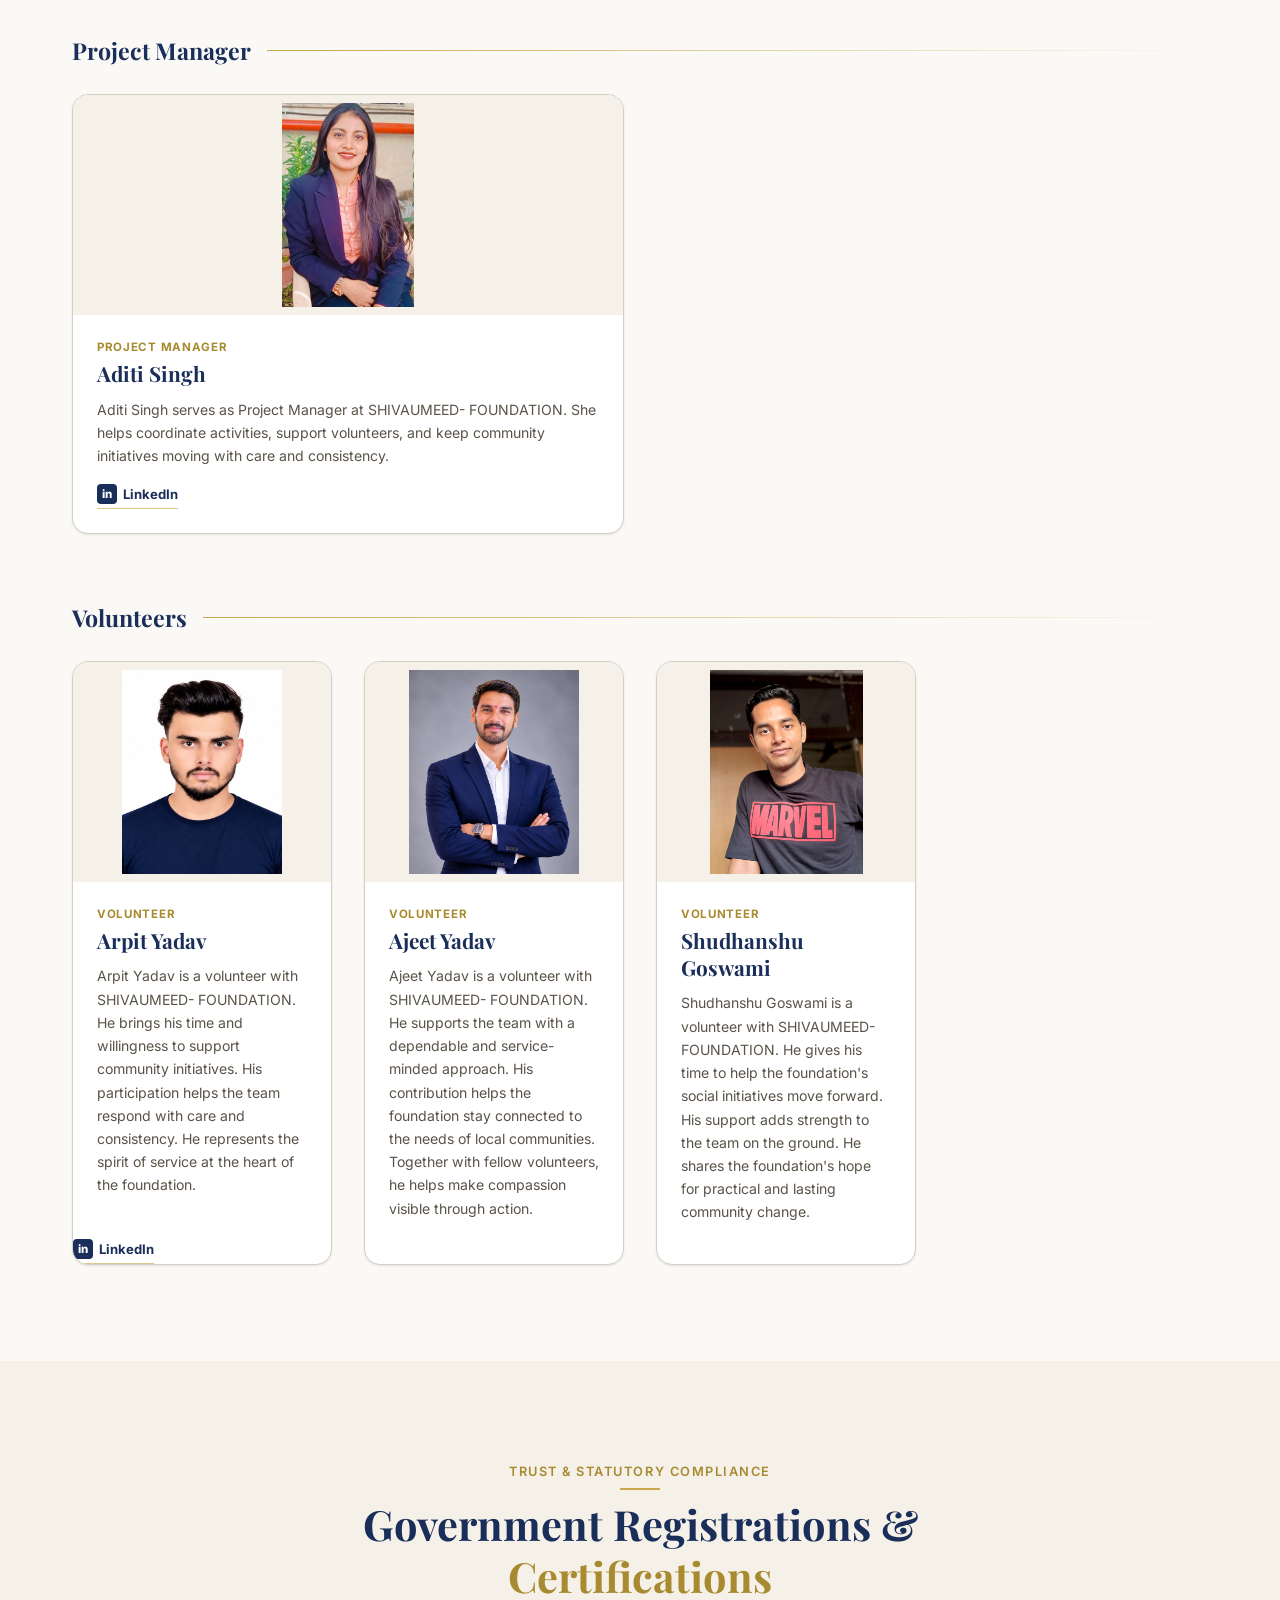
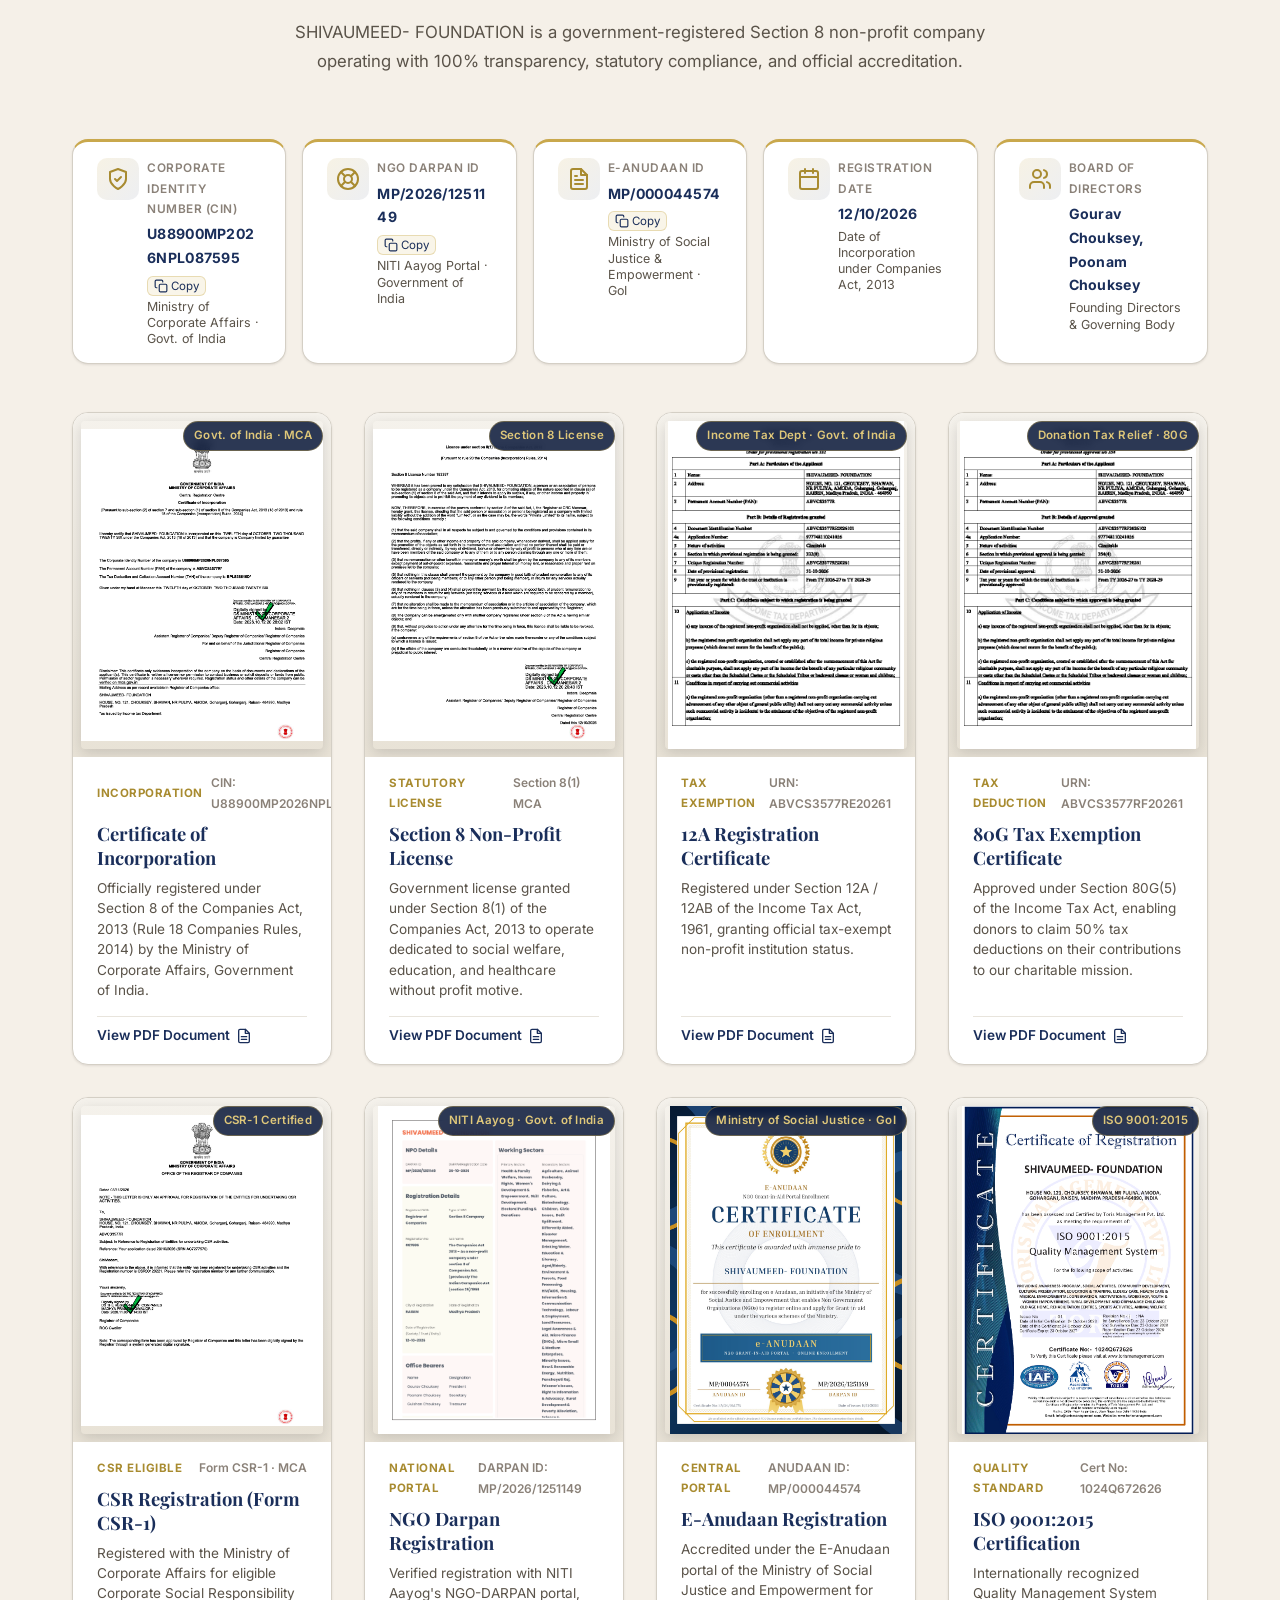
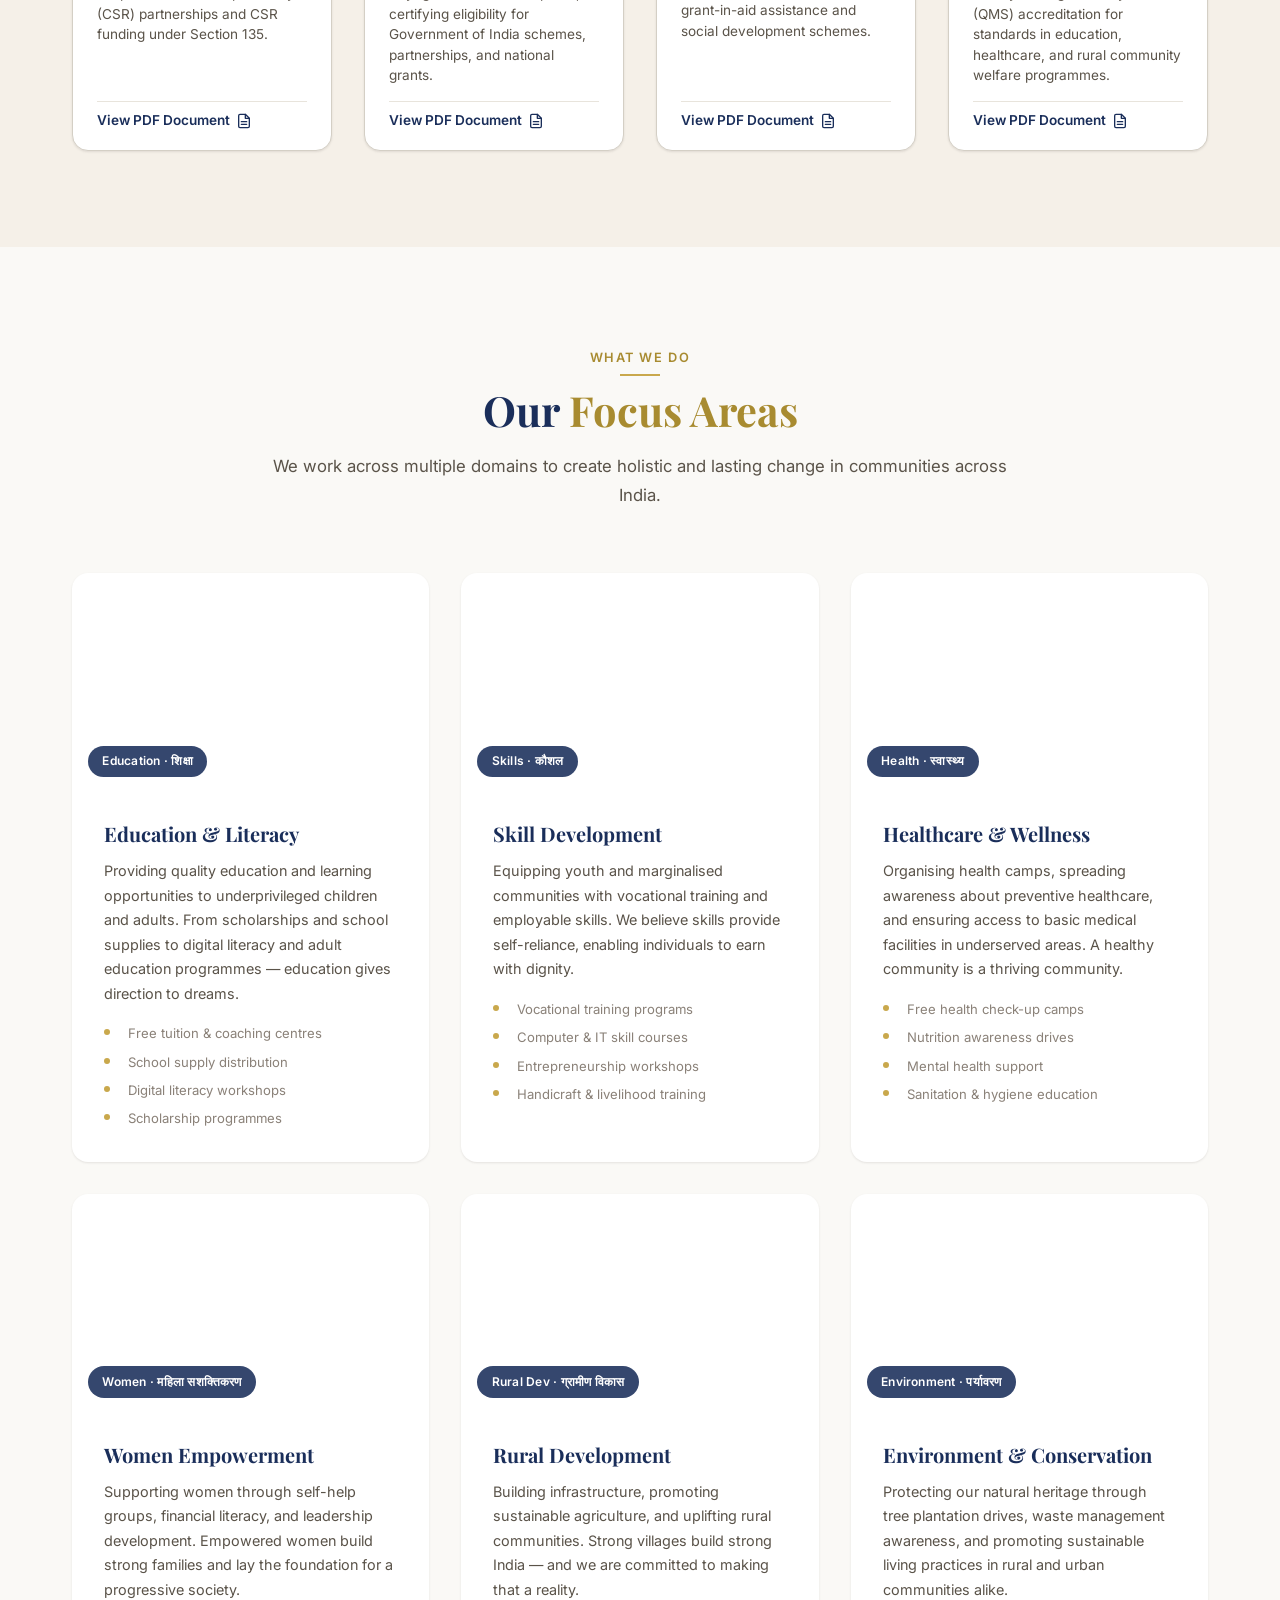
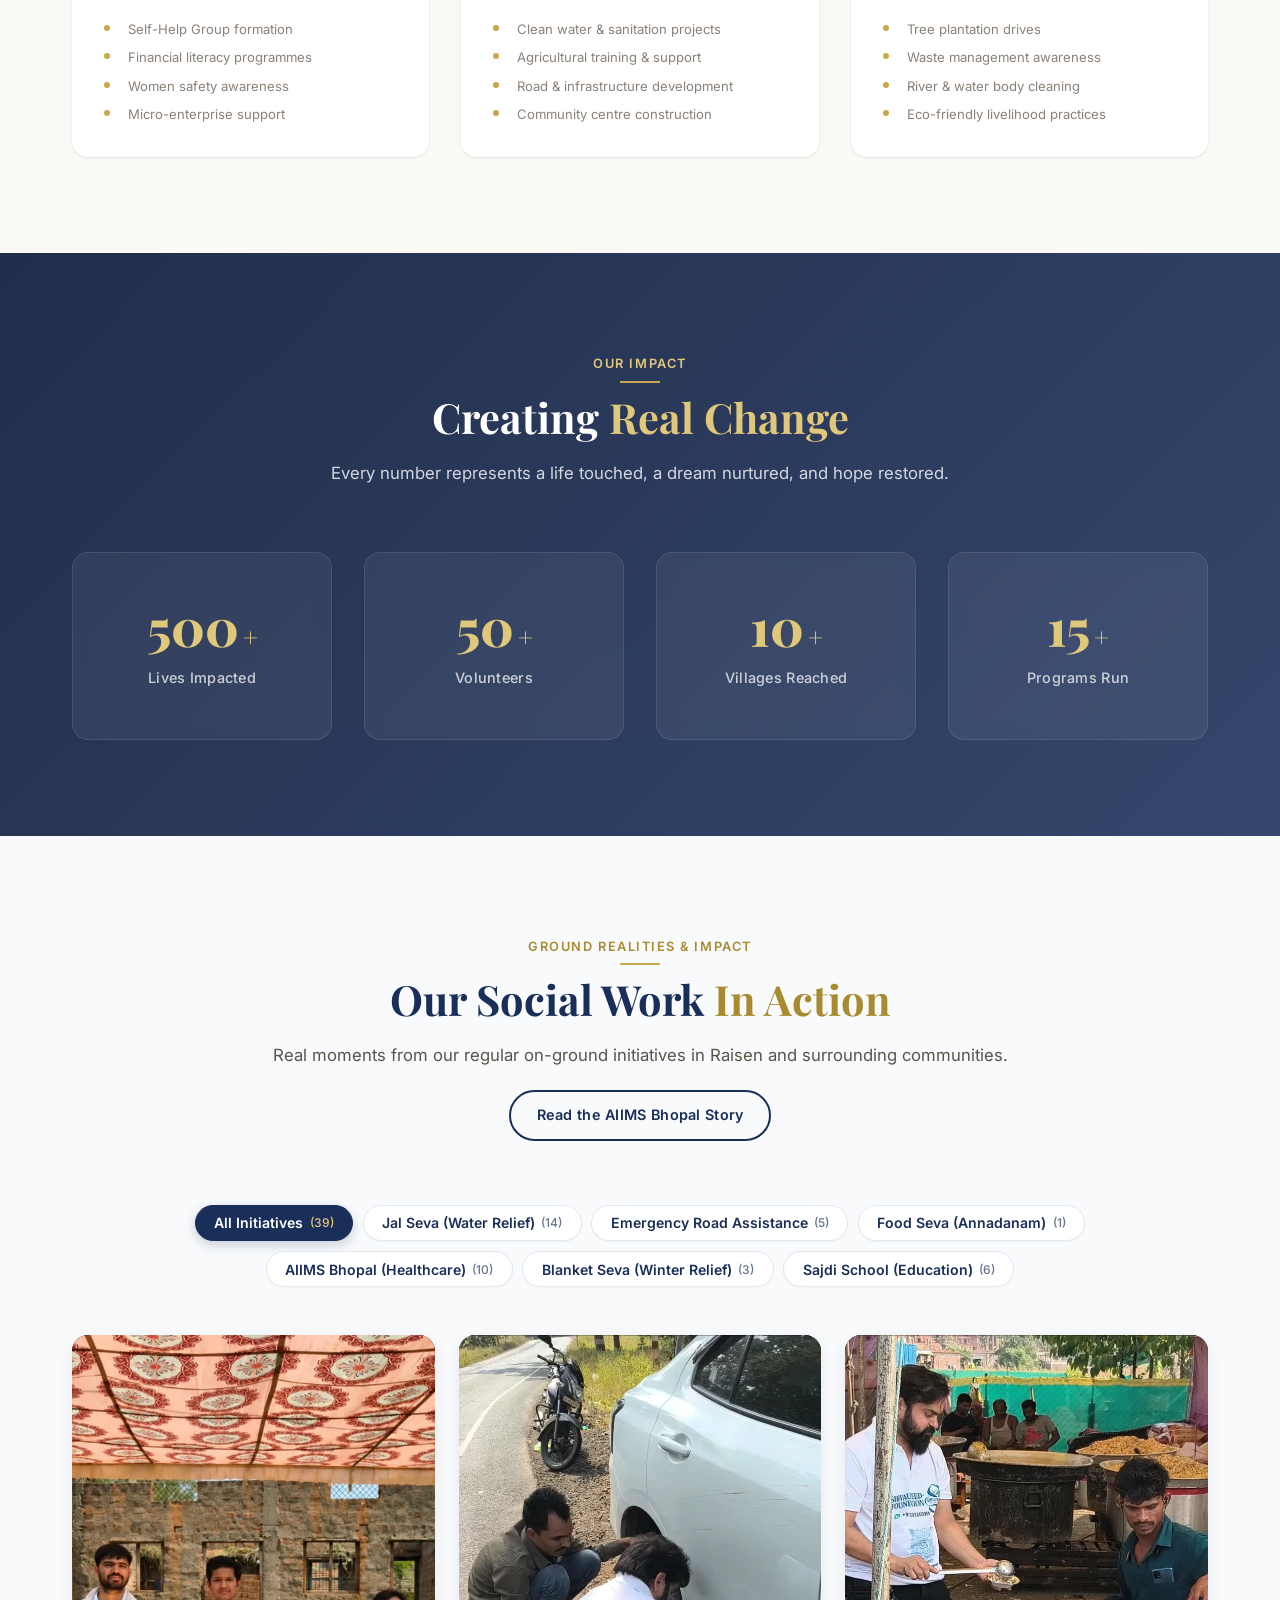
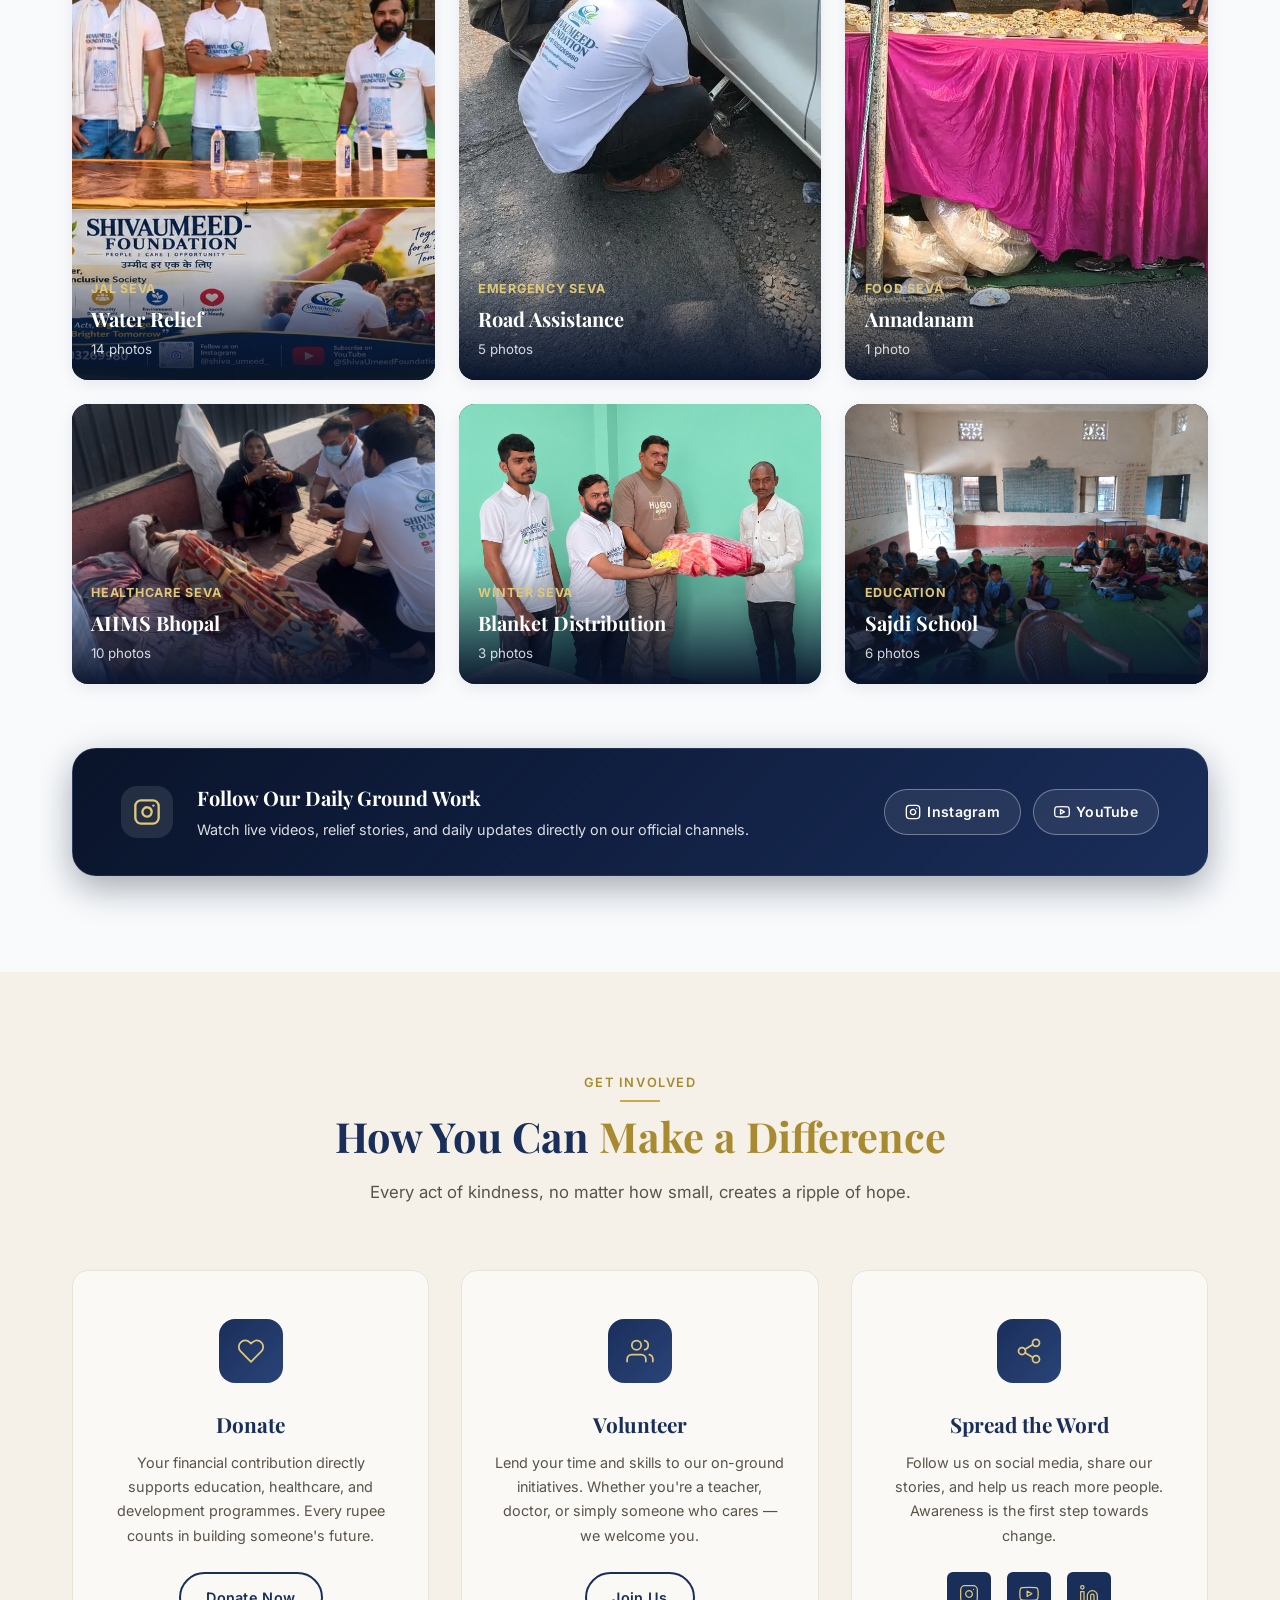
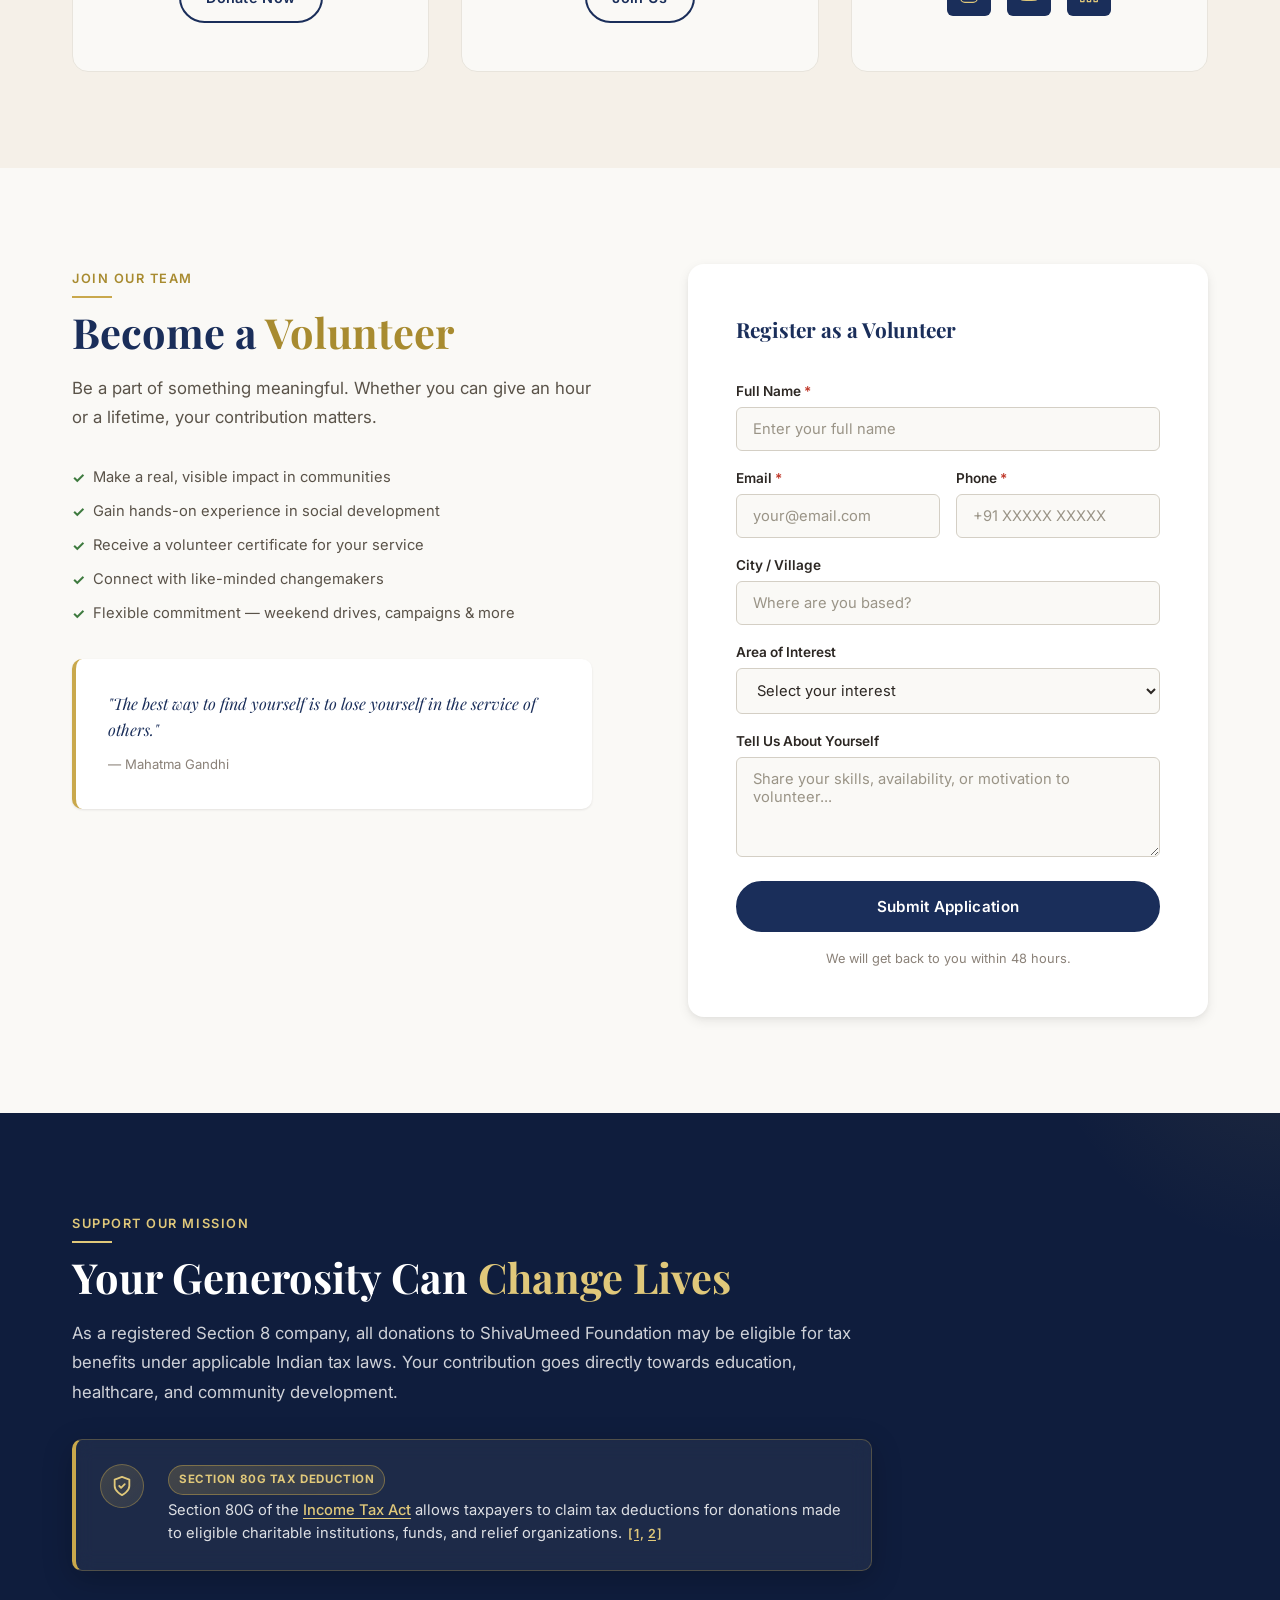
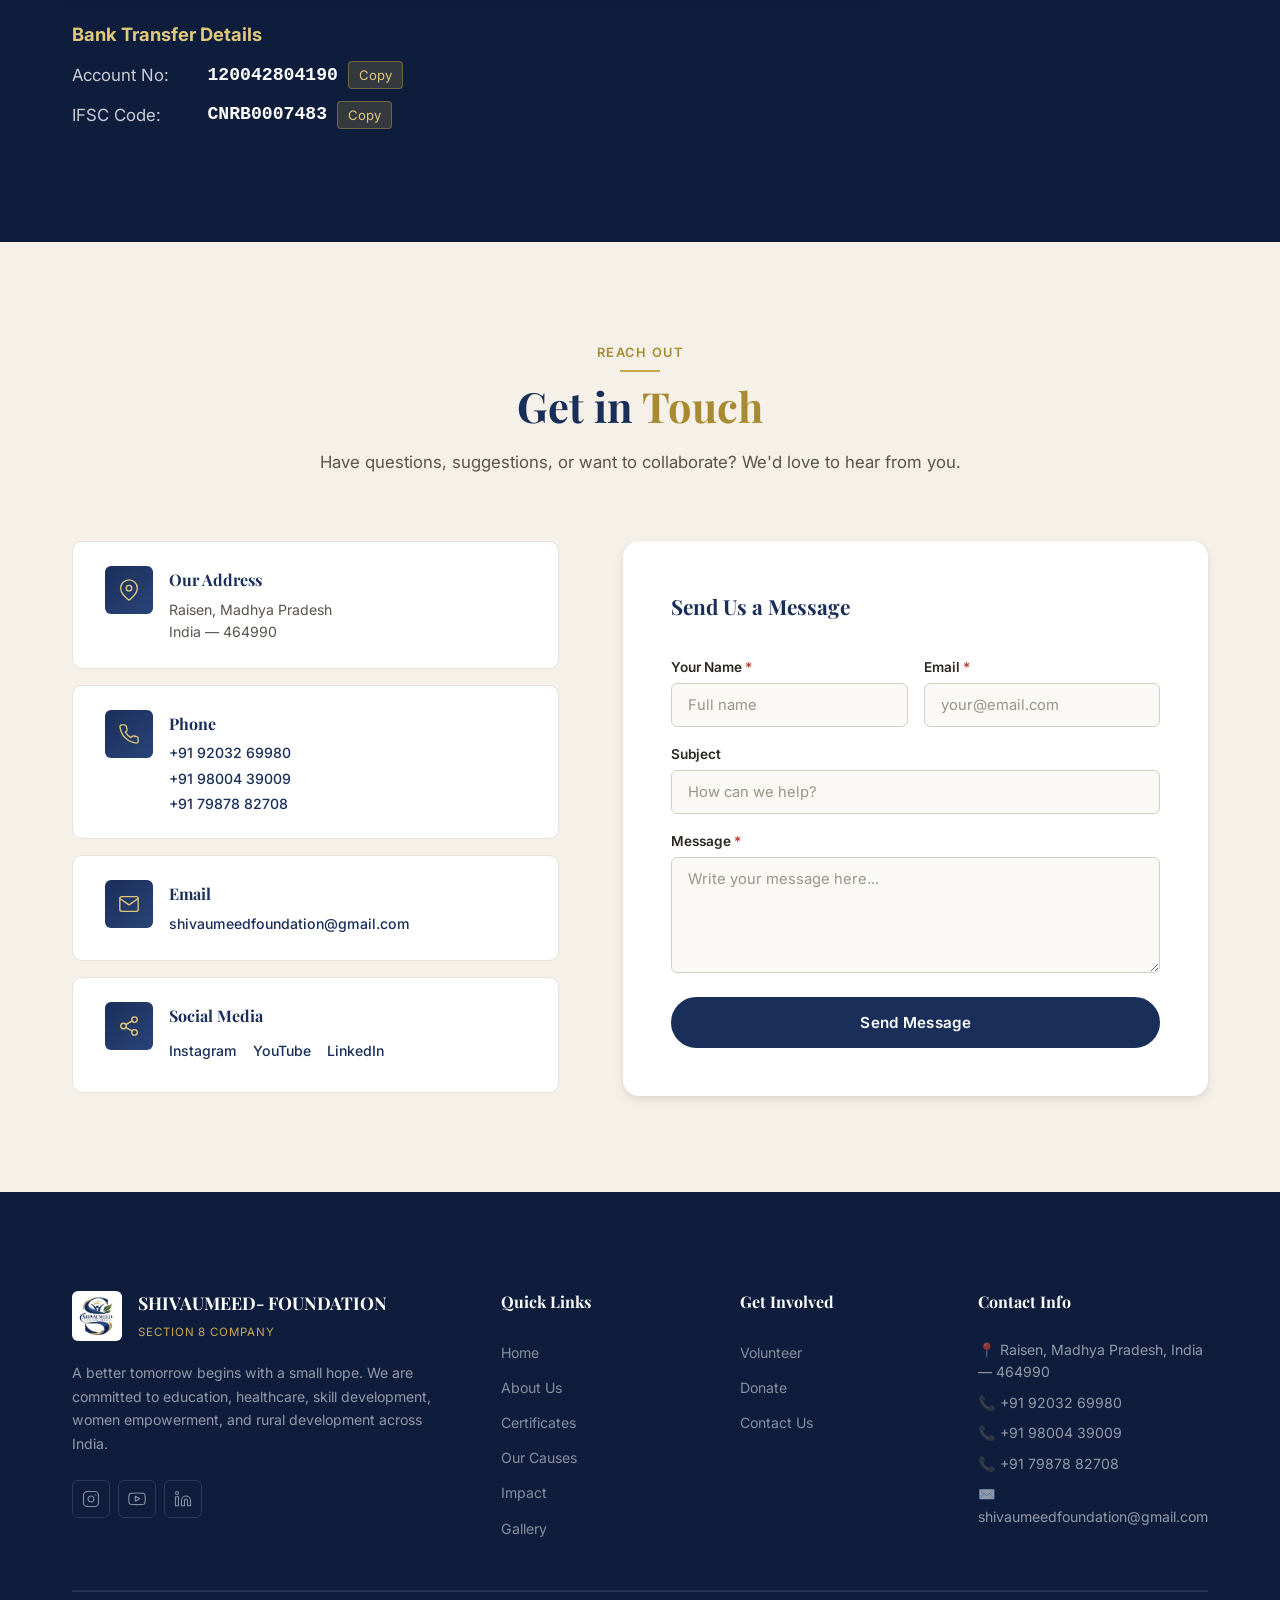
==== commit 032cec4e: "Improve team profiles and gallery loading Co-authored-by: Copilot <223556219+Copilot@users.noreply.g" ====
--- a/index.html
+++ b/index.html
@@ -521,7 +521,7 @@
                             <div class="team-card-body">
                                 <span class="team-role">Contributor</span>
                                 <h4 class="team-name">Deendayal Chouksey</h4>
-                                <p class="team-bio">Deendayal Chouksey is Principal of Rajeev Gandhi Convent School,
+                                <p class="team-bio">Deendayal Chouksey is Principal of RAJEEV GANDHI CONVENT HIGHER SECONDARY SCHOOL,
                                     Theekri. His experience in education brings a valuable perspective to the
                                     foundation's work. He supports the shared goal of helping young people learn and
                                     grow. His school community reflects a strong commitment to education.</p>
@@ -532,15 +532,17 @@
                             </div>
                         </article>
                         <article class="team-card">
-                            <div class="team-photo-wrap team-initials" aria-hidden="true">OC</div>
+                            <div class="team-photo-wrap">
+                                <img src="Team/Omprakash%20Chouksey.jpeg" alt="Omprakash Chouksey" class="team-photo"
+                                    loading="lazy">
+                            </div>
                             <div class="team-card-body">
                                 <span class="team-role">Contributor</span>
                                 <h4 class="team-name">Omprakash Chouksey</h4>
-                                <p class="team-bio">Omprakash Chouksey is a contractor and owner of Siddhi Vinayak
-                                    Civil Construction and Chouksey Tent House, Goharganj. His practical experience
-                                    connects the foundation with local enterprise and community life. He contributes
-                                    his time and perspective to the foundation's wider mission. His support strengthens
-                                    the spirit of collective action.</p>
+                                <p class="team-bio">Omprakash Chouksey is District Secretary of RASHTRIYA MANAV ADHIKAR SURAKSHA PARISHAD and a Contractor/Owner of SIDDHI VINAYAK CIVIL CONSTRUCTION in
+                                    Goharganj. His experience in public service and local enterprise connects the
+                                    foundation with community needs. He contributes his time and perspective to
+                                    strengthen the foundation's mission of collective action.</p>
                             </div>
                         </article>
                     </div>
@@ -591,7 +593,10 @@
                             </div>
                         </article>
                         <article class="team-card">
-                            <div class="team-photo-wrap team-initials" aria-hidden="true">HC</div>
+                            <div class="team-photo-wrap">
+                                <img src="Team/Harsh%20Chouksey.jpeg" alt="Harsh Chouksey" class="team-photo"
+                                    loading="lazy">
+                            </div>
                             <div class="team-card-body">
                                 <span class="team-role">Creative &amp; Media</span>
                                 <h4 class="team-name">Harsh Chouksey</h4>
@@ -599,6 +604,27 @@
                                     editor, and cameraman. His creative skills help tell the foundation's story in an
                                     engaging way. Through visual communication, he helps bring community work closer to
                                     supporters. His contribution adds energy and clarity to the foundation's outreach.</p>
+                            </div>
+                        </article>
+                    </div>
+                </div>
+
+                <div class="team-group">
+                    <h3 class="team-group-title">Project Manager</h3>
+                    <div class="team-grid">
+                        <article class="team-card">
+                            <div class="team-photo-wrap"><img src="Team/Aditi%20Singh.jpeg" alt="Aditi Singh"
+                                    class="team-photo" loading="lazy"></div>
+                            <div class="team-card-body">
+                                <span class="team-role">Project Manager</span>
+                                <h4 class="team-name">Aditi Singh</h4>
+                                <p class="team-bio">Aditi Singh serves as Project Manager at SHIVAUMEED- FOUNDATION.
+                                    She helps coordinate activities, support volunteers, and keep community initiatives
+                                    moving with care and consistency.</p>
+                                <a class="team-profile-link" href="https://www.linkedin.com/in/aditi-singh-743642208/"
+                                    target="_blank" rel="noopener noreferrer" aria-label="View Aditi Singh on LinkedIn">
+                                    <span class="team-link-icon" aria-hidden="true">in</span> LinkedIn
+                                </a>
                             </div>
                         </article>
                     </div>
@@ -615,15 +641,10 @@
                                     his time and willingness to support community initiatives. His participation helps
                                     the team respond with care and consistency. He represents the spirit of service at
                                     the heart of the foundation.</p></div>
-                        </article>
-                        <article class="team-card">
-                            <div class="team-photo-wrap"><img src="Team/Aditi%20Singh.jpeg" alt="Aditi Singh"
-                                    class="team-photo" loading="lazy"></div>
-                            <div class="team-card-body"><span class="team-role">Volunteer</span><h4 class="team-name">Aditi Singh</h4>
-                                <p class="team-bio">Aditi Singh is a volunteer with SHIVAUMEED- FOUNDATION. She
-                                    contributes her energy to activities that support people and communities. Her
-                                    involvement helps turn the foundation's values into action. She is part of a
-                                    growing team working towards a more hopeful tomorrow.</p></div>
+                                <a class="team-profile-link" href="https://www.linkedin.com/in/arpit-yadav-b694b4272/"
+                                    target="_blank" rel="noopener noreferrer" aria-label="View Arpit Yadav on LinkedIn">
+                                    <span class="team-link-icon" aria-hidden="true">in</span> LinkedIn
+                                </a>
                         </article>
                         <article class="team-card">
                             <div class="team-photo-wrap"><img src="Team/Ajeet%20Yadav.jpeg" alt="Ajeet Yadav"
@@ -1347,7 +1368,7 @@
             <div class="gallery-filter-bar" role="tablist" aria-label="Gallery category filters">
                 <button type="button" class="gallery-filter-btn active" data-filter="all" role="tab"
                     aria-selected="true">
-                    <span>All Initiatives</span> <span class="filter-count">(40)</span>
+                    <span>All Initiatives</span> <span class="filter-count">(39)</span>
                 </button>
                 <button type="button" class="gallery-filter-btn" data-filter="water" role="tab" aria-selected="false">
                     <span>Jal Seva (Water Relief)</span> <span class="filter-count">(14)</span>
@@ -1370,9 +1391,40 @@
             </div>
 
             <div class="gallery-grid" id="gallery-grid">
+                <article class="gallery-event-card" data-event-category="water" role="button" tabindex="0"
+                    aria-label="Open Jal Seva photos">
+                    <img src="images/gallery/water-seva/water-seva-1.webp" alt="Jal Seva water relief" width="400" height="300">
+                    <div class="gallery-event-card-body"><span>Jal Seva</span><strong>Water Relief</strong><small>14 photos</small></div>
+                </article>
+                <article class="gallery-event-card" data-event-category="car" role="button" tabindex="0"
+                    aria-label="Open emergency road assistance photos">
+                    <img src="images/gallery/car%20seva/cover%20car.webp" alt="Emergency road assistance" width="400" height="300">
+                    <div class="gallery-event-card-body"><span>Emergency Seva</span><strong>Road Assistance</strong><small>5 photos</small></div>
+                </article>
+                <article class="gallery-event-card" data-event-category="food" role="button" tabindex="0"
+                    aria-label="Open food seva photos">
+                    <img src="images/gallery/food%20seva/WhatsApp%20Image%202026-10-18%20at%209.06.31%20PM%20(3).webp" alt="Food distribution seva" width="400" height="300">
+                    <div class="gallery-event-card-body"><span>Food Seva</span><strong>Annadanam</strong><small>1 photo</small></div>
+                </article>
+                <article class="gallery-event-card" data-event-category="aiims" role="button" tabindex="0"
+                    aria-label="Open AIIMS Bhopal photos">
+                    <img src="images/gallery/AIIMS%20Bhopal/helping%20paralyzed%20person%201.jpeg" alt="AIIMS Bhopal patient support" width="400" height="300">
+                    <div class="gallery-event-card-body"><span>Healthcare Seva</span><strong>AIIMS Bhopal</strong><small>10 photos</small></div>
+                </article>
+                <article class="gallery-event-card" data-event-category="blanket" role="button" tabindex="0"
+                    aria-label="Open blanket seva photos">
+                    <img src="images/gallery/blanket%20seva/blanket%20seva%201.png" alt="Winter blanket distribution" width="400" height="300">
+                    <div class="gallery-event-card-body"><span>Winter Seva</span><strong>Blanket Distribution</strong><small>3 photos</small></div>
+                </article>
+                <article class="gallery-event-card" data-event-category="school" role="button" tabindex="0"
+                    aria-label="Open Sajdi School photos">
+                    <img src="images/gallery/sajdi%20school/class%205%20sajdi%20school%201.jpg" alt="Sajdi School education support" width="400" height="300">
+                    <div class="gallery-event-card-body"><span>Education</span><strong>Sajdi School</strong><small>6 photos</small></div>
+                </article>
+
                 <!-- Water Seva 1 (Cover / Wide Highlight) -->
                 <figure class="gallery-item gallery-item--wide" data-category="water">
-                    <img src="images/gallery/water-seva/water-seva-1.webp"
+                    <img data-src="images/gallery/water-seva/water-seva-1.webp"
                         alt="ShivaUmeed Foundation volunteers at Water Distribution Camp, Raisen" loading="lazy"
                         width="720" height="480">
                     <div class="gallery-badge">Jal Seva</div>
@@ -1395,7 +1447,7 @@
 
                 <!-- Water Seva 5 (Action Horizontal) -->
                 <figure class="gallery-item gallery-item--wide" data-category="water">
-                    <img src="images/gallery/water-seva/water-seva-5.webp"
+                    <img data-src="images/gallery/water-seva/water-seva-5.webp"
                         alt="Serving clean drinking water to villagers" loading="lazy" width="720" height="405">
                     <div class="gallery-badge">Jal Seva</div>
                     <figcaption class="gallery-caption">
@@ -1416,7 +1468,7 @@
 
                 <!-- Car Seva 1 (Cover / Highlight) -->
                 <figure class="gallery-item" data-category="car">
-                    <img src="images/gallery/car-seva/car-seva-1.webp"
+                    <img data-src="images/gallery/car-seva/car-seva-1.webp"
                         alt="Volunteers providing emergency highway car repair support" loading="lazy" width="400"
                         height="500">
                     <div class="gallery-badge">Emergency Aid</div>
@@ -1438,7 +1490,7 @@
 
                 <!-- Water Seva 2 (HD Landscape) -->
                 <figure class="gallery-item" data-category="water">
-                    <img src="images/gallery/water-seva/water-seva-2.webp"
+                    <img data-src="images/gallery/water-seva/water-seva-2.webp"
                         alt="ShivaUmeed team members at water relief camp" loading="lazy" width="400" height="300">
                     <div class="gallery-badge">Jal Seva</div>
                     <figcaption class="gallery-caption">
@@ -1459,7 +1511,7 @@
 
                 <!-- Water Seva 3 (HD Landscape) -->
                 <figure class="gallery-item" data-category="water">
-                    <img src="images/gallery/water-seva/water-seva-3.webp" alt="Water camp stall with foundation banner"
+                    <img data-src="images/gallery/water-seva/water-seva-3.webp" alt="Water camp stall with foundation banner"
                         loading="lazy" width="400" height="300">
                     <div class="gallery-badge">Jal Seva</div>
                     <figcaption class="gallery-caption">
@@ -1480,7 +1532,7 @@
 
                 <!-- Car Seva 3 (Volunteers at work) -->
                 <figure class="gallery-item" data-category="car">
-                    <img src="images/gallery/car-seva/car-seva-3.webp"
+                    <img data-src="images/gallery/car-seva/car-seva-3.webp"
                         alt="ShivaUmeed team members fixing a flat tire on rural highway" loading="lazy" width="400"
                         height="500">
                     <div class="gallery-badge">Emergency Aid</div>
@@ -1502,7 +1554,7 @@
 
                 <!-- Water Seva 6 (Wide Action) -->
                 <figure class="gallery-item gallery-item--wide" data-category="water">
-                    <img src="images/gallery/water-seva/water-seva-6.webp"
+                    <img data-src="images/gallery/water-seva/water-seva-6.webp"
                         alt="Serving water to passing families on rural road" loading="lazy" width="720" height="405">
                     <div class="gallery-badge">Jal Seva</div>
                     <figcaption class="gallery-caption">
@@ -1524,7 +1576,7 @@
 
                 <!-- Car Seva 4 -->
                 <figure class="gallery-item" data-category="car">
-                    <img src="images/gallery/car-seva/car-seva-4.webp"
+                    <img data-src="images/gallery/car-seva/car-seva-4.webp"
                         alt="Fixing tire nuts and wheel alignment on roadside" loading="lazy" width="400" height="500">
                     <div class="gallery-badge">Emergency Aid</div>
                     <figcaption class="gallery-caption">
@@ -1545,7 +1597,7 @@
 
                 <!-- Water Seva 8 (Pouring water) -->
                 <figure class="gallery-item" data-category="water">
-                    <img src="images/gallery/water-seva/water-seva-8.webp"
+                    <img data-src="images/gallery/water-seva/water-seva-8.webp"
                         alt="Volunteer pouring cold water for a thirsty villager" loading="lazy" width="400"
                         height="500">
                     <div class="gallery-badge">Jal Seva</div>
@@ -1567,7 +1619,7 @@
 
                 <!-- Water Seva 11 (Serving at table) -->
                 <figure class="gallery-item" data-category="water">
-                    <img src="images/gallery/water-seva/water-seva-11.webp"
+                    <img data-src="images/gallery/water-seva/water-seva-11.webp"
                         alt="Volunteer team coordinating water bottles" loading="lazy" width="400" height="500">
                     <div class="gallery-badge">Jal Seva</div>
                     <figcaption class="gallery-caption">
@@ -1588,7 +1640,7 @@
 
                 <!-- Car Seva 2 -->
                 <figure class="gallery-item" data-category="car">
-                    <img src="images/gallery/car-seva/car-seva-2.webp" alt="Jack adjustment and tire replacement"
+                    <img data-src="images/gallery/car-seva/car-seva-2.webp" alt="Jack adjustment and tire replacement"
                         loading="lazy" width="400" height="500">
                     <div class="gallery-badge">Emergency Aid</div>
                     <figcaption class="gallery-caption">
@@ -1609,7 +1661,7 @@
 
                 <!-- Water Seva 4 -->
                 <figure class="gallery-item" data-category="water">
-                    <img src="images/gallery/water-seva/water-seva-4.webp"
+                    <img data-src="images/gallery/water-seva/water-seva-4.webp"
                         alt="Volunteers in foundation uniform at water seva point" loading="lazy" width="400"
                         height="300">
                     <div class="gallery-badge">Jal Seva</div>
@@ -1631,7 +1683,7 @@
 
                 <!-- Water Seva 7 -->
                 <figure class="gallery-item gallery-item--wide" data-category="water">
-                    <img src="images/gallery/water-seva/water-seva-7.webp" alt="Passing refreshments to commuters"
+                    <img data-src="images/gallery/water-seva/water-seva-7.webp" alt="Passing refreshments to commuters"
                         loading="lazy" width="720" height="405">
                     <div class="gallery-badge">Jal Seva</div>
                     <figcaption class="gallery-caption">
@@ -1652,7 +1704,7 @@
 
                 <!-- Car Seva 5 -->
                 <figure class="gallery-item" data-category="car">
-                    <img src="images/gallery/car-seva/car-seva-5.webp" alt="Team concluding car repair on roadside"
+                    <img data-src="images/gallery/car-seva/car-seva-5.webp" alt="Team concluding car repair on roadside"
                         loading="lazy" width="400" height="500">
                     <div class="gallery-badge">Emergency Aid</div>
                     <figcaption class="gallery-caption">
@@ -1673,7 +1725,7 @@
 
                 <!-- Water Seva 9 -->
                 <figure class="gallery-item" data-category="water">
-                    <img src="images/gallery/water-seva/water-seva-9.webp" alt="Distributing water to local villagers"
+                    <img data-src="images/gallery/water-seva/water-seva-9.webp" alt="Distributing water to local villagers"
                         loading="lazy" width="400" height="500">
                     <div class="gallery-badge">Jal Seva</div>
                     <figcaption class="gallery-caption">
@@ -1694,7 +1746,7 @@
 
                 <!-- Water Seva 10 -->
                 <figure class="gallery-item" data-category="water">
-                    <img src="images/gallery/water-seva/water-seva-10.webp" alt="Hydrating travelers in rural Raisen"
+                    <img data-src="images/gallery/water-seva/water-seva-10.webp" alt="Hydrating travelers in rural Raisen"
                         loading="lazy" width="400" height="500">
                     <div class="gallery-badge">Jal Seva</div>
                     <figcaption class="gallery-caption">
@@ -1715,7 +1767,7 @@
 
                 <!-- Water Seva 12 -->
                 <figure class="gallery-item" data-category="water">
-                    <img src="images/gallery/water-seva/water-seva-12.webp"
+                    <img data-src="images/gallery/water-seva/water-seva-12.webp"
                         alt="Volunteer pouring cold water for thirsty travelers" loading="lazy" width="400"
                         height="500">
                     <div class="gallery-badge">Jal Seva</div>
@@ -1737,7 +1789,7 @@
 
                 <!-- Water Seva 13 -->
                 <figure class="gallery-item" data-category="water">
-                    <img src="images/gallery/water-seva/water-seva-13.webp" alt="Serving water to passing vehicles"
+                    <img data-src="images/gallery/water-seva/water-seva-13.webp" alt="Serving water to passing vehicles"
                         loading="lazy" width="400" height="500">
                     <div class="gallery-badge">Jal Seva</div>
                     <figcaption class="gallery-caption">
@@ -1758,7 +1810,7 @@
 
                 <!-- Water Seva 14 -->
                 <figure class="gallery-item" data-category="water">
-                    <img src="images/gallery/water-seva/water-seva-14.webp" alt="Community hydration camp in action"
+                    <img data-src="images/gallery/water-seva/water-seva-14.webp" alt="Community hydration camp in action"
                         loading="lazy" width="400" height="500">
                     <div class="gallery-badge">Jal Seva</div>
                     <figcaption class="gallery-caption">
@@ -1779,7 +1831,7 @@
 
                 <!-- ===== NEW FOOD SEVA ITEM ===== -->
                 <figure class="gallery-item" data-category="food">
-                    <img src="images/gallery/food%20seva/WhatsApp%20Image%202026-10-18%20at%209.06.31%20PM%20(3).webp"
+                    <img data-src="images/gallery/food%20seva/WhatsApp%20Image%202026-10-18%20at%209.06.31%20PM%20(3).webp"
                         alt="Food distribution seva by ShivaUmeed Foundation volunteers" loading="lazy" width="400" height="500">
                     <div class="gallery-badge">Food Seva</div>
                     <figcaption class="gallery-caption">
@@ -1801,7 +1853,7 @@
                 <!-- ===== AIIMS BHOPAL — HEALTHCARE SEVA ===== -->
                 <!-- AIIMS 1 — Wide -->
                 <figure class="gallery-item gallery-item--wide" data-category="aiims">
-                    <img src="images/gallery/AIIMS%20Bhopal/helping%20paralyzed%20person%201.jpeg"
+                    <img data-src="images/gallery/AIIMS%20Bhopal/helping%20paralyzed%20person%201.jpeg"
                         alt="ShivaUmeed Foundation volunteers helping a paralyzed patient at AIIMS Bhopal" loading="lazy" width="720" height="480">
                     <div class="gallery-badge">Healthcare Seva</div>
                     <figcaption class="gallery-caption">
@@ -1822,7 +1874,7 @@
                 </figure>
                 <!-- AIIMS 2 -->
                 <figure class="gallery-item" data-category="aiims">
-                    <img src="images/gallery/AIIMS%20Bhopal/helping%20paralyzed%20person%202.jpeg"
+                    <img data-src="images/gallery/AIIMS%20Bhopal/helping%20paralyzed%20person%202.jpeg"
                         alt="Volunteer assisting a paralyzed patient at AIIMS Bhopal" loading="lazy" width="400" height="500">
                     <div class="gallery-badge">Healthcare Seva</div>
                     <figcaption class="gallery-caption">
@@ -1842,7 +1894,7 @@
                 </figure>
                 <!-- AIIMS 3 -->
                 <figure class="gallery-item" data-category="aiims">
-                    <img src="images/gallery/AIIMS%20Bhopal/helping%20paralyzed%20person%203.jpeg"
+                    <img data-src="images/gallery/AIIMS%20Bhopal/helping%20paralyzed%20person%203.jpeg"
                         alt="Volunteer providing support to a paralyzed person at AIIMS Bhopal" loading="lazy" width="400" height="500">
                     <div class="gallery-badge">Healthcare Seva</div>
                     <figcaption class="gallery-caption">
@@ -1862,7 +1914,7 @@
                 </figure>
                 <!-- AIIMS 4 -->
                 <figure class="gallery-item" data-category="aiims">
-                    <img src="images/gallery/AIIMS%20Bhopal/volunteer%20guiding%20old%20lady.jpeg"
+                    <img data-src="images/gallery/AIIMS%20Bhopal/volunteer%20guiding%20old%20lady.jpeg"
                         alt="Volunteer guiding an elderly lady at AIIMS Bhopal" loading="lazy" width="400" height="500">
                     <div class="gallery-badge">Healthcare Seva</div>
                     <figcaption class="gallery-caption">
@@ -1882,7 +1934,7 @@
                 </figure>
                 <!-- AIIMS 5 -->
                 <figure class="gallery-item" data-category="aiims">
-                    <img src="images/gallery/AIIMS%20Bhopal/volunteer%20guiding%20old%20man%201.jpeg"
+                    <img data-src="images/gallery/AIIMS%20Bhopal/volunteer%20guiding%20old%20man%201.jpeg"
                         alt="Volunteer guiding an elderly man at AIIMS Bhopal" loading="lazy" width="400" height="500">
                     <div class="gallery-badge">Healthcare Seva</div>
                     <figcaption class="gallery-caption">
@@ -1902,7 +1954,7 @@
                 </figure>
                 <!-- AIIMS 6 -->
                 <figure class="gallery-item" data-category="aiims">
-                    <img src="images/gallery/AIIMS%20Bhopal/volunteer%20guiding%20old%20man%202.jpeg"
+                    <img data-src="images/gallery/AIIMS%20Bhopal/volunteer%20guiding%20old%20man%202.jpeg"
                         alt="Volunteer escorting an elderly man through AIIMS Bhopal" loading="lazy" width="400" height="500">
                     <div class="gallery-badge">Healthcare Seva</div>
                     <figcaption class="gallery-caption">
@@ -1922,7 +1974,7 @@
                 </figure>
                 <!-- AIIMS 7 -->
                 <figure class="gallery-item" data-category="aiims">
-                    <img src="images/gallery/AIIMS%20Bhopal/volunteer%20guiding%20old%20man%203.jpeg"
+                    <img data-src="images/gallery/AIIMS%20Bhopal/volunteer%20guiding%20old%20man%203.jpeg"
                         alt="Volunteer providing guidance to an elderly man at AIIMS Bhopal" loading="lazy" width="400" height="500">
                     <div class="gallery-badge">Healthcare Seva</div>
                     <figcaption class="gallery-caption">
@@ -1942,7 +1994,7 @@
                 </figure>
                 <!-- AIIMS 8 -->
                 <figure class="gallery-item" data-category="aiims">
-                    <img src="images/gallery/AIIMS%20Bhopal/volunteers%20guiding%20old%20man%201.jpeg"
+                    <img data-src="images/gallery/AIIMS%20Bhopal/volunteers%20guiding%20old%20man%201.jpeg"
                         alt="Multiple volunteers guiding an elderly man at AIIMS Bhopal" loading="lazy" width="400" height="500">
                     <div class="gallery-badge">Healthcare Seva</div>
                     <figcaption class="gallery-caption">
@@ -1962,7 +2014,7 @@
                 </figure>
                 <!-- AIIMS 9 -->
                 <figure class="gallery-item" data-category="aiims">
-                    <img src="images/gallery/AIIMS%20Bhopal/volunteers%20guiding%20old%20man%202.jpeg"
+                    <img data-src="images/gallery/AIIMS%20Bhopal/volunteers%20guiding%20old%20man%202.jpeg"
                         alt="Volunteers accompanying an elderly patient at AIIMS Bhopal" loading="lazy" width="400" height="500">
                     <div class="gallery-badge">Healthcare Seva</div>
                     <figcaption class="gallery-caption">
@@ -1982,7 +2034,7 @@
                 </figure>
                 <!-- AIIMS 10 -->
                 <figure class="gallery-item" data-category="aiims">
-                    <img src="images/gallery/AIIMS%20Bhopal/volunteers%20guiding%20old%20man%203.jpeg"
+                    <img data-src="images/gallery/AIIMS%20Bhopal/volunteers%20guiding%20old%20man%203.jpeg"
                         alt="Volunteers supporting an elderly man at AIIMS Bhopal hospital" loading="lazy" width="400" height="500">
                     <div class="gallery-badge">Healthcare Seva</div>
                     <figcaption class="gallery-caption">
@@ -2004,7 +2056,7 @@
                 <!-- ===== BLANKET SEVA — WINTER RELIEF ===== -->
                 <!-- Blanket 1 -->
                 <figure class="gallery-item" data-category="blanket">
-                    <img src="images/gallery/blanket%20seva/blanket%20seva%201.png"
+                    <img data-src="images/gallery/blanket%20seva/blanket%20seva%201.png"
                         alt="ShivaUmeed Foundation distributing blankets to the needy in winter" loading="lazy" width="400" height="500">
                     <div class="gallery-badge">Winter Seva</div>
                     <figcaption class="gallery-caption">
@@ -2024,7 +2076,7 @@
                 </figure>
                 <!-- Blanket 2 -->
                 <figure class="gallery-item" data-category="blanket">
-                    <img src="images/gallery/blanket%20seva/blanket%20seva%202.png"
+                    <img data-src="images/gallery/blanket%20seva/blanket%20seva%202.png"
                         alt="Winter blanket seva by ShivaUmeed Foundation volunteers" loading="lazy" width="400" height="500">
                     <div class="gallery-badge">Winter Seva</div>
                     <figcaption class="gallery-caption">
@@ -2044,7 +2096,7 @@
                 </figure>
                 <!-- Blanket 3 -->
                 <figure class="gallery-item" data-category="blanket">
-                    <img src="images/gallery/blanket%20seva/blanket%20seva%203.png"
+                    <img data-src="images/gallery/blanket%20seva/blanket%20seva%203.png"
                         alt="Blanket distribution camp by ShivaUmeed Foundation in winter" loading="lazy" width="400" height="500">
                     <div class="gallery-badge">Winter Seva</div>
                     <figcaption class="gallery-caption">
@@ -2066,7 +2118,7 @@
                 <!-- ===== SAJDI SCHOOL — EDUCATION INITIATIVE ===== -->
                 <!-- School 1 — Wide -->
                 <figure class="gallery-item gallery-item--wide" data-category="school">
-                    <img src="images/gallery/sajdi%20school/class%205%20sajdi%20school%201.jpg"
+                    <img data-src="images/gallery/sajdi%20school/class%205%20sajdi%20school%201.jpg"
                         alt="ShivaUmeed Foundation volunteers with Class 5 students at Sajdi School" loading="lazy" width="720" height="480">
                     <div class="gallery-badge">Education Seva</div>
                     <figcaption class="gallery-caption">
@@ -2086,7 +2138,7 @@
                 </figure>
                 <!-- School 2 -->
                 <figure class="gallery-item" data-category="school">
-                    <img src="images/gallery/sajdi%20school/class%205%20sajdi%20school%202.jpg"
+                    <img data-src="images/gallery/sajdi%20school/class%205%20sajdi%20school%202.jpg"
                         alt="Volunteers interacting with Class 5 students at Sajdi School" loading="lazy" width="400" height="500">
                     <div class="gallery-badge">Education Seva</div>
                     <figcaption class="gallery-caption">
@@ -2106,7 +2158,7 @@
                 </figure>
                 <!-- School 3 -->
                 <figure class="gallery-item" data-category="school">
-                    <img src="images/gallery/sajdi%20school/class%205%20sajdi%20school%203.jpg"
+                    <img data-src="images/gallery/sajdi%20school/class%205%20sajdi%20school%203.jpg"
                         alt="Classroom session at Sajdi School with ShivaUmeed volunteers" loading="lazy" width="400" height="500">
                     <div class="gallery-badge">Education Seva</div>
                     <figcaption class="gallery-caption">
@@ -2126,7 +2178,7 @@
                 </figure>
                 <!-- School 4 -->
                 <figure class="gallery-item" data-category="school">
-                    <img src="images/gallery/sajdi%20school/mam%20meeting%20sajdi%20school.jpeg"
+                    <img data-src="images/gallery/sajdi%20school/mam%20meeting%20sajdi%20school.jpeg"
                         alt="Teacher meeting with students at Sajdi School" loading="lazy" width="400" height="500">
                     <div class="gallery-badge">Education Seva</div>
                     <figcaption class="gallery-caption">
@@ -2146,7 +2198,7 @@
                 </figure>
                 <!-- School 5 -->
                 <figure class="gallery-item" data-category="school">
-                    <img src="images/gallery/sajdi%20school/survey%20form%20filling%20sjadi%20school%20class%207.jpeg"
+                    <img data-src="images/gallery/sajdi%20school/survey%20form%20filling%20sjadi%20school%20class%207.jpeg"
                         alt="Class 7 students filling survey forms at Sajdi School with volunteer guidance" loading="lazy" width="400" height="500">
                     <div class="gallery-badge">Education Seva</div>
                     <figcaption class="gallery-caption">
@@ -2166,7 +2218,7 @@
                 </figure>
                 <!-- School 6 -->
                 <figure class="gallery-item" data-category="school">
-                    <img src="images/gallery/sajdi%20school/volunteer%20guiding%20student%20form%20filling.jpg"
+                    <img data-src="images/gallery/sajdi%20school/volunteer%20guiding%20student%20form%20filling.jpg"
                         alt="Volunteer guiding a student through form filling at Sajdi School" loading="lazy" width="400" height="500">
                     <div class="gallery-badge">Education Seva</div>
                     <figcaption class="gallery-caption">
--- a/style.css
+++ b/style.css
@@ -2141,6 +2141,58 @@
     display: grid;
     grid-template-columns: repeat(3, 1fr);
     gap: var(--space-lg);
+}
+
+.gallery-event-card {
+    position: relative;
+    min-height: 280px;
+    overflow: hidden;
+    border-radius: var(--radius-lg);
+    background: #0f1d3d;
+    box-shadow: 0 4px 16px rgba(15, 29, 61, 0.08);
+    cursor: pointer;
+}
+
+.gallery-event-card img {
+    width: 100%;
+    height: 100%;
+    min-height: 280px;
+    object-fit: cover;
+    display: block;
+    transition: transform var(--transition-base);
+}
+
+.gallery-event-card:hover img,
+.gallery-event-card:focus-visible img {
+    transform: scale(1.04);
+}
+
+.gallery-event-card-body {
+    position: absolute;
+    inset: auto 0 0;
+    display: flex;
+    flex-direction: column;
+    gap: 0.15rem;
+    padding: 1.2rem;
+    color: #fff;
+    background: linear-gradient(to top, rgba(7, 18, 42, 0.96), rgba(7, 18, 42, 0));
+}
+
+.gallery-event-card-body span {
+    color: var(--gold-light);
+    font-size: 0.78rem;
+    font-weight: 700;
+    text-transform: uppercase;
+    letter-spacing: 0.06em;
+}
+
+.gallery-event-card-body strong {
+    font-family: var(--font-heading);
+    font-size: 1.25rem;
+}
+
+.gallery-event-card-body small {
+    color: rgba(255, 255, 255, 0.82);
 }
 
 .gallery-item {
@@ -4937,7 +4989,8 @@
 
 .donate-bank-title {
     color: var(--gold-light, #f2c96d);
-    font-size: 0.9rem;
+    font-size: 1.15rem;
+    font-weight: 700;
     margin-bottom: 0.6rem;
 }
 
@@ -4948,15 +5001,15 @@
 .donate-bank-row {
     display: flex;
     align-items: center;
-    gap: 0.5rem;
-    font-size: 0.84rem;
-    margin-bottom: 0.4rem;
+    gap: 0.65rem;
+    font-size: 1.05rem;
+    margin-bottom: 0.55rem;
     flex-wrap: wrap;
 }
 
 .donate-bank-label {
-    color: rgba(255,255,255,0.6);
-    min-width: 110px;
+    color: rgba(255,255,255,0.78);
+    min-width: 125px;
     flex-shrink: 0;
 }
 
@@ -4964,6 +5017,7 @@
     color: #fff;
     font-weight: 600;
     font-family: monospace;
+    font-size: 1.08em;
 }
 
 .donate-bank-amount {
@@ -4976,8 +5030,8 @@
     border: 1px solid rgba(201,168,76,0.4);
     color: var(--gold-light, #f2c96d);
     border-radius: 4px;
-    padding: 1px 8px;
-    font-size: 0.72rem;
+    padding: 5px 10px;
+    font-size: 0.82rem;
     cursor: pointer;
     transition: background 0.2s;
 }
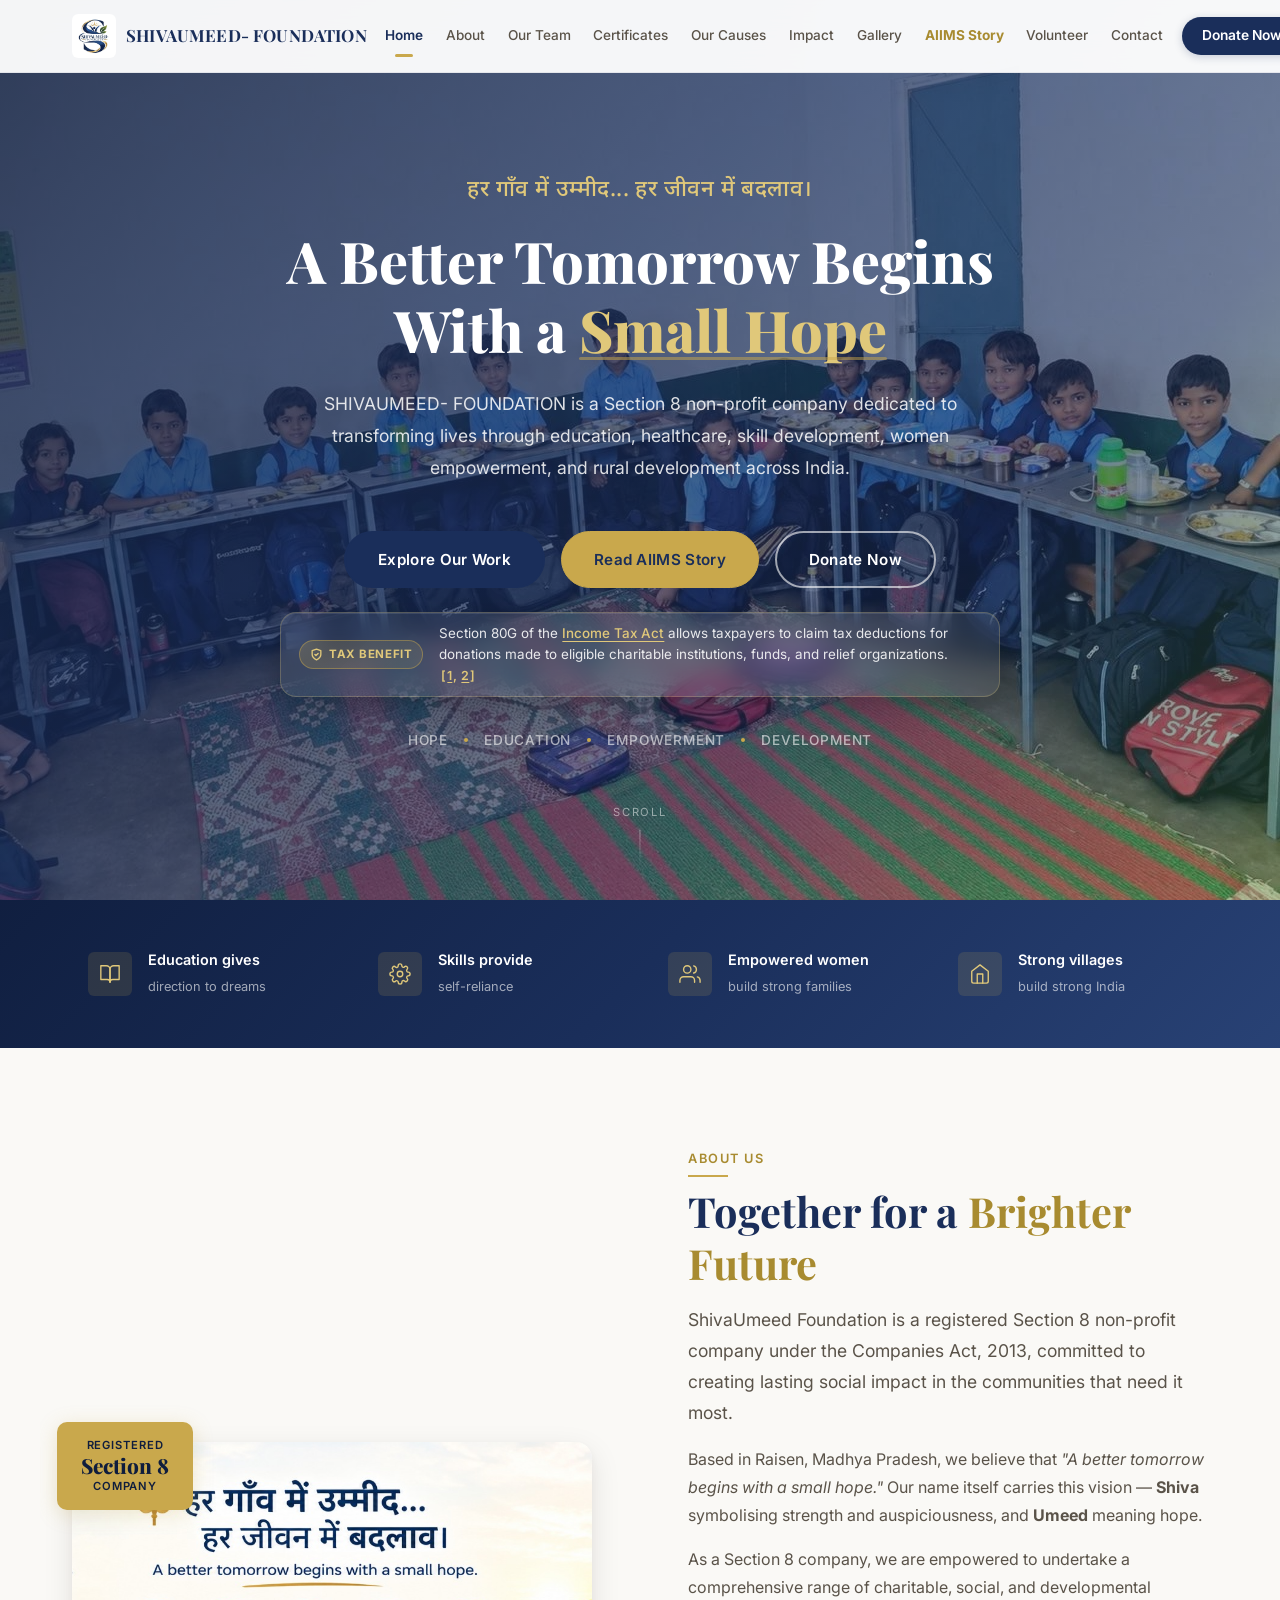
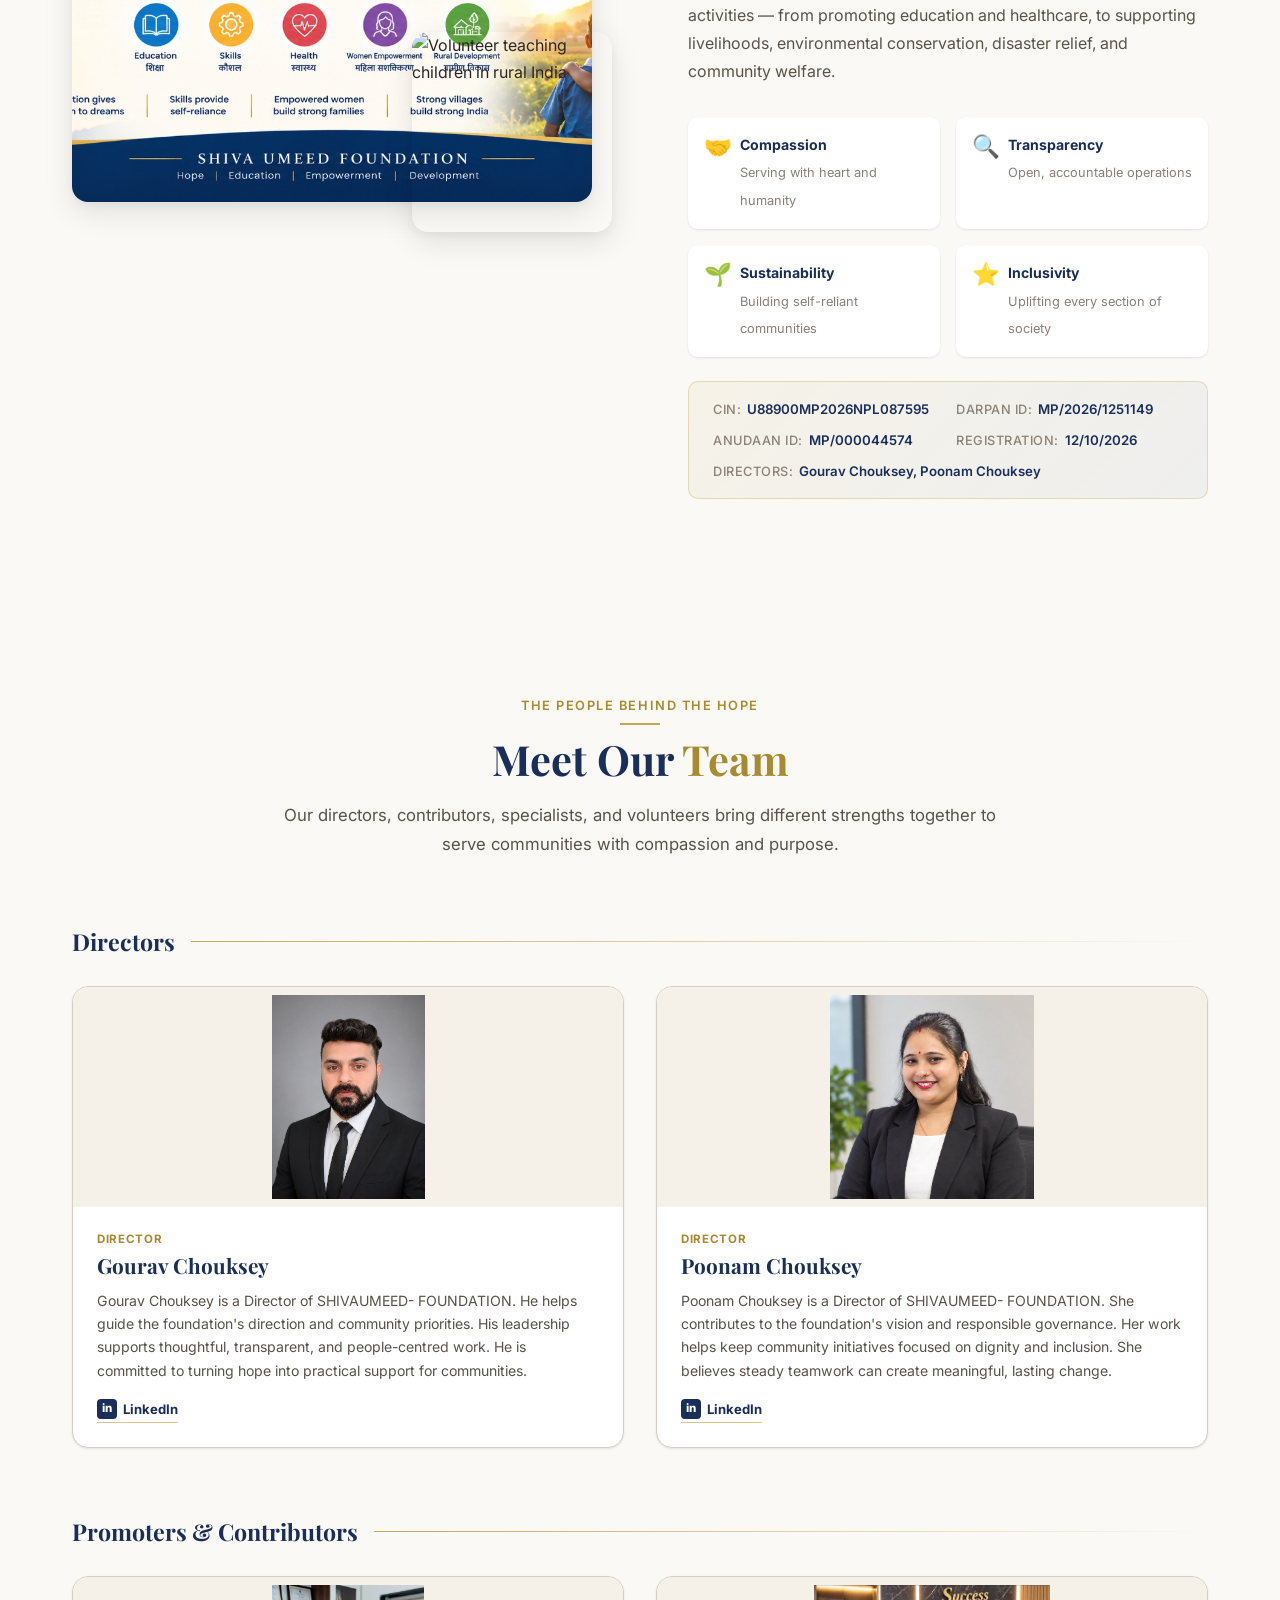
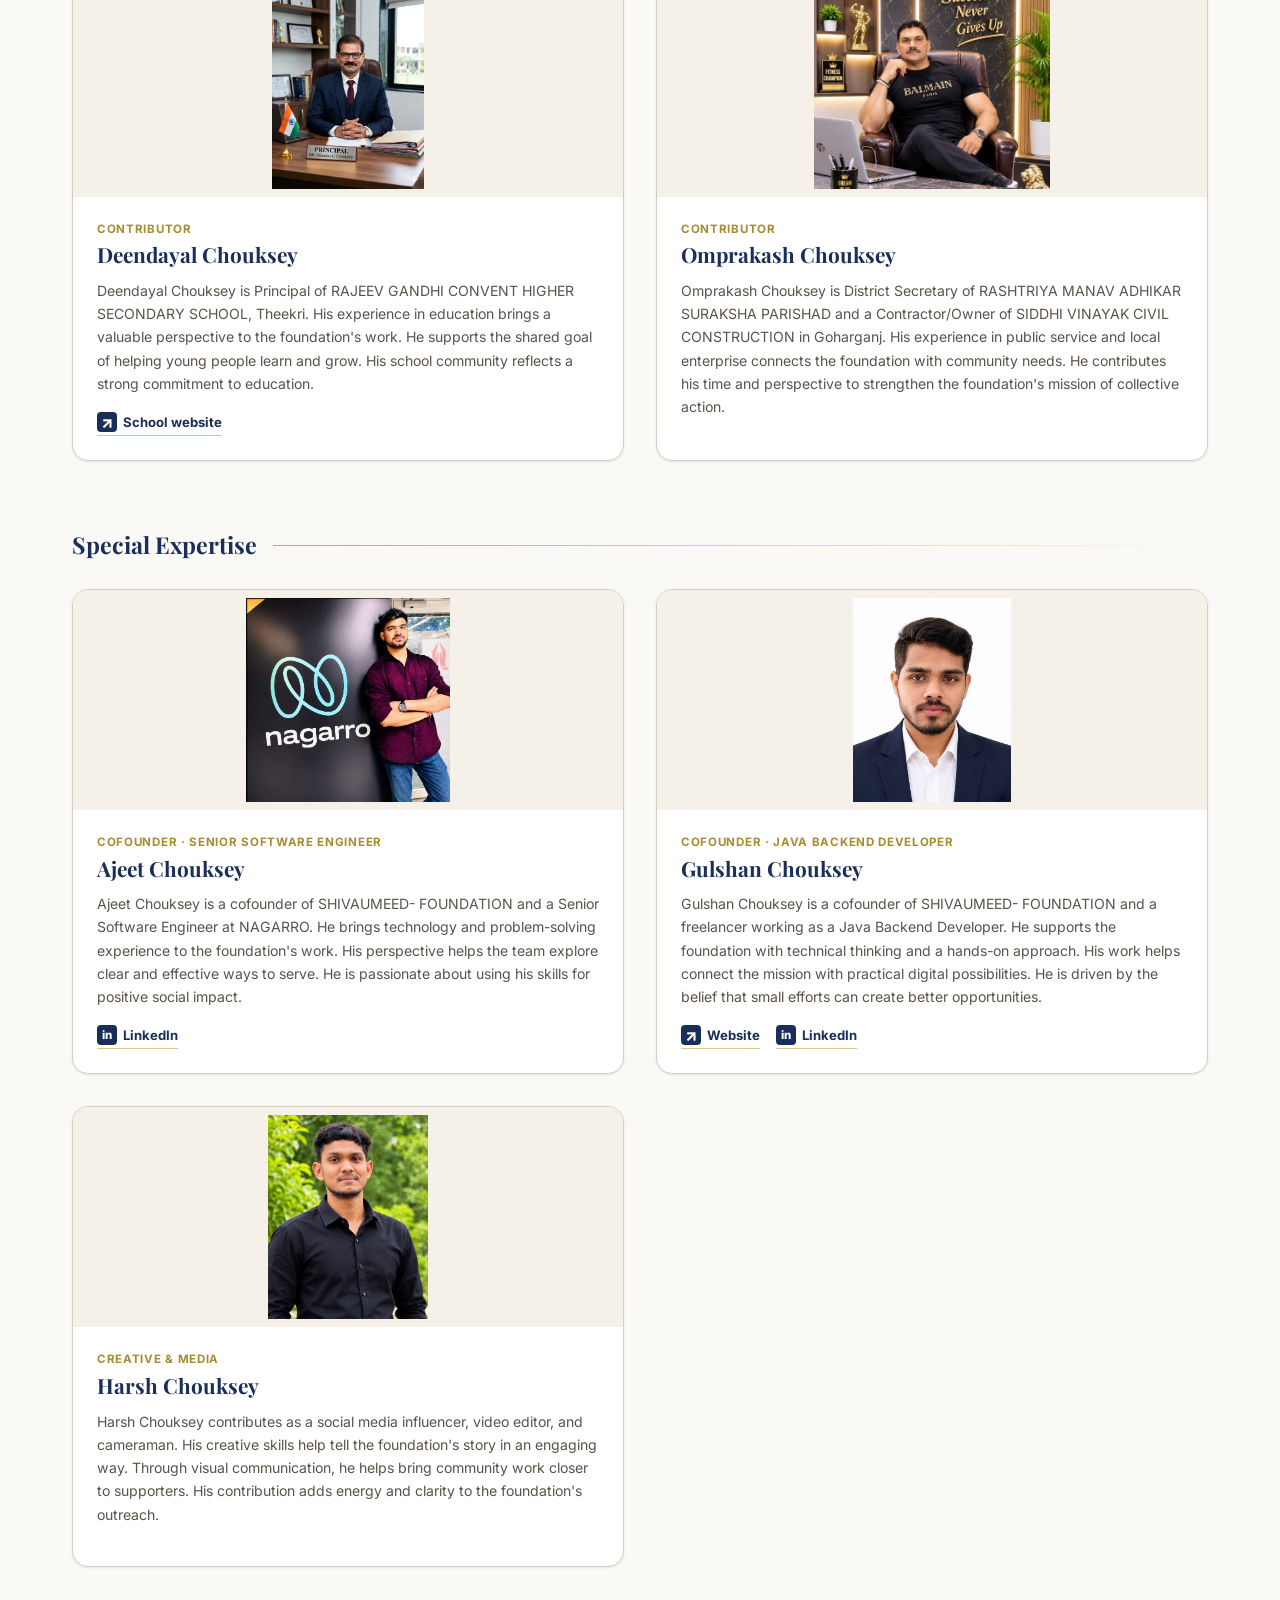
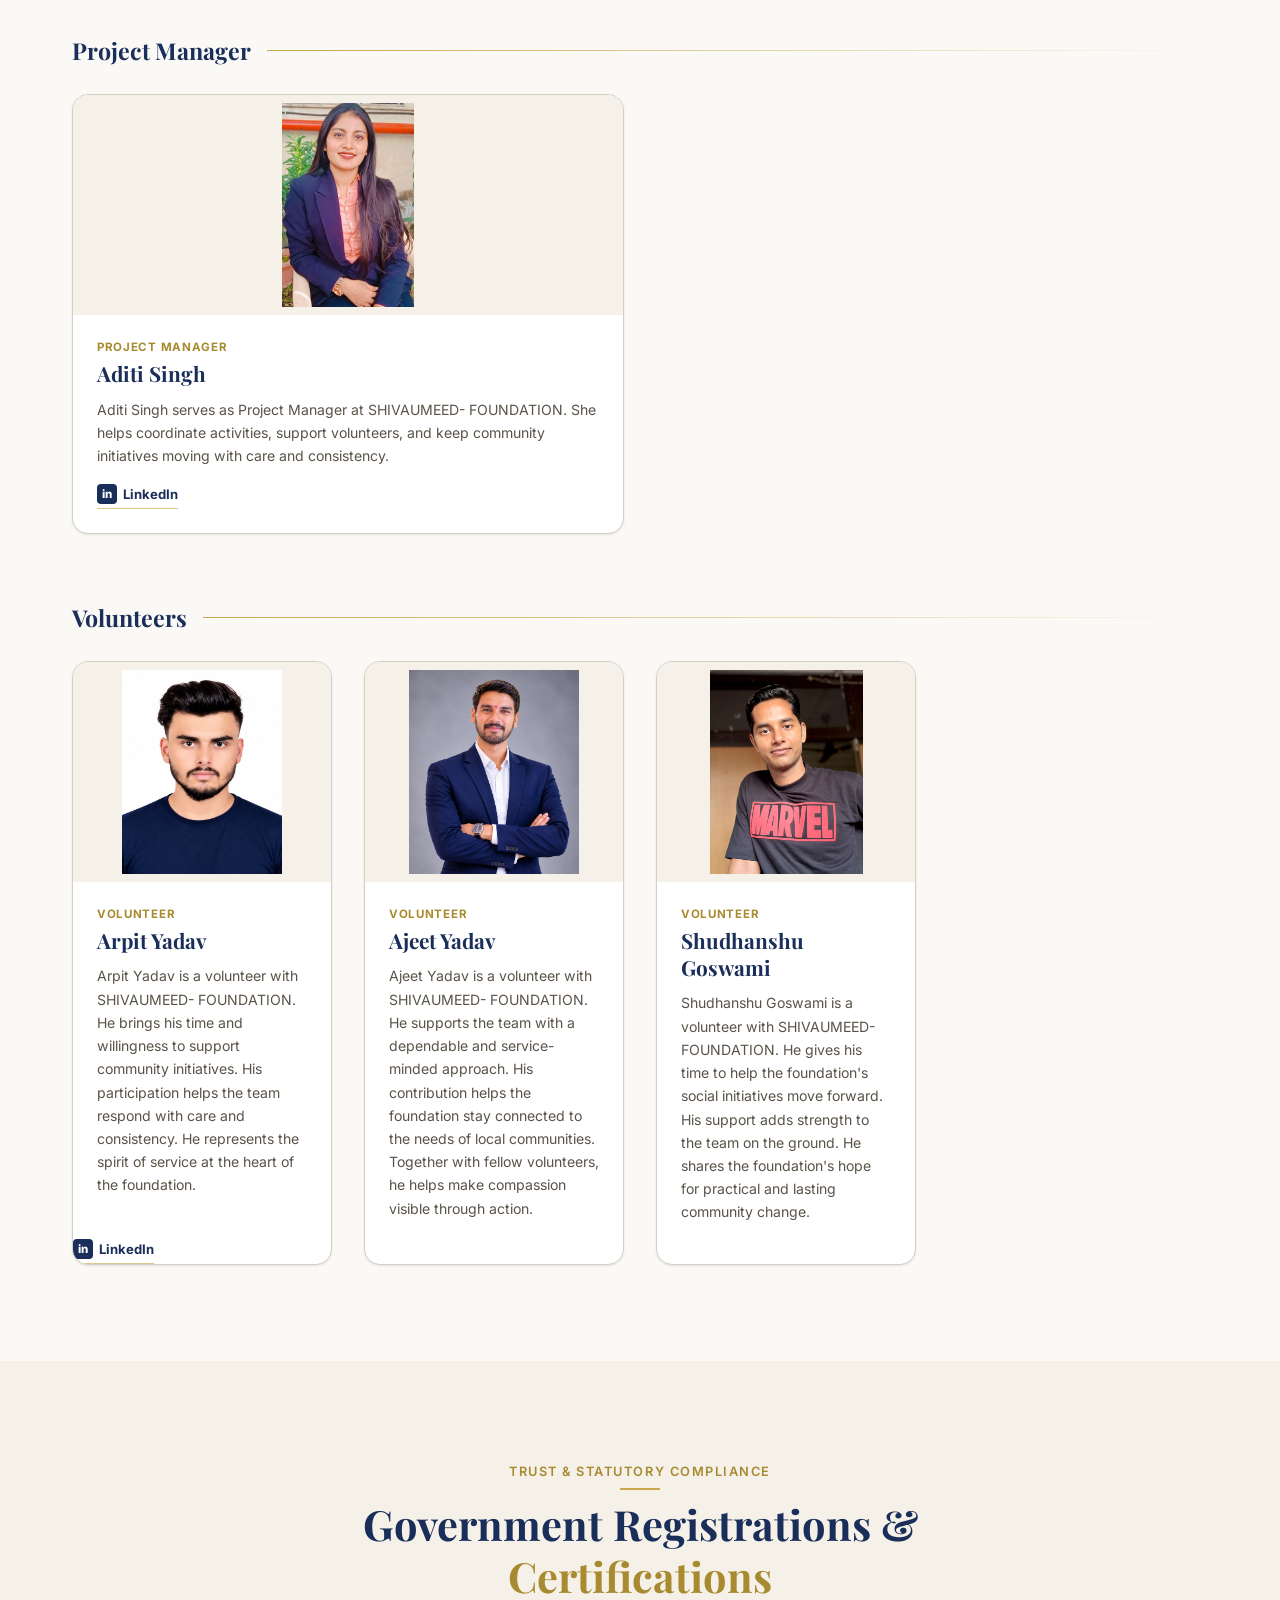
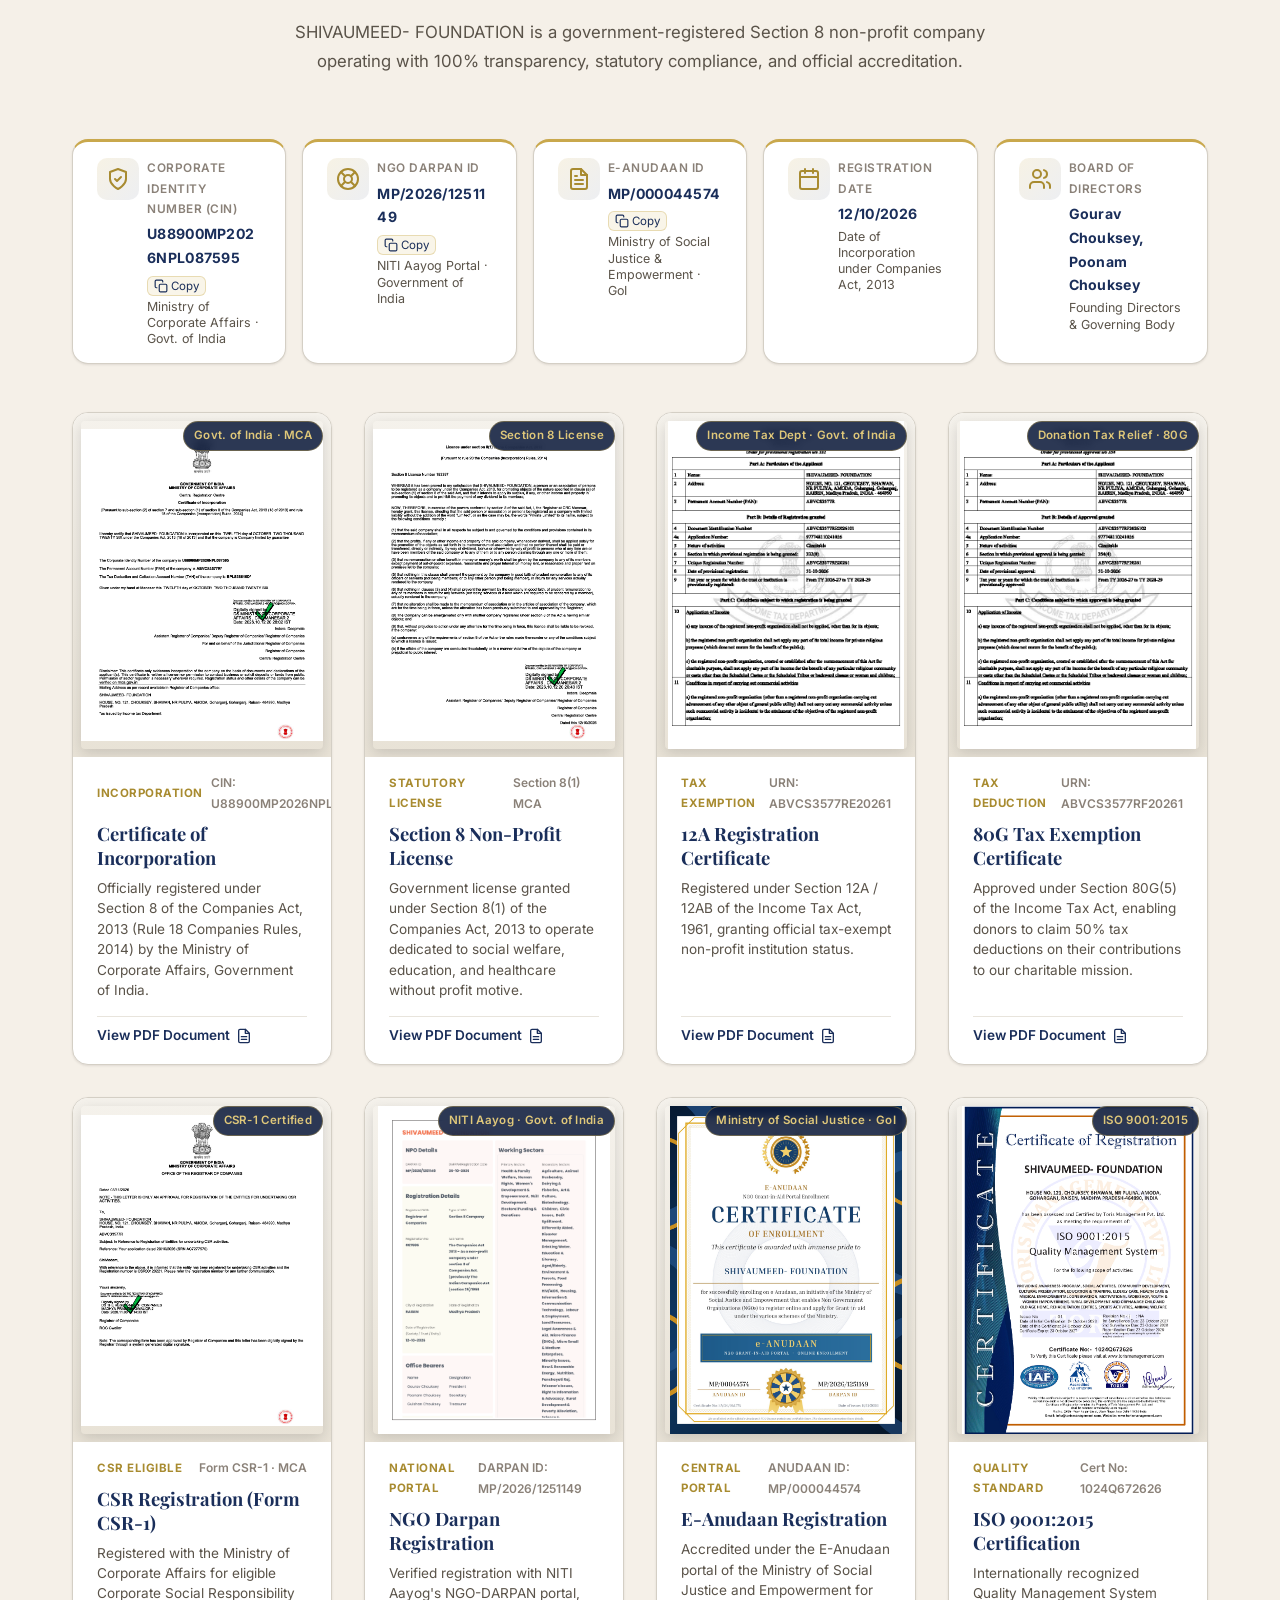
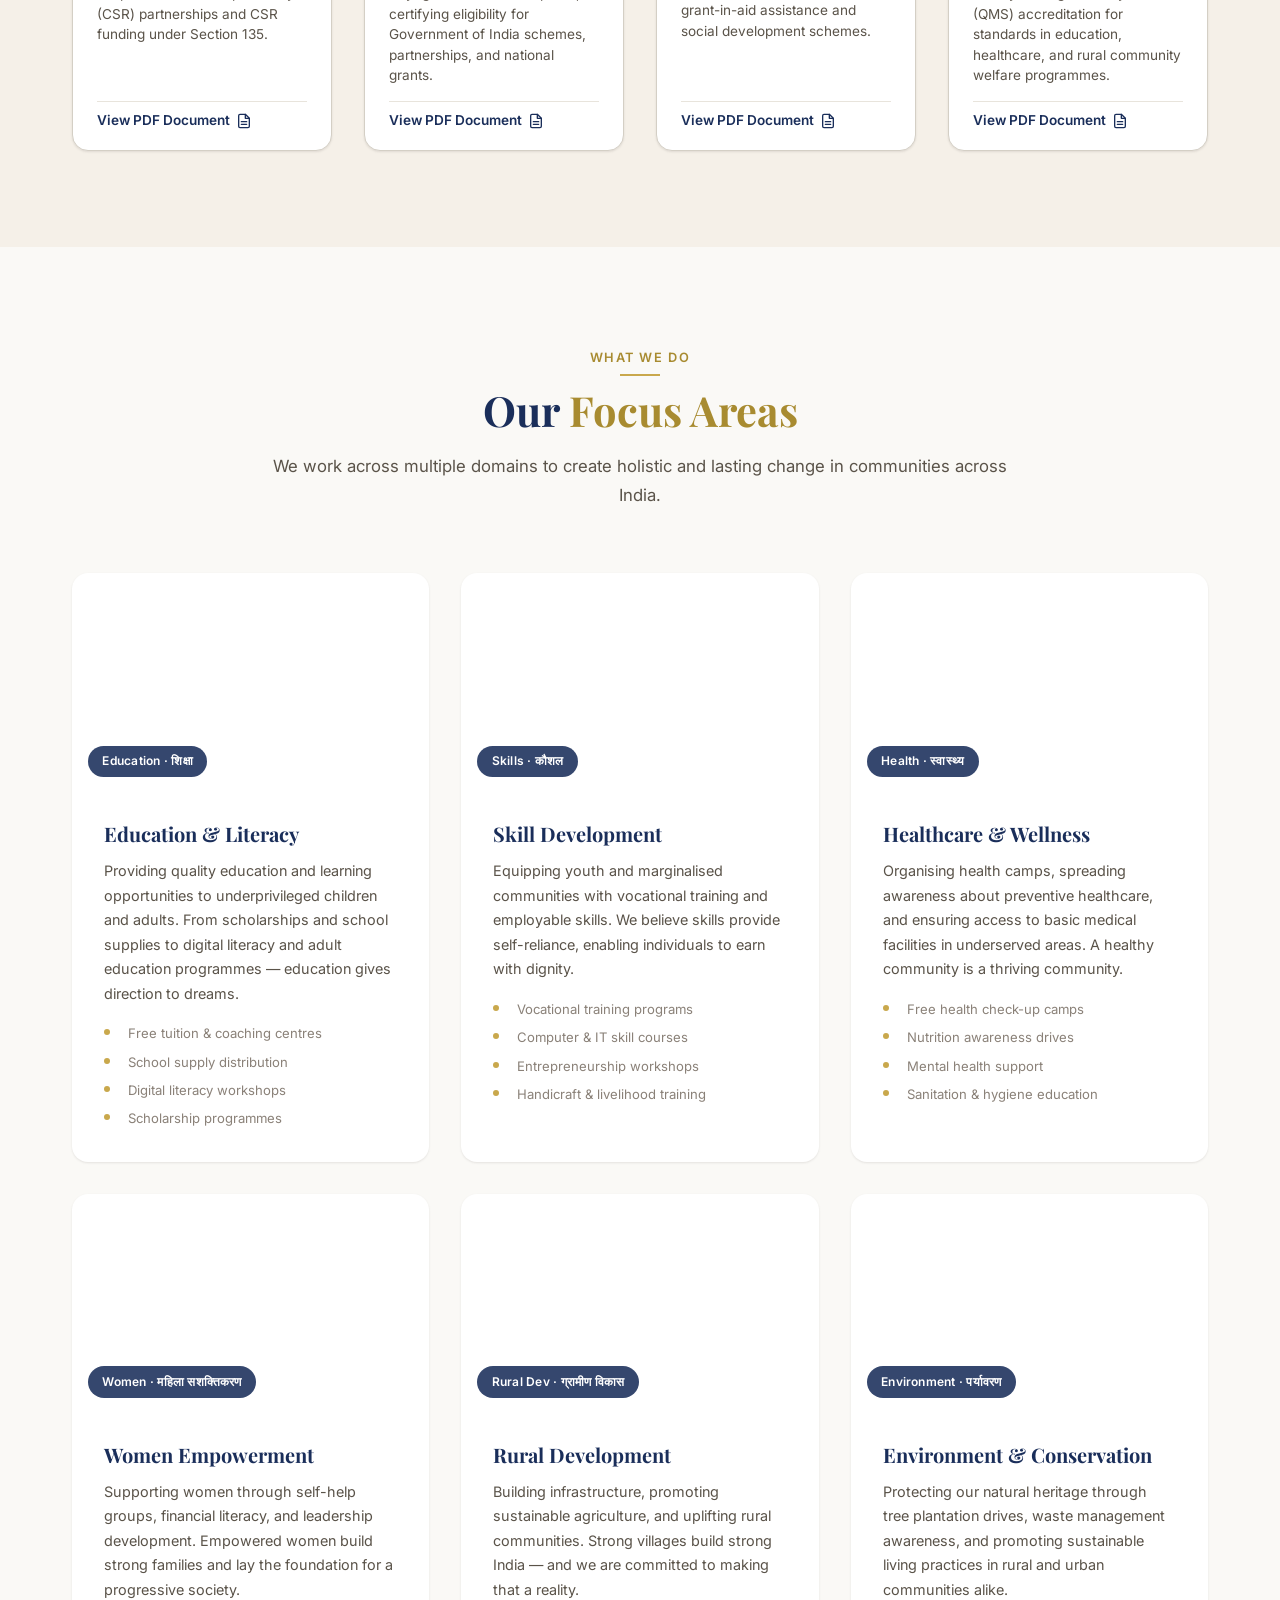
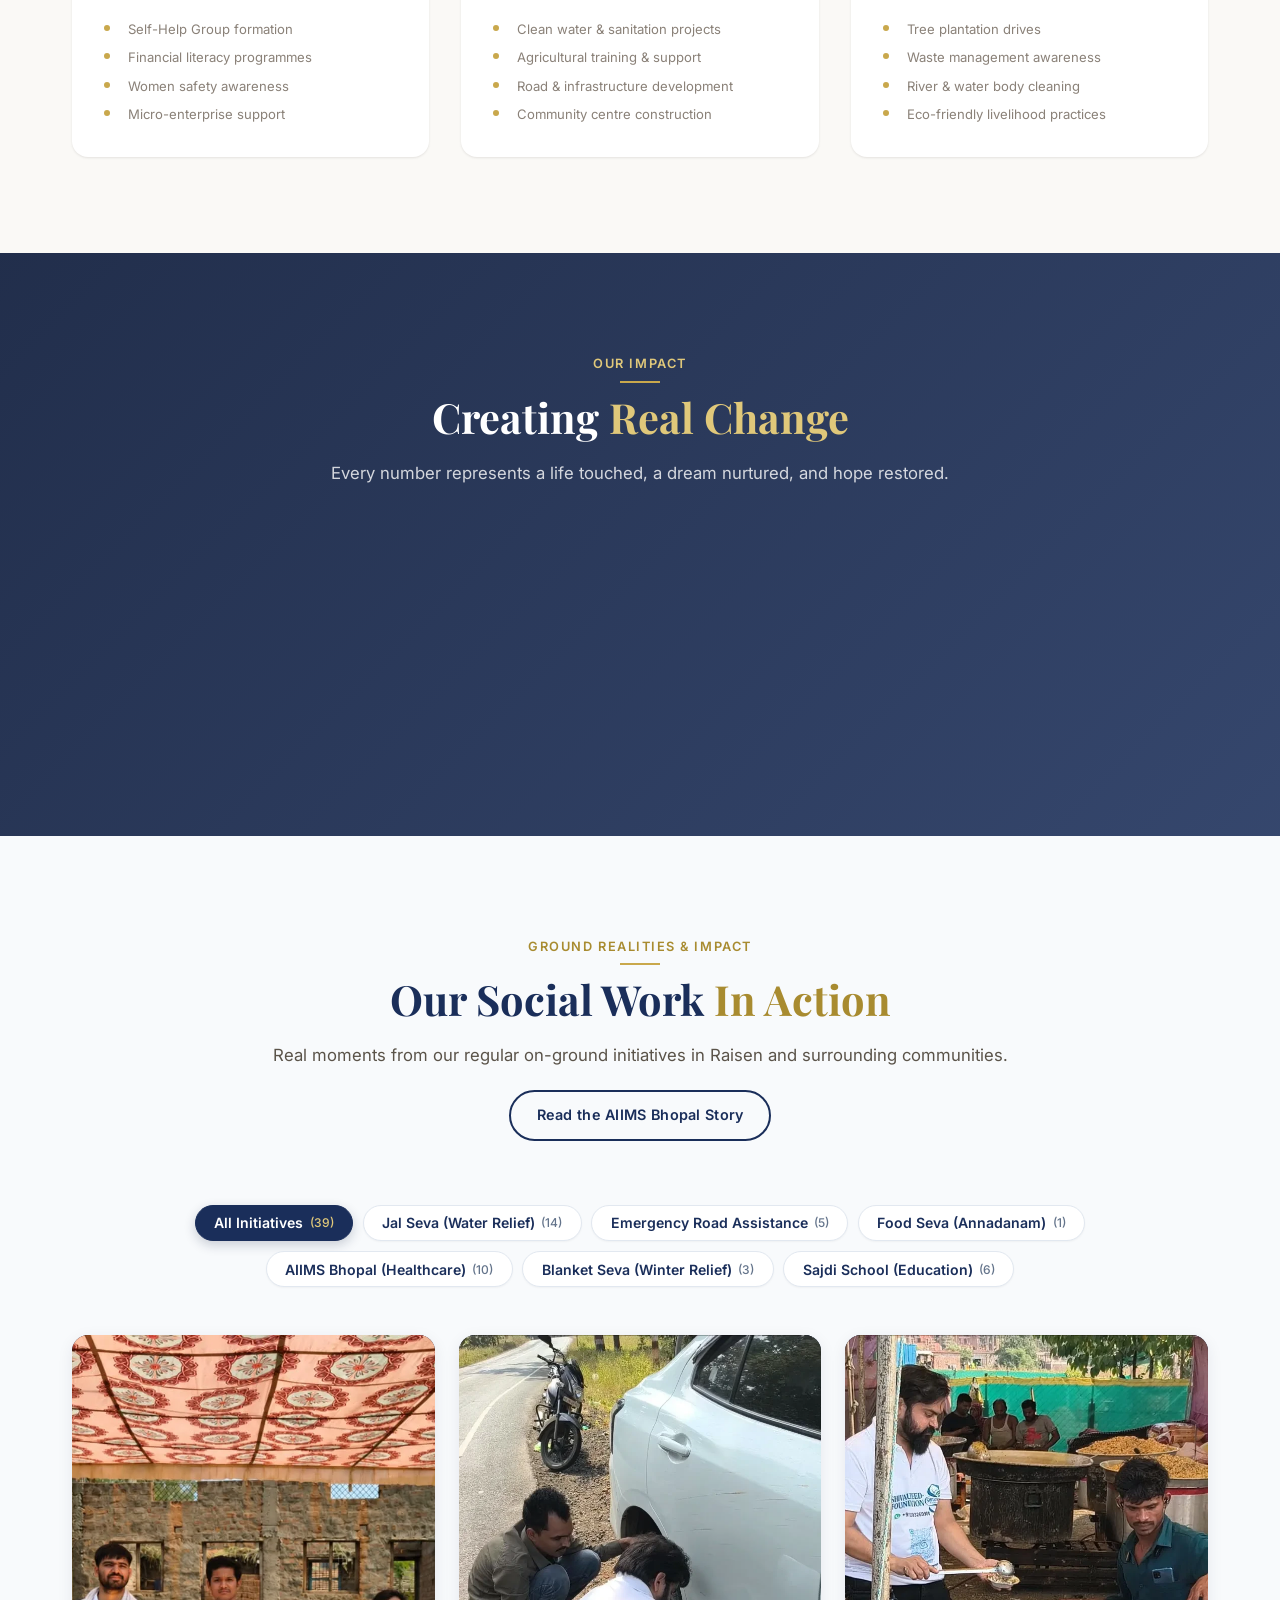
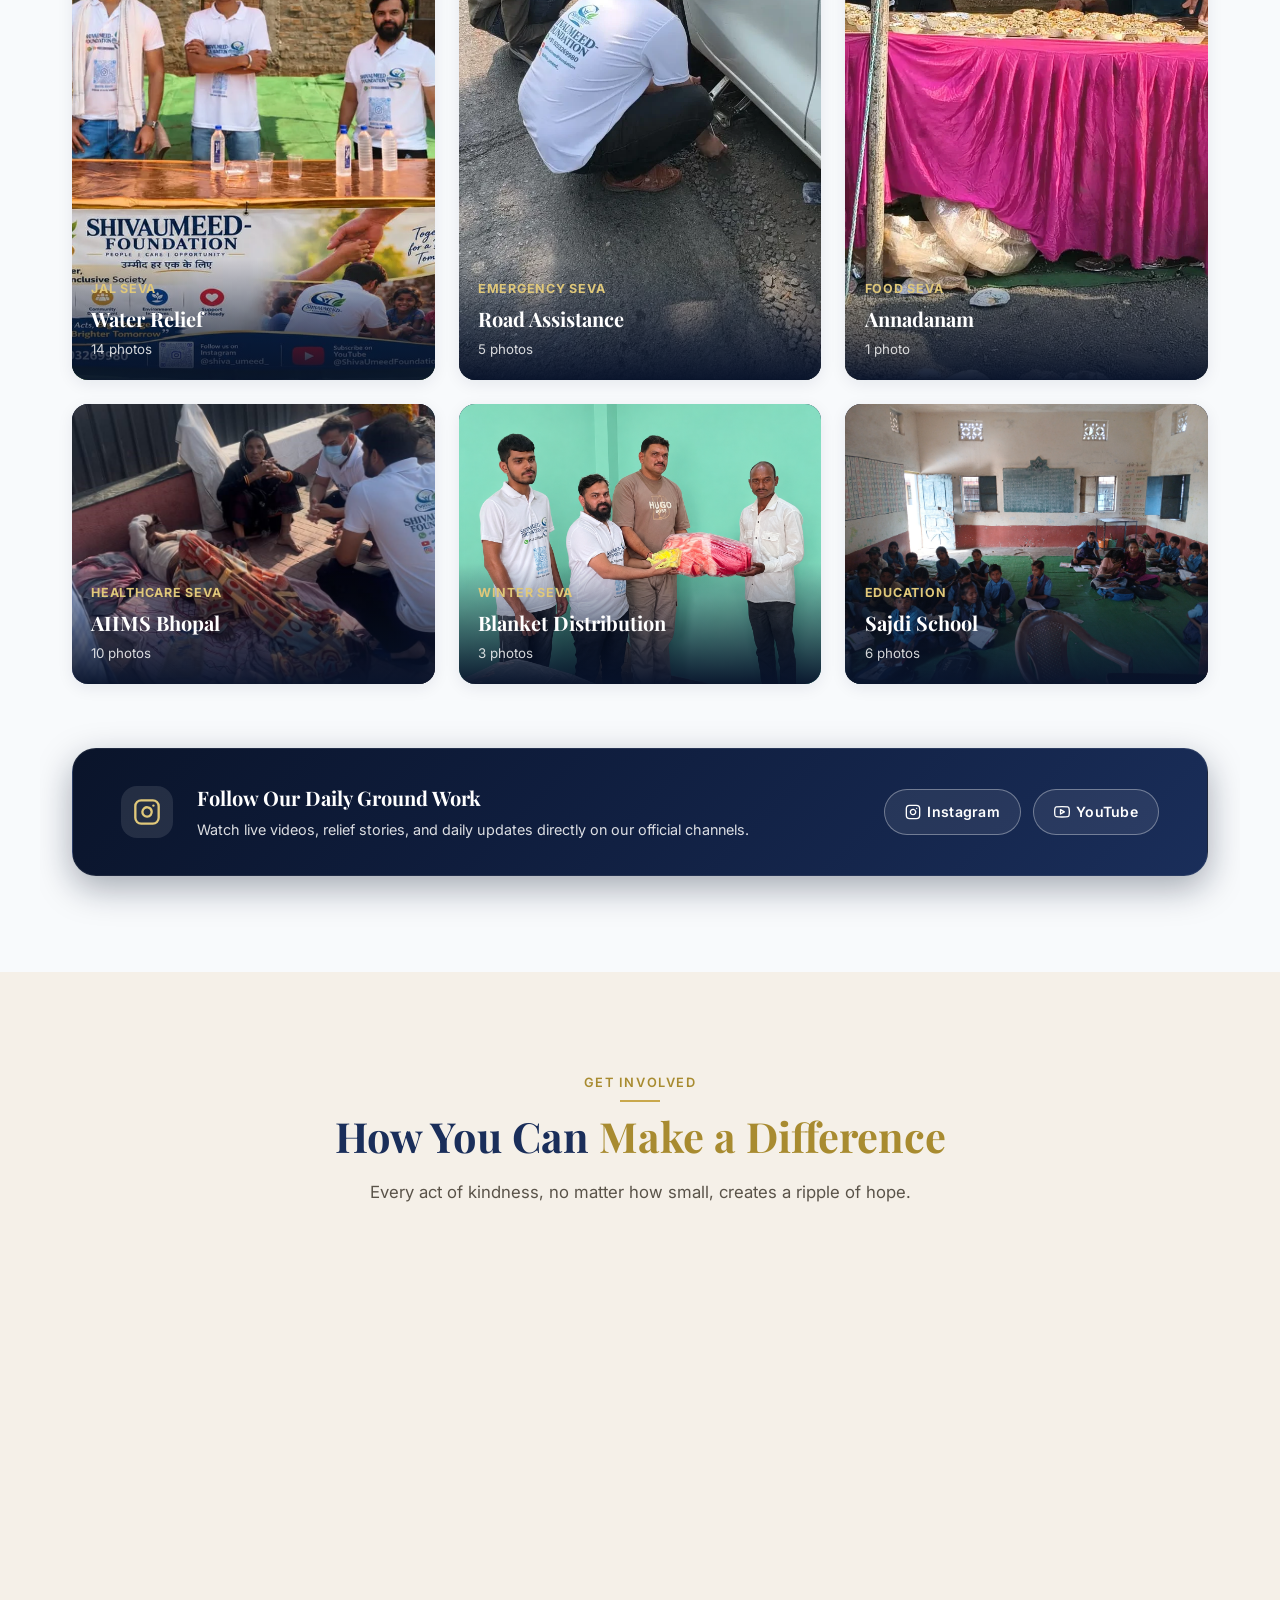
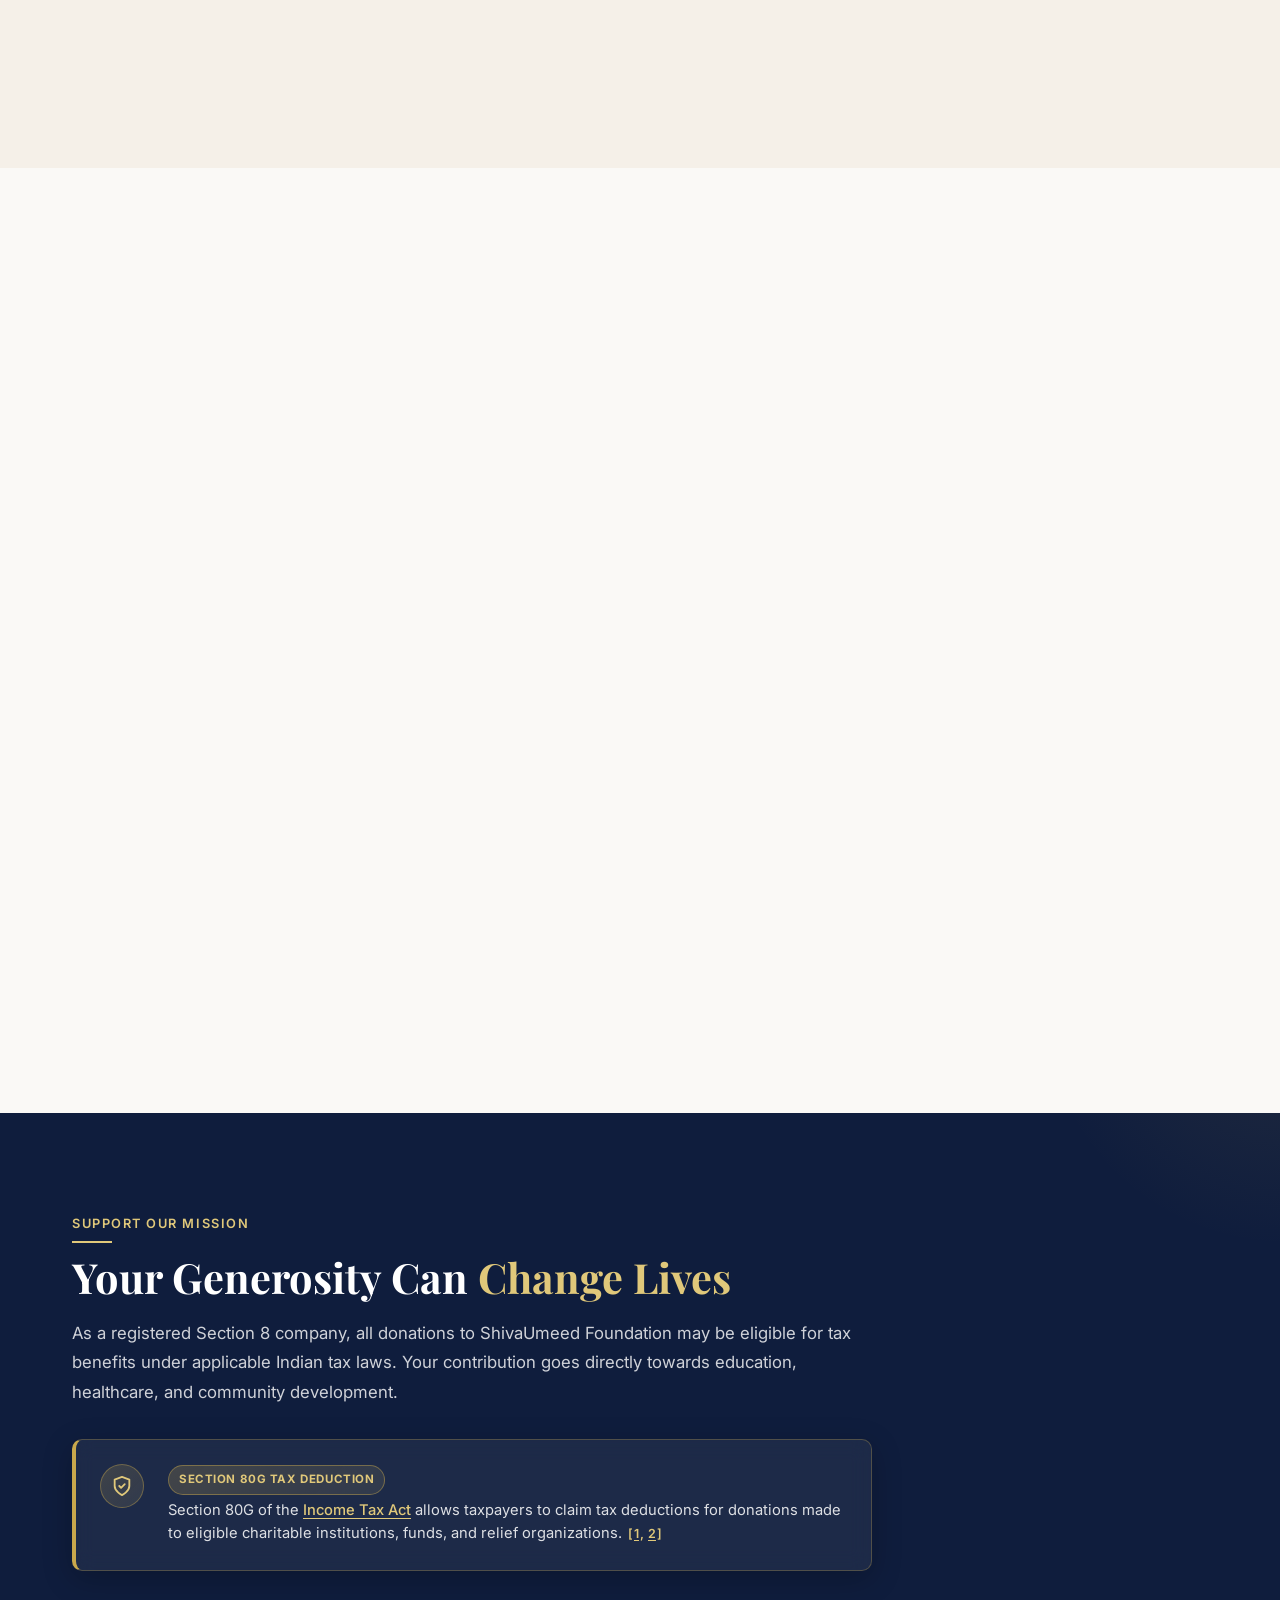
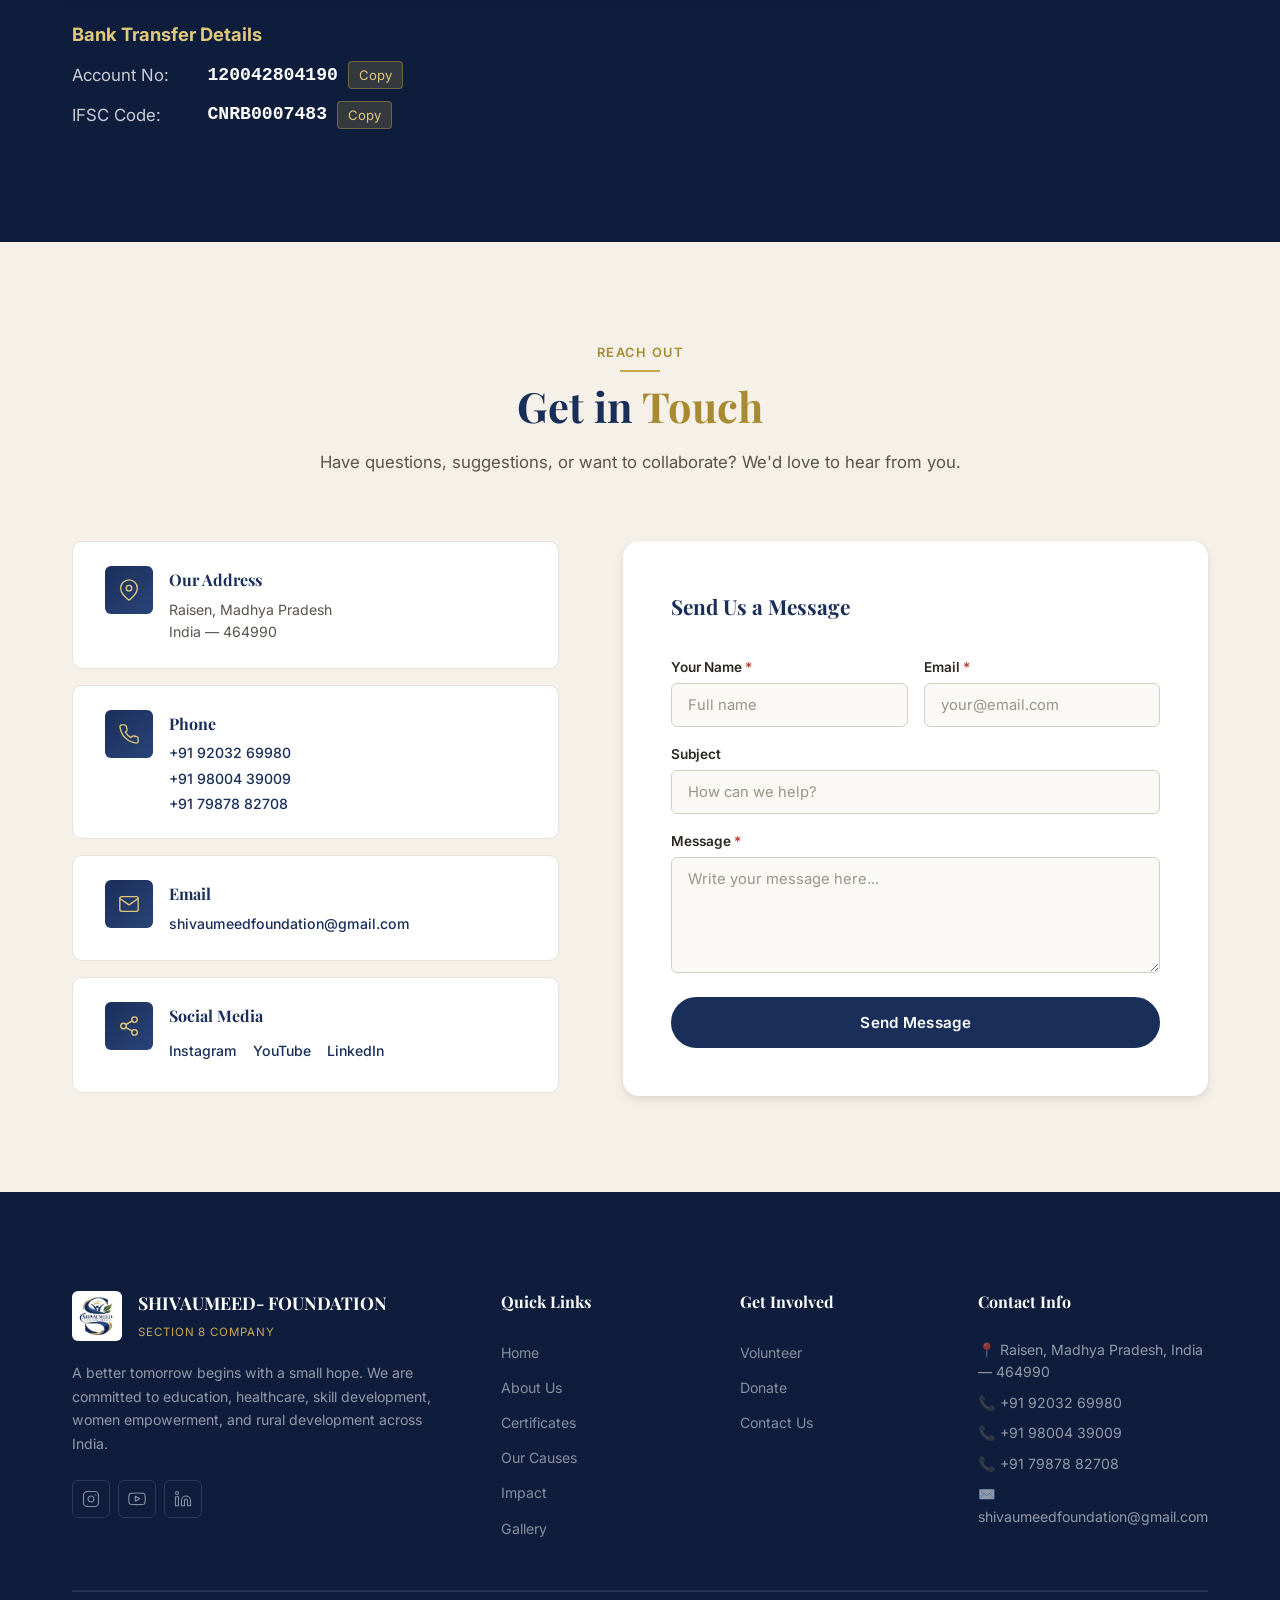
==== commit 135ae7e4: "Refactor code structure for improved readability and maintainability" ====
--- a/index.html
+++ b/index.html
@@ -515,7 +515,7 @@
                     <div class="team-grid">
                         <article class="team-card">
                             <div class="team-photo-wrap">
-                                <img src="Team/Deendayal%20Chouksey.png" alt="Deendayal Chouksey" class="team-photo"
+                                <img src="Team/Deendayal%20Chouksey.jpeg" alt="Deendayal Chouksey" class="team-photo"
                                     loading="lazy">
                             </div>
                             <div class="team-card-body">
@@ -553,7 +553,7 @@
                     <div class="team-grid">
                         <article class="team-card">
                             <div class="team-photo-wrap">
-                                <img src="Team/Ajeet%20Chouksey.png" alt="Ajeet Chouksey" class="team-photo" loading="lazy">
+                                <img src="Team/Ajeet%20Chouksey.jpeg" alt="Ajeet Chouksey" class="team-photo" loading="lazy">
                             </div>
                             <div class="team-card-body">
                                 <span class="team-role">Cofounder · Senior Software Engineer</span>
@@ -570,7 +570,7 @@
                         </article>
                         <article class="team-card">
                             <div class="team-photo-wrap">
-                                <img src="Team/Gulshan%20Chouksey.png" alt="Gulshan Chouksey" class="team-photo" loading="lazy">
+                                <img src="Team/Gulshan%20Chouksey.jpeg" alt="Gulshan Chouksey" class="team-photo" loading="lazy">
                             </div>
                             <div class="team-card-body">
                                 <span class="team-role">Cofounder · Java Backend Developer</span>
--- a/style.css
+++ b/style.css
@@ -1040,7 +1040,6 @@
     height: 200px;
     border-radius: var(--radius-lg);
     overflow: hidden;
-    border: 5px solid var(--off-white);
     box-shadow: var(--shadow-lg);
 }
 
@@ -3758,7 +3757,7 @@
 }
 
 [data-theme="dark"] .about-img-accent {
-    border-color: var(--off-white);
+    border: 0;
 }
 
 [data-theme="dark"] .value-item {
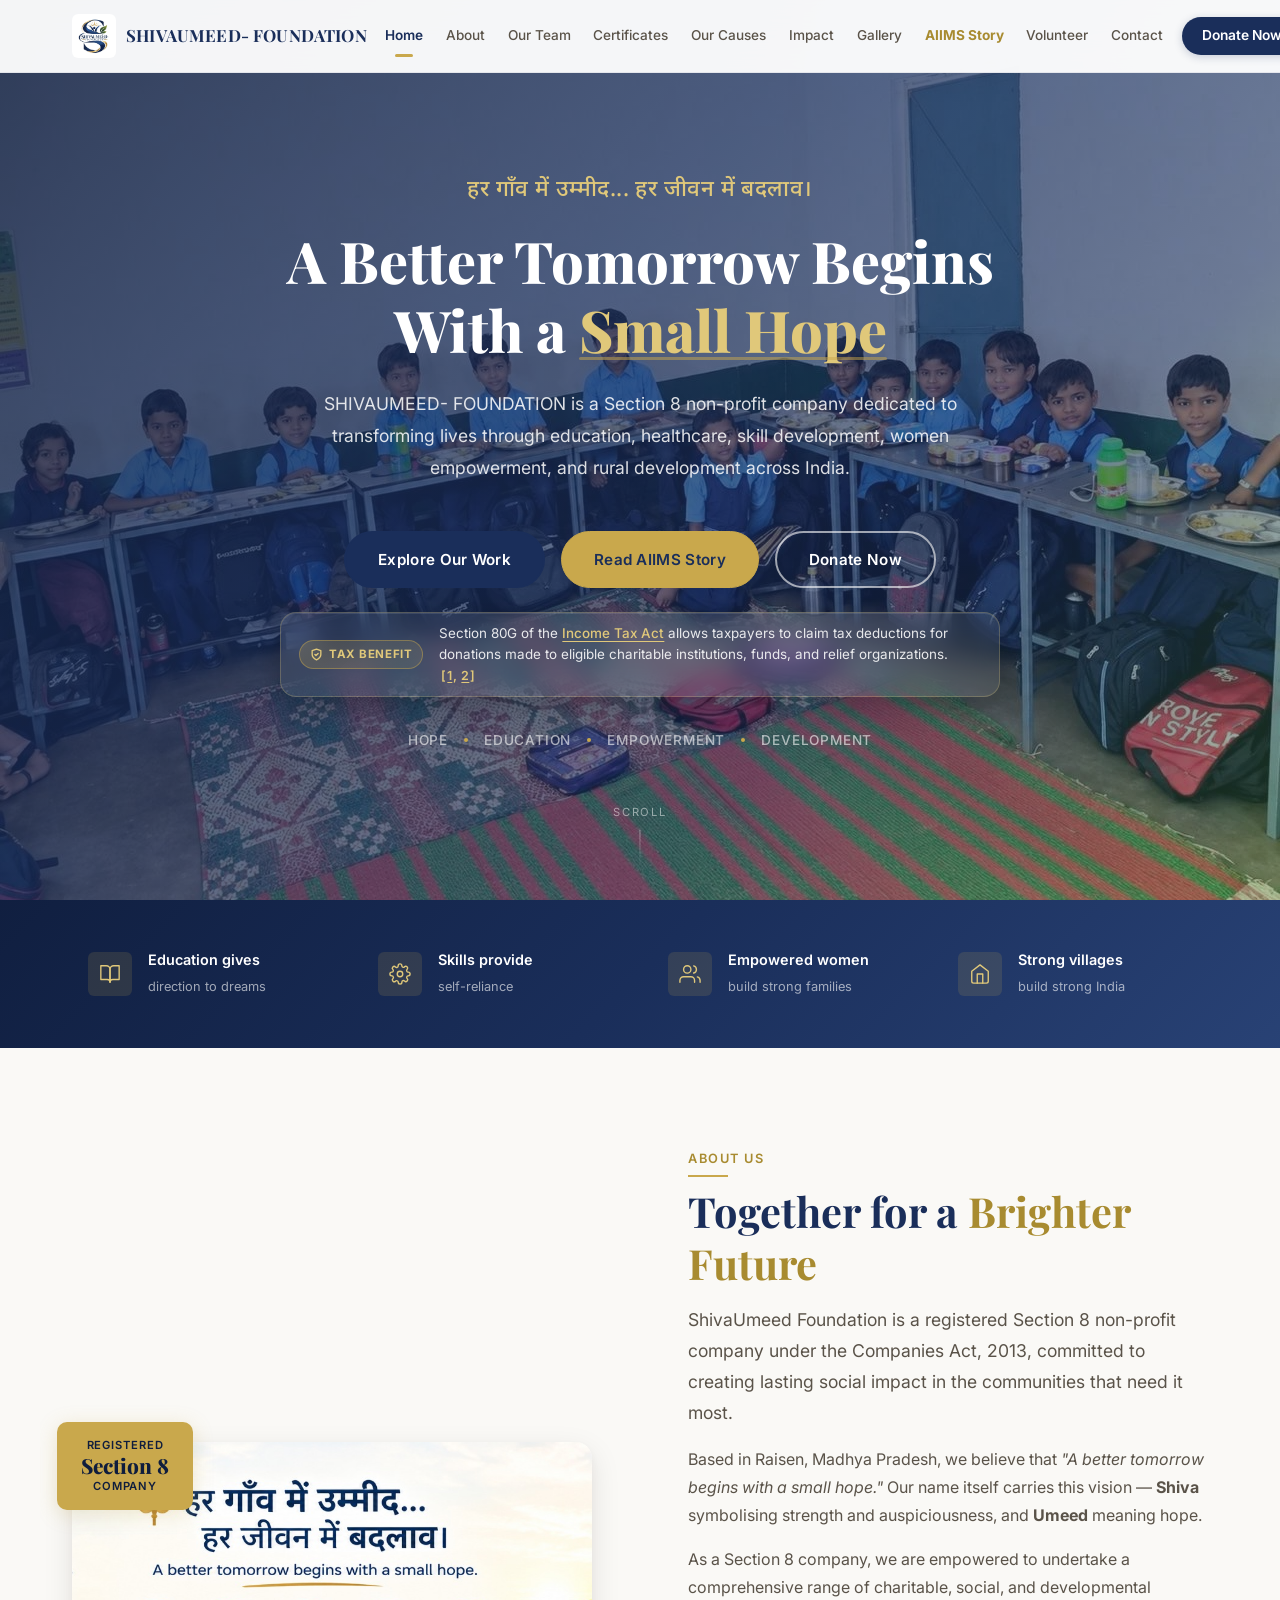
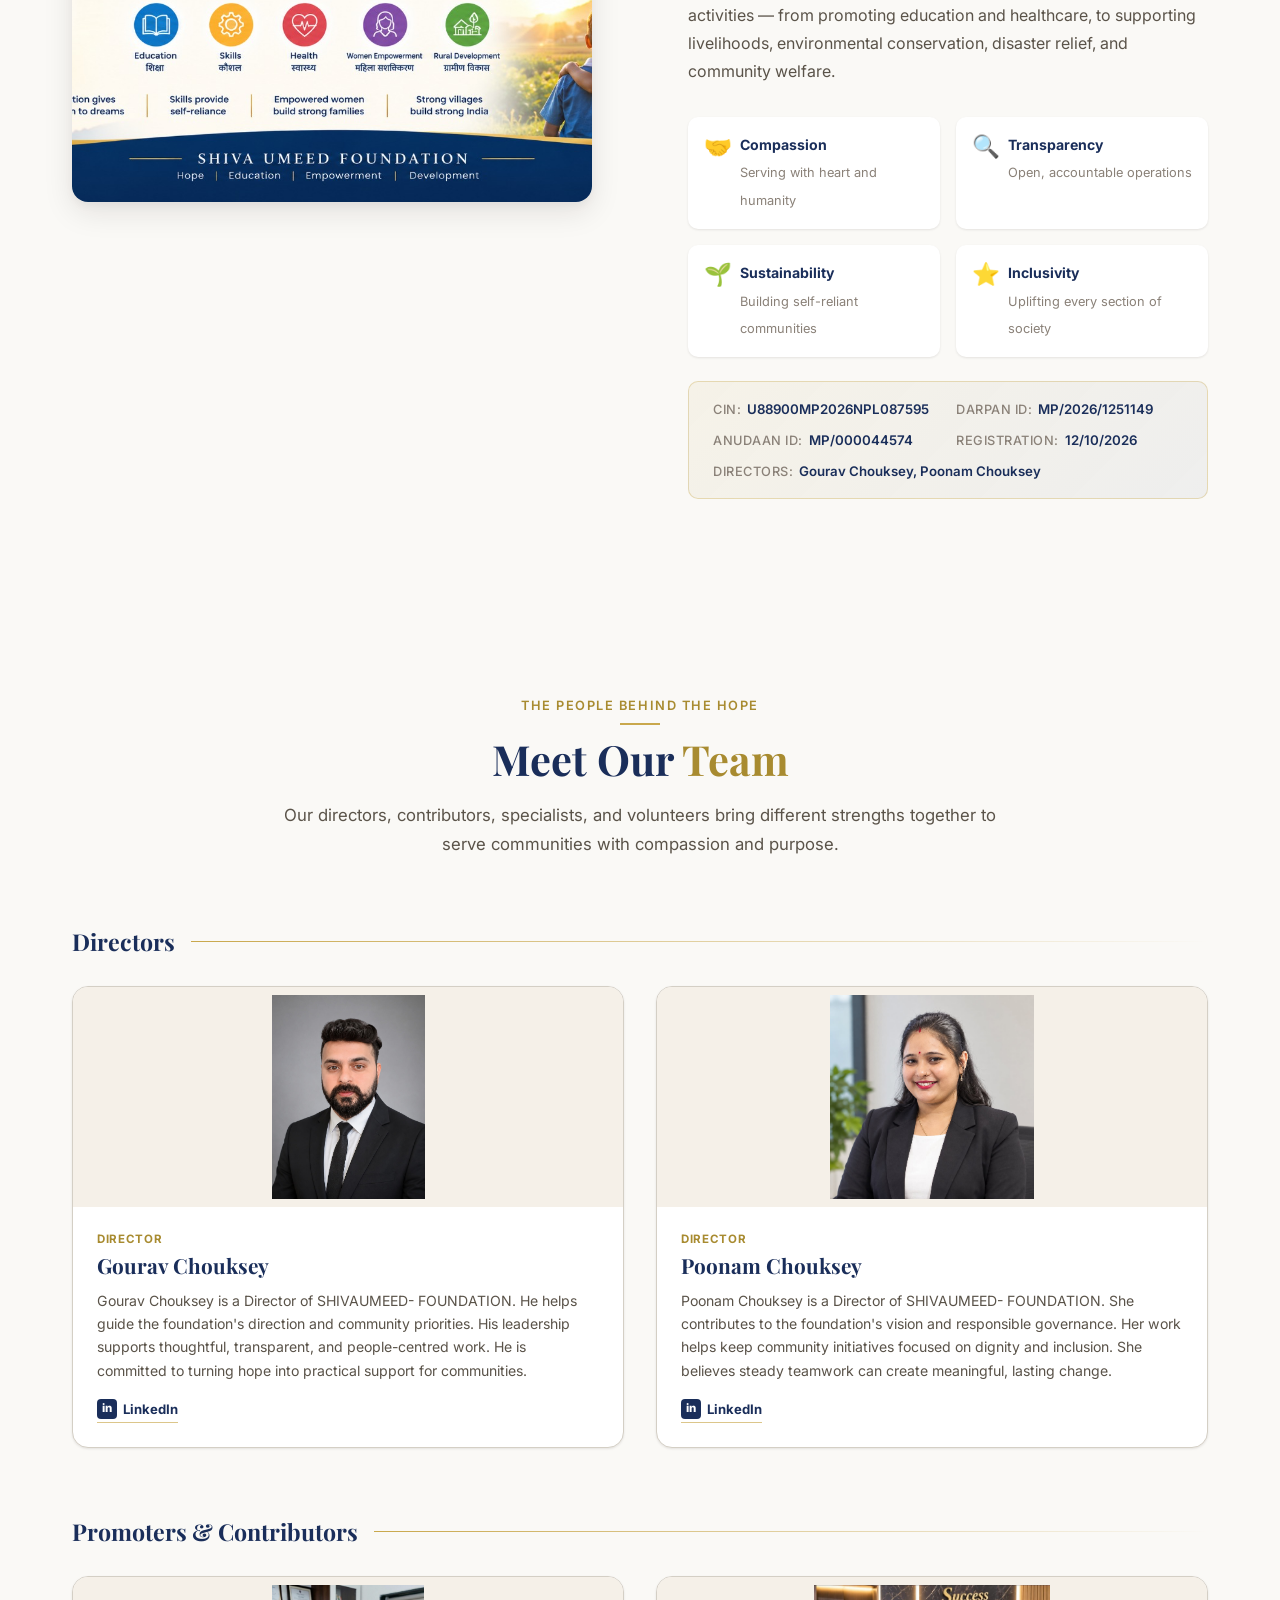
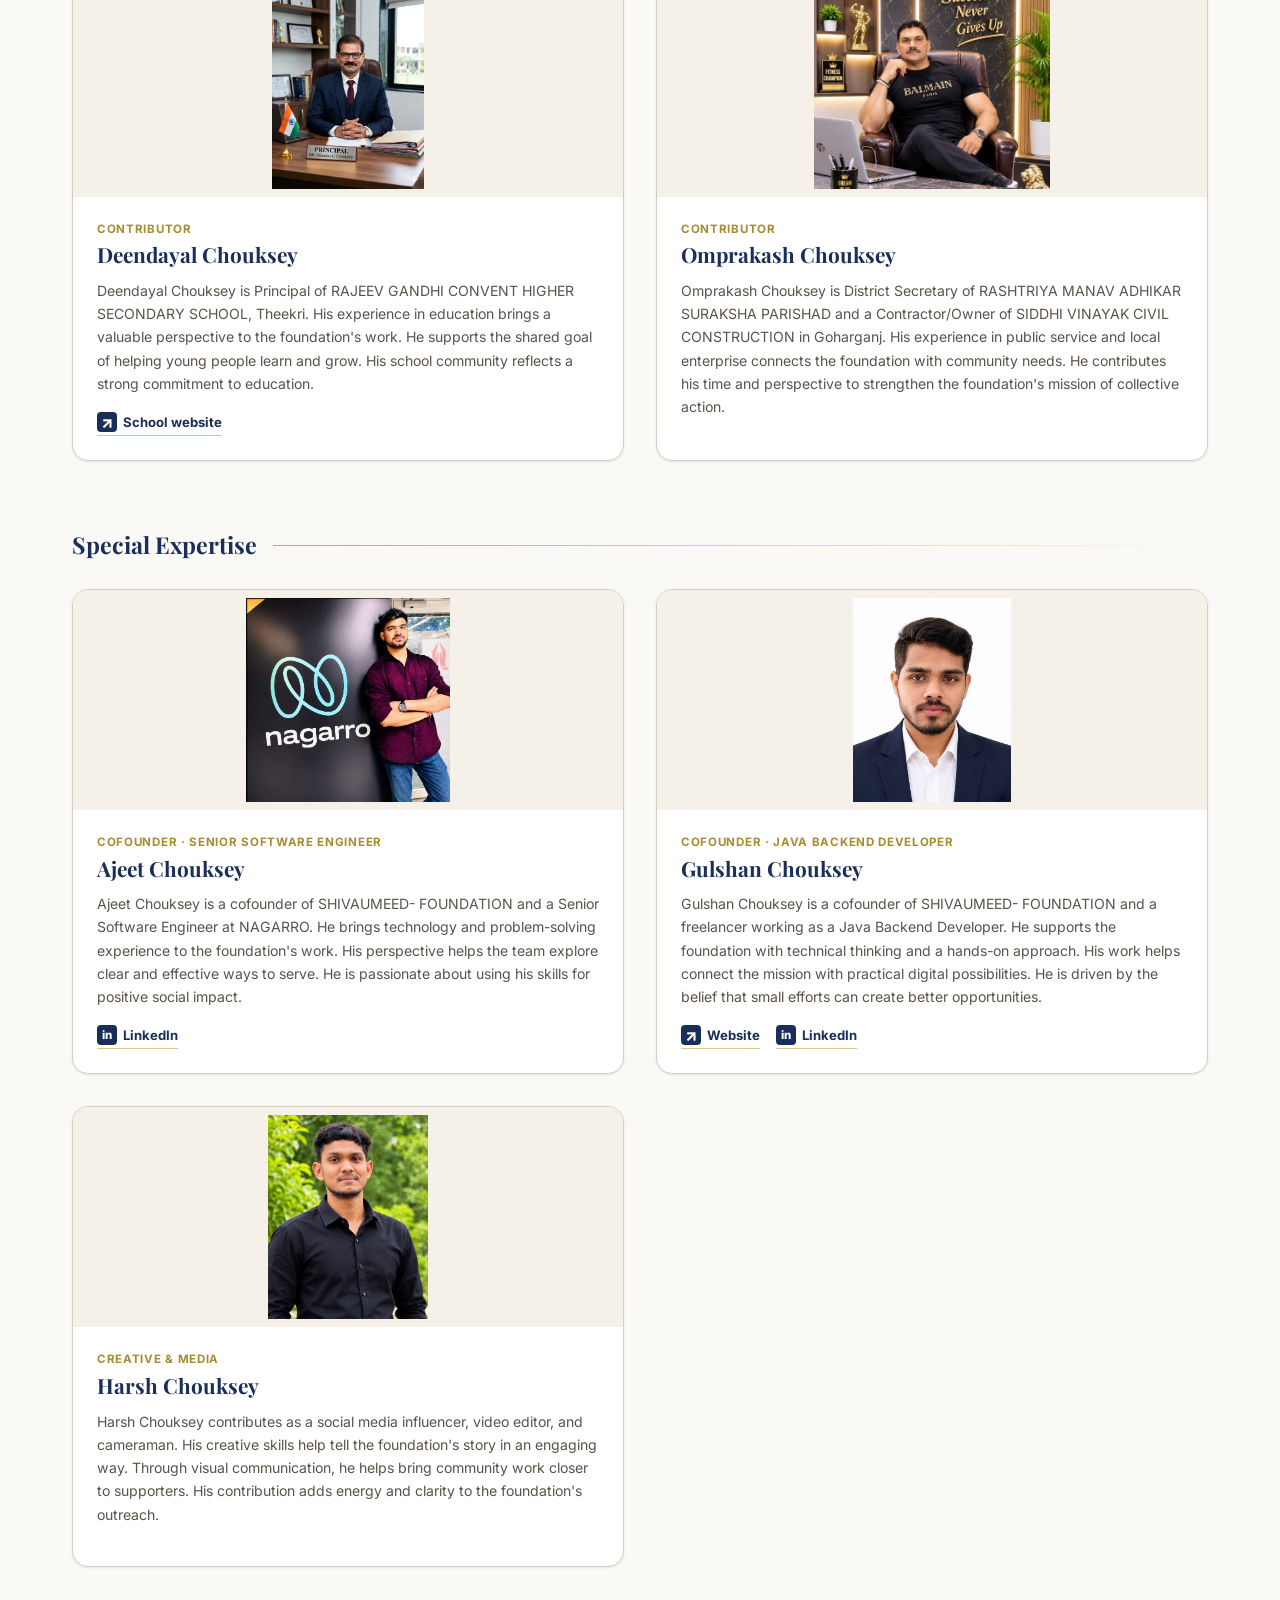
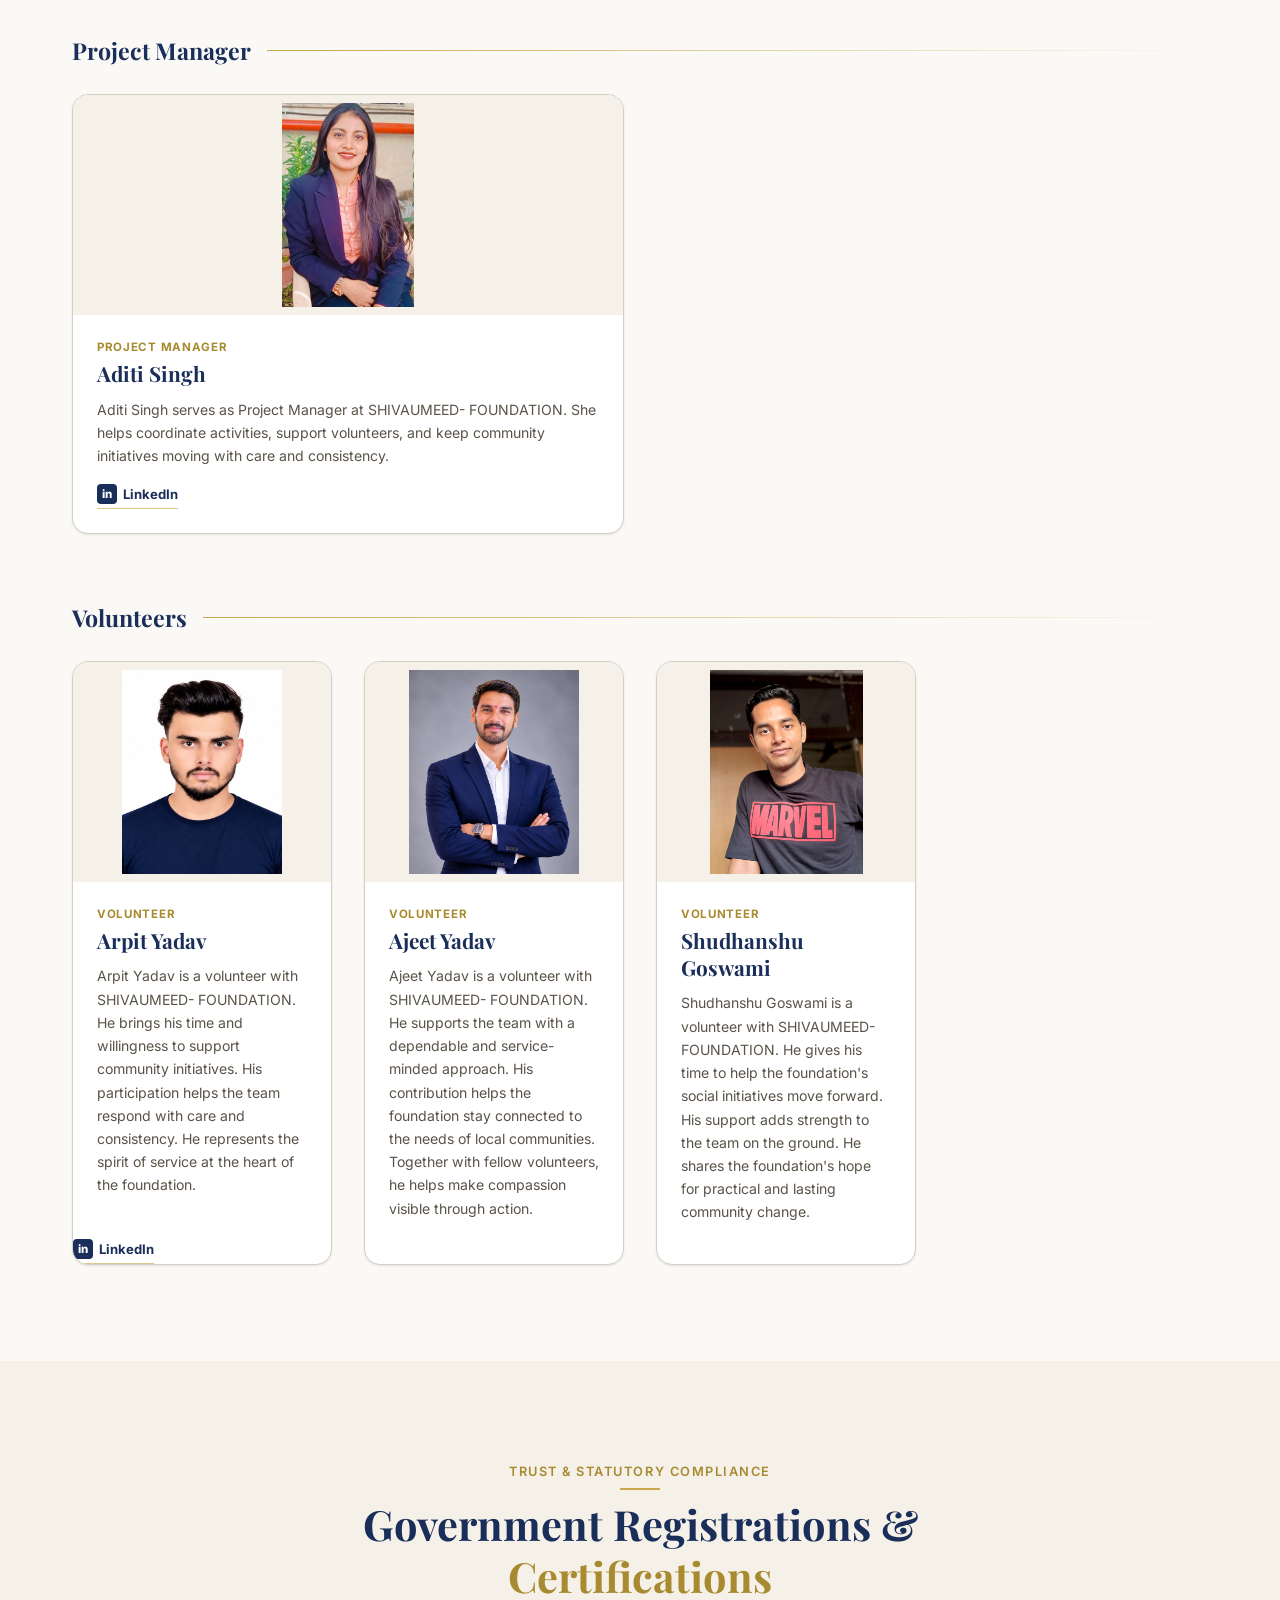
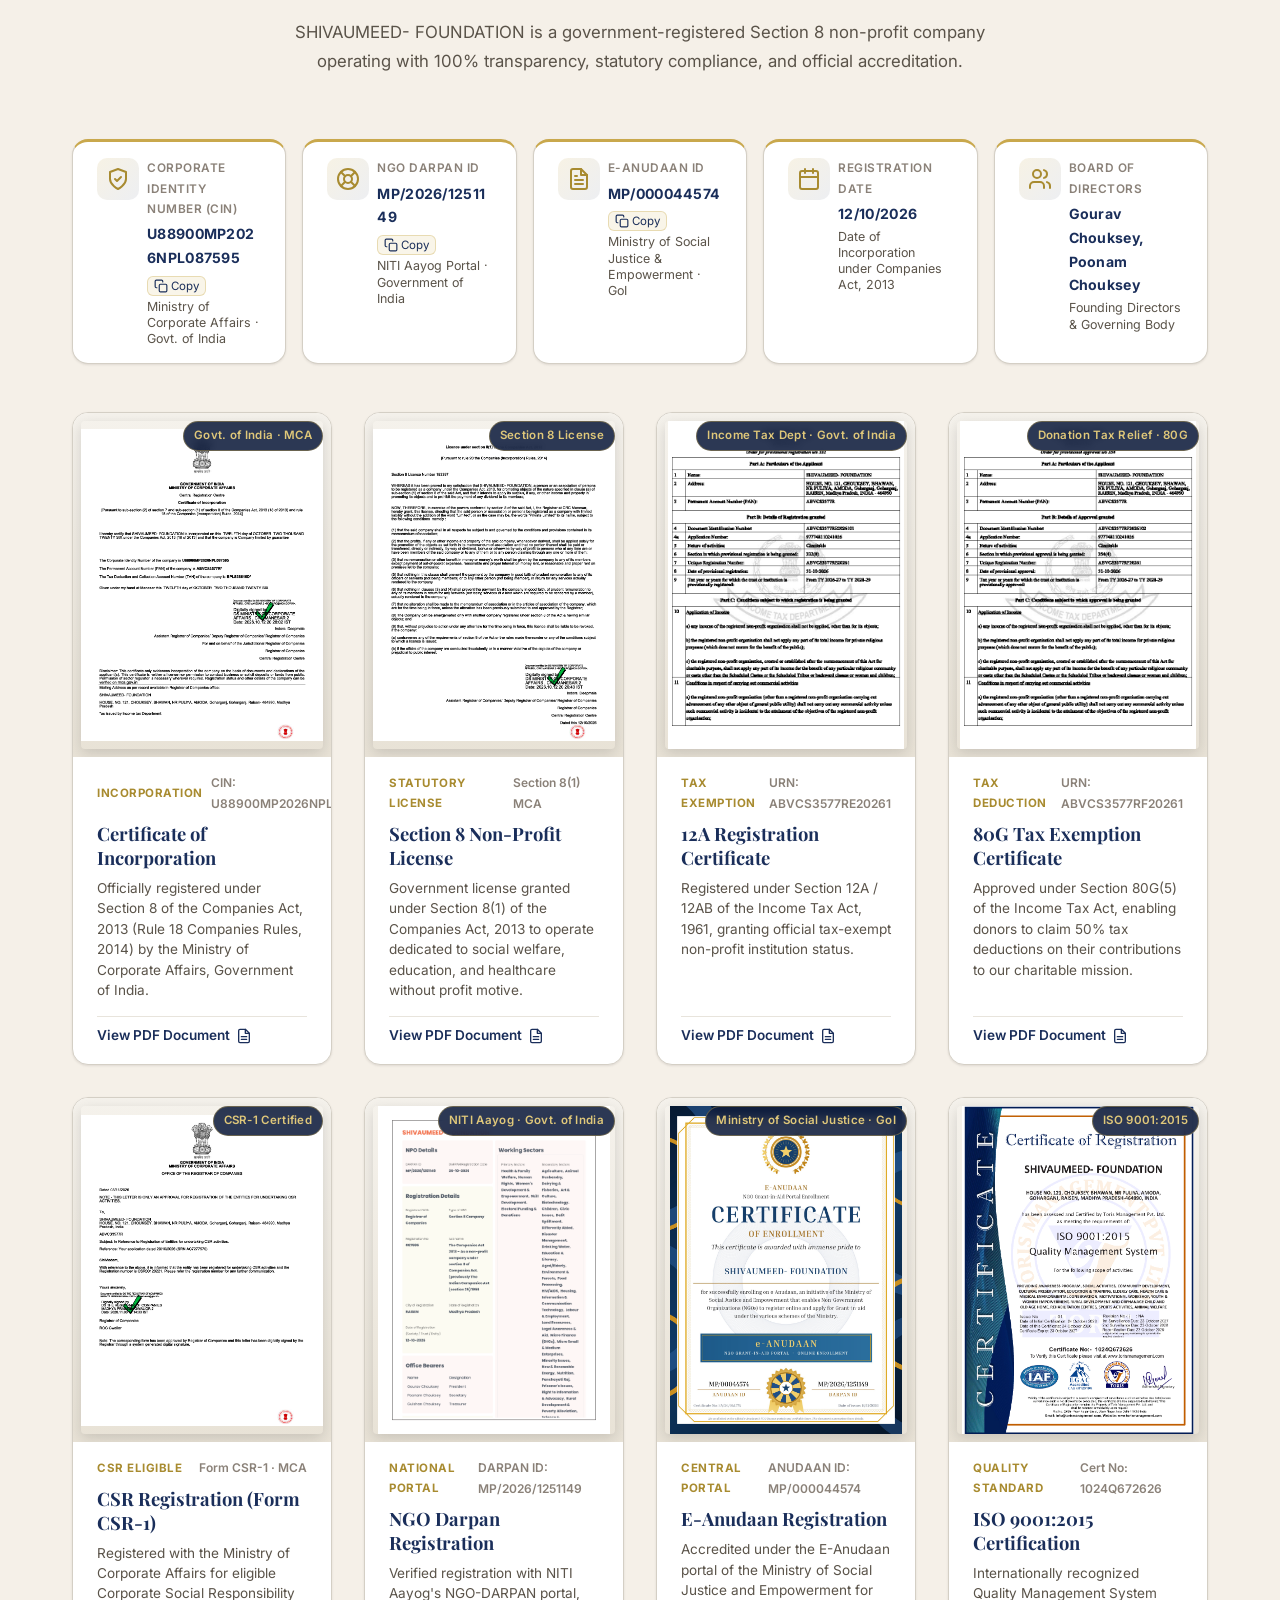
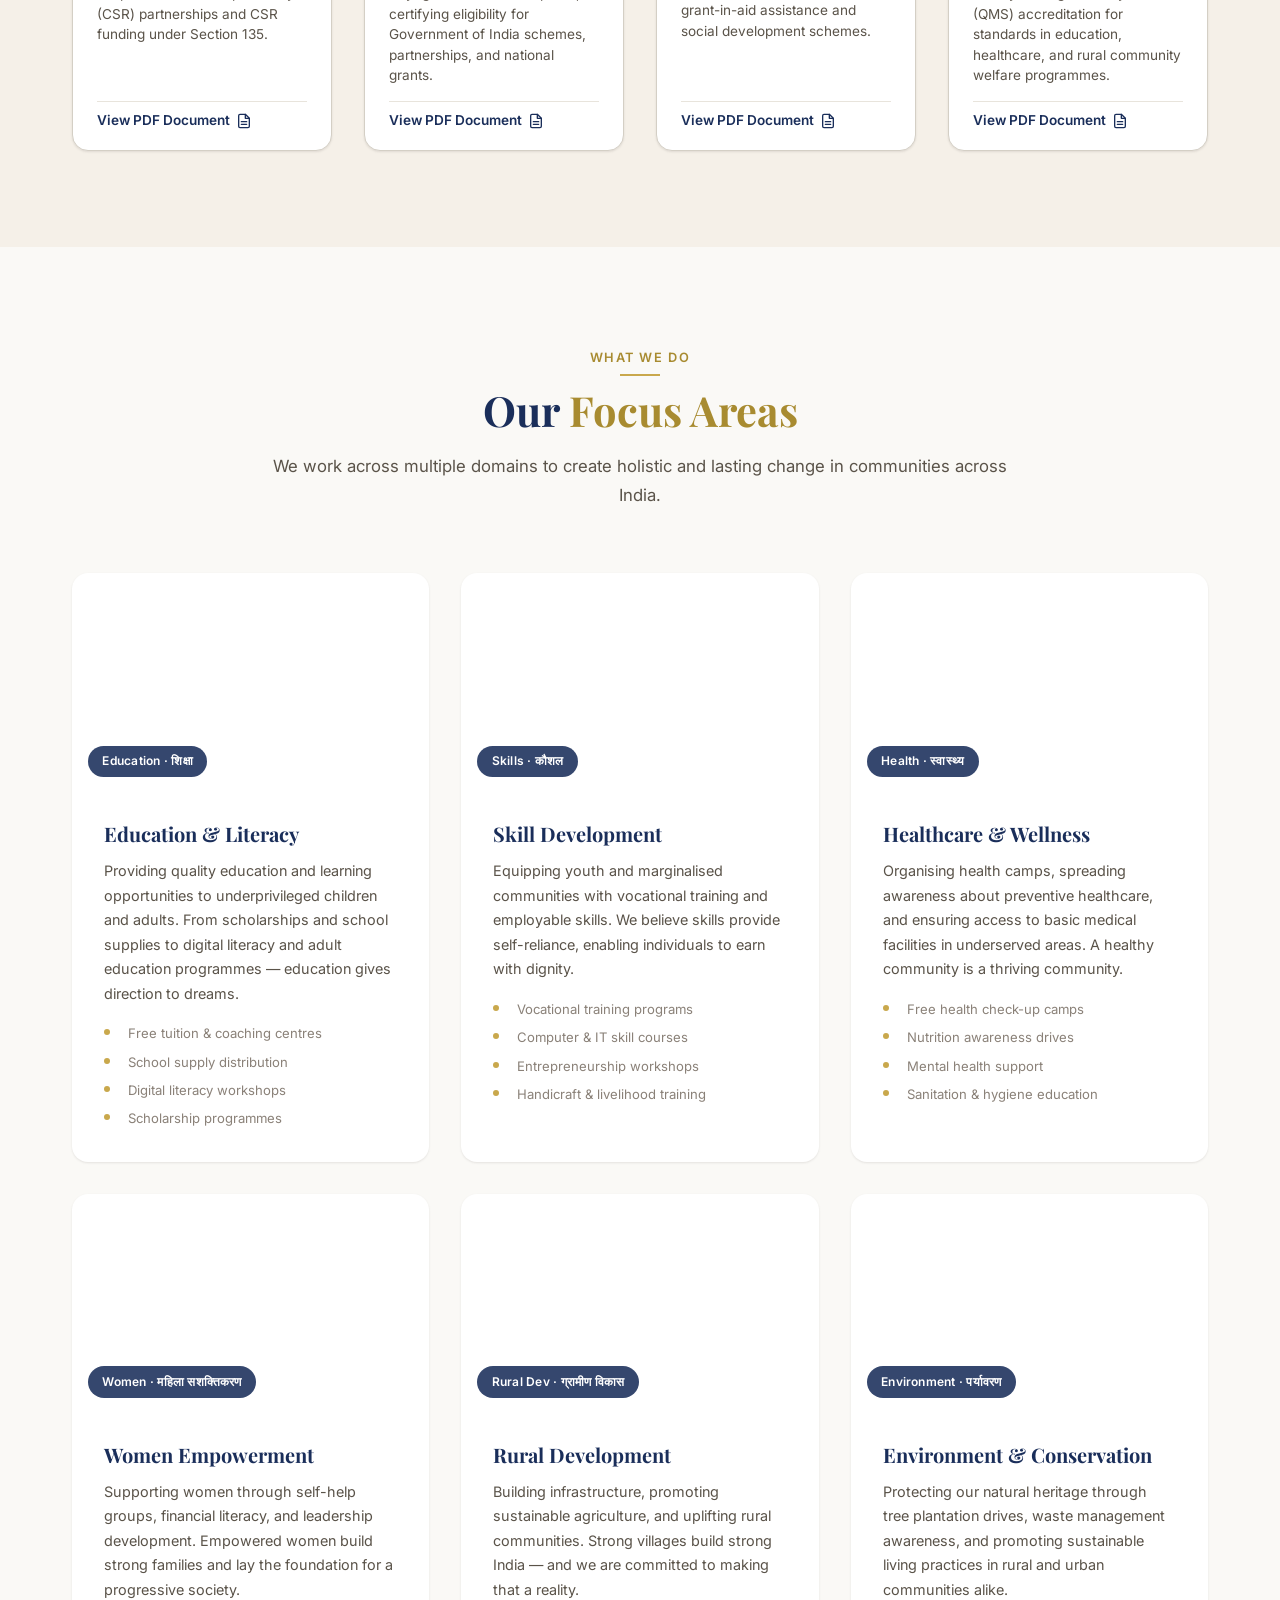
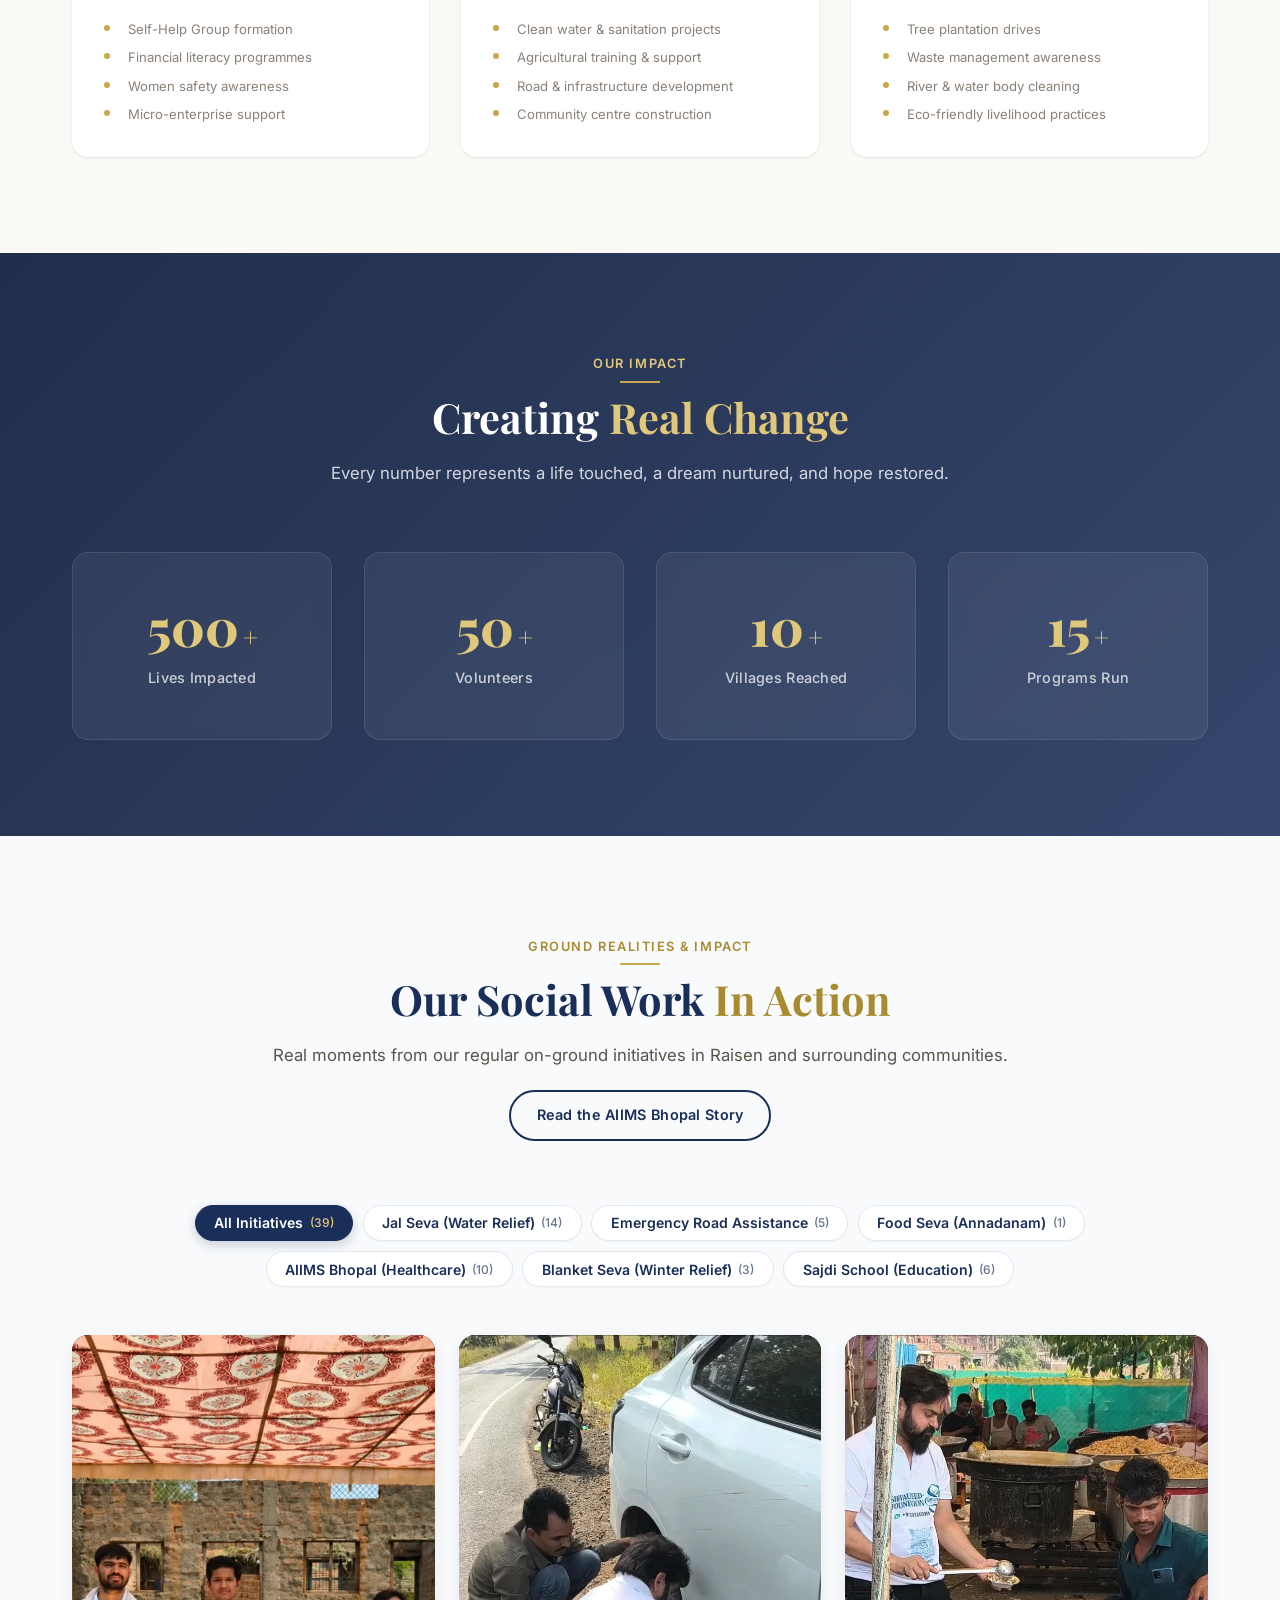
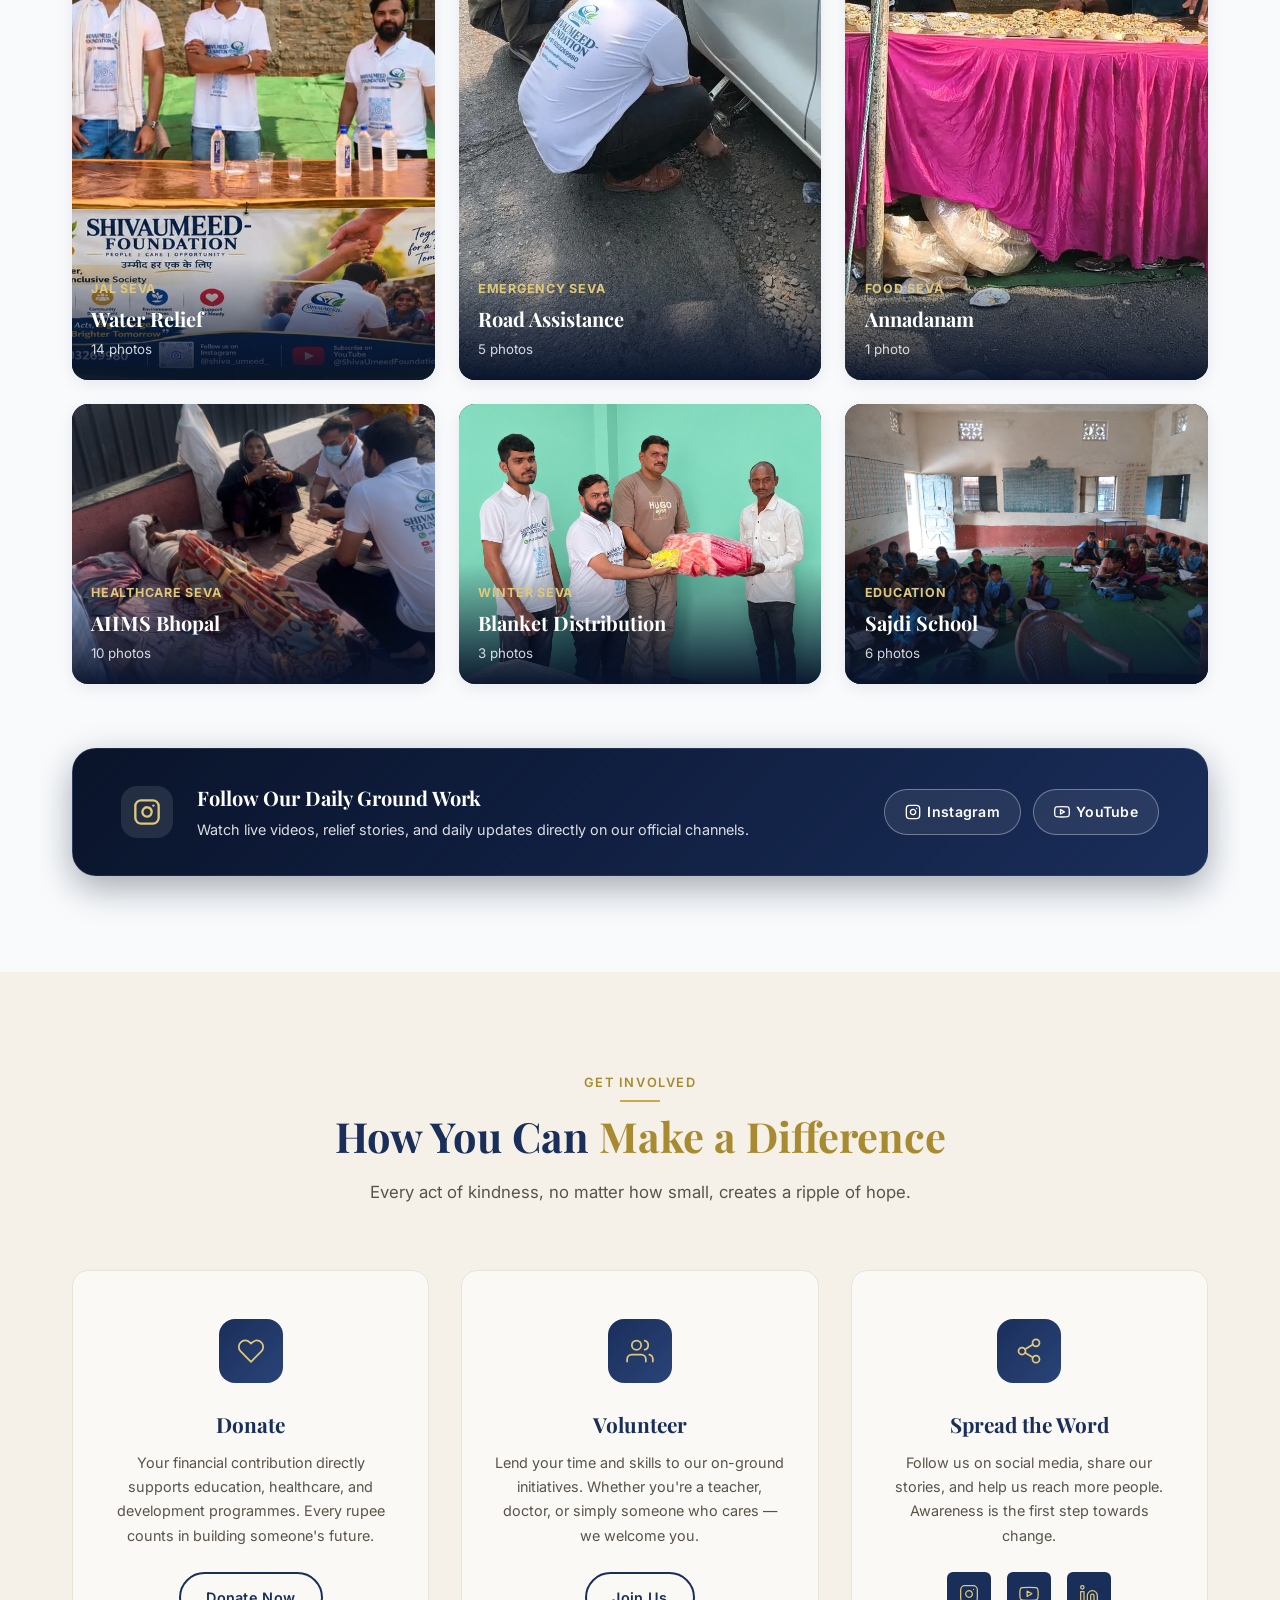
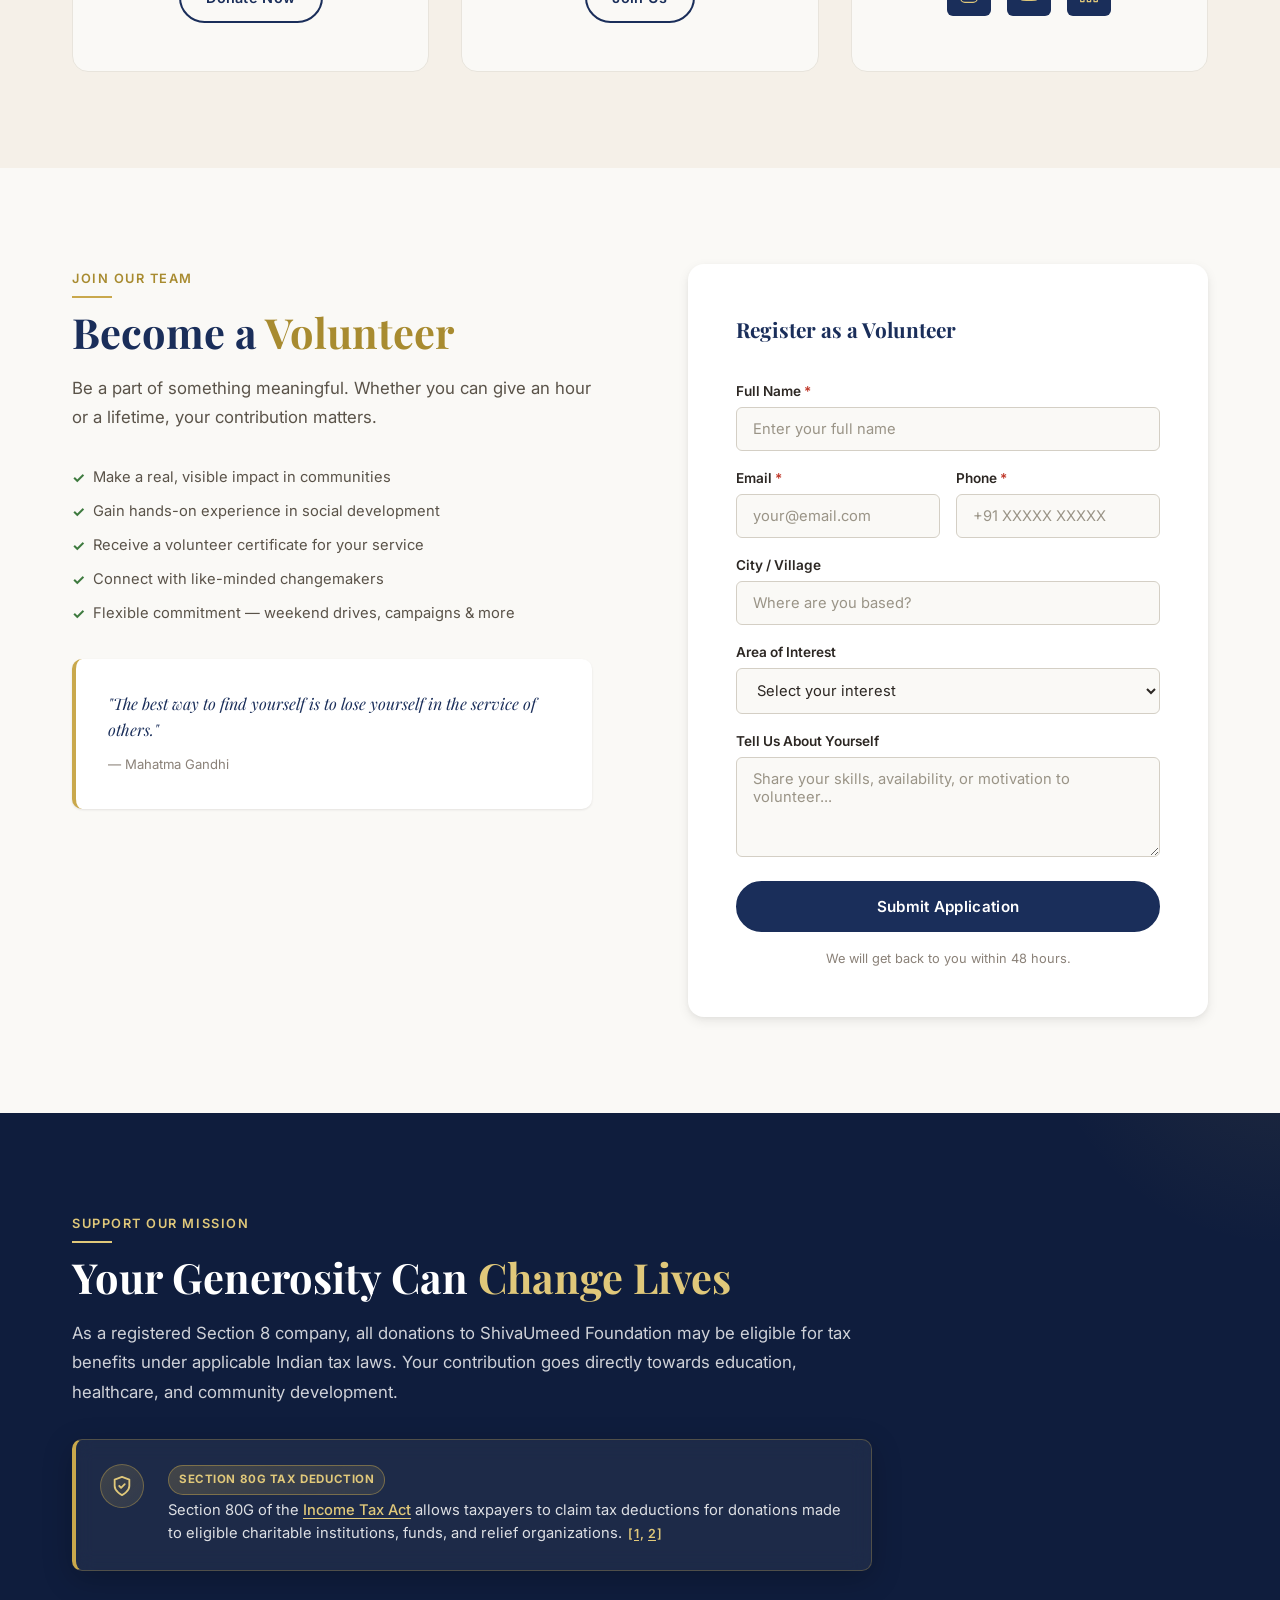
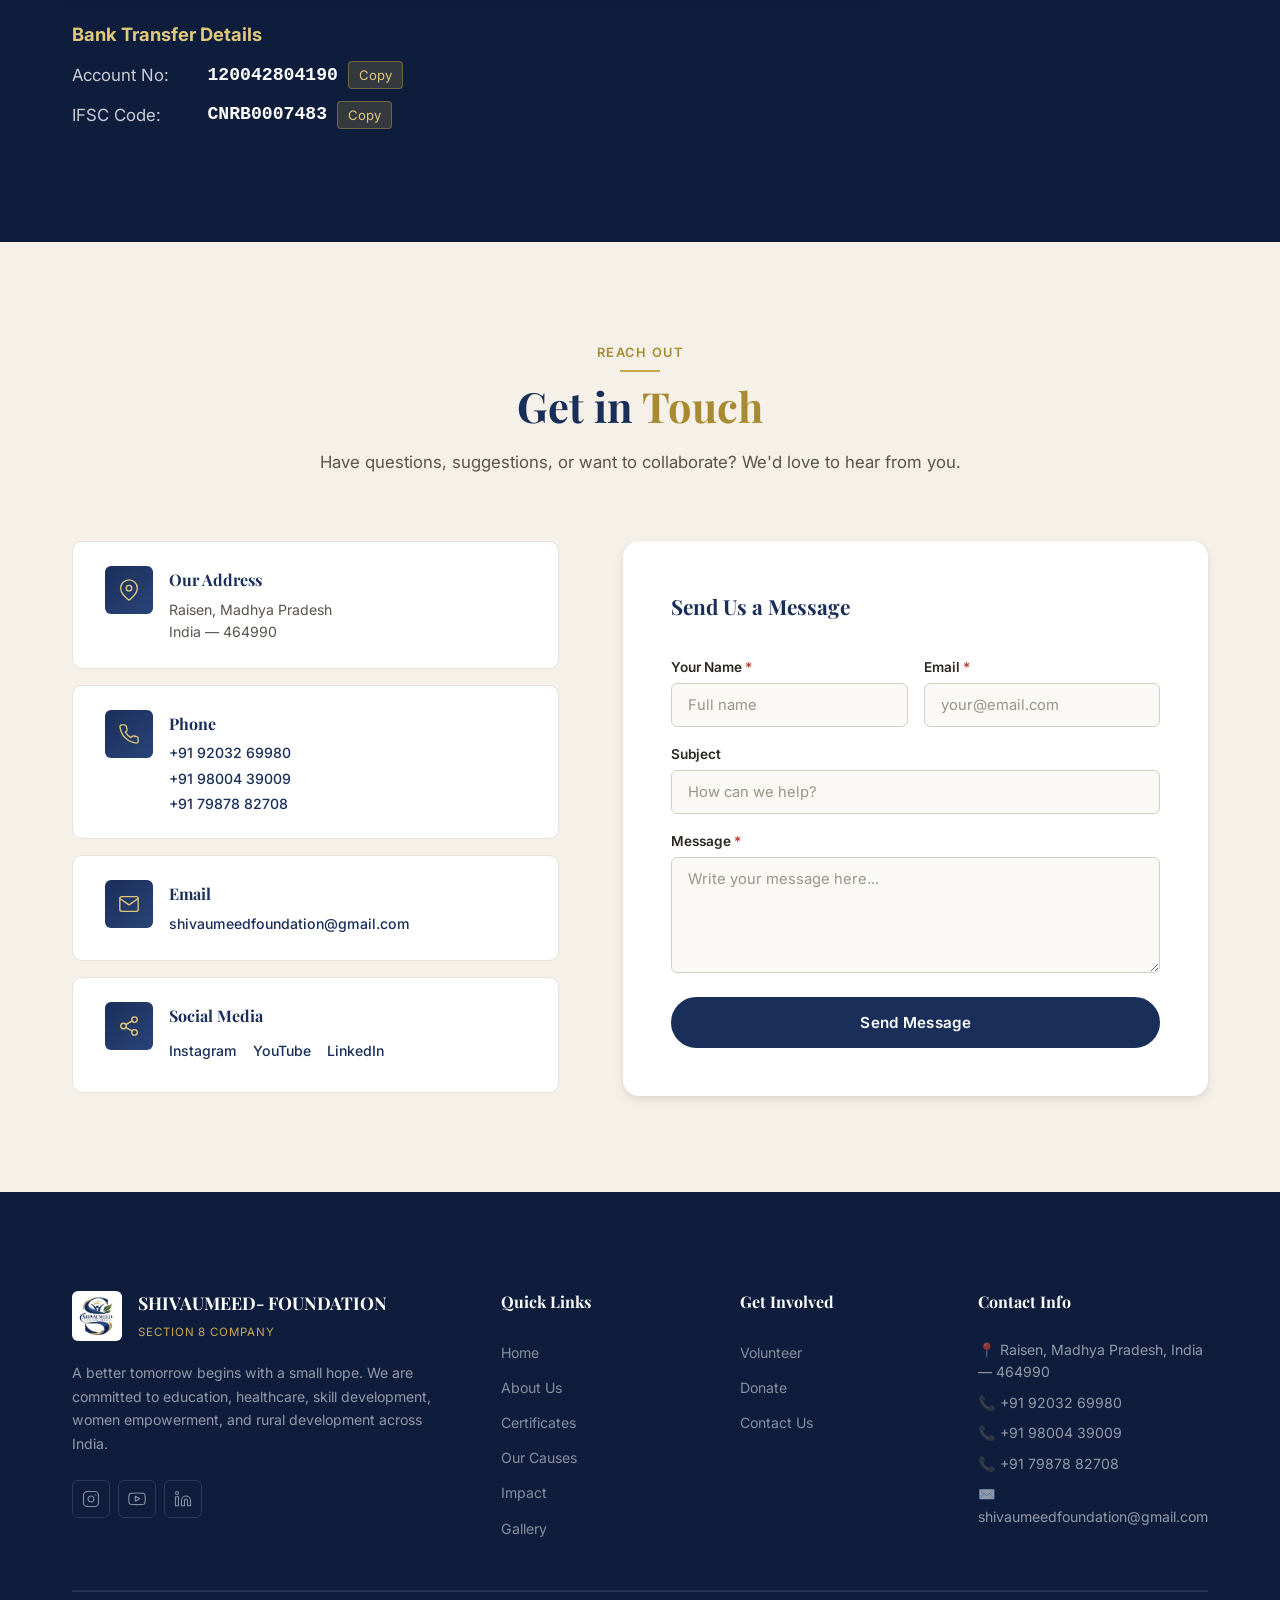
==== commit 771530f9: "Remove unused accent image from about section" ====
--- a/index.html
+++ b/index.html
@@ -373,10 +373,6 @@
                         <img src="cover_page.jpeg"
                             alt="ShivaUmeed Foundation cover - Hope, Education, Empowerment, Development" loading="lazy"
                             width="560" height="320">
-                    </div>
-                    <div class="about-img-accent">
-                        <img src="https://images.unsplash.com/photo-1509099836639-18ba4637b590?w=400&q=80"
-                            alt="Volunteer teaching children in rural India" loading="lazy" width="280" height="280">
                     </div>
                     <div class="about-experience-badge">
                         <span class="badge-text">Registered</span>
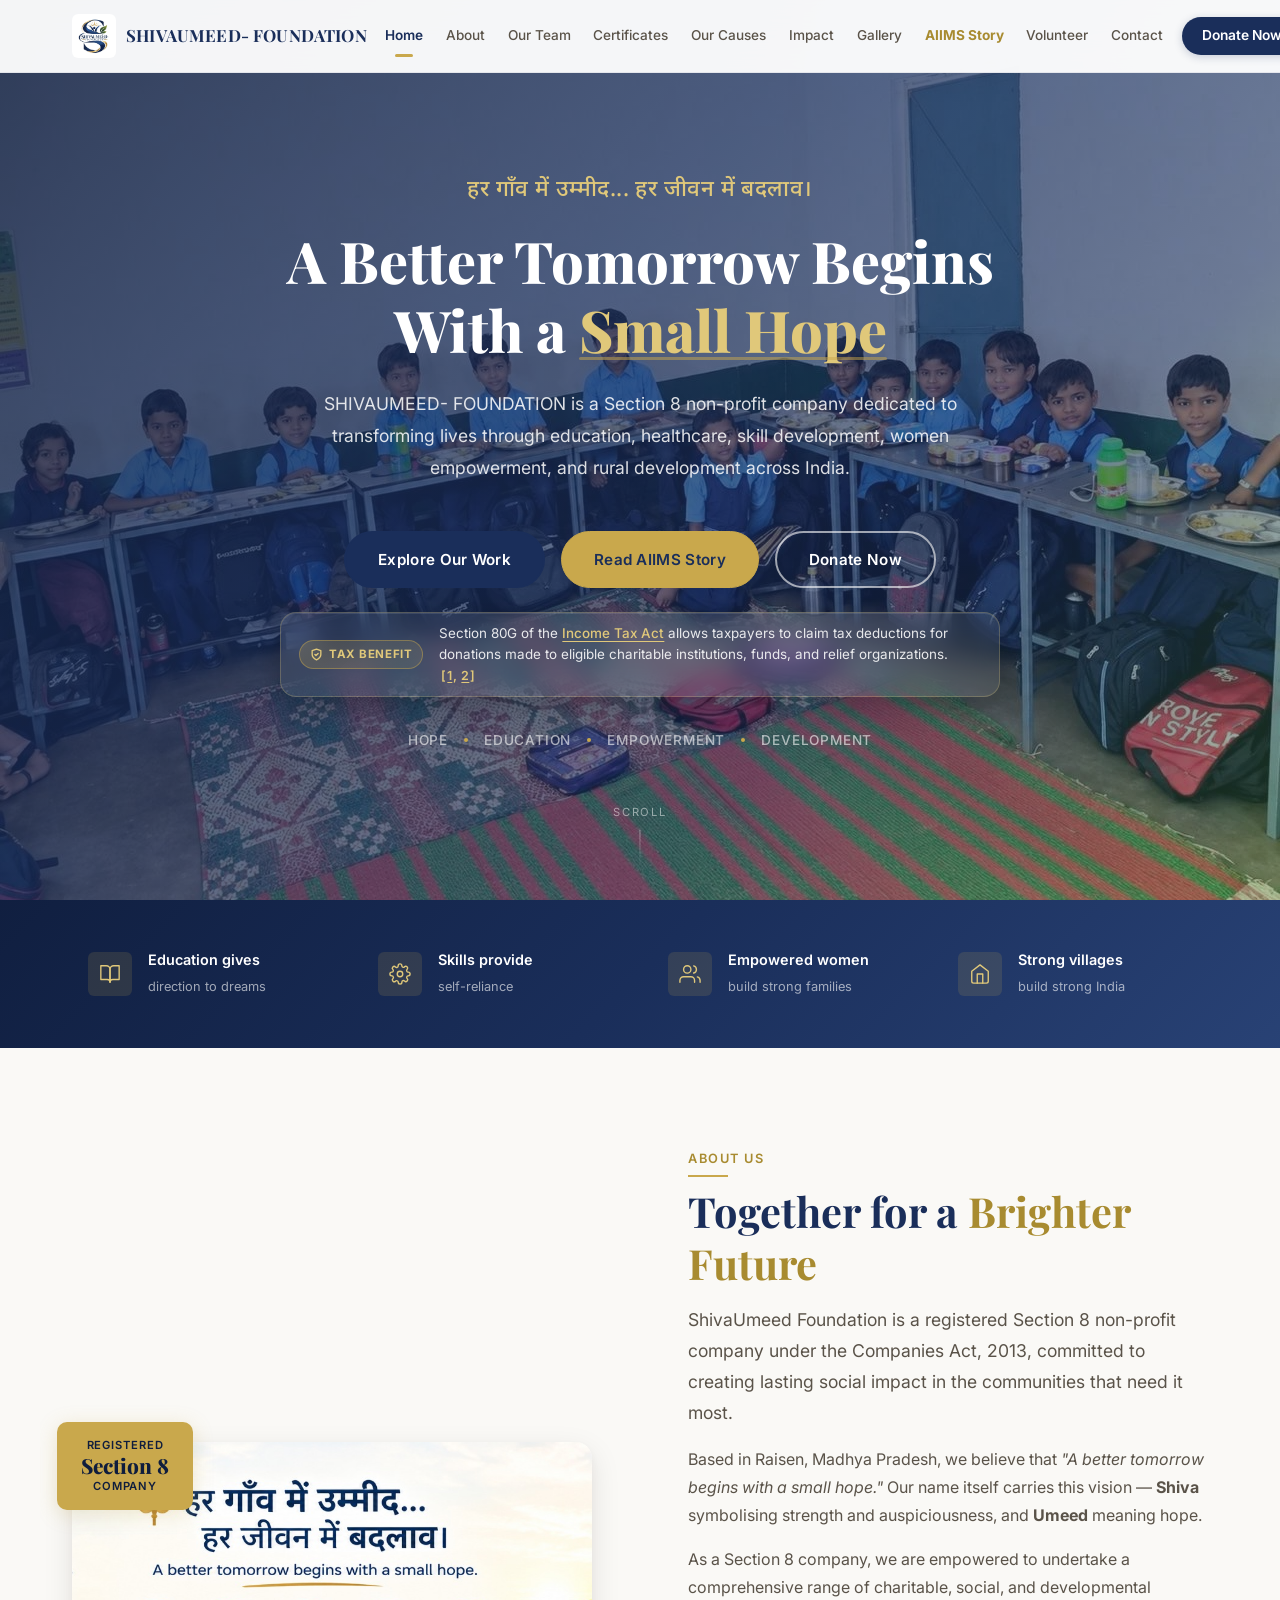
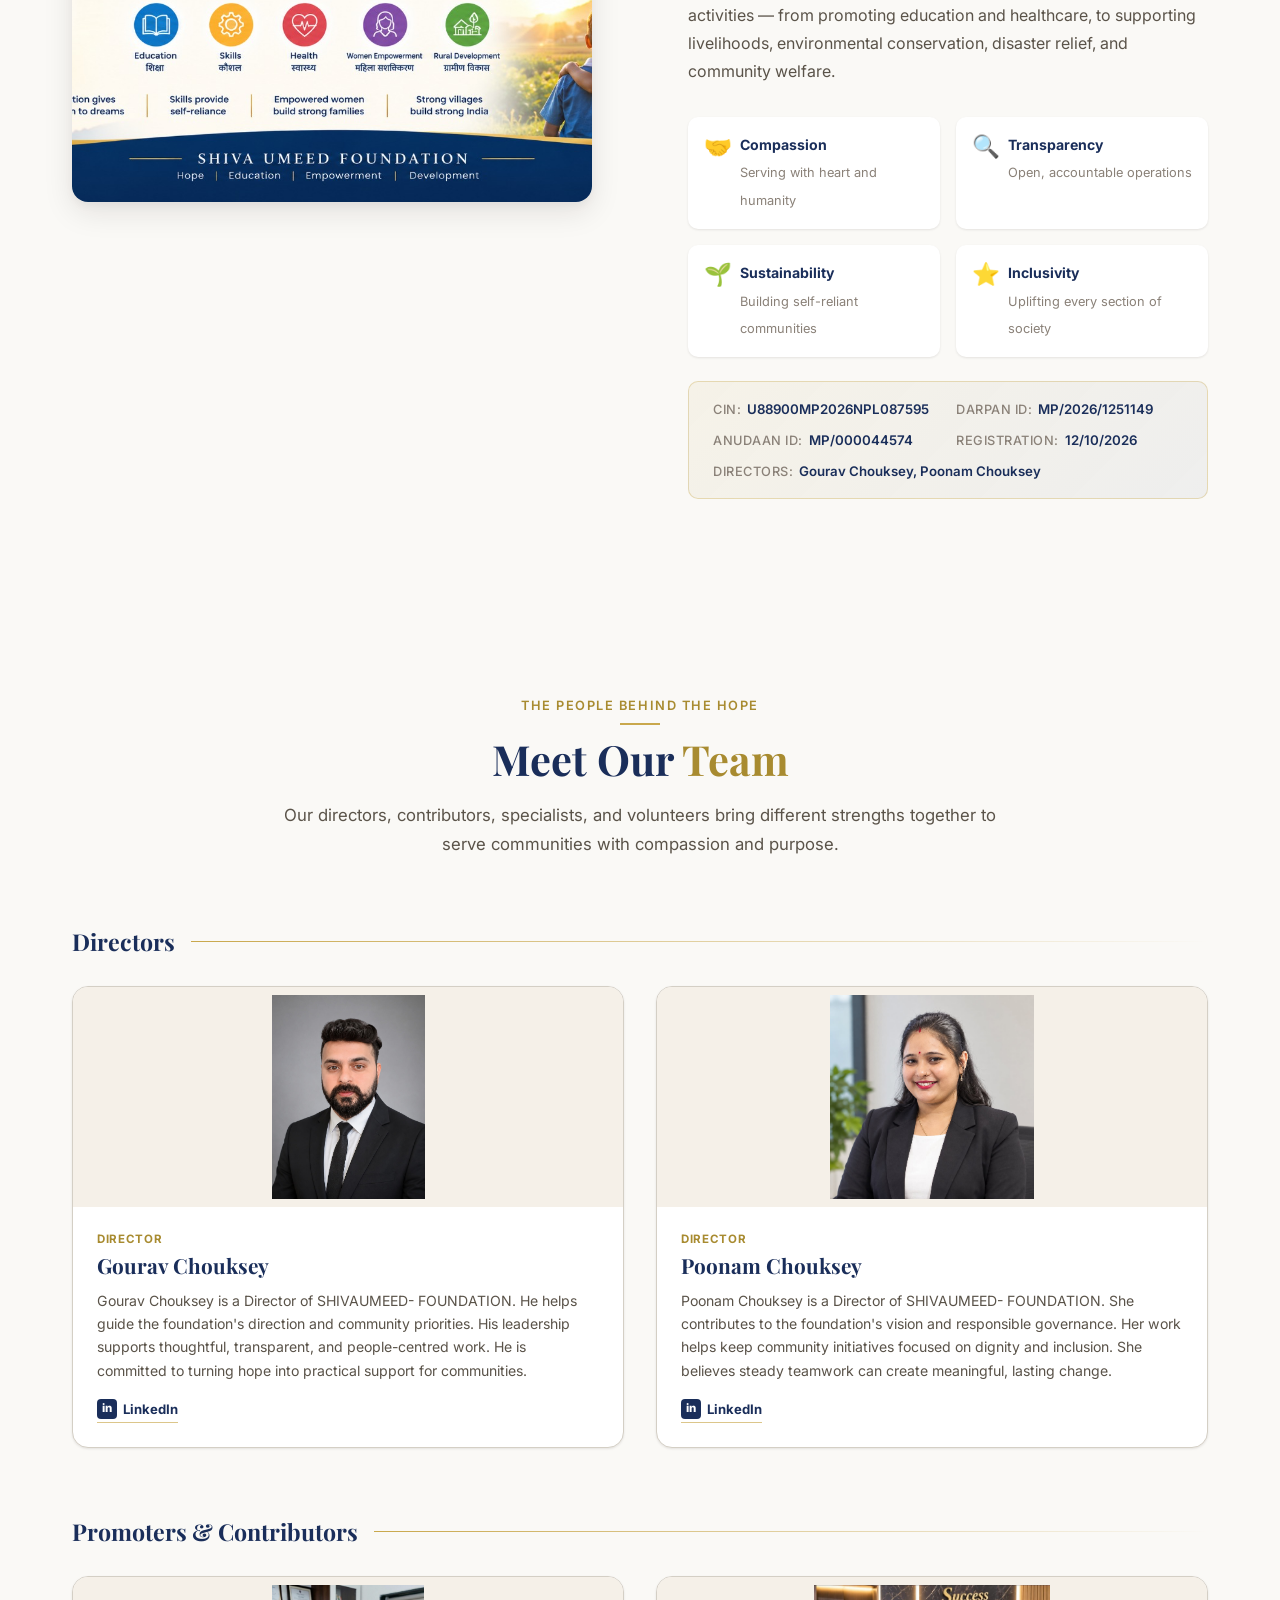
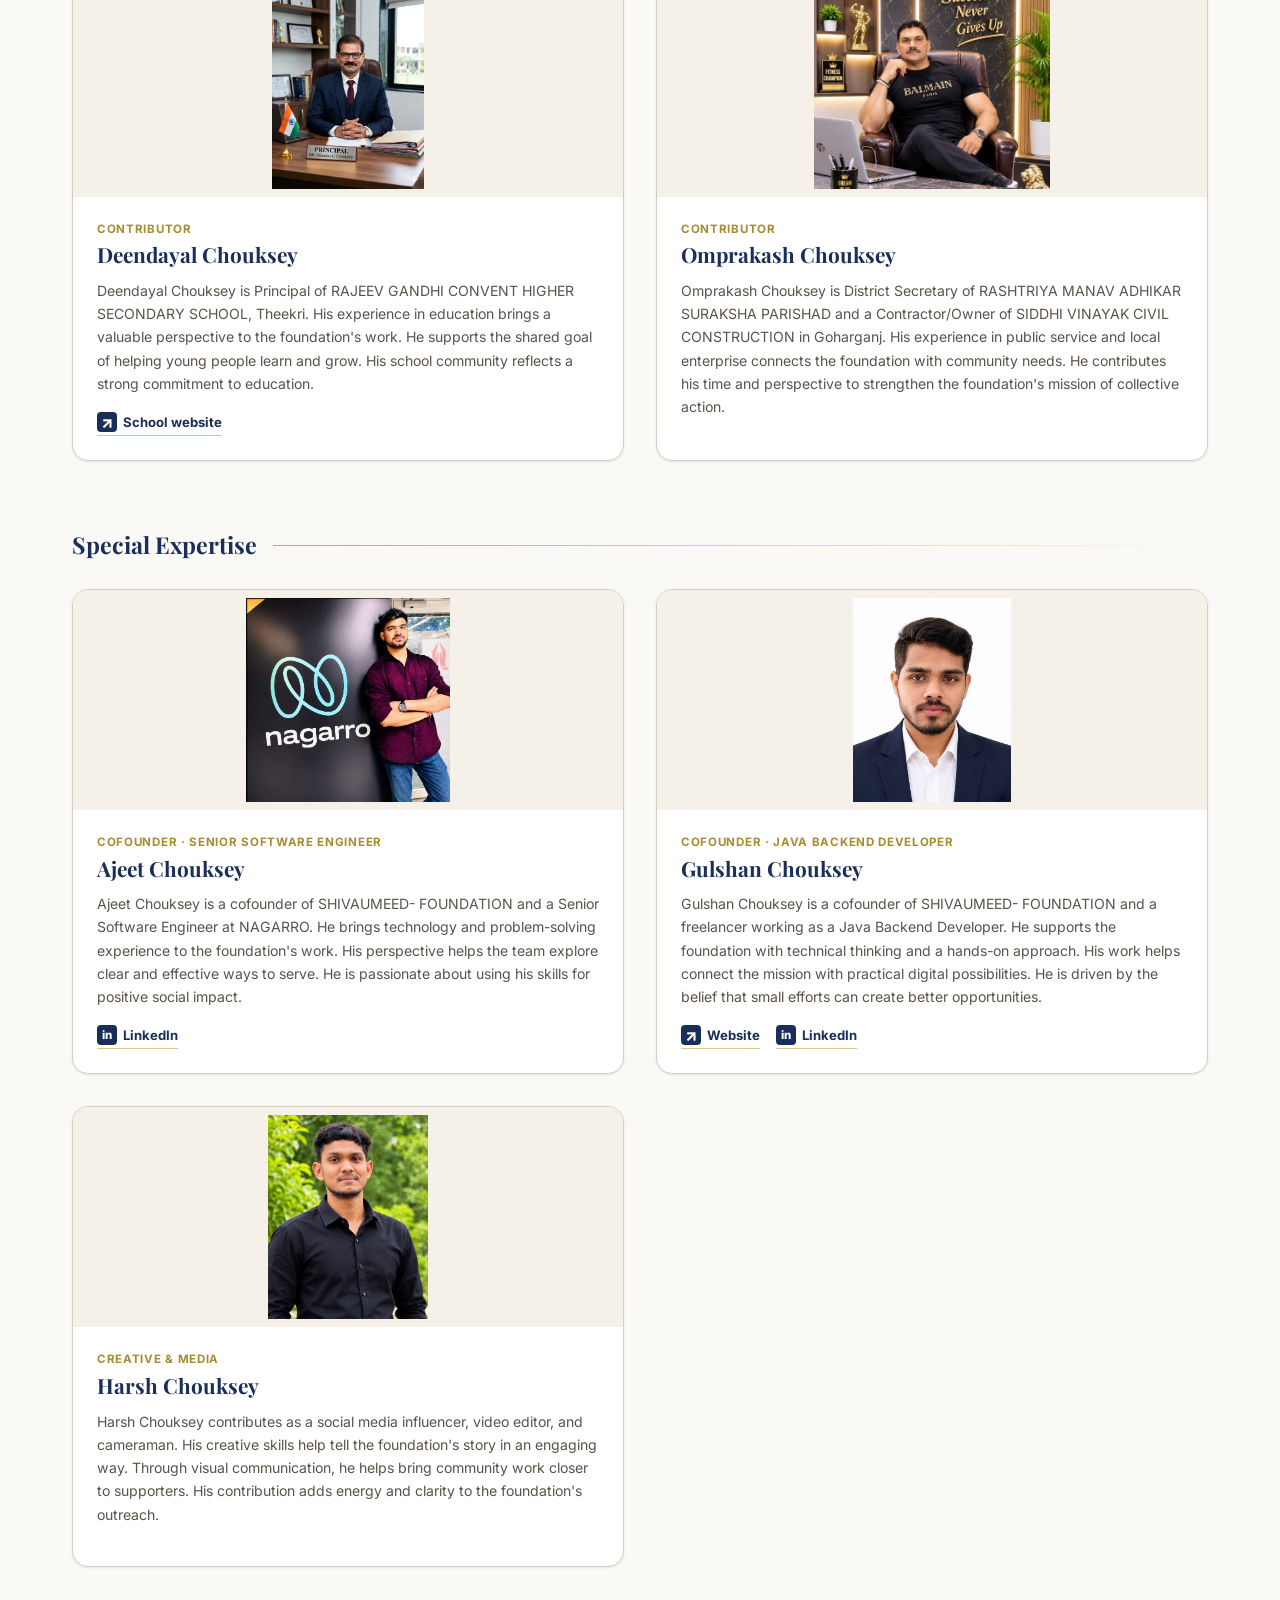
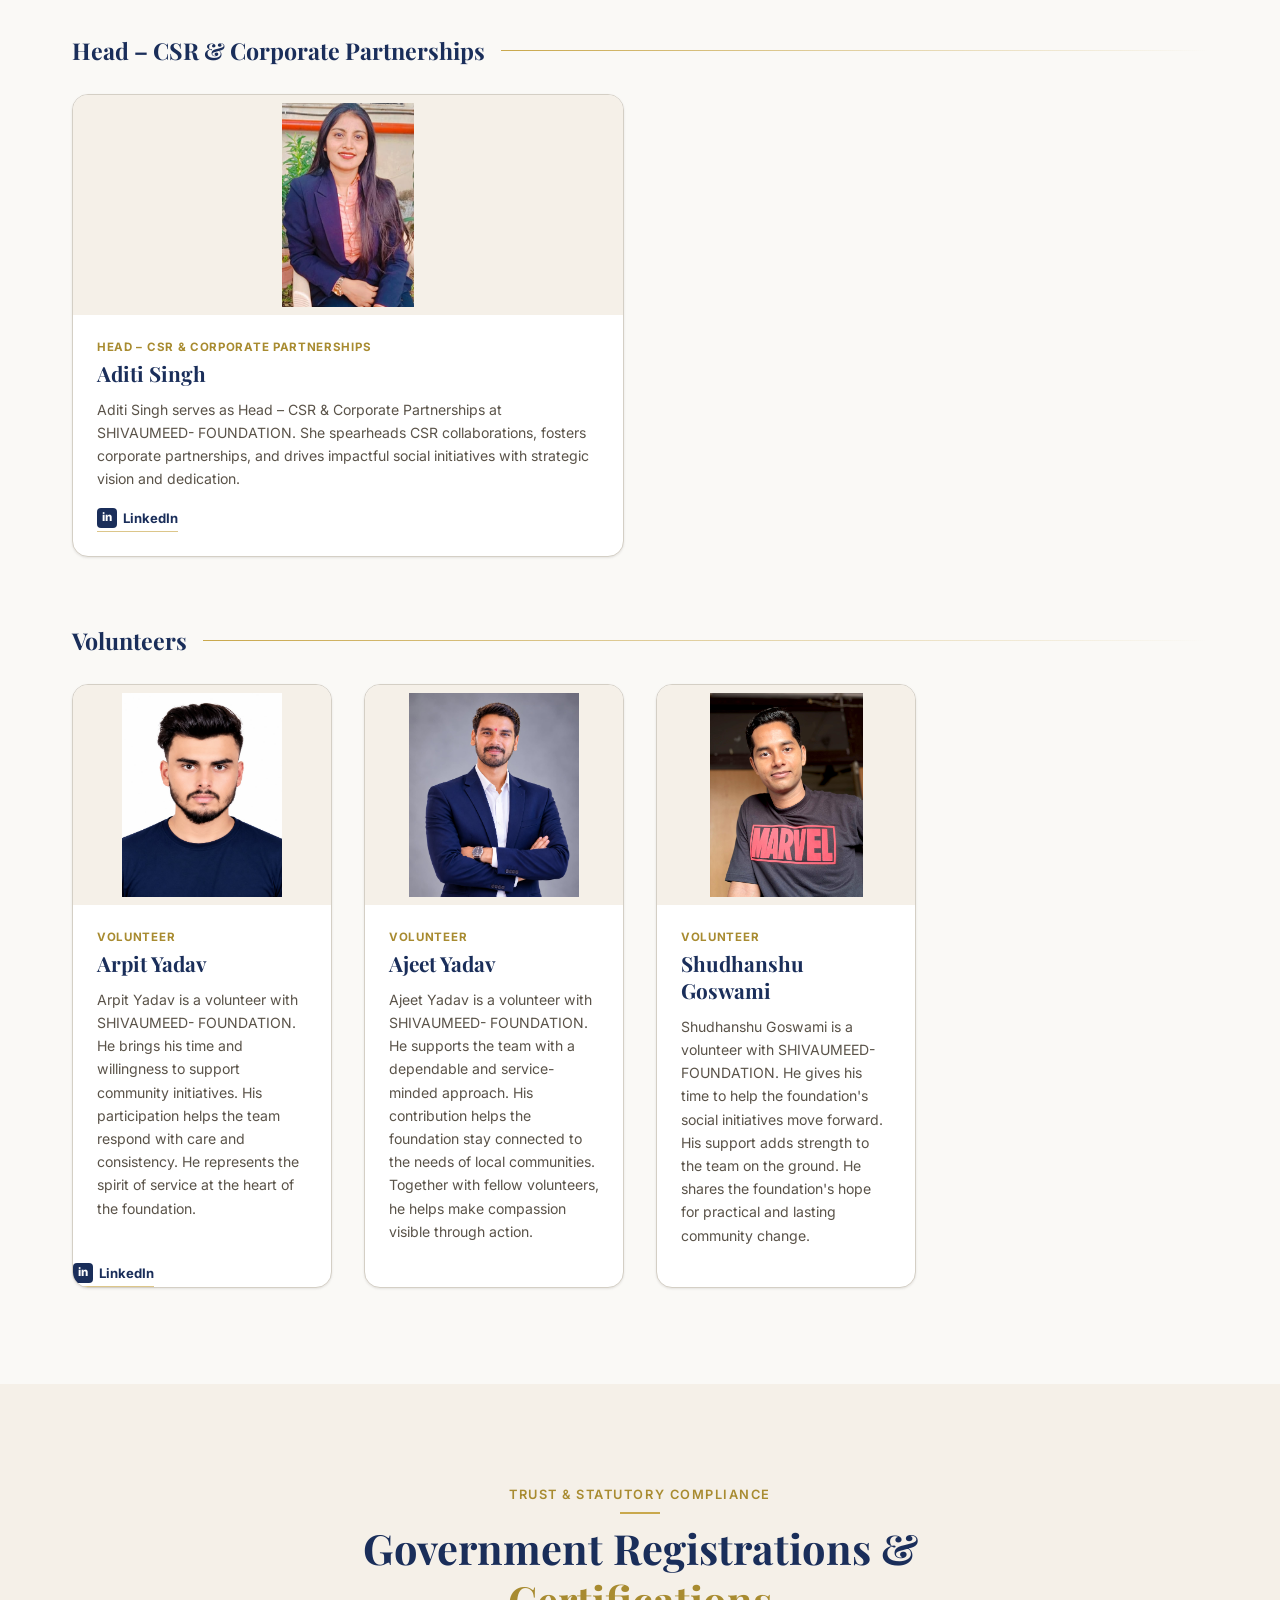
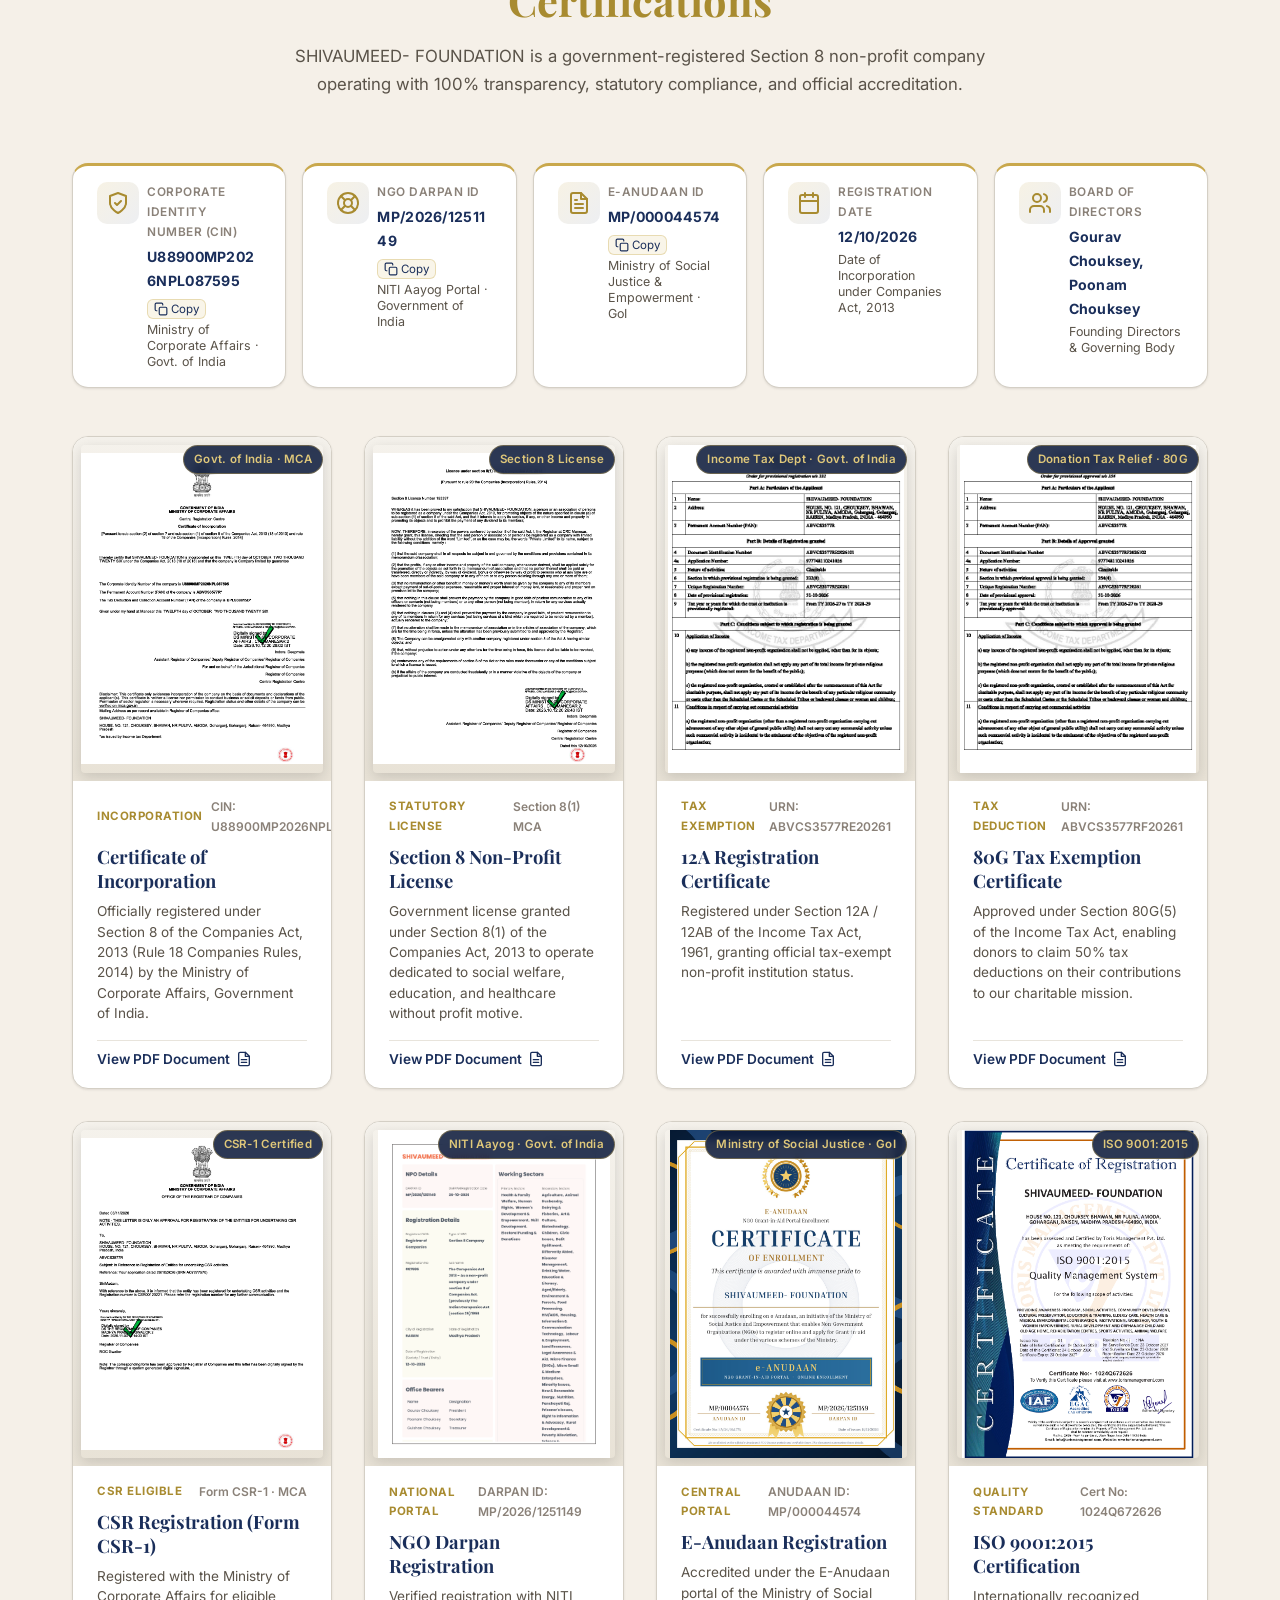
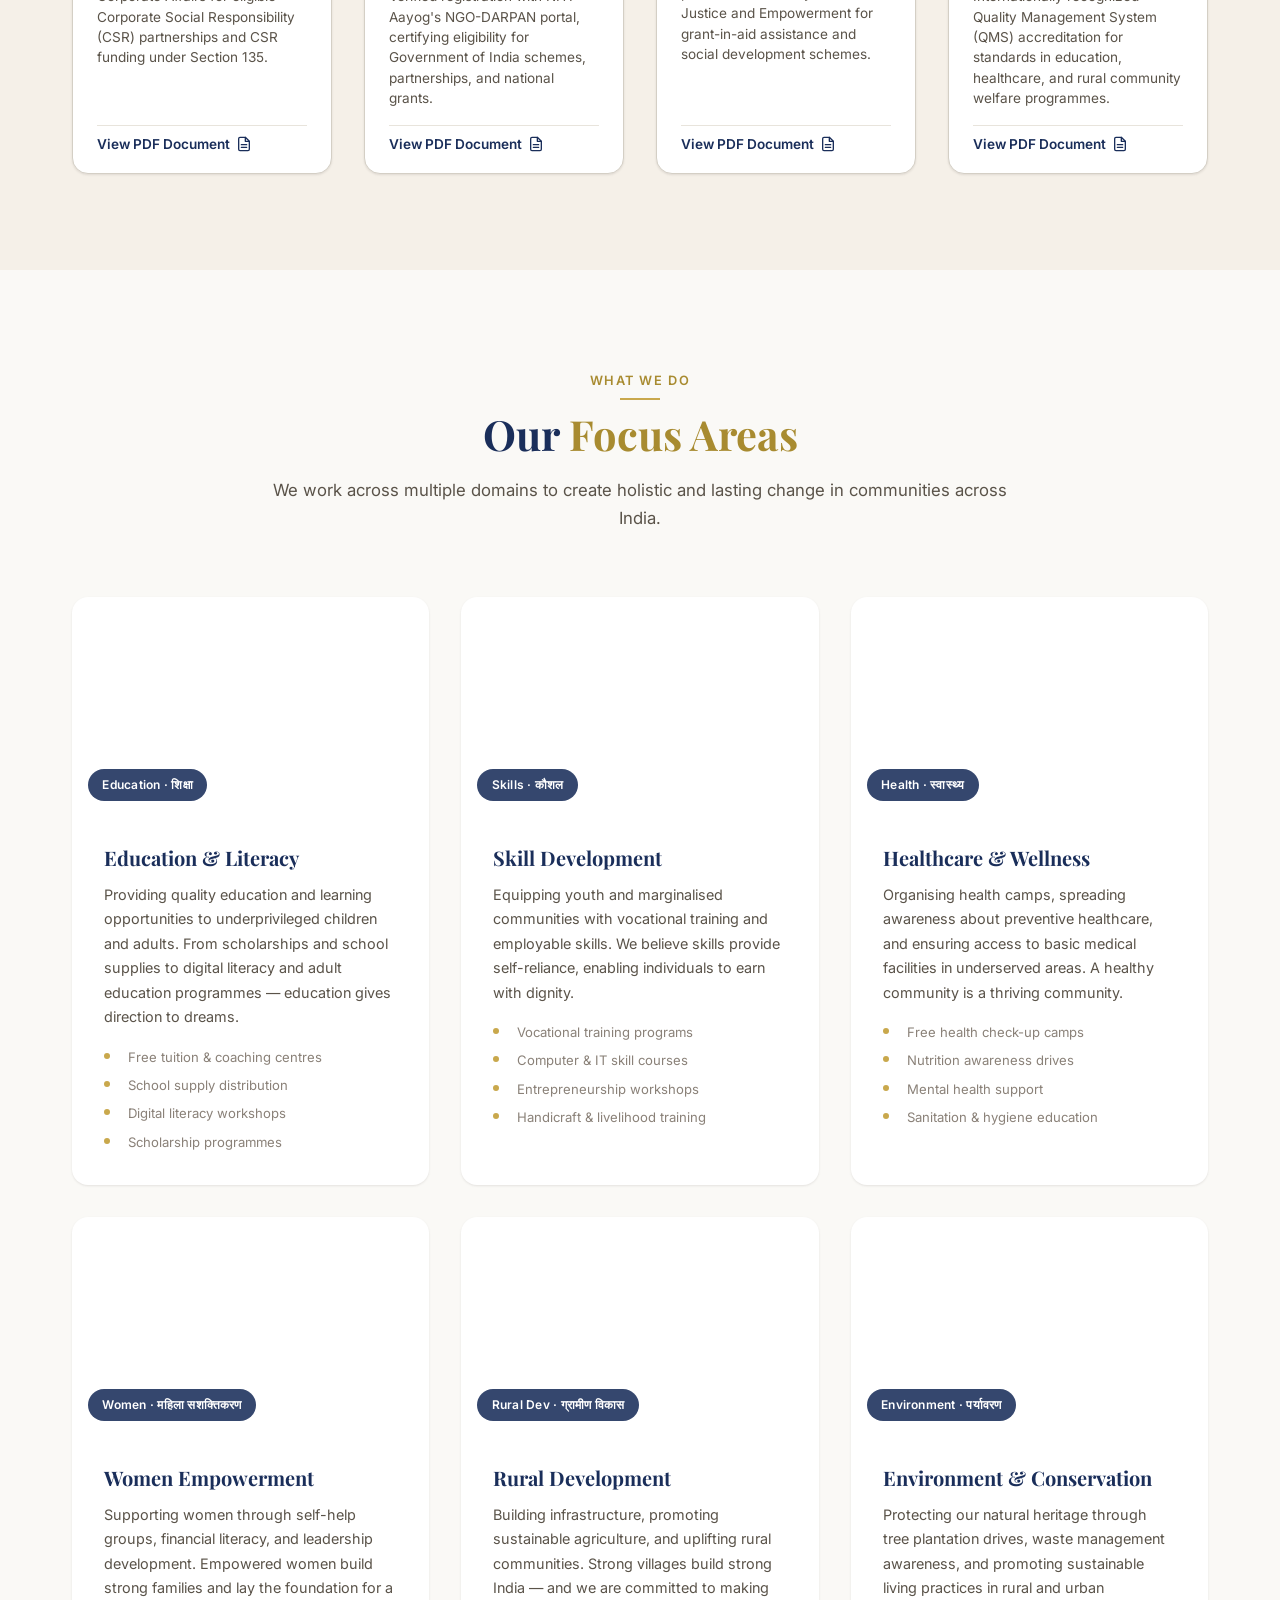
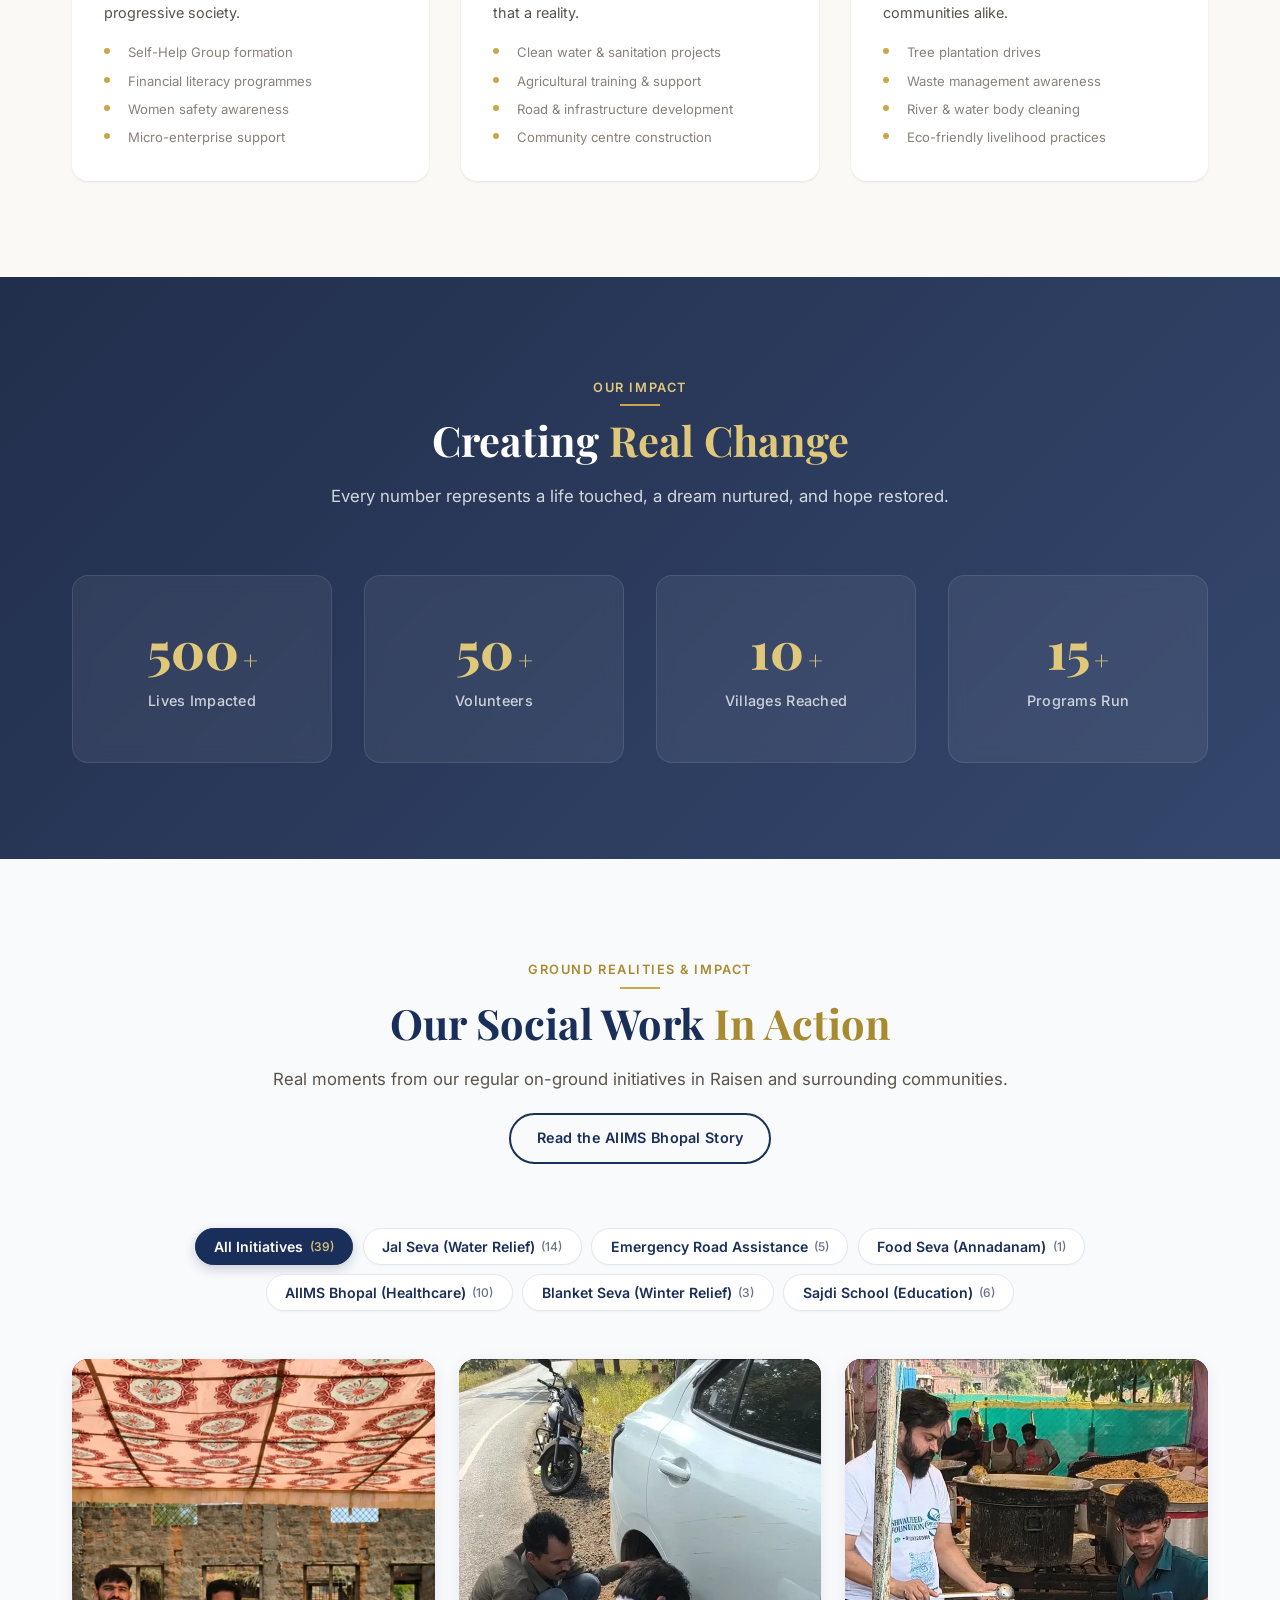
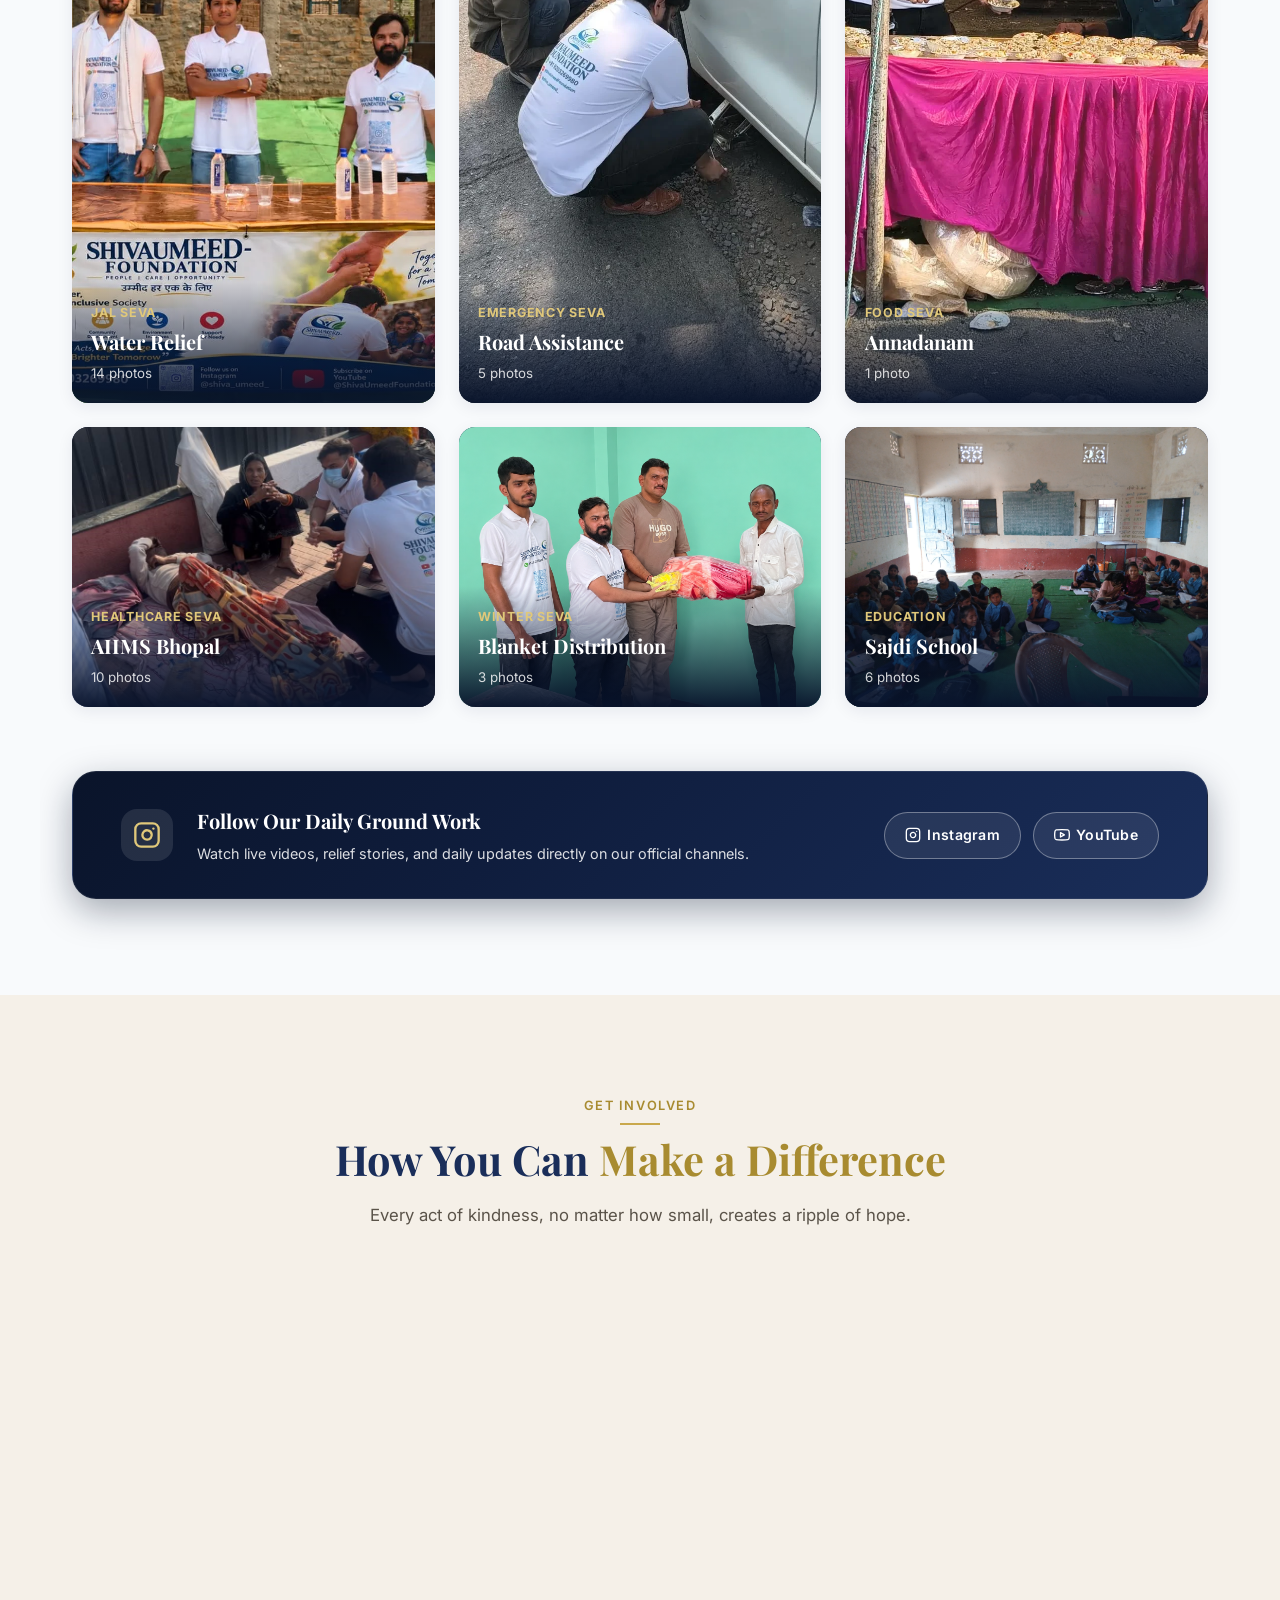
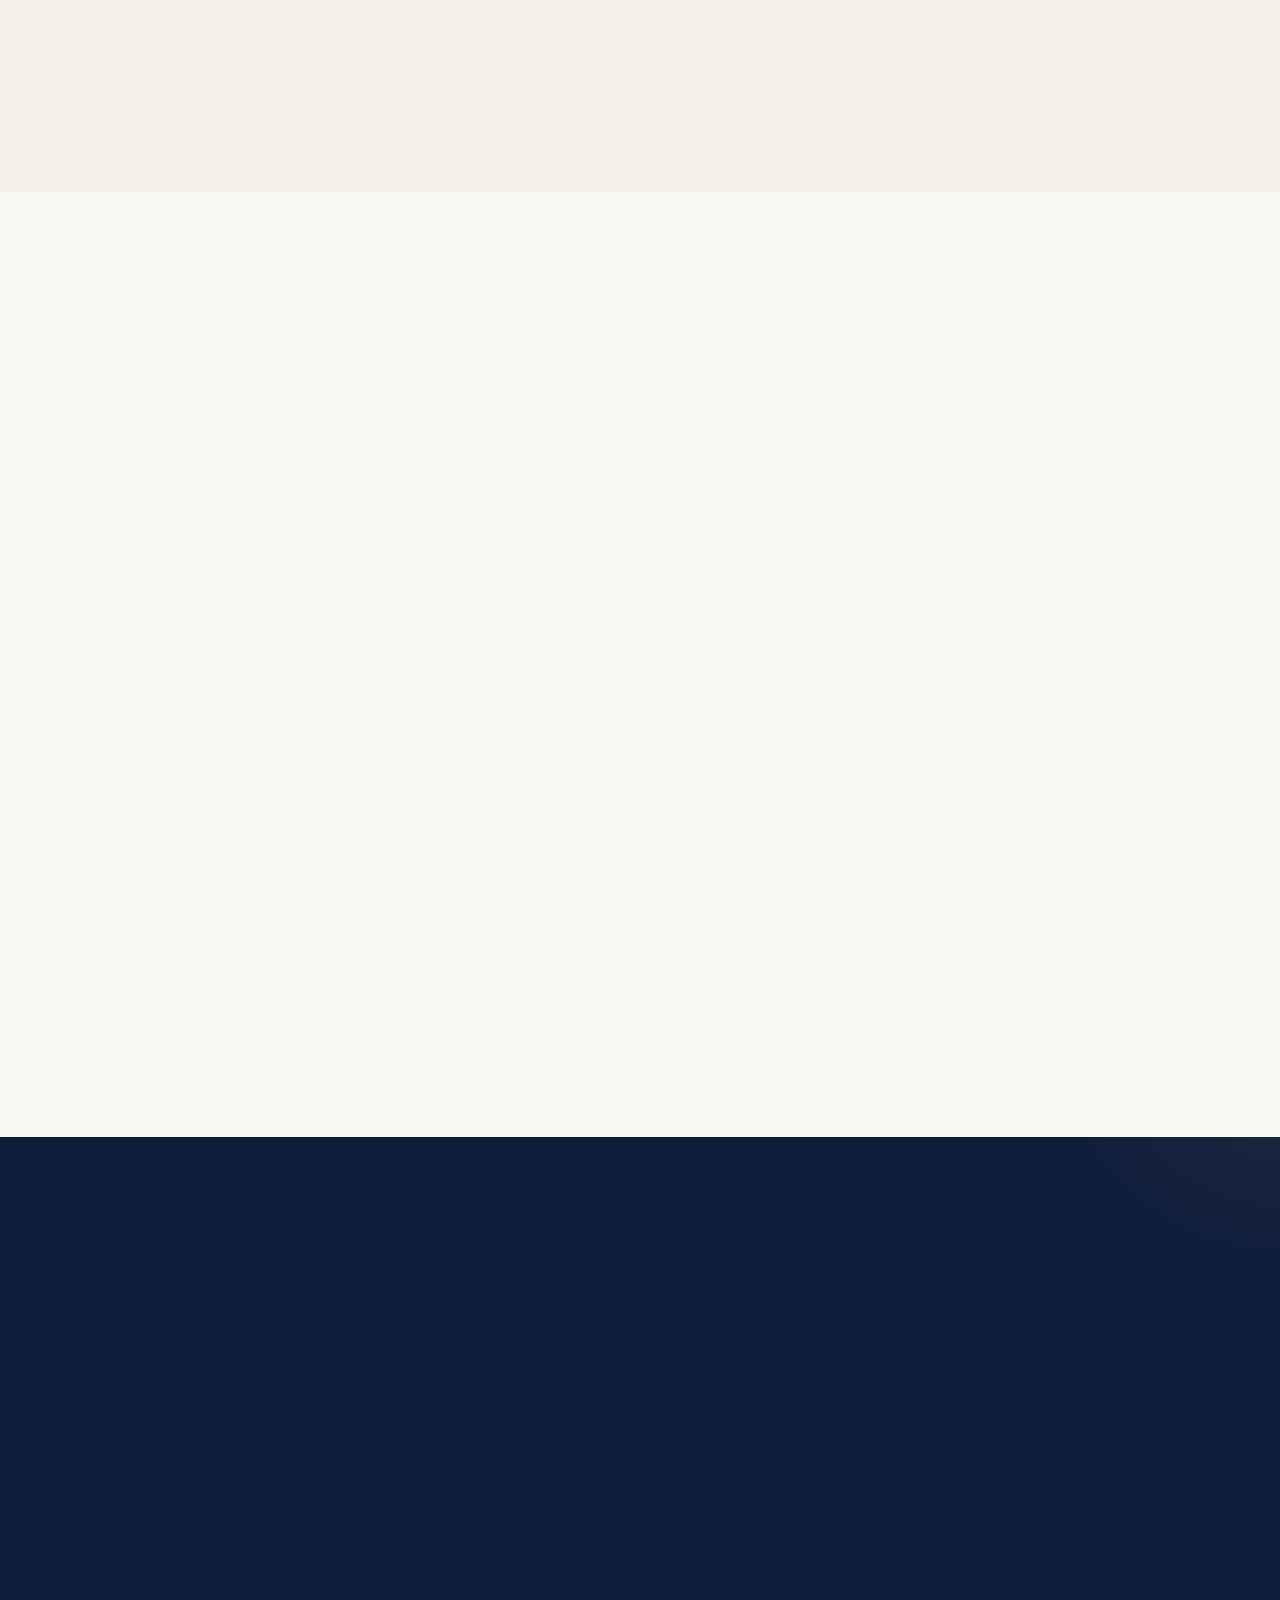
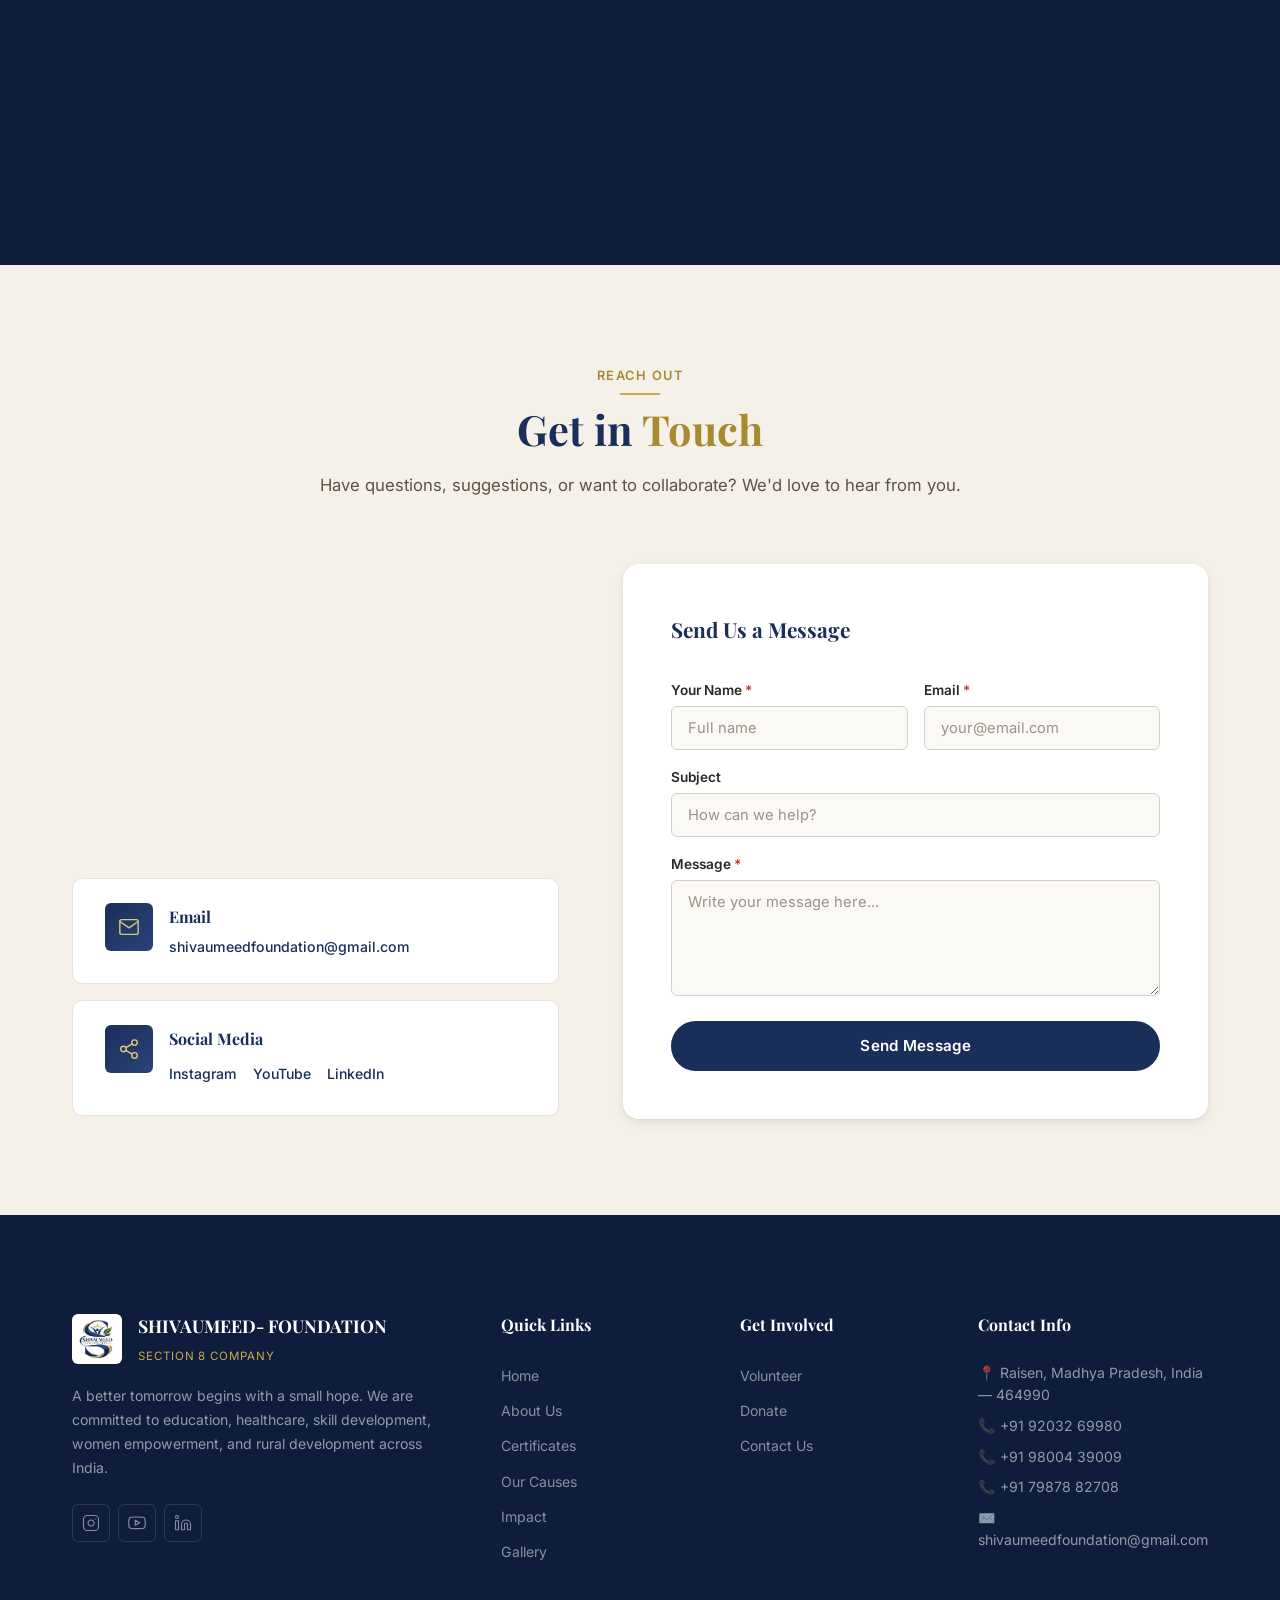
==== commit 40916d85: "Update Aditi Singh's designation to Head – CSR & Corporate Partnerships in team roster and website" ====
--- a/index.html
+++ b/index.html
@@ -606,17 +606,17 @@
                 </div>
 
                 <div class="team-group">
-                    <h3 class="team-group-title">Project Manager</h3>
+                    <h3 class="team-group-title">Head – CSR &amp; Corporate Partnerships</h3>
                     <div class="team-grid">
                         <article class="team-card">
                             <div class="team-photo-wrap"><img src="Team/Aditi%20Singh.jpeg" alt="Aditi Singh"
                                     class="team-photo" loading="lazy"></div>
                             <div class="team-card-body">
-                                <span class="team-role">Project Manager</span>
+                                <span class="team-role">Head – CSR &amp; Corporate Partnerships</span>
                                 <h4 class="team-name">Aditi Singh</h4>
-                                <p class="team-bio">Aditi Singh serves as Project Manager at SHIVAUMEED- FOUNDATION.
-                                    She helps coordinate activities, support volunteers, and keep community initiatives
-                                    moving with care and consistency.</p>
+                                <p class="team-bio">Aditi Singh serves as Head – CSR &amp; Corporate Partnerships at SHIVAUMEED- FOUNDATION.
+                                    She spearheads CSR collaborations, fosters corporate partnerships, and drives impactful social initiatives
+                                    with strategic vision and dedication.</p>
                                 <a class="team-profile-link" href="https://www.linkedin.com/in/aditi-singh-743642208/"
                                     target="_blank" rel="noopener noreferrer" aria-label="View Aditi Singh on LinkedIn">
                                     <span class="team-link-icon" aria-hidden="true">in</span> LinkedIn
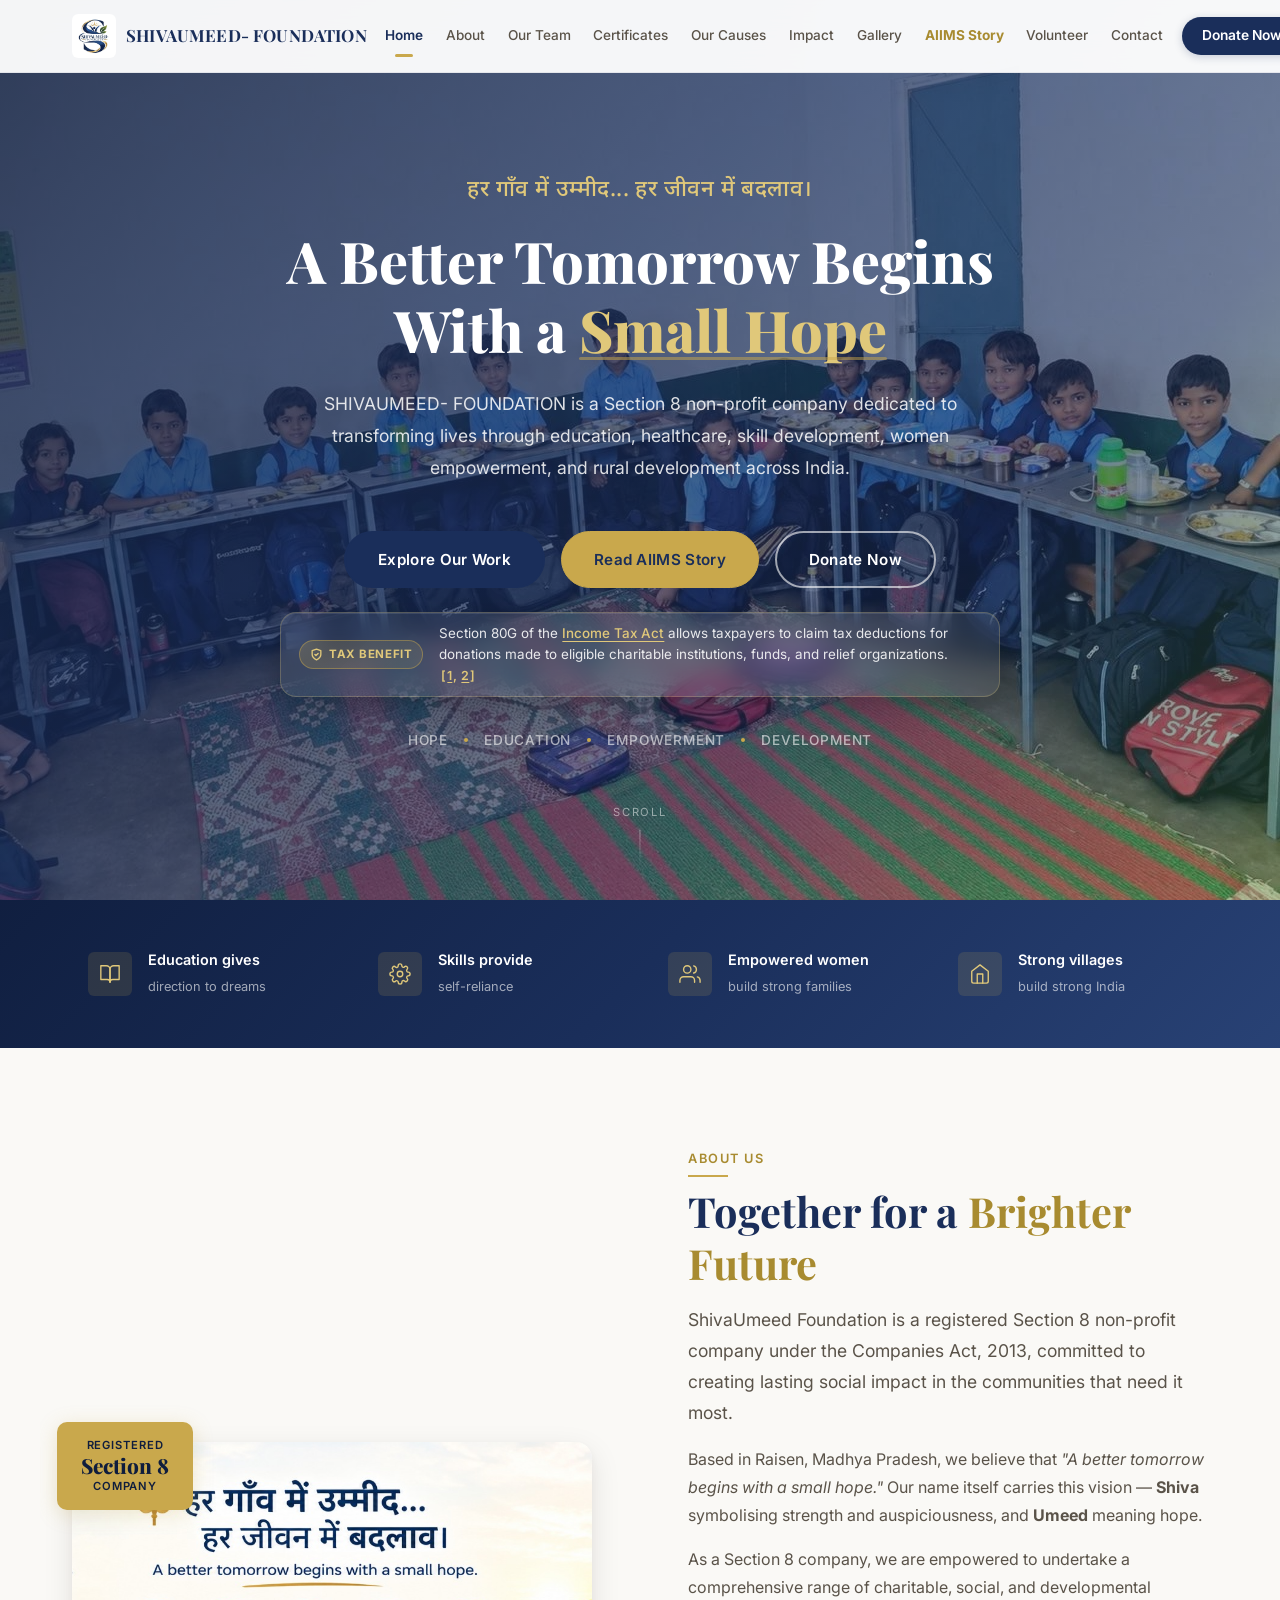
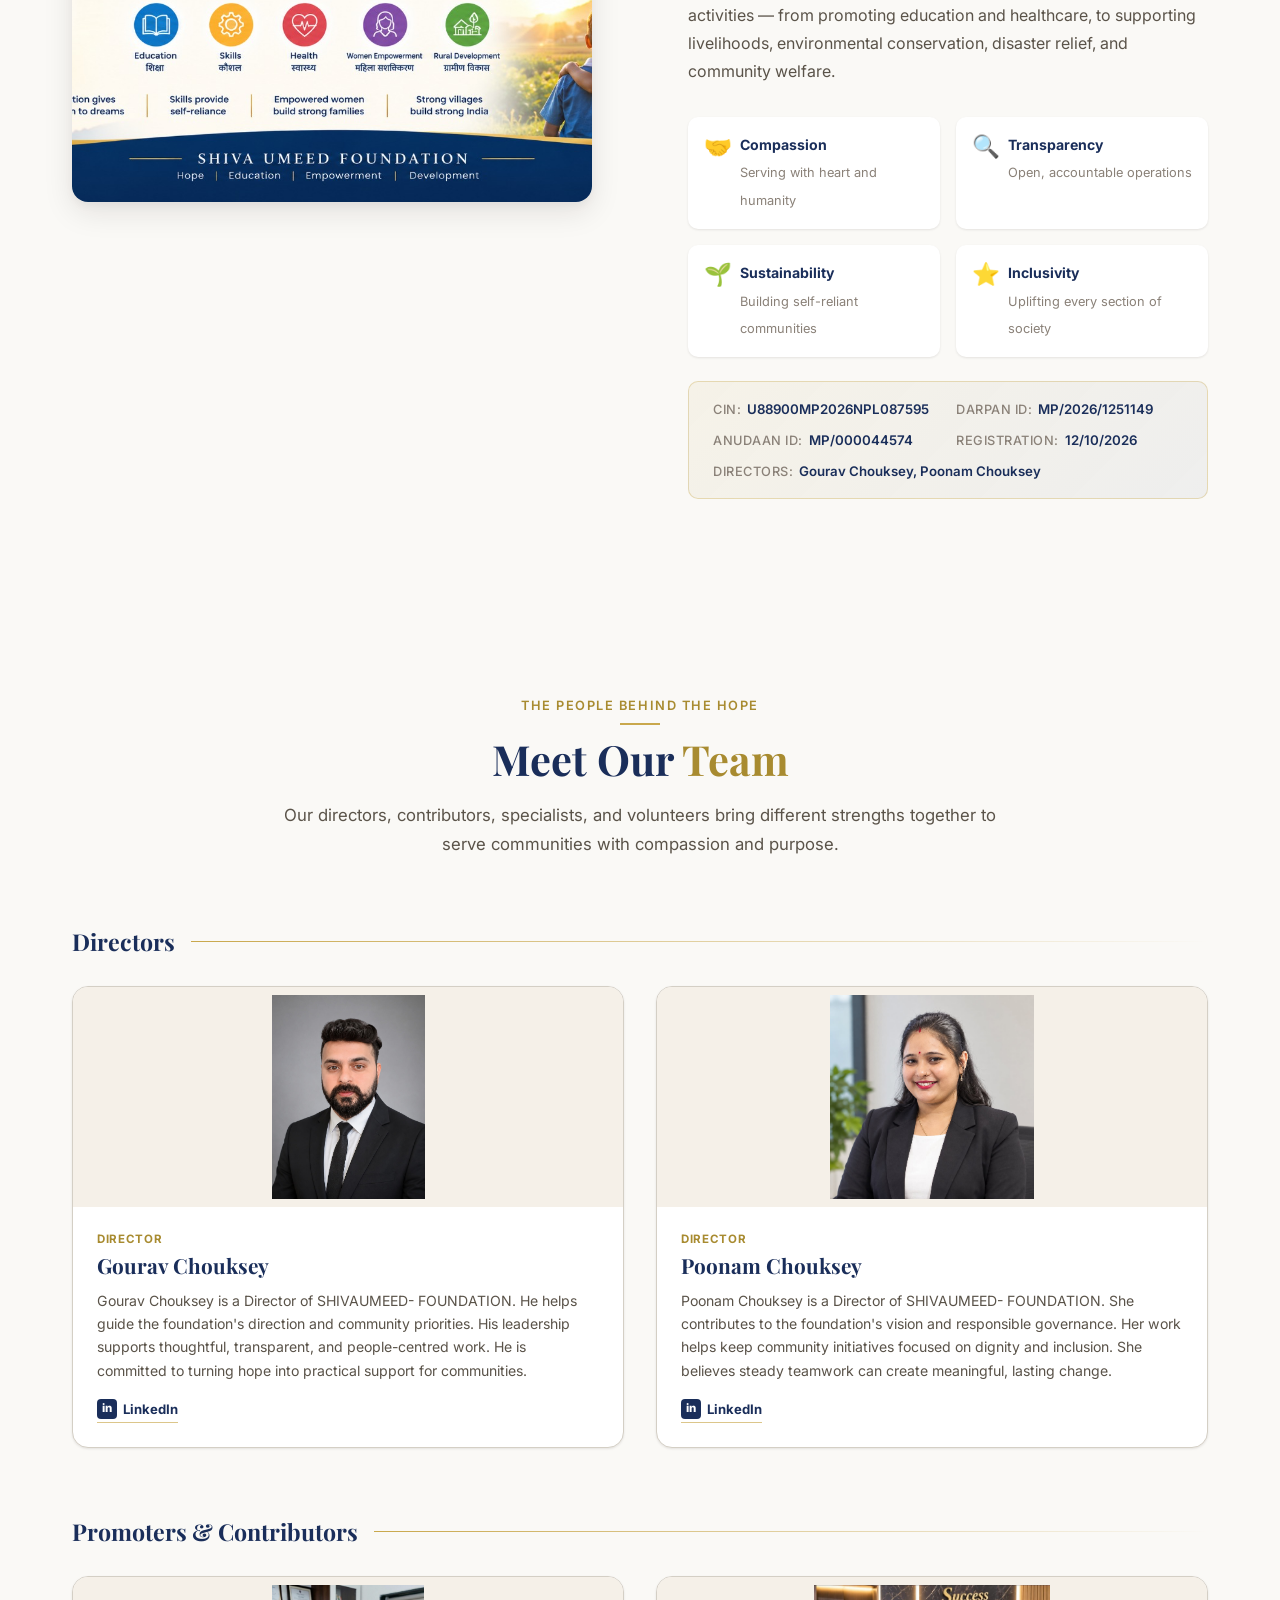
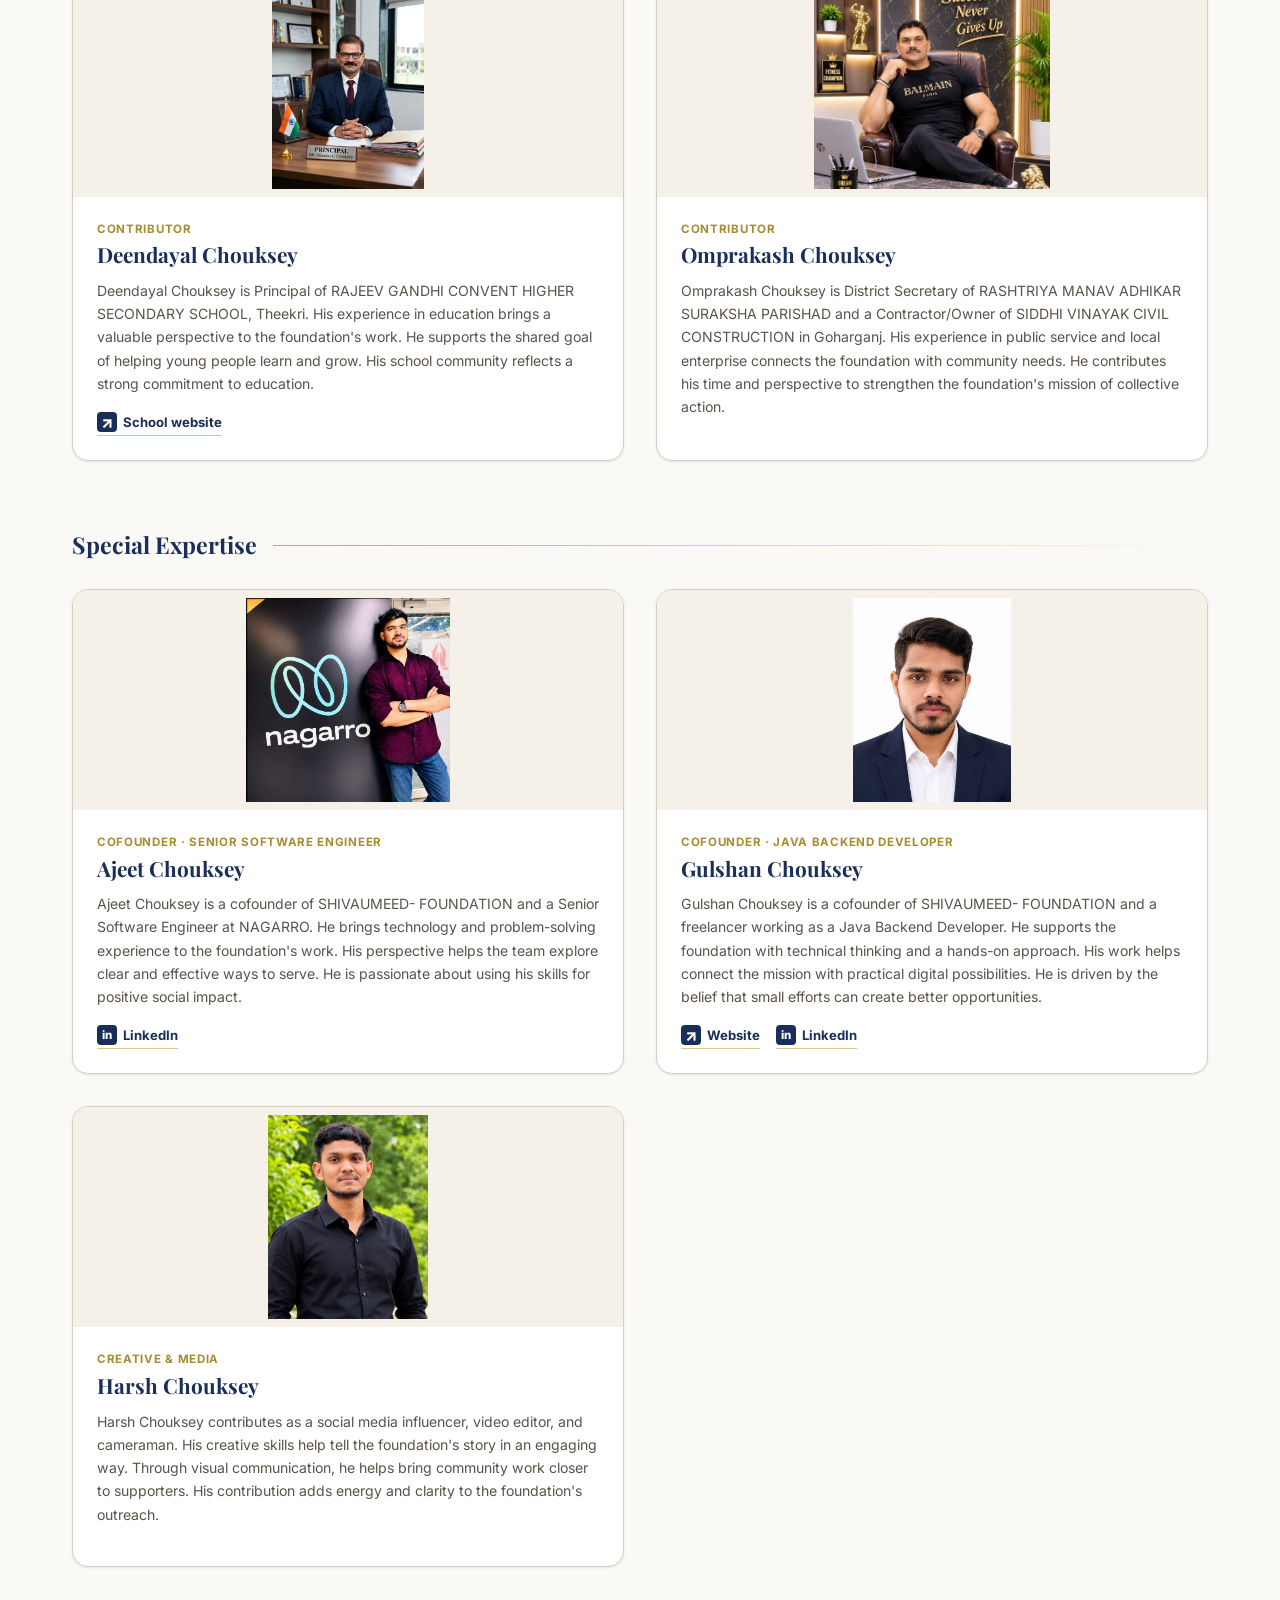
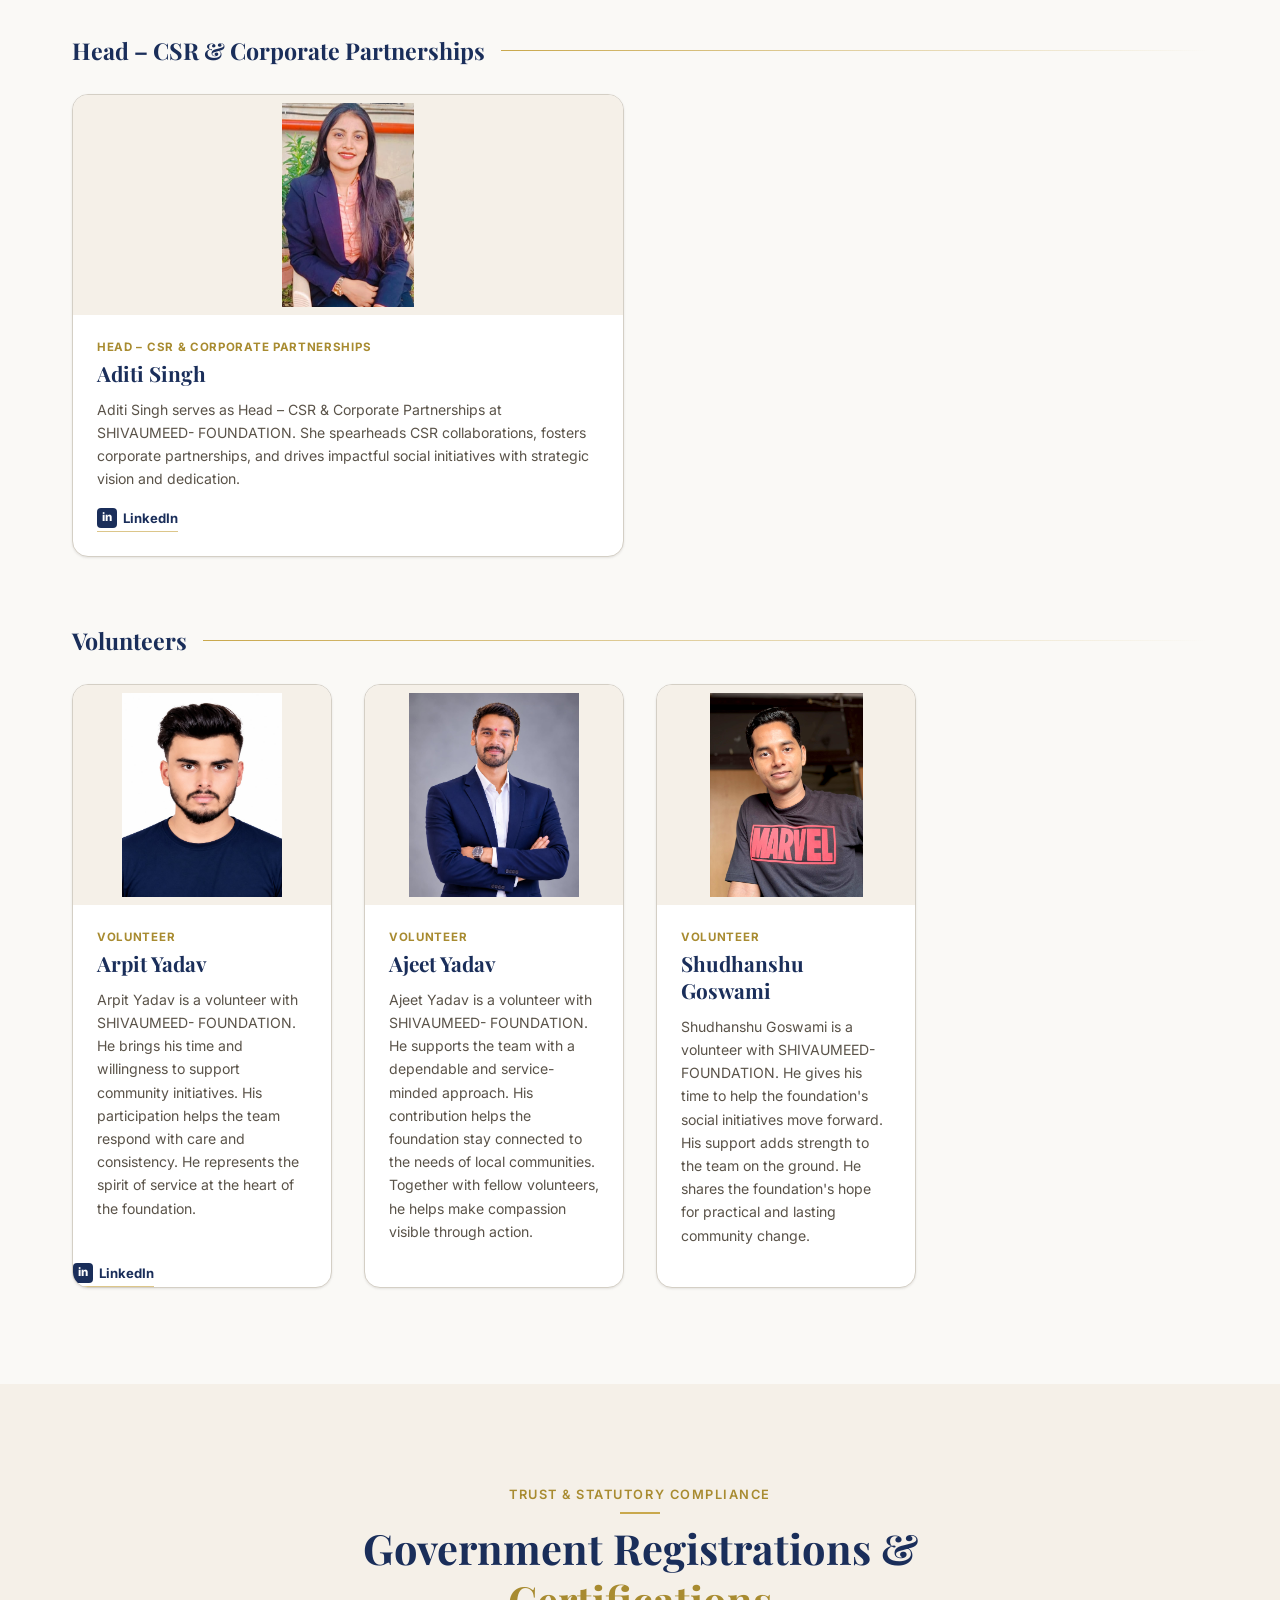
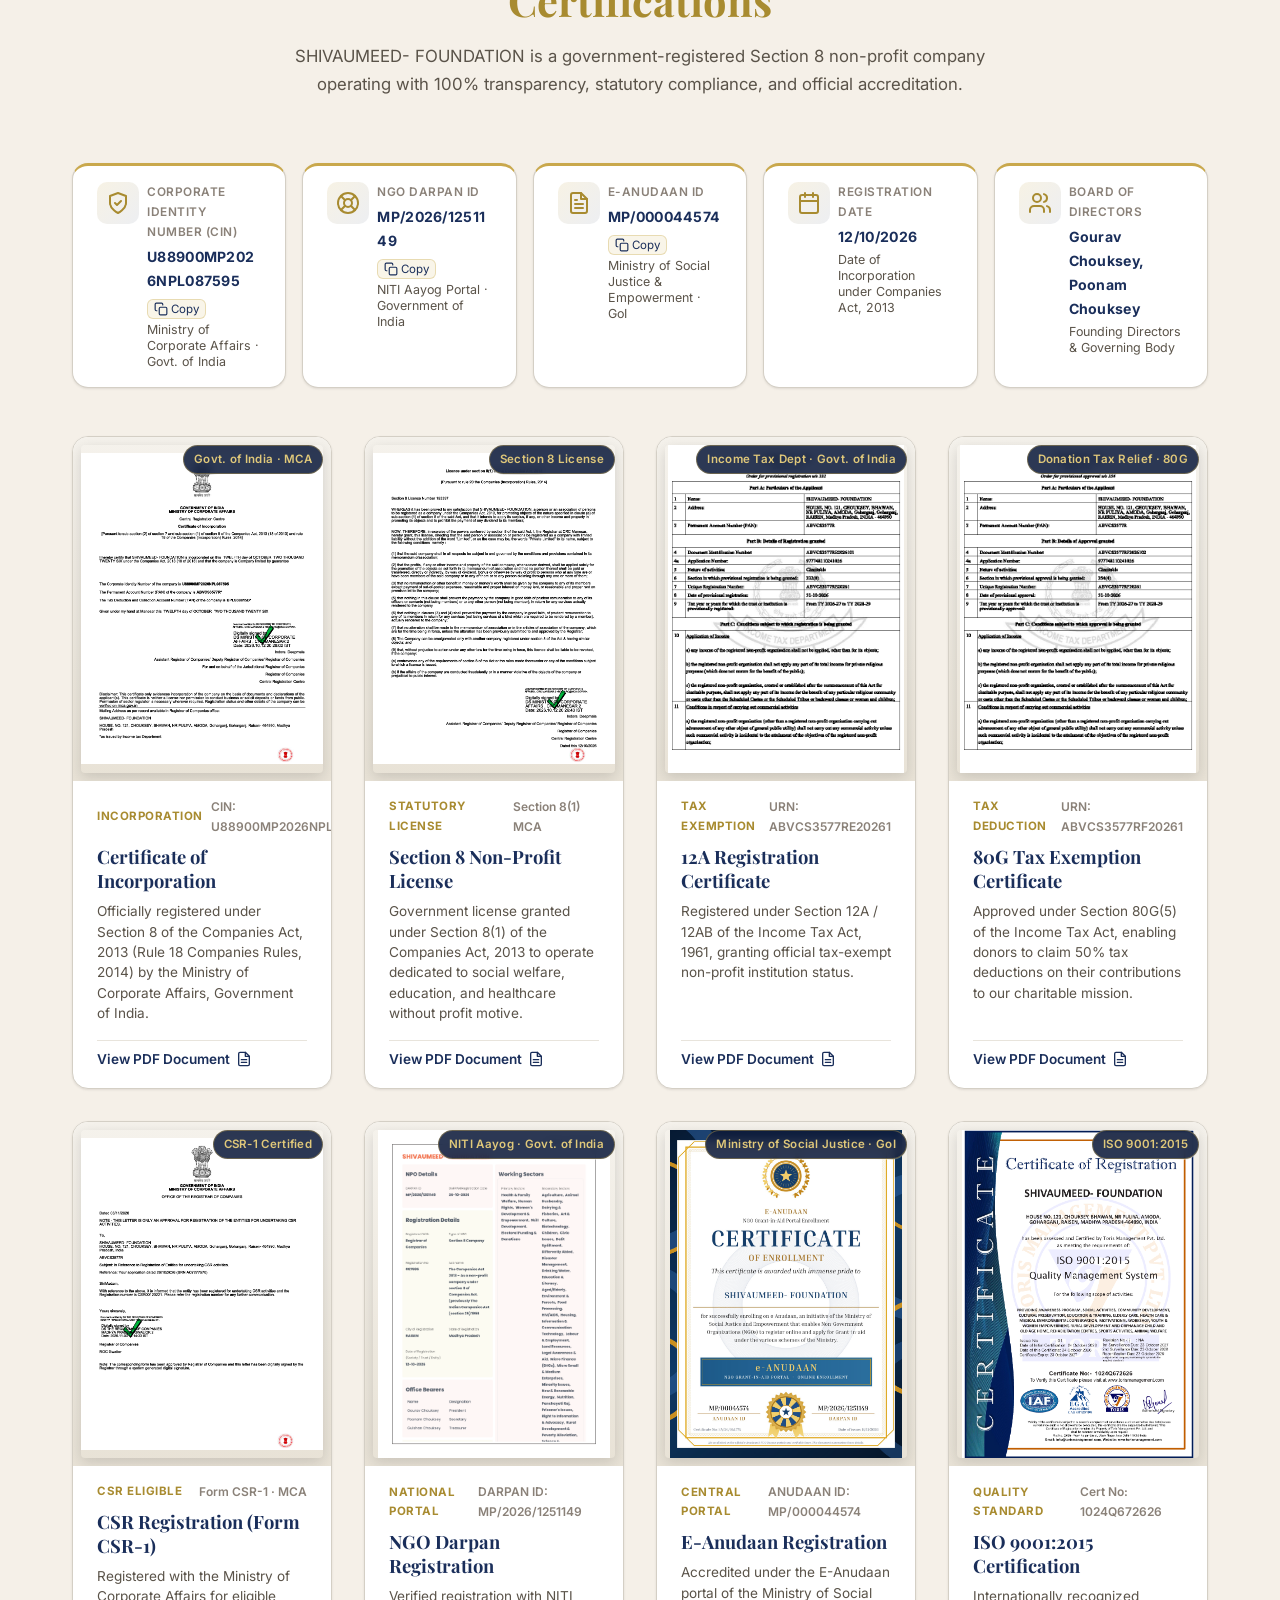
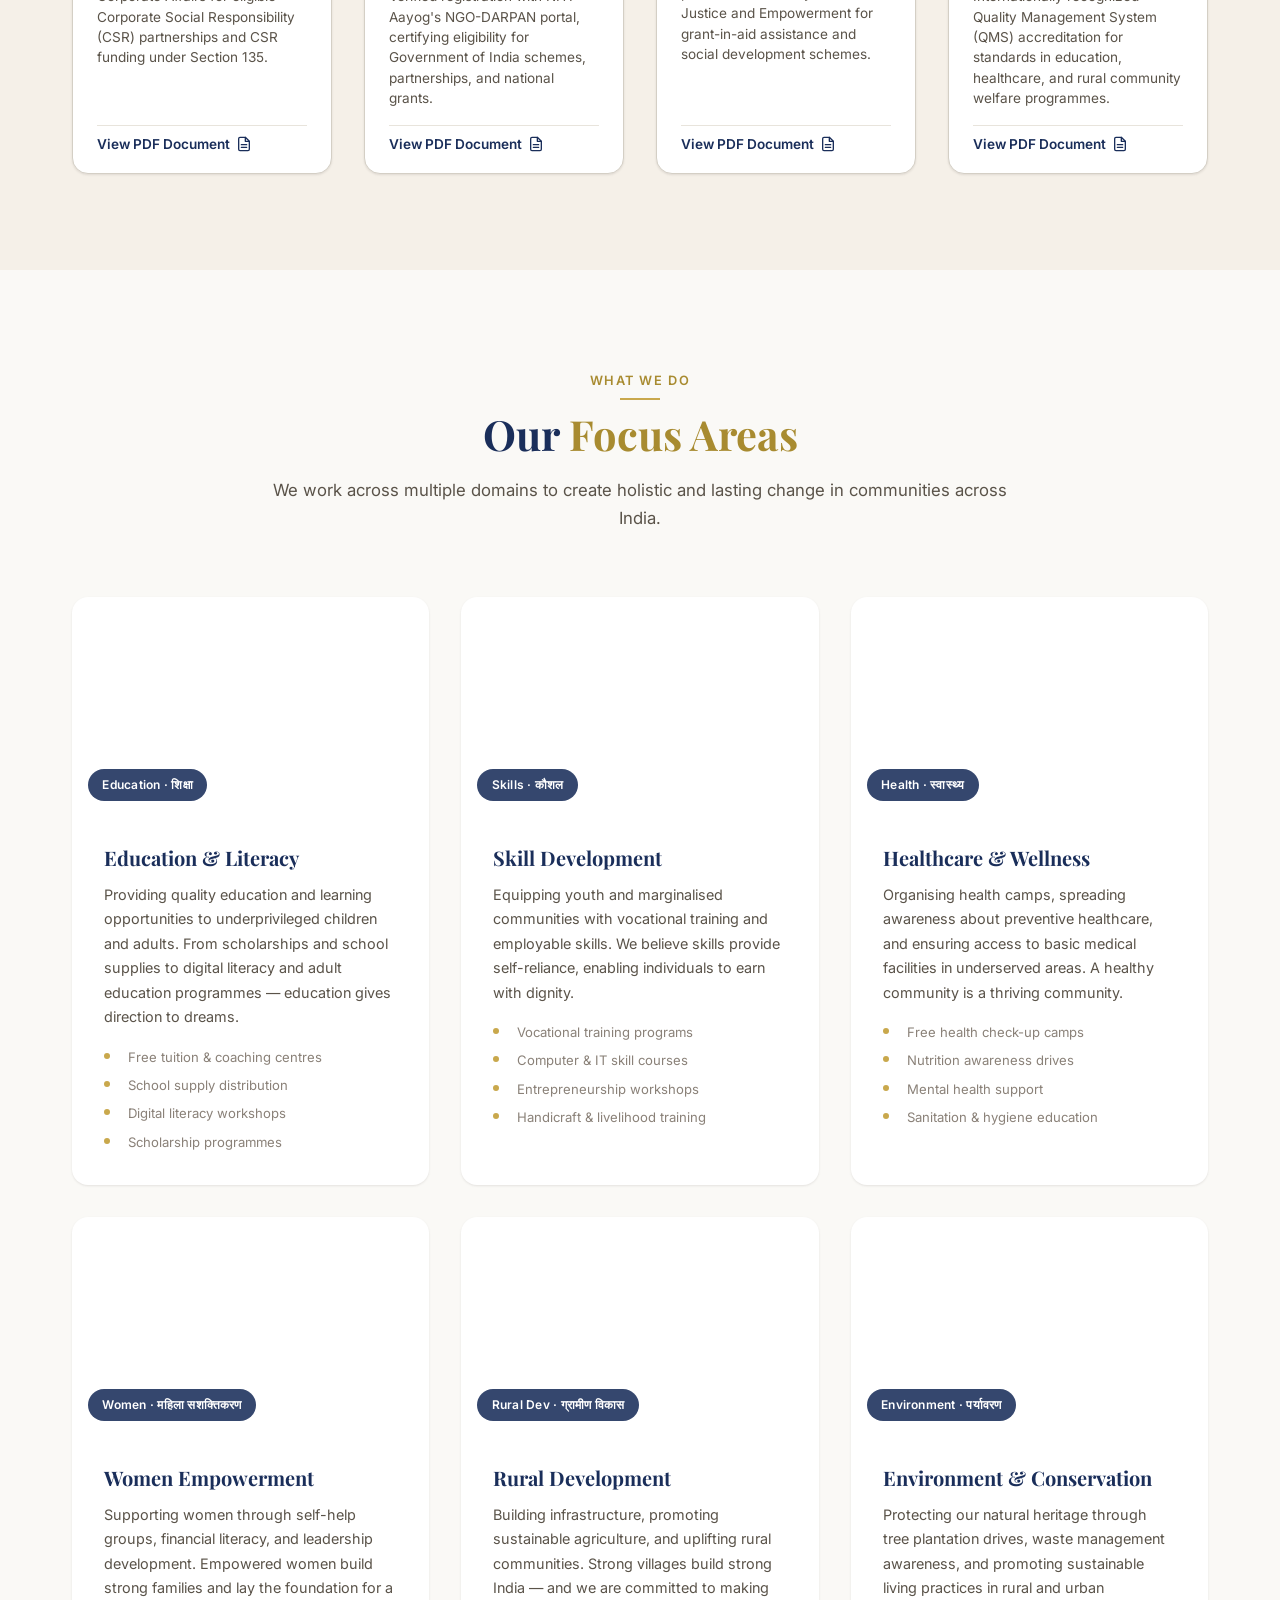
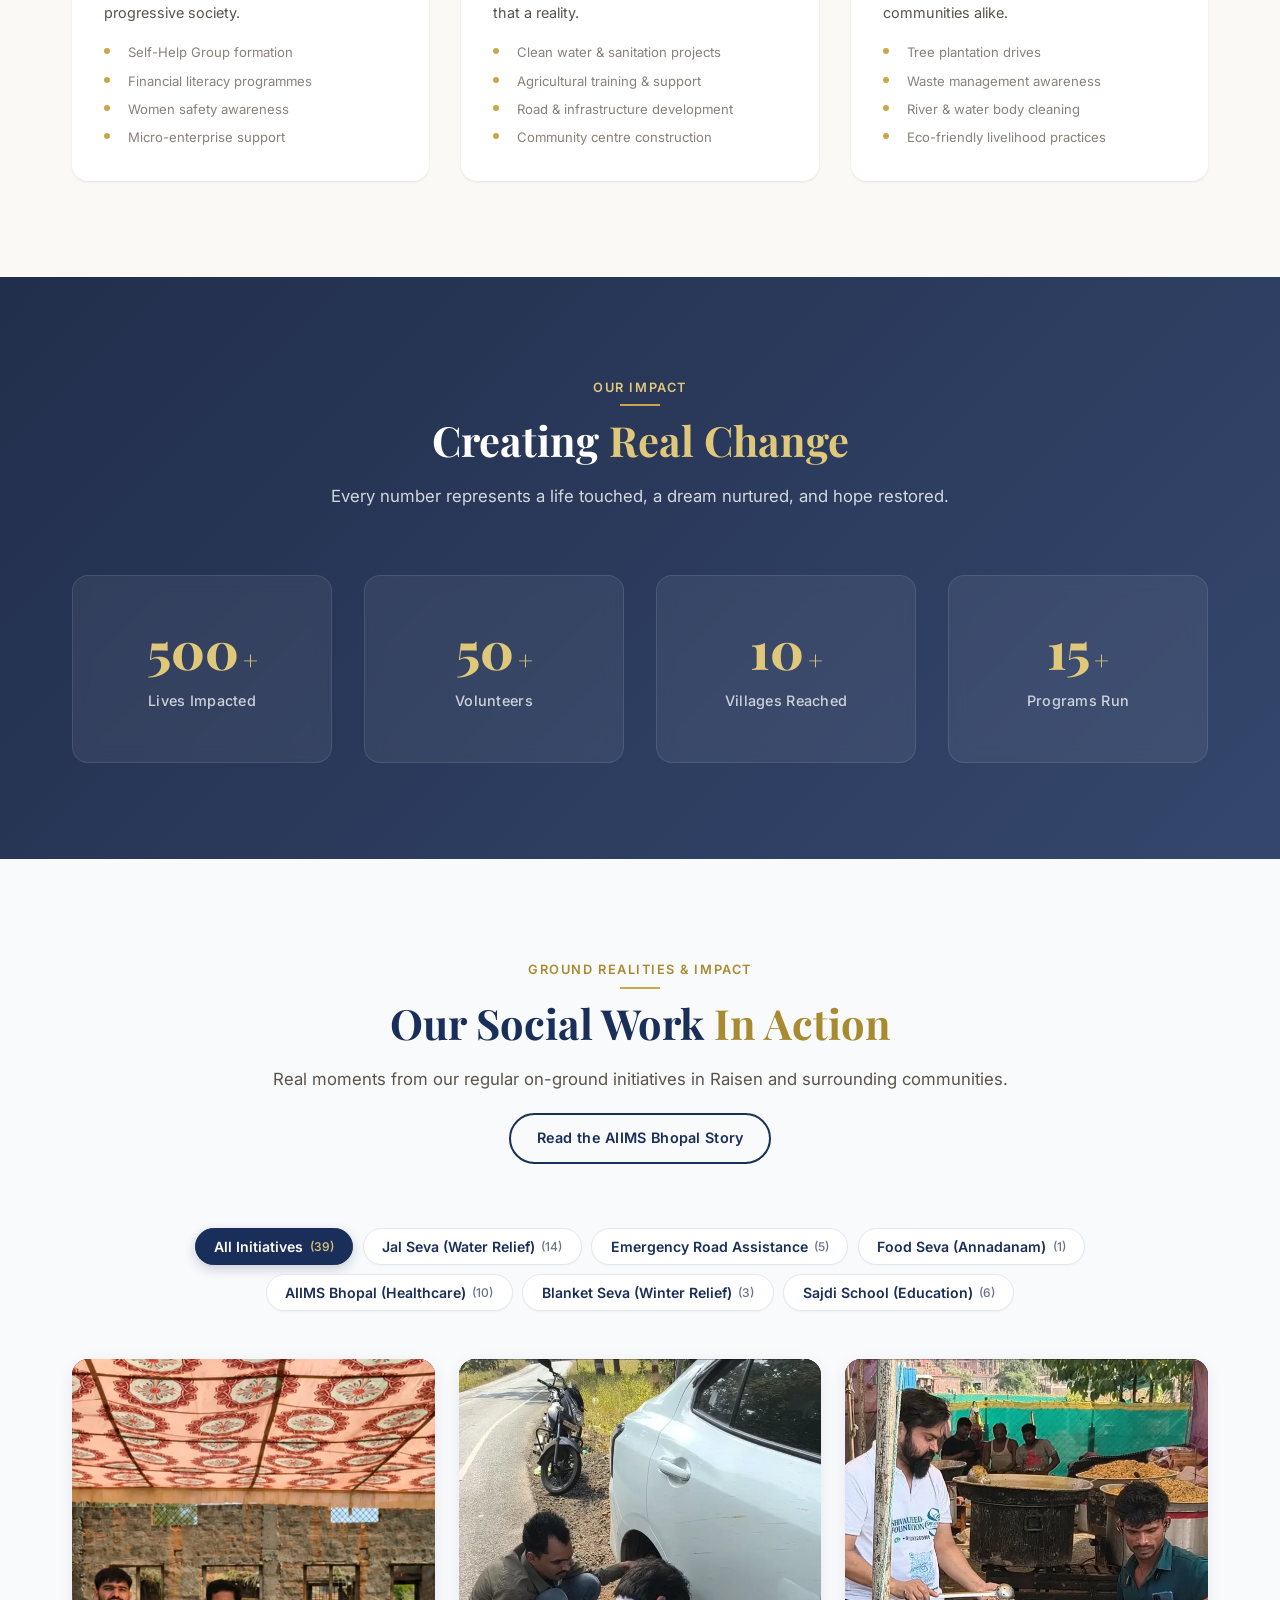
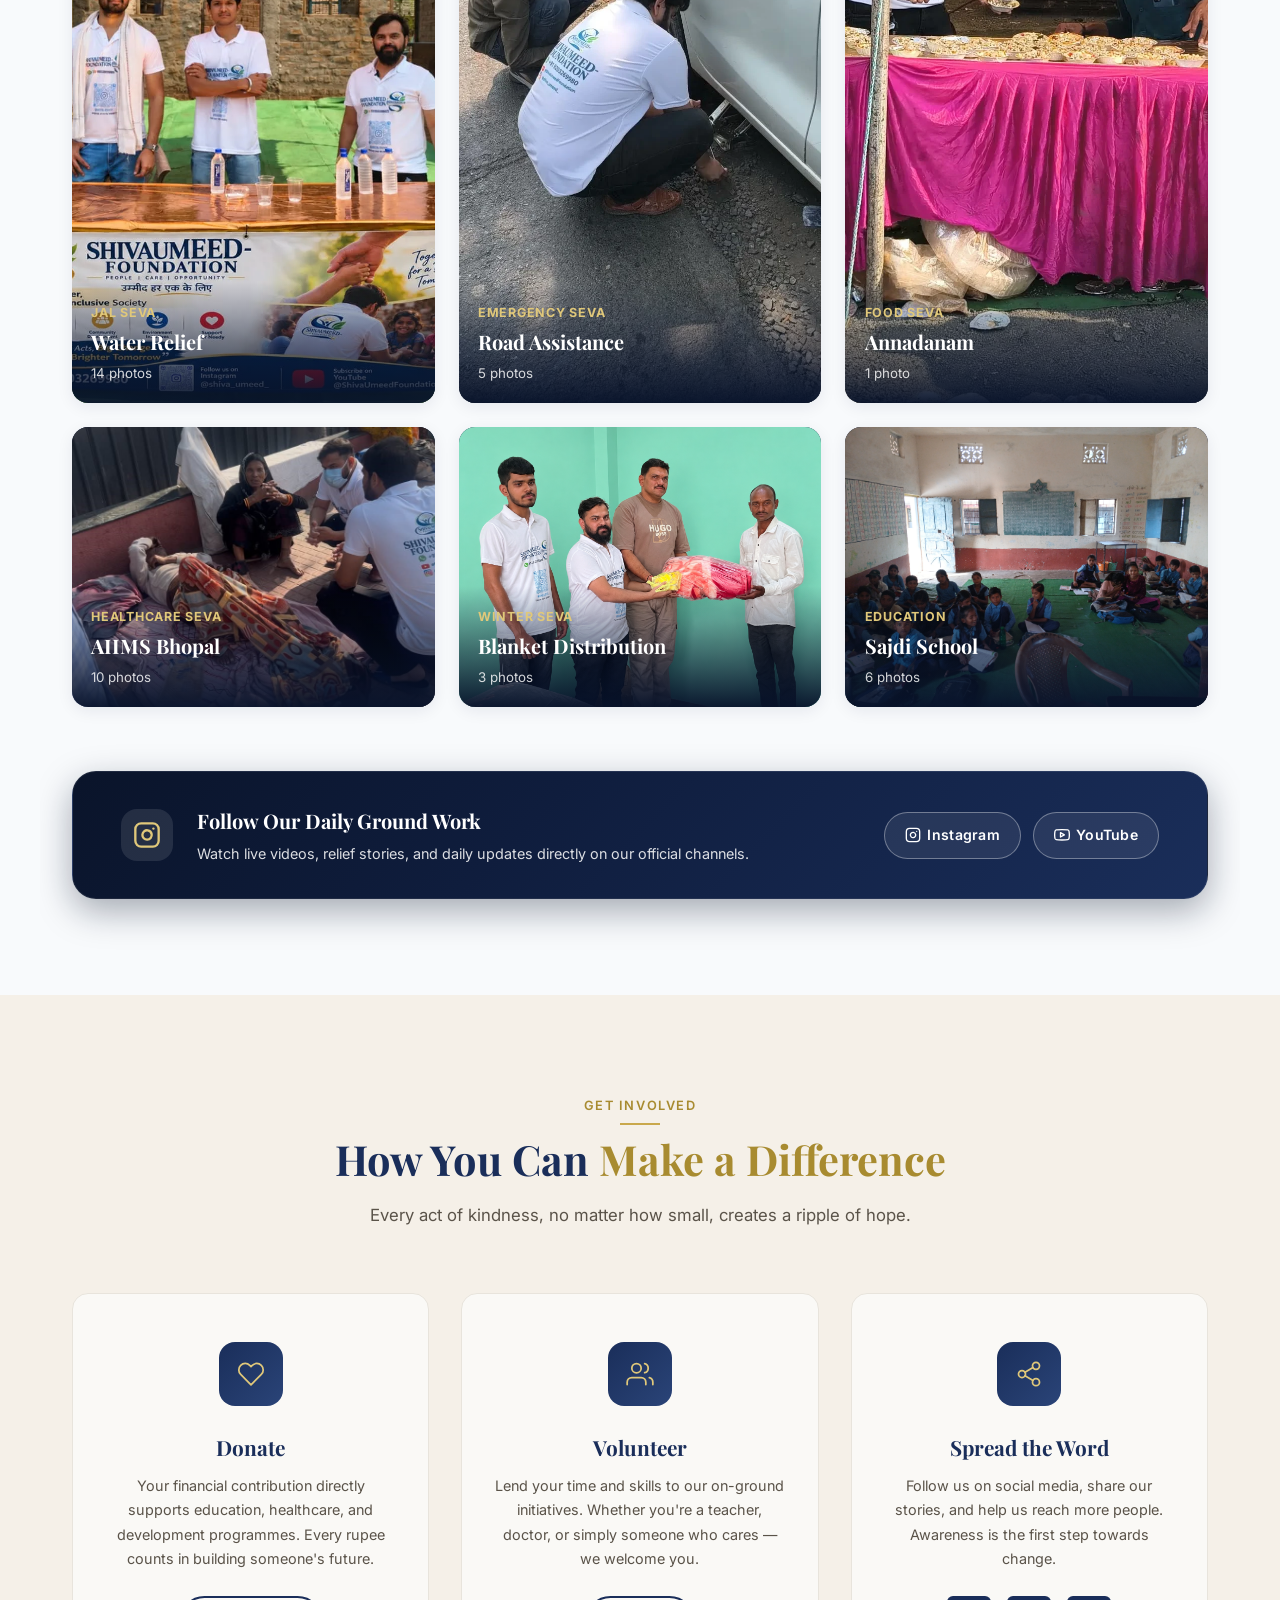
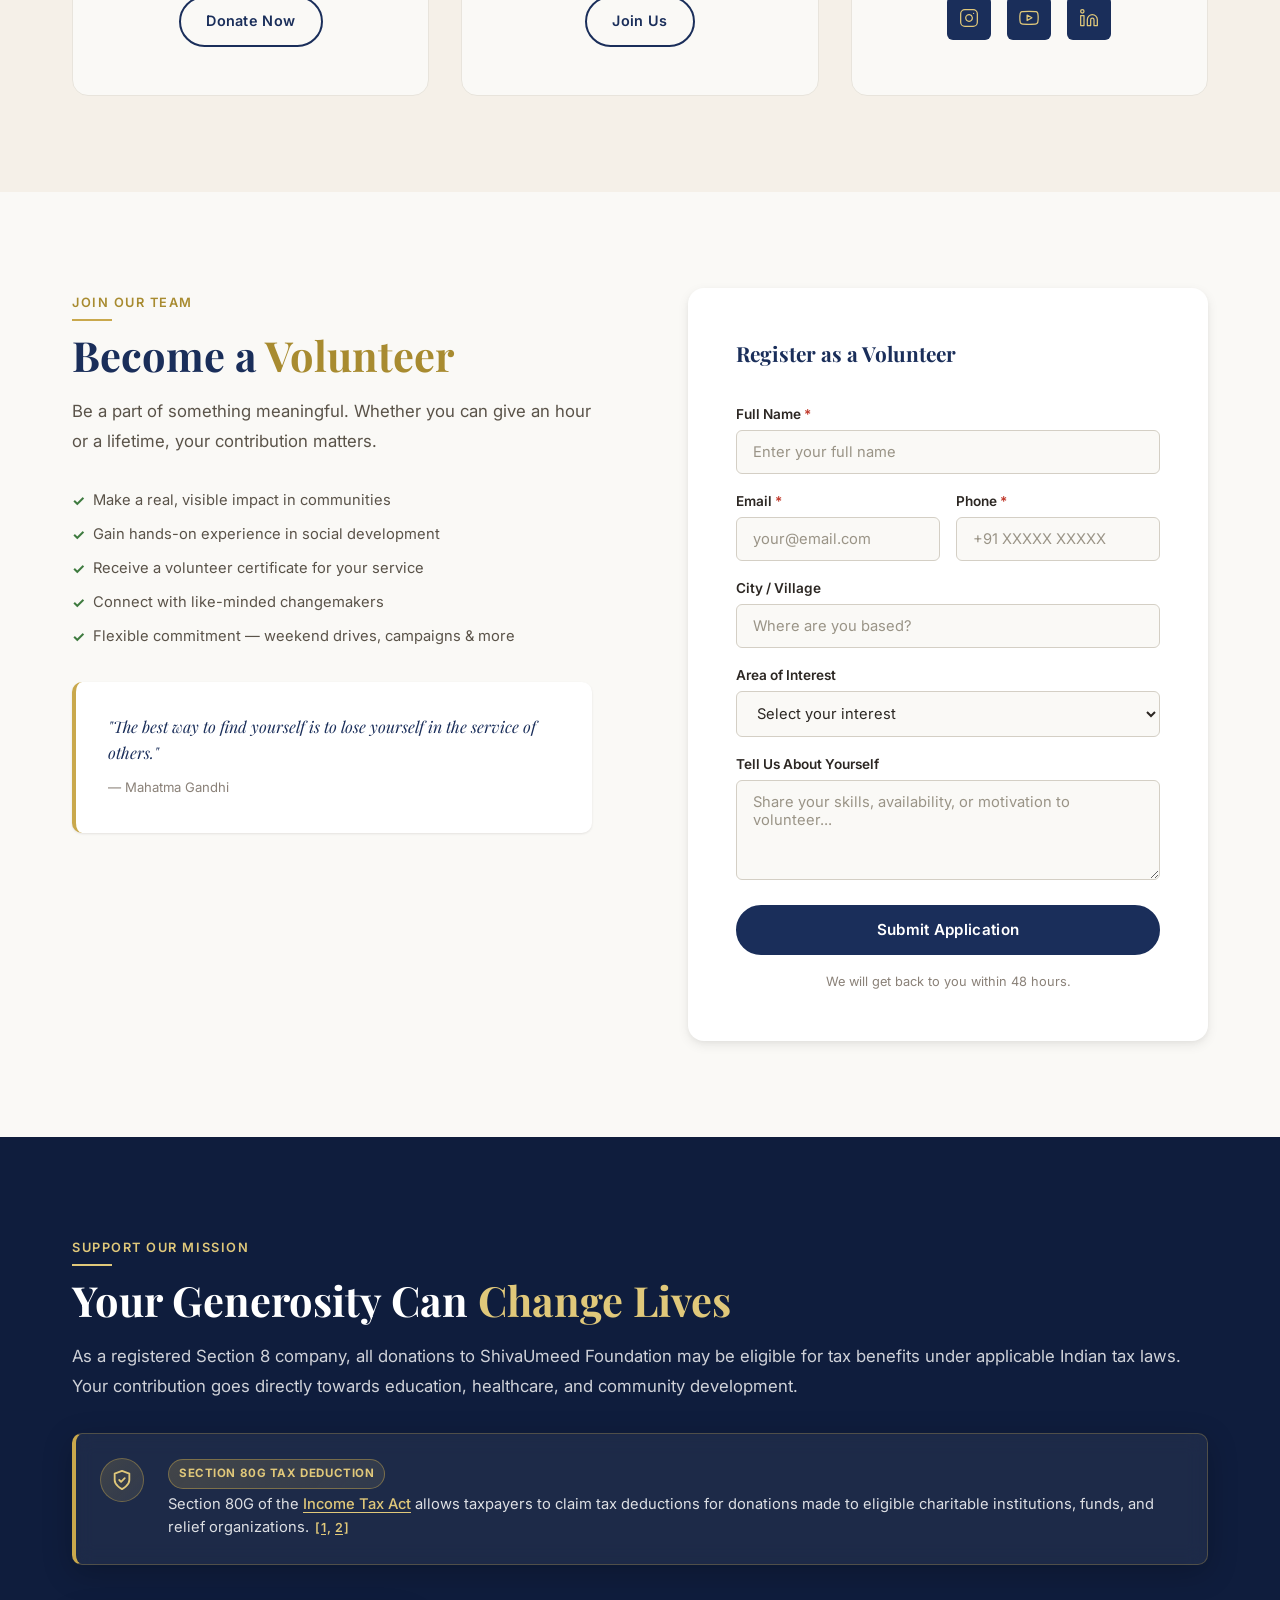
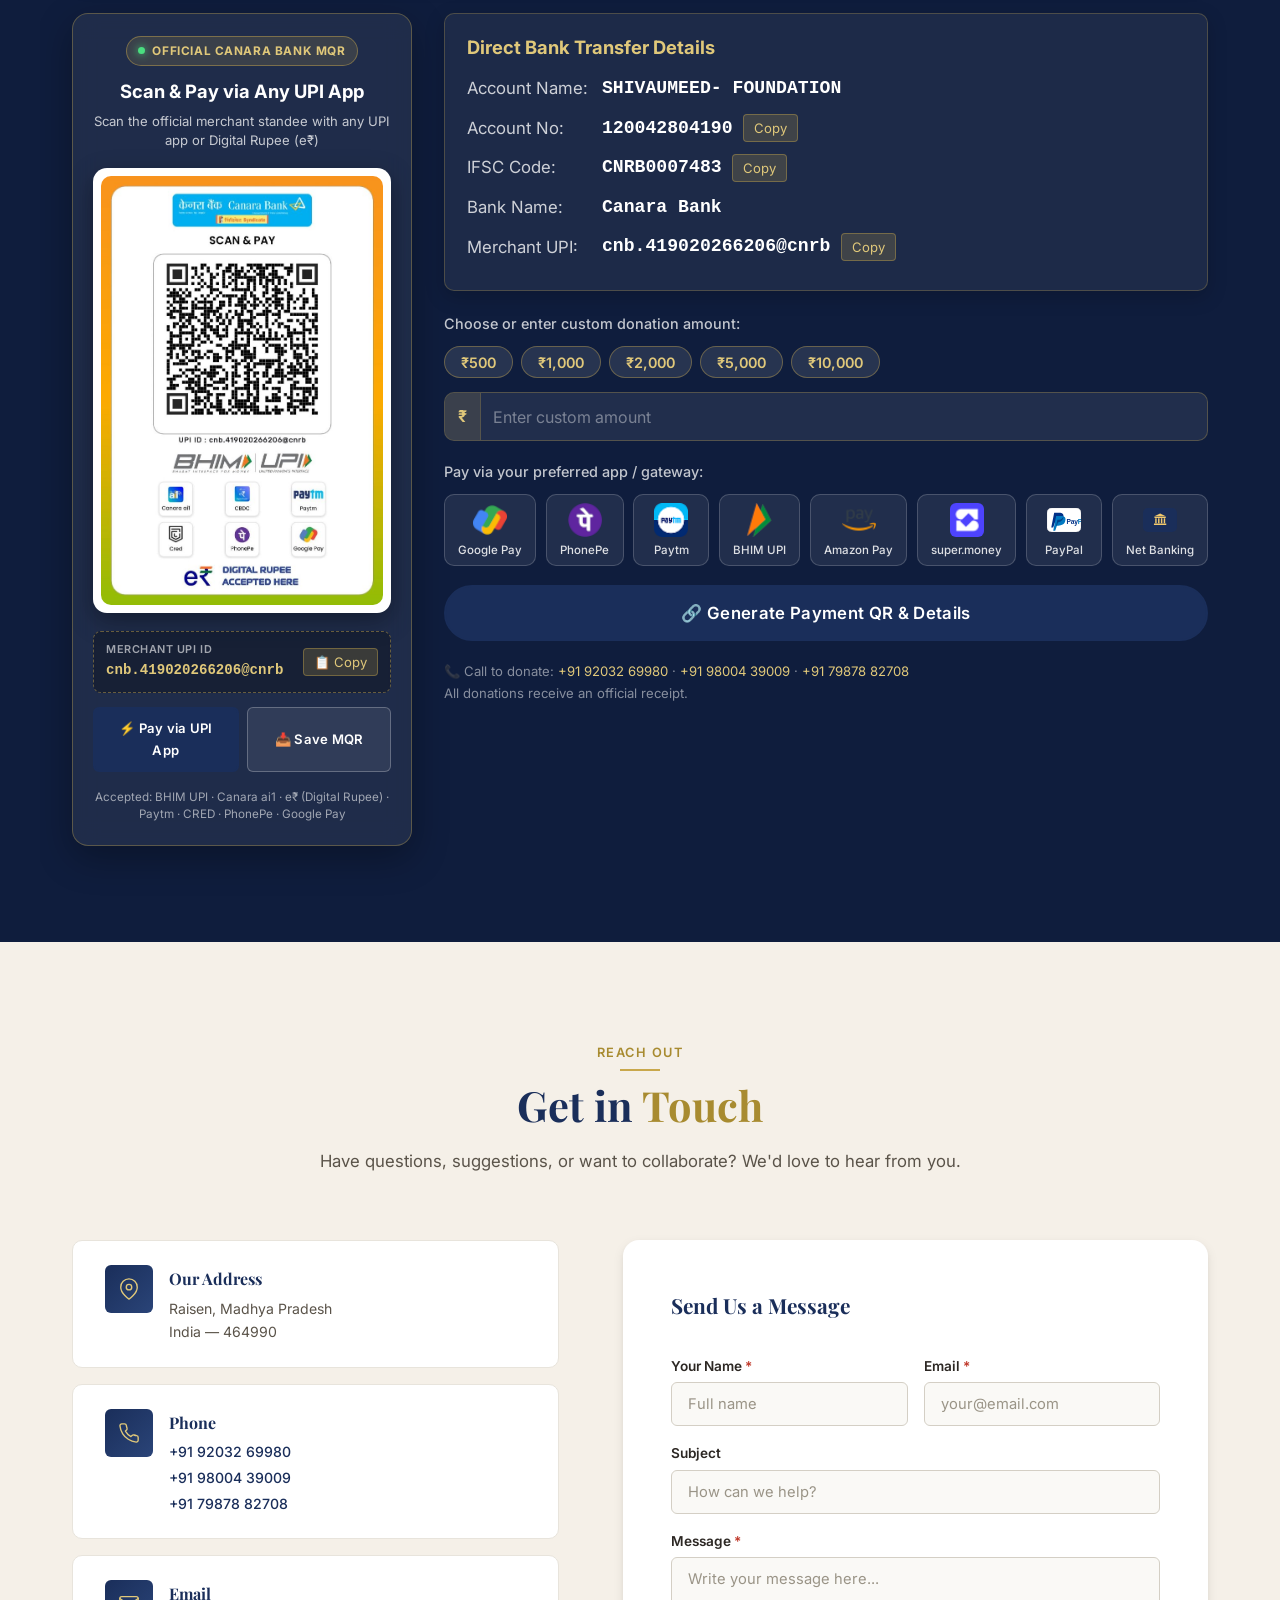
==== commit aef852ee: "Add official Canara Bank Merchant QR (MQR) standee and configure merchant UPI ID (cnb.419020266206@c" ====
--- a/index.html
+++ b/index.html
@@ -2513,144 +2513,206 @@
                         </div>
                     </div>
 
-                    <!-- Bank details only; payment gateways and QR generation are disabled. -->
-                    <div class="donate-actions donate-bank-details-only">
-                        <h4 class="donate-bank-title">Bank Transfer Details</h4>
-                        <div class="donate-bank-row">
-                            <span class="donate-bank-label">Account No:</span>
-                            <span class="donate-bank-val">120042804190</span>
-                            <button type="button" class="donate-copy-btn" data-copy="120042804190" title="Copy account number">Copy</button>
-                        </div>
-                        <div class="donate-bank-row">
-                            <span class="donate-bank-label">IFSC Code:</span>
-                            <span class="donate-bank-val">CNRB0007483</span>
-                            <button type="button" class="donate-copy-btn" data-copy="CNRB0007483" title="Copy IFSC">Copy</button>
-                        </div>
-                    </div>
-                    <div class="donate-actions legacy-payment-widget" id="donate-actions-widget">
-                        <!-- Amount Selector -->
-                        <div class="donate-amount-selector">
-                            <p class="donate-amount-label">Choose or enter donation amount:</p>
-                            <div class="donate-preset-btns">
-                                <button type="button" class="donate-preset-btn" data-amount="500">₹500</button>
-                                <button type="button" class="donate-preset-btn" data-amount="1000">₹1,000</button>
-                                <button type="button" class="donate-preset-btn" data-amount="2000">₹2,000</button>
-                                <button type="button" class="donate-preset-btn" data-amount="5000">₹5,000</button>
-                                <button type="button" class="donate-preset-btn" data-amount="10000">₹10,000</button>
-                            </div>
-                            <div class="donate-custom-input-row">
-                                <span class="donate-currency-symbol">₹</span>
-                                <input type="number" id="donate-amount-input" class="donate-custom-input"
-                                    placeholder="Enter custom amount" min="1" max="1000000" inputmode="numeric">
-                            </div>
-                        </div>
-
-                        <!-- Payment Gateway Selection -->
-                        <div class="donate-gateway-section">
-                            <p class="donate-gateway-label">Pay via your preferred app / gateway:</p>
-                            <div class="donate-gateway-grid">
-                                <button type="button" class="donate-gateway-btn" data-gateway="gpay" title="Google Pay">
-                                    <img src="images/payment-icons/gpay.png" alt="Google Pay" width="34" height="34" class="gateway-icon-img">
-                                    <span class="gateway-name">Google Pay</span>
+                    <div class="donate-main-grid">
+                        <!-- Left Column: Official Canara Bank Merchant QR (MQR) Standee -->
+                        <div class="donate-mqr-card">
+                            <div class="donate-mqr-header">
+                                <span class="donate-mqr-badge">
+                                    <span class="mqr-badge-dot"></span> Official Canara Bank MQR
+                                </span>
+                                <h3 class="donate-mqr-title">Scan &amp; Pay via Any UPI App</h3>
+                                <p class="donate-mqr-sub">Scan the official merchant standee with any UPI app or Digital Rupee (e₹)</p>
+                            </div>
+
+                            <div class="donate-mqr-visual">
+                                <img src="images/canara-mqr.jpg" alt="Official Canara Bank Merchant QR Standee - ShivaUmeed Foundation" class="donate-mqr-img" loading="lazy">
+                            </div>
+
+                            <div class="donate-mqr-vpa-box">
+                                <div class="donate-mqr-vpa-info">
+                                    <span class="donate-mqr-vpa-label">Merchant UPI ID</span>
+                                    <span class="donate-mqr-vpa-val">cnb.419020266206@cnrb</span>
+                                </div>
+                                <button type="button" class="donate-copy-btn donate-mqr-copy-btn" data-copy="cnb.419020266206@cnrb" title="Copy Merchant UPI ID">
+                                    📋 Copy
                                 </button>
-                                <button type="button" class="donate-gateway-btn" data-gateway="phonepe" title="PhonePe">
-                                    <img src="images/payment-icons/phonepe.png" alt="PhonePe" width="34" height="34" class="gateway-icon-img">
-                                    <span class="gateway-name">PhonePe</span>
-                                </button>
-                                <button type="button" class="donate-gateway-btn" data-gateway="paytm" title="Paytm">
-                                    <img src="images/payment-icons/paytm.png" alt="Paytm" width="34" height="34" class="gateway-icon-img">
-                                    <span class="gateway-name">Paytm</span>
-                                </button>
-                                <button type="button" class="donate-gateway-btn" data-gateway="bhim" title="BHIM UPI">
-                                    <img src="images/payment-icons/bhim.png" alt="BHIM UPI" width="34" height="34" class="gateway-icon-img">
-                                    <span class="gateway-name">BHIM UPI</span>
-                                </button>
-                                <button type="button" class="donate-gateway-btn" data-gateway="amazonpay" title="Amazon Pay">
-                                    <img src="images/payment-icons/amazon.png" alt="Amazon Pay" width="34" height="34" class="gateway-icon-img">
-                                    <span class="gateway-name">Amazon Pay</span>
-                                </button>
-                                <button type="button" class="donate-gateway-btn" data-gateway="supermoney" title="super.money UPI">
-                                    <img src="images/payment-icons/supermoney.png" alt="super.money" width="34" height="34" class="gateway-icon-img">
-                                    <span class="gateway-name">super.money</span>
-                                </button>
-                                <button type="button" class="donate-gateway-btn" data-gateway="paypal" title="PayPal (International / Cards)">
-                                    <img src="images/payment-icons/paypal.svg" alt="PayPal" width="34" height="34" class="gateway-icon-img">
-                                    <span class="gateway-name">PayPal</span>
-                                </button>
-                                <button type="button" class="donate-gateway-btn" data-gateway="netbanking" title="Net Banking / Direct Transfer">
-                                    <img src="images/payment-icons/netbanking.svg" alt="Net Banking" width="34" height="34" class="gateway-icon-img">
-                                    <span class="gateway-name">Net Banking</span>
-                                </button>
-                            </div>
-                        </div>
-
-                        <!-- Generate QR / Payment Link Button -->
-                        <button type="button" class="btn btn-primary btn-lg donate-generate-btn" id="donate-generate-btn">
-                            🔗 Generate Payment QR &amp; Details
-                        </button>
-
-                        <!-- QR Result Panel (hidden initially) -->
-                        <div class="donate-result-panel" id="donate-result-panel" hidden>
-                            <div class="donate-result-header">
-                                <div class="donate-result-title-row">
-                                    <svg xmlns="http://www.w3.org/2000/svg" width="20" height="20" viewBox="0 0 24 24" fill="none"
-                                        stroke="currentColor" stroke-width="2" stroke-linecap="round" stroke-linejoin="round">
-                                        <polyline points="20 6 9 17 4 12" />
-                                    </svg>
-                                    <span id="donate-result-title">Payment Details Ready</span>
+                            </div>
+
+                            <div class="donate-mqr-actions">
+                                <a href="upi://pay?pa=cnb.419020266206@cnrb&amp;pn=SHIVAUMEED-+FOUNDATION&amp;cu=INR&amp;tn=Donation+to+ShivaUmeed+Foundation" class="btn btn-primary donate-mqr-pay-btn">
+                                    ⚡ Pay via UPI App
+                                </a>
+                                <a href="images/canara-mqr.jpg" target="_blank" download="Canara-Bank-MQR-ShivaUmeed.jpg" class="btn btn-outline donate-mqr-download-btn">
+                                    📥 Save MQR
+                                </a>
+                            </div>
+                            <div class="donate-mqr-supported-apps">
+                                <span>Accepted: BHIM UPI · Canara ai1 · e₹ (Digital Rupee) · Paytm · CRED · PhonePe · Google Pay</span>
+                            </div>
+                        </div>
+
+                        <!-- Right Column: Bank Details & Interactive Payment Widget -->
+                        <div class="donate-interactive-col">
+                            <!-- Bank Transfer Details Card -->
+                            <div class="donate-bank-card">
+                                <h4 class="donate-bank-title">Direct Bank Transfer Details</h4>
+                                <div class="donate-bank-row">
+                                    <span class="donate-bank-label">Account Name:</span>
+                                    <span class="donate-bank-val">SHIVAUMEED- FOUNDATION</span>
                                 </div>
-                            </div>
-                            <div class="donate-result-body">
-                                <!-- QR Code -->
-                                <div class="donate-qr-wrapper">
-                                    <div class="donate-qr-box" id="donate-qr-box">
-                                        <!-- QR rendered by JS -->
+                                <div class="donate-bank-row">
+                                    <span class="donate-bank-label">Account No:</span>
+                                    <span class="donate-bank-val">120042804190</span>
+                                    <button type="button" class="donate-copy-btn" data-copy="120042804190" title="Copy account number">Copy</button>
+                                </div>
+                                <div class="donate-bank-row">
+                                    <span class="donate-bank-label">IFSC Code:</span>
+                                    <span class="donate-bank-val">CNRB0007483</span>
+                                    <button type="button" class="donate-copy-btn" data-copy="CNRB0007483" title="Copy IFSC">Copy</button>
+                                </div>
+                                <div class="donate-bank-row">
+                                    <span class="donate-bank-label">Bank Name:</span>
+                                    <span class="donate-bank-val">Canara Bank</span>
+                                </div>
+                                <div class="donate-bank-row">
+                                    <span class="donate-bank-label">Merchant UPI:</span>
+                                    <span class="donate-bank-val">cnb.419020266206@cnrb</span>
+                                    <button type="button" class="donate-copy-btn" data-copy="cnb.419020266206@cnrb" title="Copy UPI ID">Copy</button>
+                                </div>
+                            </div>
+
+                            <!-- Interactive Donation Widget -->
+                            <div class="donate-actions" id="donate-actions-widget">
+                                <!-- Amount Selector -->
+                                <div class="donate-amount-selector">
+                                    <p class="donate-amount-label">Choose or enter custom donation amount:</p>
+                                    <div class="donate-preset-btns">
+                                        <button type="button" class="donate-preset-btn" data-amount="500">₹500</button>
+                                        <button type="button" class="donate-preset-btn" data-amount="1000">₹1,000</button>
+                                        <button type="button" class="donate-preset-btn" data-amount="2000">₹2,000</button>
+                                        <button type="button" class="donate-preset-btn" data-amount="5000">₹5,000</button>
+                                        <button type="button" class="donate-preset-btn" data-amount="10000">₹10,000</button>
                                     </div>
-                                    <p class="donate-qr-label">Scan via GPay / PhonePe / Paytm / BHIM</p>
-                                    <div class="donate-qr-actions" id="donate-qr-actions">
-                                        <a href="#" class="donate-link-btn" id="donate-upi-link" target="_blank" rel="noopener">⚡ Pay via UPI App</a>
-                                        <button type="button" class="donate-copy-btn donate-copy-link-btn" id="donate-copy-upi-btn" data-copy="" title="Copy UPI Payment Link">📋 Copy Payment Link</button>
+                                    <div class="donate-custom-input-row">
+                                        <span class="donate-currency-symbol">₹</span>
+                                        <input type="number" id="donate-amount-input" class="donate-custom-input"
+                                            placeholder="Enter custom amount" min="1" max="1000000" inputmode="numeric">
                                     </div>
                                 </div>
-                                <!-- Bank Details -->
-                                <div class="donate-bank-details">
-                                    <h4 class="donate-bank-title">Direct Bank Account Transfer</h4>
-                                    <div class="donate-bank-row">
-                                        <span class="donate-bank-label">Account Name:</span>
-                                        <span class="donate-bank-val">SHIVAUMEED- FOUNDATION</span>
-                                    </div>
-                                    <div class="donate-bank-row">
-                                        <span class="donate-bank-label">Account No:</span>
-                                        <span class="donate-bank-val" id="donate-acc-no">120042804190</span>
-                                        <button type="button" class="donate-copy-btn" data-copy="120042804190" title="Copy account number">Copy</button>
-                                    </div>
-                                    <div class="donate-bank-row">
-                                        <span class="donate-bank-label">IFSC Code:</span>
-                                        <span class="donate-bank-val" id="donate-ifsc">CNRB0007483</span>
-                                        <button type="button" class="donate-copy-btn" data-copy="CNRB0007483" title="Copy IFSC">Copy</button>
-                                    </div>
-                                    <div class="donate-bank-row">
-                                        <span class="donate-bank-label">Bank:</span>
-                                        <span class="donate-bank-val">Canara Bank</span>
-                                    </div>
-                                    <div class="donate-bank-row">
-                                        <span class="donate-bank-label">Amount:</span>
-                                        <span class="donate-bank-val donate-bank-amount" id="donate-display-amount">—</span>
-                                    </div>
-                                    <div class="donate-bank-guide">
-                                        <div class="donate-guide-title">💡 Pay via UPI App (Bank Transfer option):</div>
-                                        <div class="donate-guide-step">1. Open GPay / PhonePe / Paytm &rarr; Tap <strong>"Bank transfer"</strong> or <strong>"To Bank A/c"</strong></div>
-                                        <div class="donate-guide-step">2. Enter Account: <strong>120042804190</strong> &amp; IFSC: <strong>CNRB0007483</strong></div>
-                                        <div class="donate-guide-step">3. Recipient Name: <strong>SHIVAUMEED- FOUNDATION</strong></div>
+
+                                <!-- Payment Gateway Selection -->
+                                <div class="donate-gateway-section">
+                                    <p class="donate-gateway-label">Pay via your preferred app / gateway:</p>
+                                    <div class="donate-gateway-grid">
+                                        <button type="button" class="donate-gateway-btn" data-gateway="gpay" title="Google Pay">
+                                            <img src="images/payment-icons/gpay.png" alt="Google Pay" width="34" height="34" class="gateway-icon-img">
+                                            <span class="gateway-name">Google Pay</span>
+                                        </button>
+                                        <button type="button" class="donate-gateway-btn" data-gateway="phonepe" title="PhonePe">
+                                            <img src="images/payment-icons/phonepe.png" alt="PhonePe" width="34" height="34" class="gateway-icon-img">
+                                            <span class="gateway-name">PhonePe</span>
+                                        </button>
+                                        <button type="button" class="donate-gateway-btn" data-gateway="paytm" title="Paytm">
+                                            <img src="images/payment-icons/paytm.png" alt="Paytm" width="34" height="34" class="gateway-icon-img">
+                                            <span class="gateway-name">Paytm</span>
+                                        </button>
+                                        <button type="button" class="donate-gateway-btn" data-gateway="bhim" title="BHIM UPI">
+                                            <img src="images/payment-icons/bhim.png" alt="BHIM UPI" width="34" height="34" class="gateway-icon-img">
+                                            <span class="gateway-name">BHIM UPI</span>
+                                        </button>
+                                        <button type="button" class="donate-gateway-btn" data-gateway="amazonpay" title="Amazon Pay">
+                                            <img src="images/payment-icons/amazon.png" alt="Amazon Pay" width="34" height="34" class="gateway-icon-img">
+                                            <span class="gateway-name">Amazon Pay</span>
+                                        </button>
+                                        <button type="button" class="donate-gateway-btn" data-gateway="supermoney" title="super.money UPI">
+                                            <img src="images/payment-icons/supermoney.png" alt="super.money" width="34" height="34" class="gateway-icon-img">
+                                            <span class="gateway-name">super.money</span>
+                                        </button>
+                                        <button type="button" class="donate-gateway-btn" data-gateway="paypal" title="PayPal (International / Cards)">
+                                            <img src="images/payment-icons/paypal.svg" alt="PayPal" width="34" height="34" class="gateway-icon-img">
+                                            <span class="gateway-name">PayPal</span>
+                                        </button>
+                                        <button type="button" class="donate-gateway-btn" data-gateway="netbanking" title="Net Banking / Direct Transfer">
+                                            <img src="images/payment-icons/netbanking.svg" alt="Net Banking" width="34" height="34" class="gateway-icon-img">
+                                            <span class="gateway-name">Net Banking</span>
+                                        </button>
                                     </div>
                                 </div>
-                            </div>
-                            <p class="donate-result-note">After payment, please email your UTR/transaction ID to <a href="mailto:shivaumeedfoundation@gmail.com" style="color:var(--gold-light)">shivaumeedfoundation@gmail.com</a> to receive your receipt.</p>
-                        </div>
-
-                        <p class="donate-note">📞 Call to donate: <a href="tel:+919203269980" style="color:var(--gold-light)">+91 92032 69980</a> · <a href="tel:+919800439009" style="color:var(--gold-light)">+91 98004 39009</a> · <a href="tel:+917987882708" style="color:var(--gold-light)">+91 79878 82708</a><br>
-                            All donations receive an official receipt.</p>
-                </div>
+
+                                <!-- Generate QR / Payment Link Button -->
+                                <button type="button" class="btn btn-primary btn-lg donate-generate-btn" id="donate-generate-btn">
+                                    🔗 Generate Payment QR &amp; Details
+                                </button>
+
+                                <!-- QR Result Panel (hidden initially) -->
+                                <div class="donate-result-panel" id="donate-result-panel" hidden>
+                                    <div class="donate-result-header">
+                                        <div class="donate-result-title-row">
+                                            <svg xmlns="http://www.w3.org/2000/svg" width="20" height="20" viewBox="0 0 24 24" fill="none"
+                                                stroke="currentColor" stroke-width="2" stroke-linecap="round" stroke-linejoin="round">
+                                                <polyline points="20 6 9 17 4 12" />
+                                            </svg>
+                                            <span id="donate-result-title">Payment Details Ready</span>
+                                        </div>
+                                    </div>
+                                    <div class="donate-result-body">
+                                        <!-- QR Code -->
+                                        <div class="donate-qr-wrapper">
+                                            <div class="donate-qr-box" id="donate-qr-box">
+                                                <!-- QR rendered by JS -->
+                                            </div>
+                                            <p class="donate-qr-label">Scan via GPay / PhonePe / Paytm / BHIM</p>
+                                            <div class="donate-qr-actions" id="donate-qr-actions">
+                                                <a href="#" class="donate-link-btn" id="donate-upi-link" target="_blank" rel="noopener">⚡ Pay via UPI App</a>
+                                                <button type="button" class="donate-copy-btn donate-copy-link-btn" id="donate-copy-upi-btn" data-copy="" title="Copy UPI Payment Link">📋 Copy Payment Link</button>
+                                            </div>
+                                        </div>
+                                        <!-- Bank Details -->
+                                        <div class="donate-bank-details">
+                                            <h4 class="donate-bank-title">Direct Bank Transfer Details</h4>
+                                            <div class="donate-bank-row">
+                                                <span class="donate-bank-label">Account Name:</span>
+                                                <span class="donate-bank-val">SHIVAUMEED- FOUNDATION</span>
+                                            </div>
+                                            <div class="donate-bank-row">
+                                                <span class="donate-bank-label">Account No:</span>
+                                                <span class="donate-bank-val" id="donate-acc-no">120042804190</span>
+                                                <button type="button" class="donate-copy-btn" data-copy="120042804190" title="Copy account number">Copy</button>
+                                            </div>
+                                            <div class="donate-bank-row">
+                                                <span class="donate-bank-label">IFSC Code:</span>
+                                                <span class="donate-bank-val" id="donate-ifsc">CNRB0007483</span>
+                                                <button type="button" class="donate-copy-btn" data-copy="CNRB0007483" title="Copy IFSC">Copy</button>
+                                            </div>
+                                            <div class="donate-bank-row">
+                                                <span class="donate-bank-label">Bank:</span>
+                                                <span class="donate-bank-val">Canara Bank</span>
+                                            </div>
+                                            <div class="donate-bank-row">
+                                                <span class="donate-bank-label">Merchant UPI:</span>
+                                                <span class="donate-bank-val">cnb.419020266206@cnrb</span>
+                                                <button type="button" class="donate-copy-btn" data-copy="cnb.419020266206@cnrb" title="Copy UPI ID">Copy</button>
+                                            </div>
+                                            <div class="donate-bank-row">
+                                                <span class="donate-bank-label">Amount:</span>
+                                                <span class="donate-bank-val donate-bank-amount" id="donate-display-amount">—</span>
+                                            </div>
+                                            <div class="donate-bank-guide">
+                                                <div class="donate-guide-title">💡 How to Pay:</div>
+                                                <div class="donate-guide-step">1. Scan the QR above with any UPI App, or tap <strong>"⚡ Pay via UPI App"</strong></div>
+                                                <div class="donate-guide-step">2. Or in your UPI app, choose <strong>"To Bank A/c"</strong> &rarr; A/C: <strong>120042804190</strong> &amp; IFSC: <strong>CNRB0007483</strong></div>
+                                                <div class="donate-guide-step">3. Recipient Name: <strong>SHIVAUMEED- FOUNDATION</strong></div>
+                                            </div>
+                                        </div>
+                                    </div>
+                                    <p class="donate-result-note">After payment, please email your UTR/transaction ID to <a href="mailto:shivaumeedfoundation@gmail.com" style="color:var(--gold-light)">shivaumeedfoundation@gmail.com</a> to receive your receipt.</p>
+                                </div>
+
+                                <p class="donate-note">📞 Call to donate: <a href="tel:+919203269980" style="color:var(--gold-light)">+91 92032 69980</a> · <a href="tel:+919800439009" style="color:var(--gold-light)">+91 98004 39009</a> · <a href="tel:+917987882708" style="color:var(--gold-light)">+91 79878 82708</a><br>
+                                    All donations receive an official receipt.</p>
+                            </div>
+                        </div>
+                    </div>
                 </div>
             </div>
         </div>
--- a/style.css
+++ b/style.css
@@ -2824,7 +2824,8 @@
 }
 
 .donate-content {
-    max-width: 800px;
+    max-width: 1160px;
+    margin: 0 auto;
 }
 
 .donate-content .section-label--light::after {
@@ -4993,8 +4994,185 @@
     margin-bottom: 0.6rem;
 }
 
-.legacy-payment-widget {
-    display: none !important;
+/* Donate Main Grid: MQR Standee on Left, Details & Widget on Right */
+.donate-main-grid {
+    display: grid;
+    grid-template-columns: 340px 1fr;
+    gap: 2rem;
+    align-items: start;
+    margin-top: 1.5rem;
+}
+
+@media (max-width: 991px) {
+    .donate-main-grid {
+        grid-template-columns: 1fr;
+        gap: 1.8rem;
+    }
+}
+
+/* Official Canara Bank MQR Card */
+.donate-mqr-card {
+    background: rgba(255, 255, 255, 0.07);
+    border: 1px solid rgba(201, 168, 76, 0.35);
+    border-radius: var(--radius-lg, 14px);
+    padding: 1.35rem 1.25rem;
+    backdrop-filter: blur(12px);
+    -webkit-backdrop-filter: blur(12px);
+    display: flex;
+    flex-direction: column;
+    align-items: center;
+    text-align: center;
+    box-shadow: 0 12px 36px rgba(0, 0, 0, 0.3);
+    transition: all 0.3s ease;
+}
+
+.donate-mqr-card:hover {
+    border-color: rgba(201, 168, 76, 0.65);
+    box-shadow: 0 16px 42px rgba(0, 0, 0, 0.38), 0 0 20px rgba(201, 168, 76, 0.15);
+    transform: translateY(-2px);
+}
+
+.donate-mqr-badge {
+    display: inline-flex;
+    align-items: center;
+    gap: 7px;
+    background: rgba(201, 168, 76, 0.16);
+    border: 1px solid rgba(201, 168, 76, 0.45);
+    color: var(--gold-light, #f2c96d);
+    font-size: 0.74rem;
+    font-weight: 700;
+    letter-spacing: 0.05em;
+    text-transform: uppercase;
+    padding: 4px 11px;
+    border-radius: 20px;
+    margin-bottom: 0.65rem;
+}
+
+.mqr-badge-dot {
+    width: 7px;
+    height: 7px;
+    border-radius: 50%;
+    background: #4ade80;
+    display: inline-block;
+    box-shadow: 0 0 8px #4ade80;
+}
+
+.donate-mqr-title {
+    font-size: 1.15rem;
+    color: #ffffff;
+    margin-bottom: 0.3rem;
+    font-weight: 700;
+}
+
+.donate-mqr-sub {
+    font-size: 0.82rem;
+    color: rgba(255, 255, 255, 0.75);
+    margin-bottom: 1.1rem;
+    line-height: 1.45;
+}
+
+.donate-mqr-visual {
+    width: 100%;
+    max-width: 300px;
+    background: #ffffff;
+    border-radius: 14px;
+    padding: 8px;
+    box-shadow: 0 8px 25px rgba(0, 0, 0, 0.35);
+    margin-bottom: 1.1rem;
+    overflow: hidden;
+}
+
+.donate-mqr-img {
+    width: 100%;
+    height: auto;
+    display: block;
+    border-radius: 10px;
+}
+
+.donate-mqr-vpa-box {
+    width: 100%;
+    display: flex;
+    align-items: center;
+    justify-content: space-between;
+    gap: 0.5rem;
+    background: rgba(0, 0, 0, 0.28);
+    border: 1px dashed rgba(201, 168, 76, 0.45);
+    border-radius: 8px;
+    padding: 0.55rem 0.75rem;
+    margin-bottom: 0.9rem;
+}
+
+.donate-mqr-vpa-info {
+    display: flex;
+    flex-direction: column;
+    text-align: left;
+    overflow: hidden;
+}
+
+.donate-mqr-vpa-label {
+    font-size: 0.68rem;
+    color: rgba(255, 255, 255, 0.6);
+    text-transform: uppercase;
+    letter-spacing: 0.05em;
+    font-weight: 600;
+}
+
+.donate-mqr-vpa-val {
+    font-size: 0.88rem;
+    font-family: monospace;
+    font-weight: 700;
+    color: var(--gold-light, #f2c96d);
+    white-space: nowrap;
+    overflow: hidden;
+    text-overflow: ellipsis;
+}
+
+.donate-mqr-actions {
+    display: flex;
+    gap: 0.55rem;
+    width: 100%;
+    margin-bottom: 0.85rem;
+}
+
+.donate-mqr-actions .btn {
+    flex: 1;
+    font-size: 0.82rem;
+    padding: 8px 12px;
+    text-align: center;
+    justify-content: center;
+    text-decoration: none;
+    border-radius: 6px;
+    font-weight: 600;
+}
+
+.donate-mqr-download-btn {
+    background: rgba(255, 255, 255, 0.08);
+    border: 1px solid rgba(255, 255, 255, 0.25);
+    color: #fff;
+    transition: all 0.2s ease;
+}
+
+.donate-mqr-download-btn:hover {
+    background: rgba(255, 255, 255, 0.18);
+    color: var(--gold-light, #f2c96d);
+    border-color: var(--gold-light, #f2c96d);
+}
+
+.donate-mqr-supported-apps {
+    font-size: 0.73rem;
+    color: rgba(255, 255, 255, 0.58);
+    line-height: 1.45;
+    padding-top: 0.25rem;
+}
+
+/* Bank Details Card in Right Column */
+.donate-bank-card {
+    background: rgba(255, 255, 255, 0.06);
+    border: 1px solid rgba(201, 168, 76, 0.28);
+    border-radius: var(--radius-md, 10px);
+    padding: 1.15rem 1.35rem;
+    margin-bottom: 1.35rem;
+    box-shadow: 0 6px 20px rgba(0, 0, 0, 0.18);
 }
 
 .donate-bank-row {
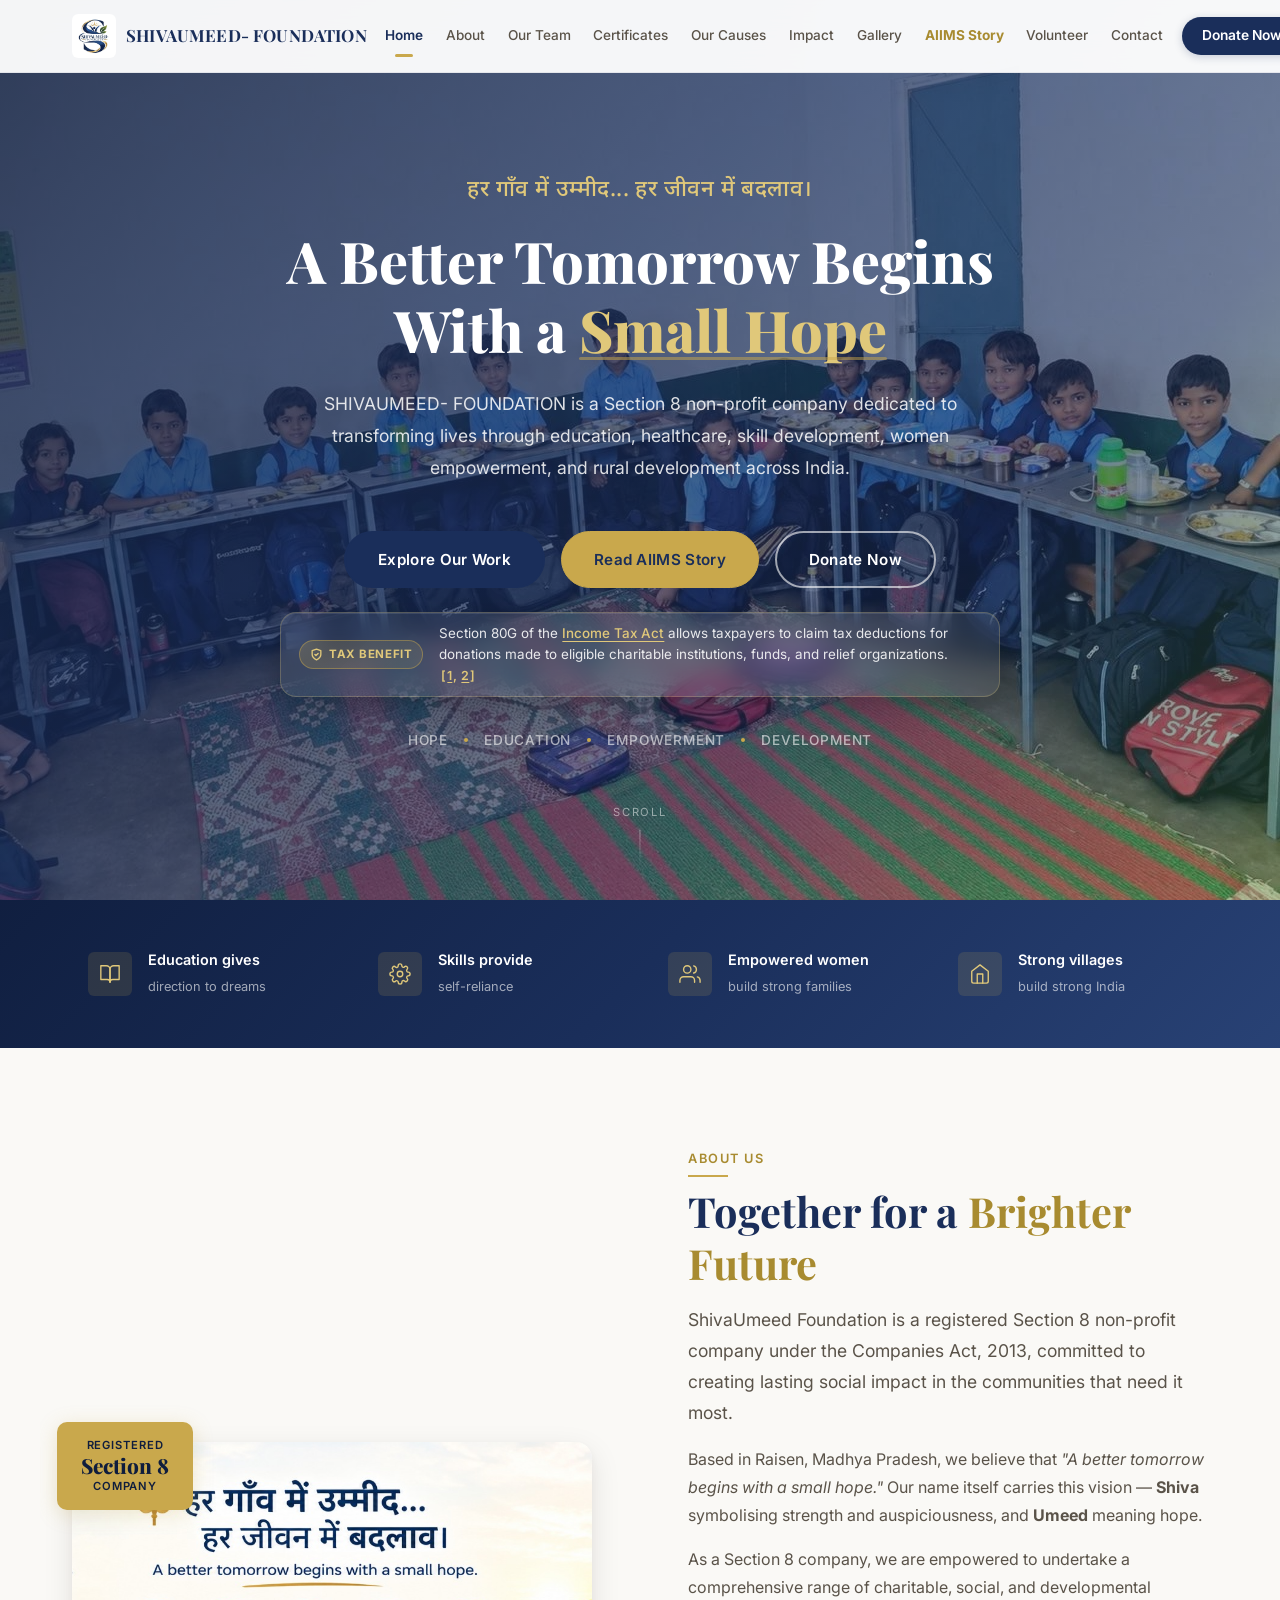
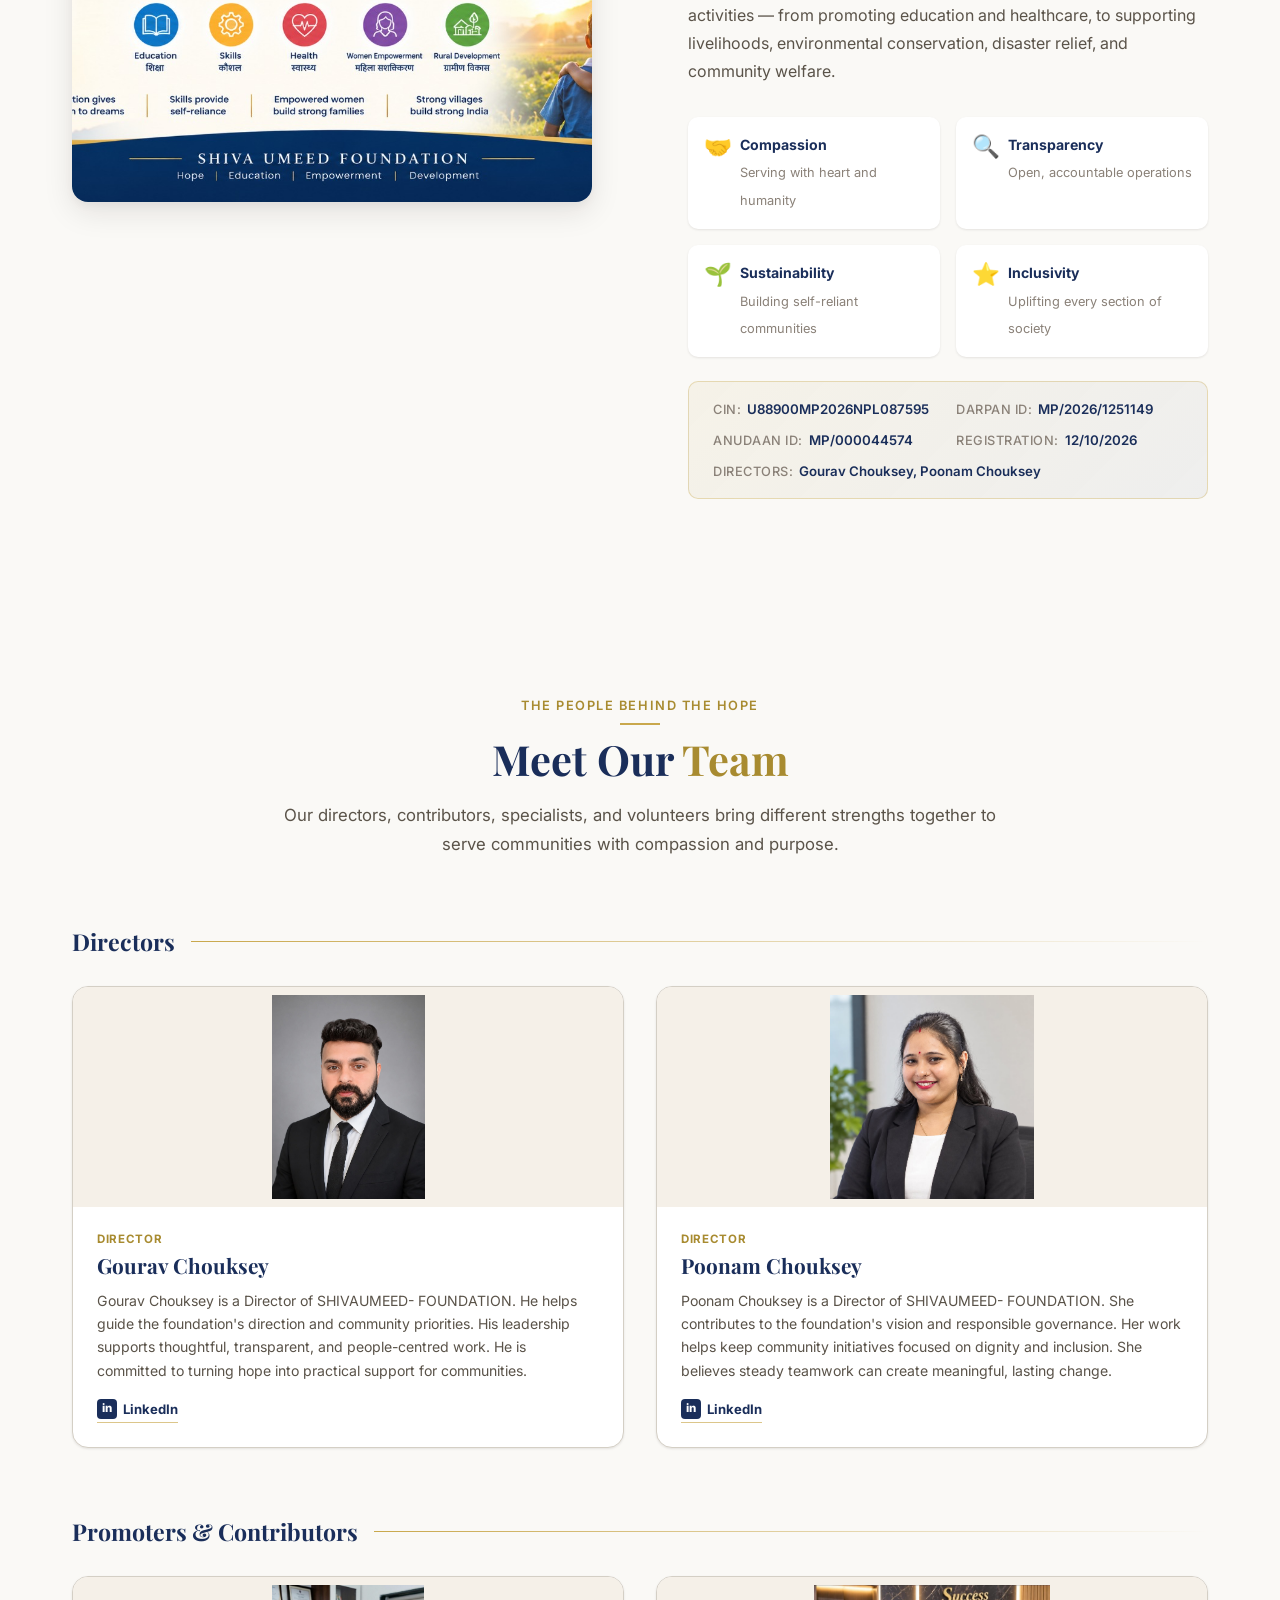
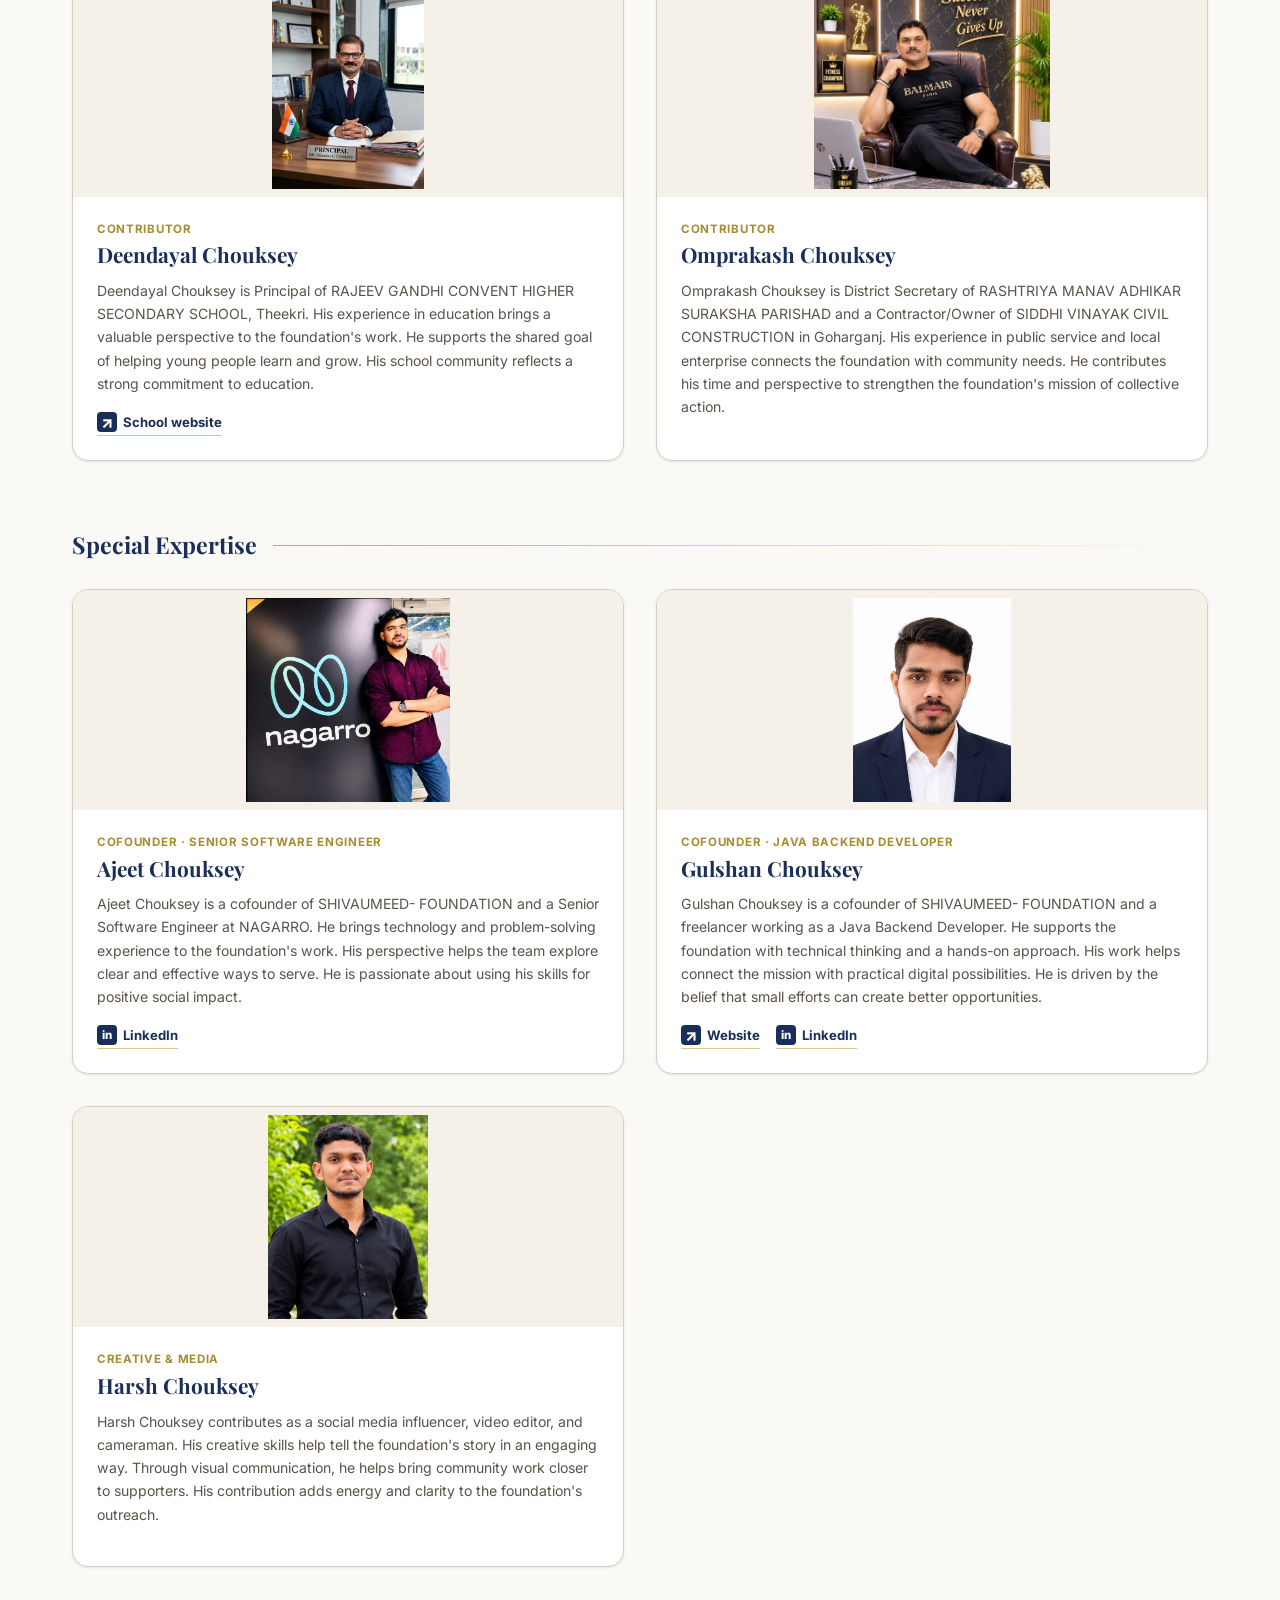
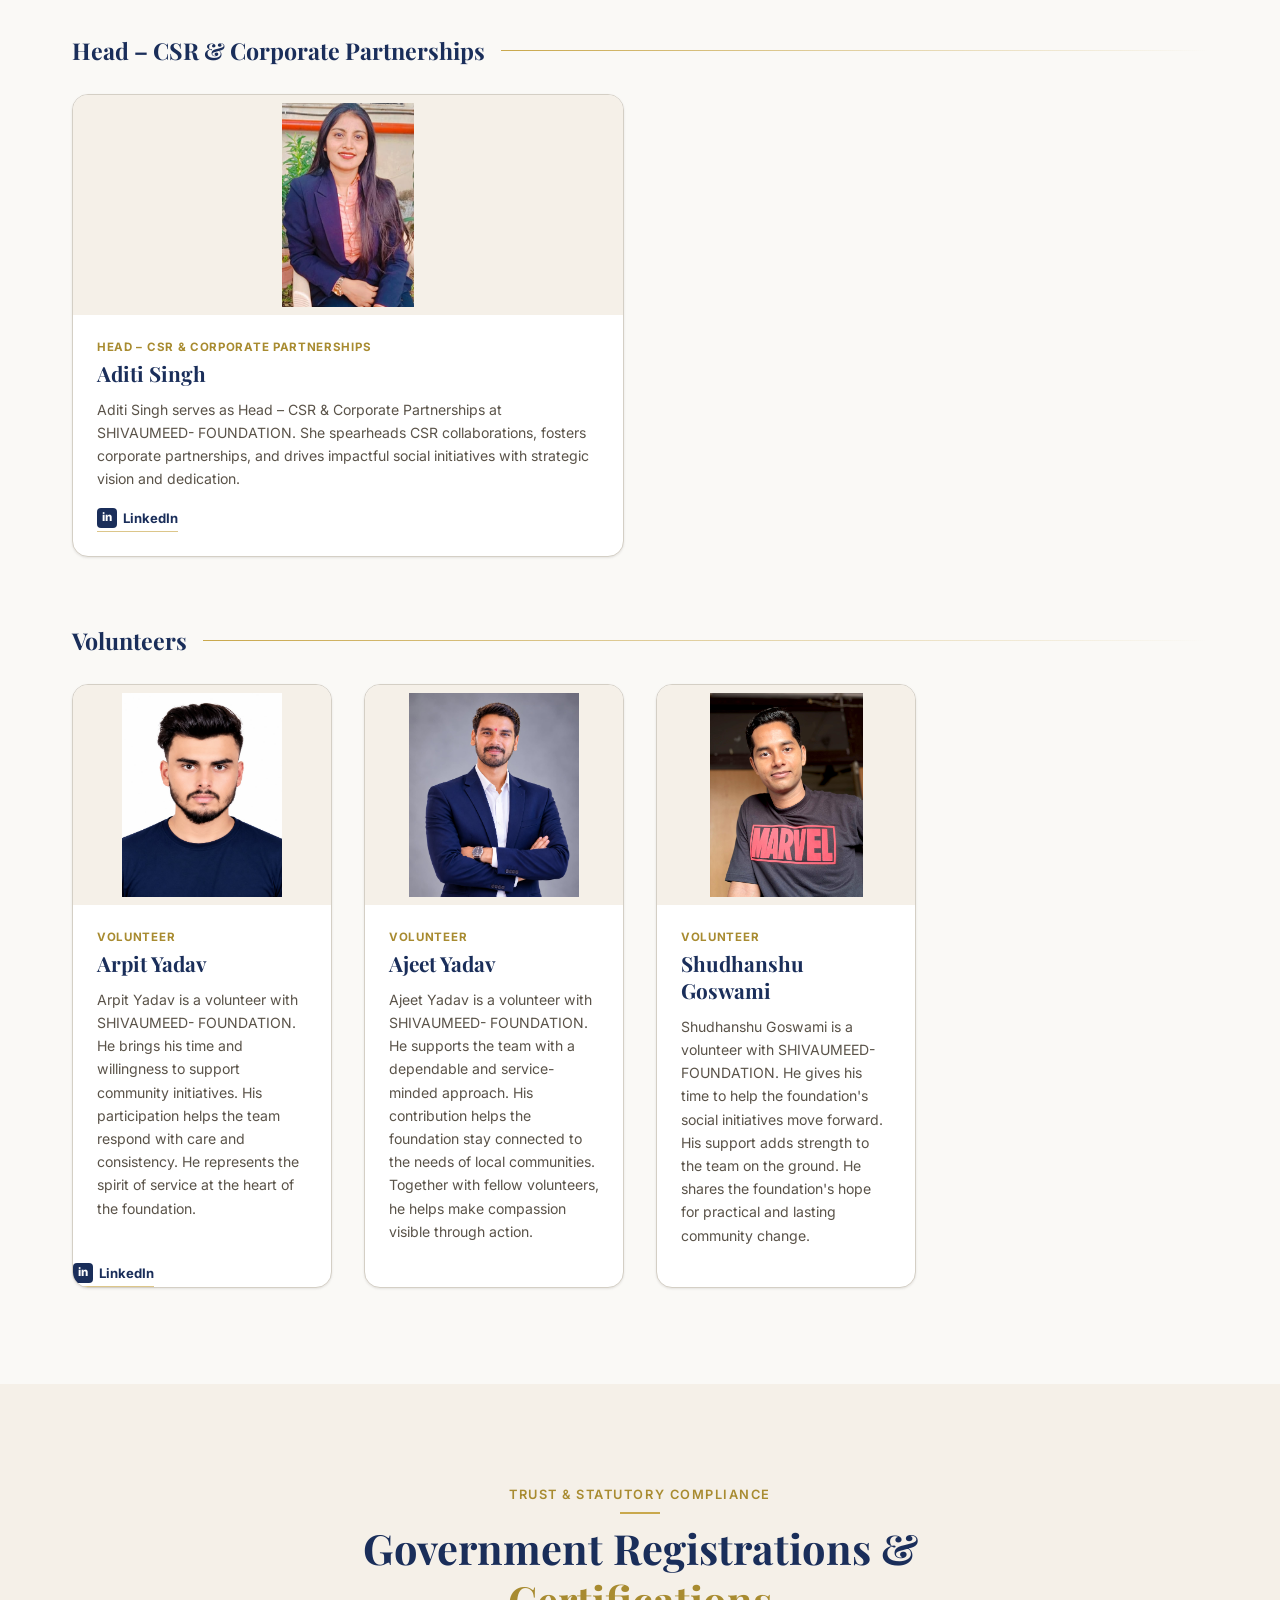
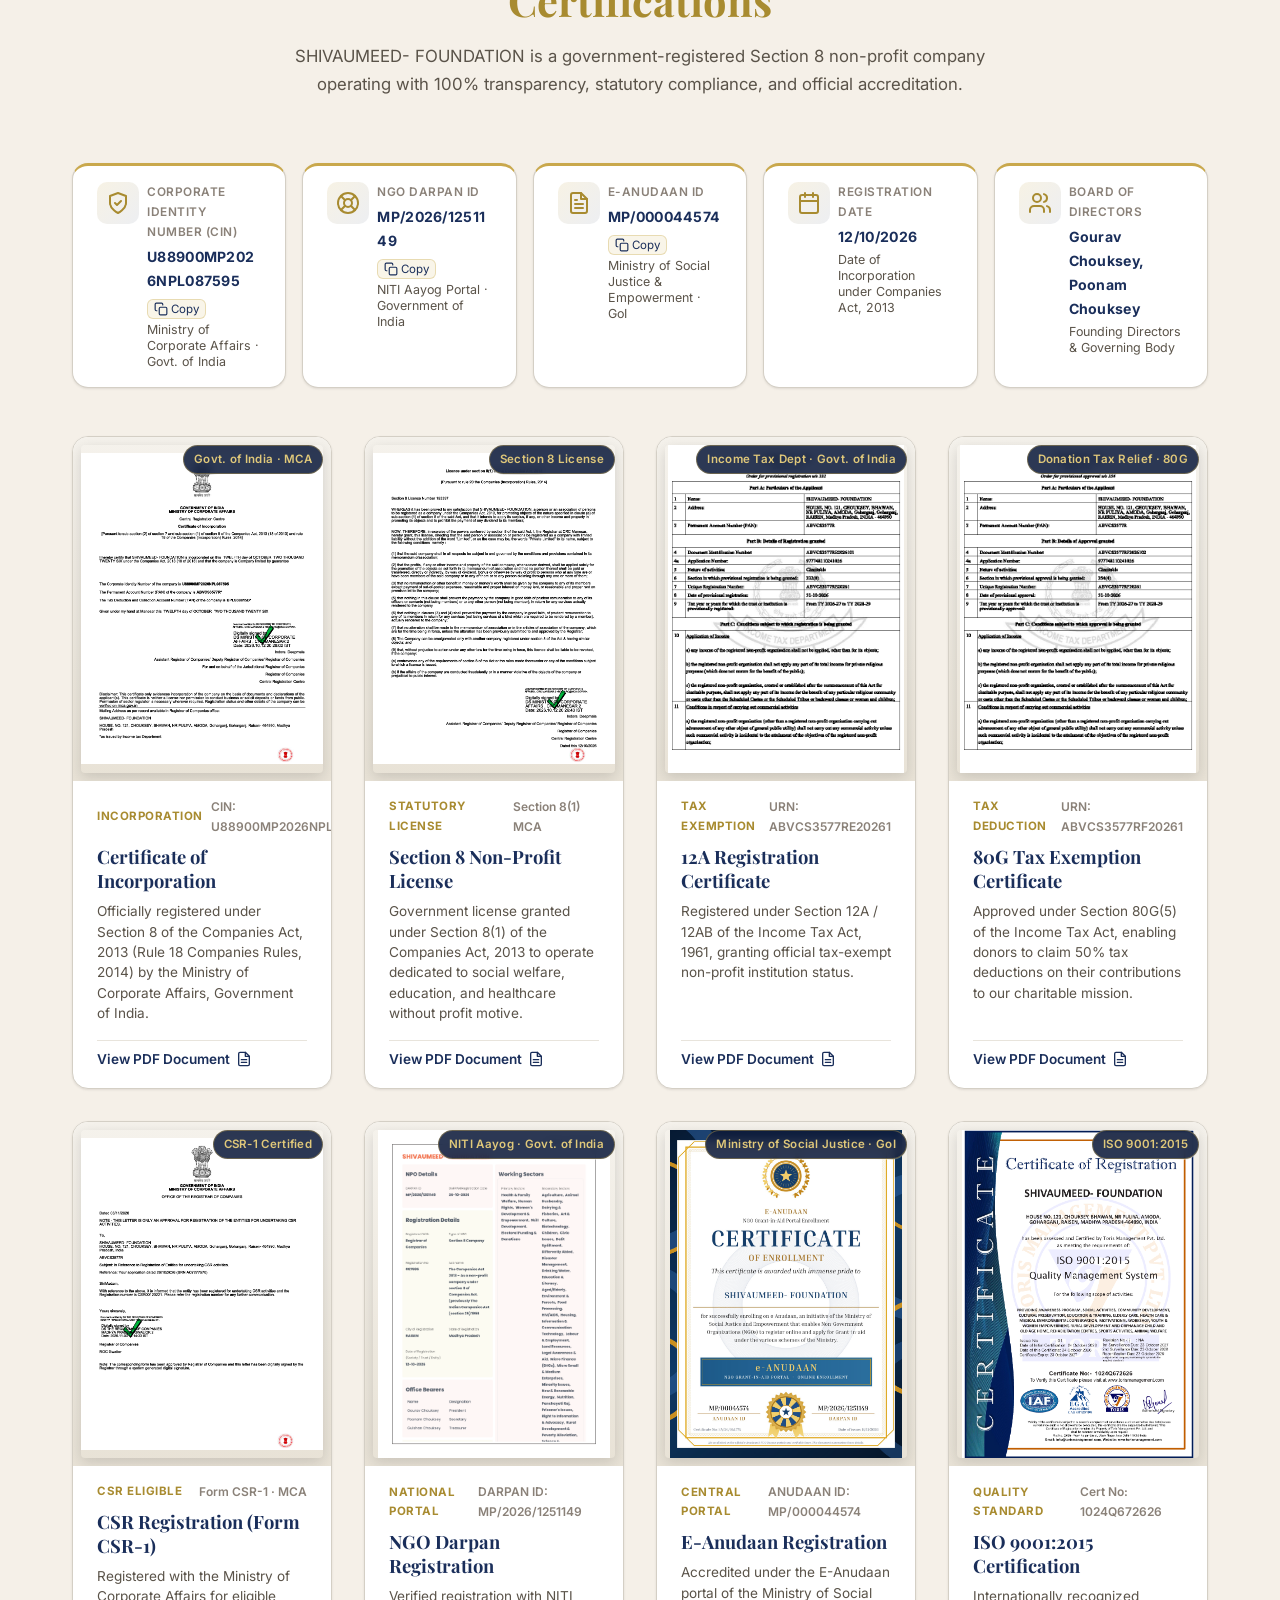
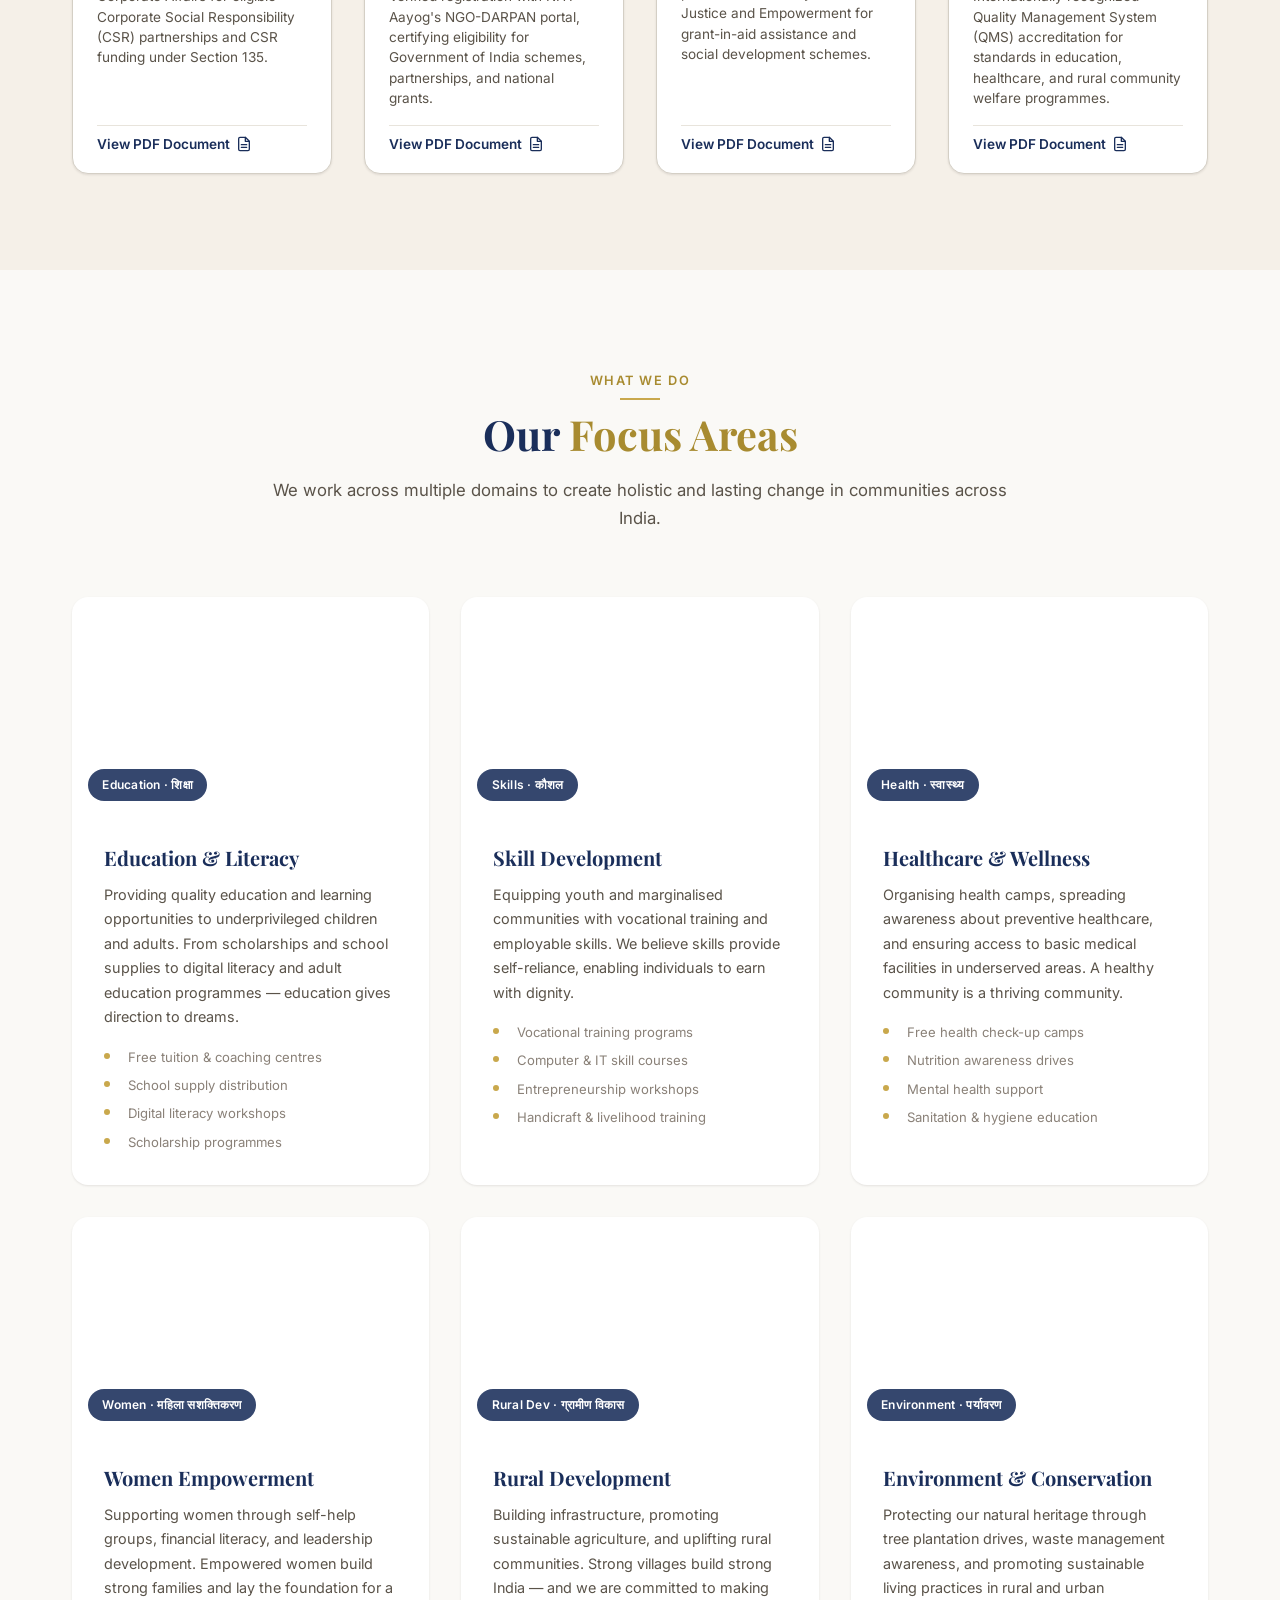
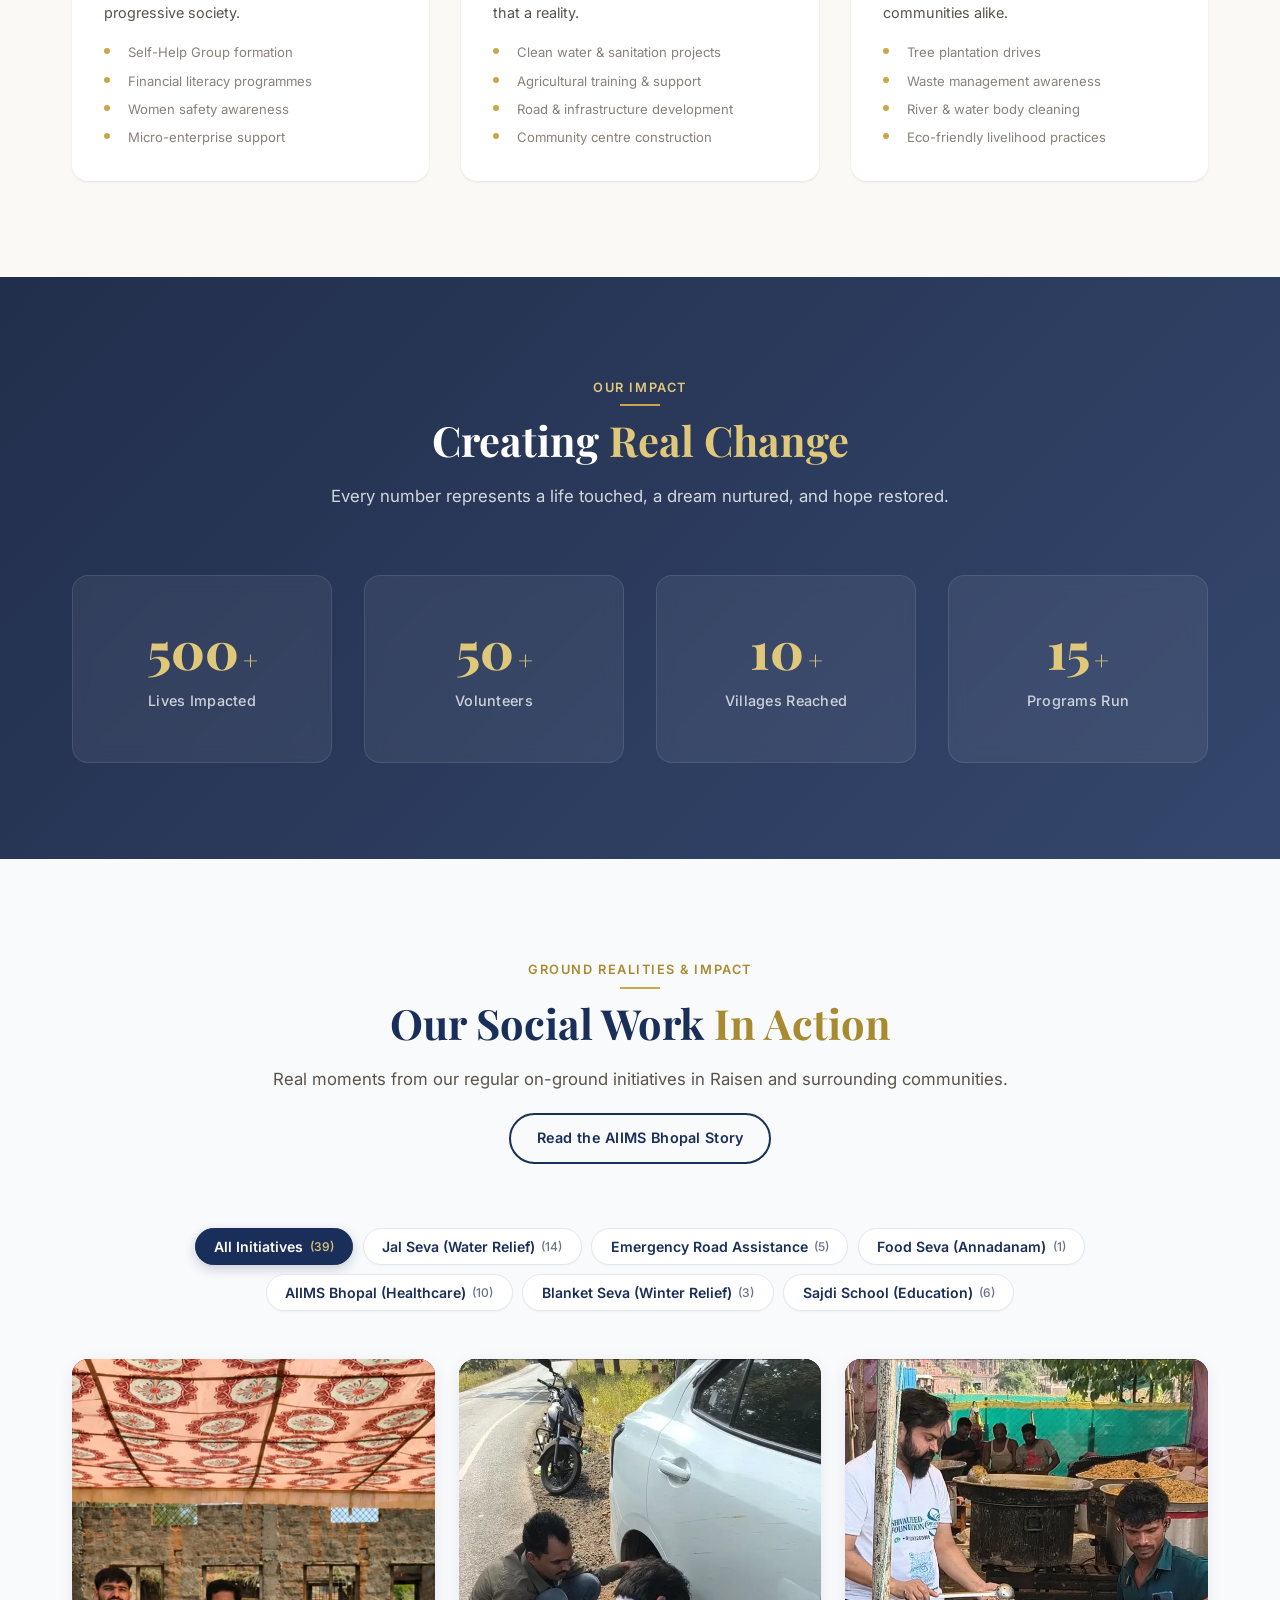
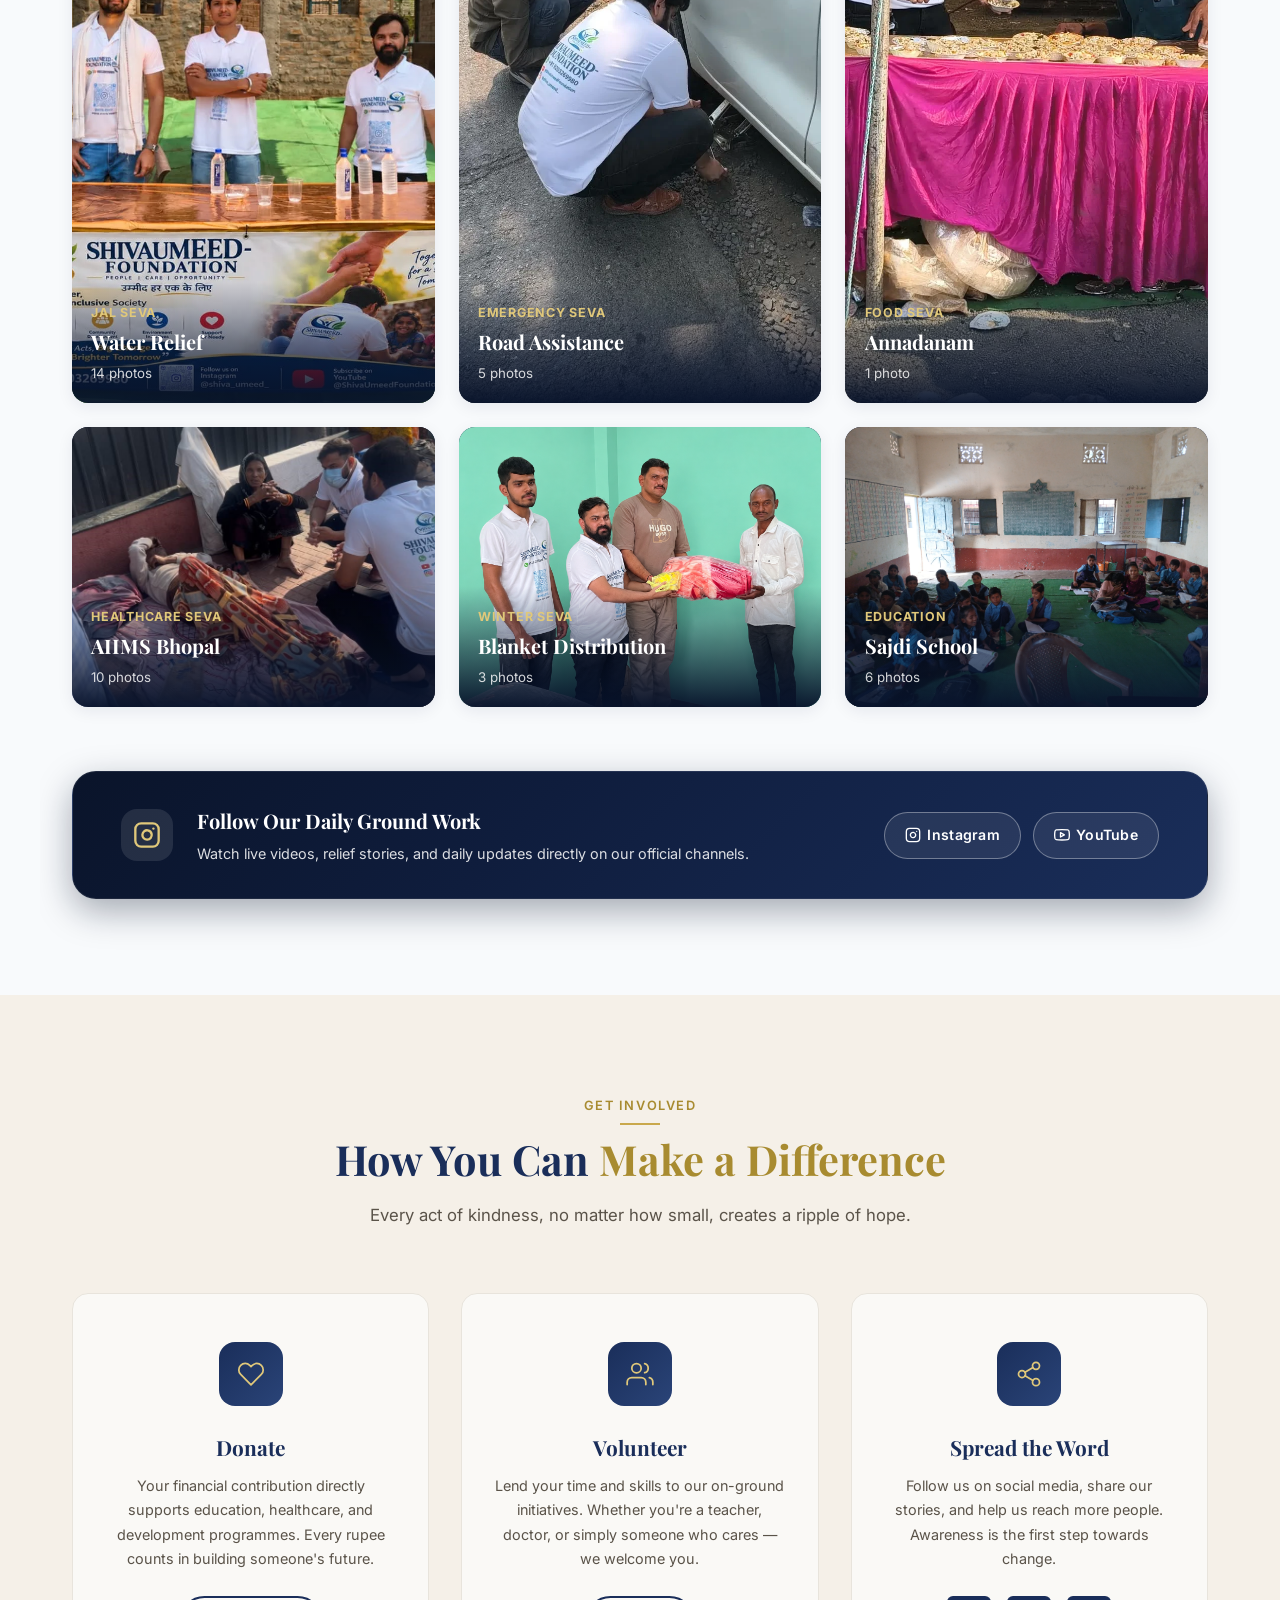
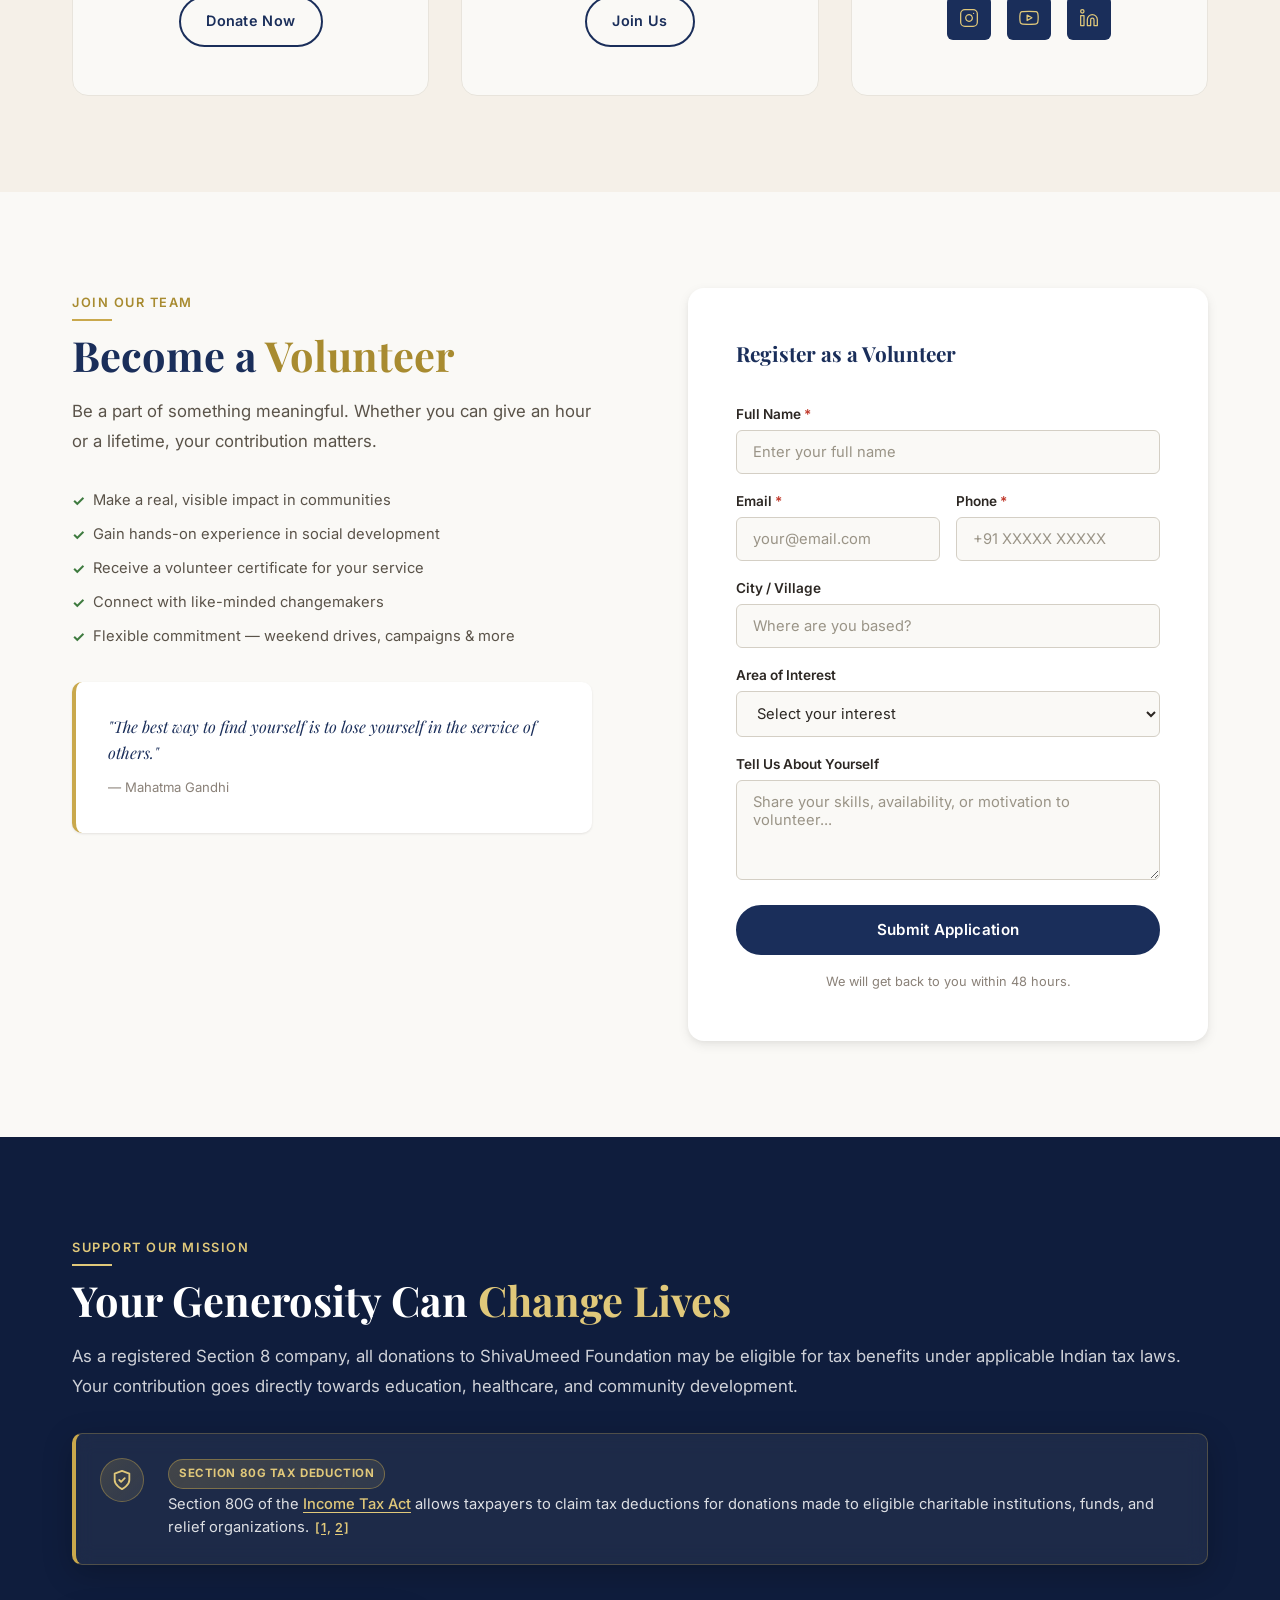
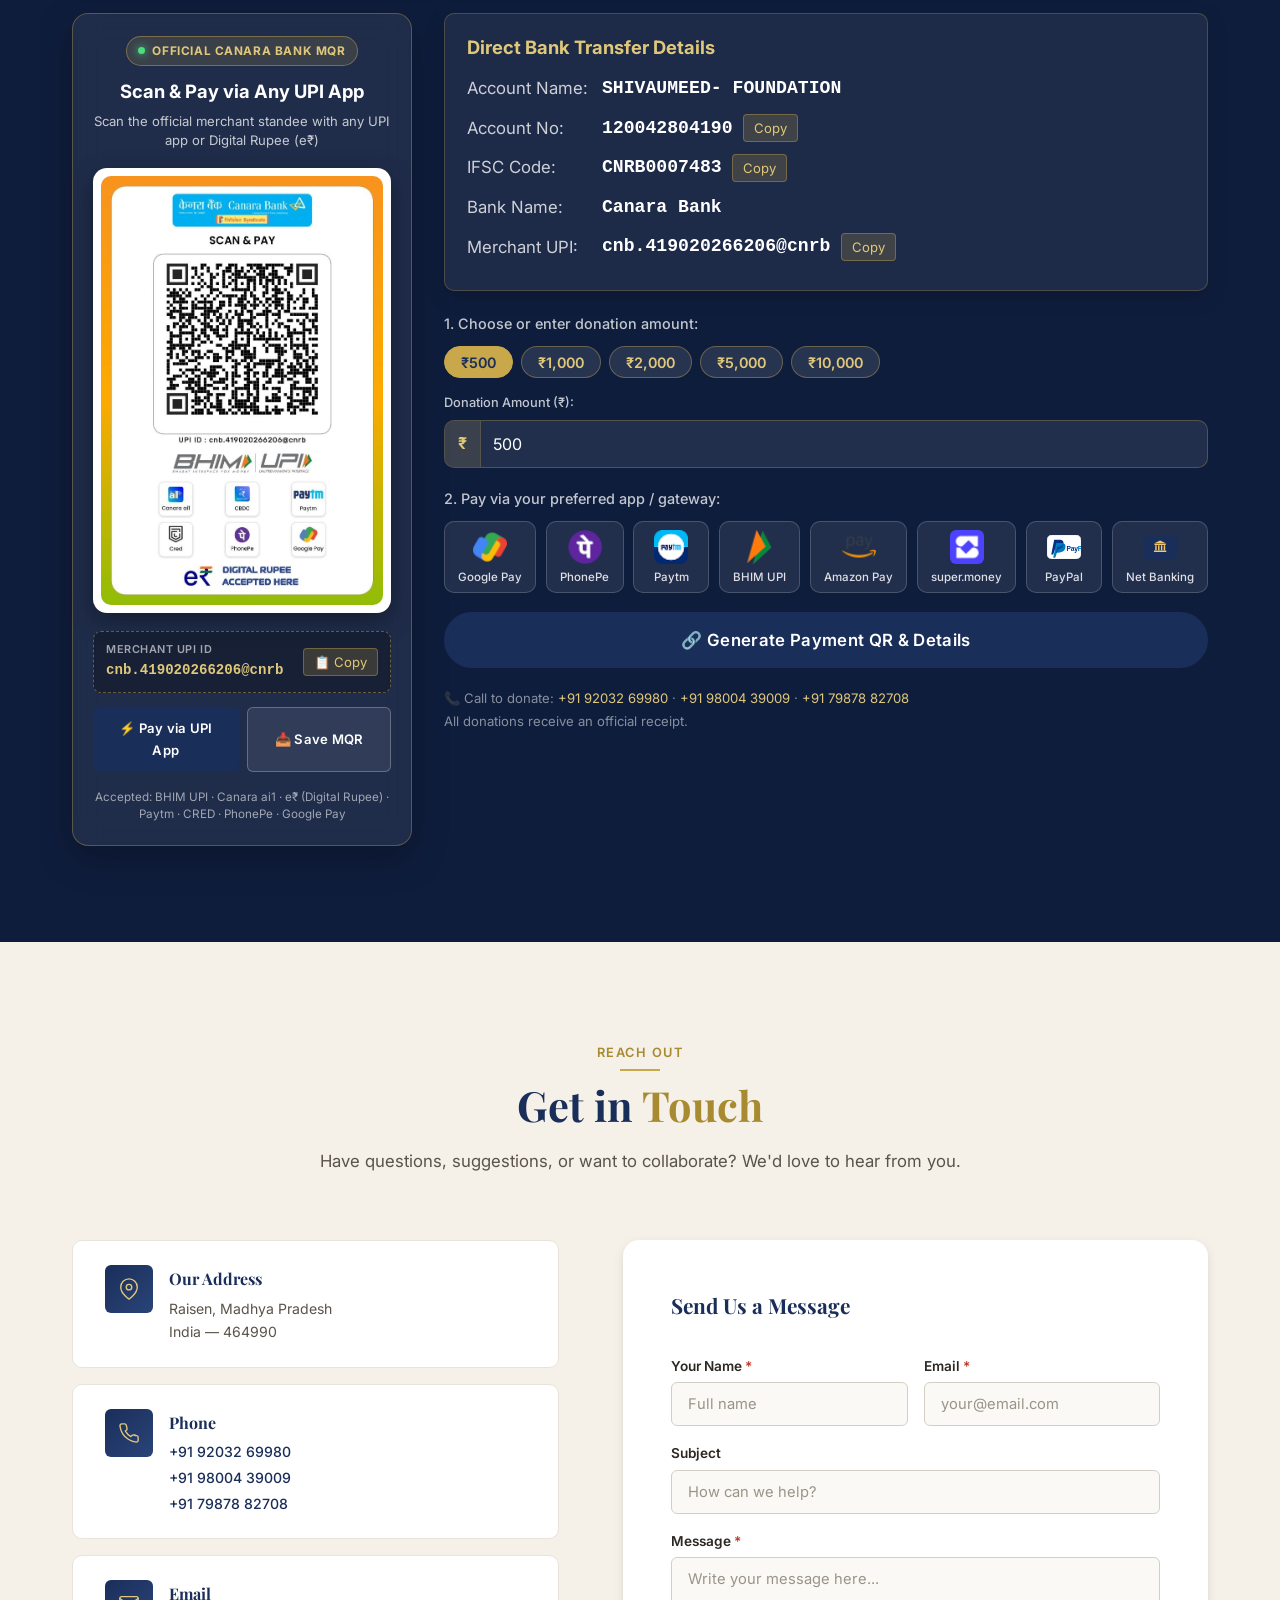
==== commit 5ea8589d: "Fix Amazon Pay minimum amount error, sync preset buttons with custom amount input, and fix super.mon" ====
--- a/index.html
+++ b/index.html
@@ -2539,7 +2539,7 @@
                             </div>
 
                             <div class="donate-mqr-actions">
-                                <a href="upi://pay?pa=cnb.419020266206@cnrb&amp;pn=SHIVAUMEED-+FOUNDATION&amp;cu=INR&amp;tn=Donation+to+ShivaUmeed+Foundation" class="btn btn-primary donate-mqr-pay-btn">
+                                <a href="upi://pay?pa=cnb.419020266206@cnrb&amp;pn=SHIVAUMEED-+FOUNDATION&amp;am=500&amp;cu=INR&amp;tn=Donation+to+ShivaUmeed+Foundation" class="btn btn-primary donate-mqr-pay-btn" id="donate-mqr-pay-btn">
                                     ⚡ Pay via UPI App
                                 </a>
                                 <a href="images/canara-mqr.jpg" target="_blank" download="Canara-Bank-MQR-ShivaUmeed.jpg" class="btn btn-outline donate-mqr-download-btn">
@@ -2585,24 +2585,27 @@
                             <div class="donate-actions" id="donate-actions-widget">
                                 <!-- Amount Selector -->
                                 <div class="donate-amount-selector">
-                                    <p class="donate-amount-label">Choose or enter custom donation amount:</p>
+                                    <p class="donate-amount-label">1. Choose or enter donation amount:</p>
                                     <div class="donate-preset-btns">
-                                        <button type="button" class="donate-preset-btn" data-amount="500">₹500</button>
+                                        <button type="button" class="donate-preset-btn selected" data-amount="500">₹500</button>
                                         <button type="button" class="donate-preset-btn" data-amount="1000">₹1,000</button>
                                         <button type="button" class="donate-preset-btn" data-amount="2000">₹2,000</button>
                                         <button type="button" class="donate-preset-btn" data-amount="5000">₹5,000</button>
                                         <button type="button" class="donate-preset-btn" data-amount="10000">₹10,000</button>
                                     </div>
-                                    <div class="donate-custom-input-row">
-                                        <span class="donate-currency-symbol">₹</span>
-                                        <input type="number" id="donate-amount-input" class="donate-custom-input"
-                                            placeholder="Enter custom amount" min="1" max="1000000" inputmode="numeric">
+                                    <div class="donate-custom-input-wrap">
+                                        <label for="donate-amount-input" class="donate-input-sublabel">Donation Amount (₹):</label>
+                                        <div class="donate-custom-input-row">
+                                            <span class="donate-currency-symbol">₹</span>
+                                            <input type="number" id="donate-amount-input" class="donate-custom-input"
+                                                placeholder="Enter amount (min ₹1)" value="500" min="1" max="1000000" inputmode="numeric">
+                                        </div>
                                     </div>
                                 </div>
 
                                 <!-- Payment Gateway Selection -->
                                 <div class="donate-gateway-section">
-                                    <p class="donate-gateway-label">Pay via your preferred app / gateway:</p>
+                                    <p class="donate-gateway-label">2. Pay via your preferred app / gateway:</p>
                                     <div class="donate-gateway-grid">
                                         <button type="button" class="donate-gateway-btn" data-gateway="gpay" title="Google Pay">
                                             <img src="images/payment-icons/gpay.png" alt="Google Pay" width="34" height="34" class="gateway-icon-img">
--- a/style.css
+++ b/style.css
@@ -4264,6 +4264,18 @@
     border-color: var(--gold, #c9a84c);
 }
 
+.donate-custom-input-wrap {
+    margin-bottom: 1.2rem;
+}
+
+.donate-input-sublabel {
+    display: block;
+    font-size: 0.8rem;
+    font-weight: 500;
+    color: rgba(255, 255, 255, 0.75);
+    margin-bottom: 0.35rem;
+}
+
 .donate-custom-input-row {
     display: flex;
     align-items: center;
@@ -4271,7 +4283,12 @@
     border: 1.5px solid rgba(201,168,76,0.3);
     border-radius: var(--radius-md, 8px);
     overflow: hidden;
-    margin-bottom: 1.2rem;
+    transition: border-color 0.2s ease, box-shadow 0.2s ease;
+}
+
+.donate-custom-input-row:focus-within {
+    border-color: var(--gold, #c9a84c);
+    box-shadow: 0 0 10px rgba(201, 168, 76, 0.35);
 }
 
 .donate-currency-symbol {
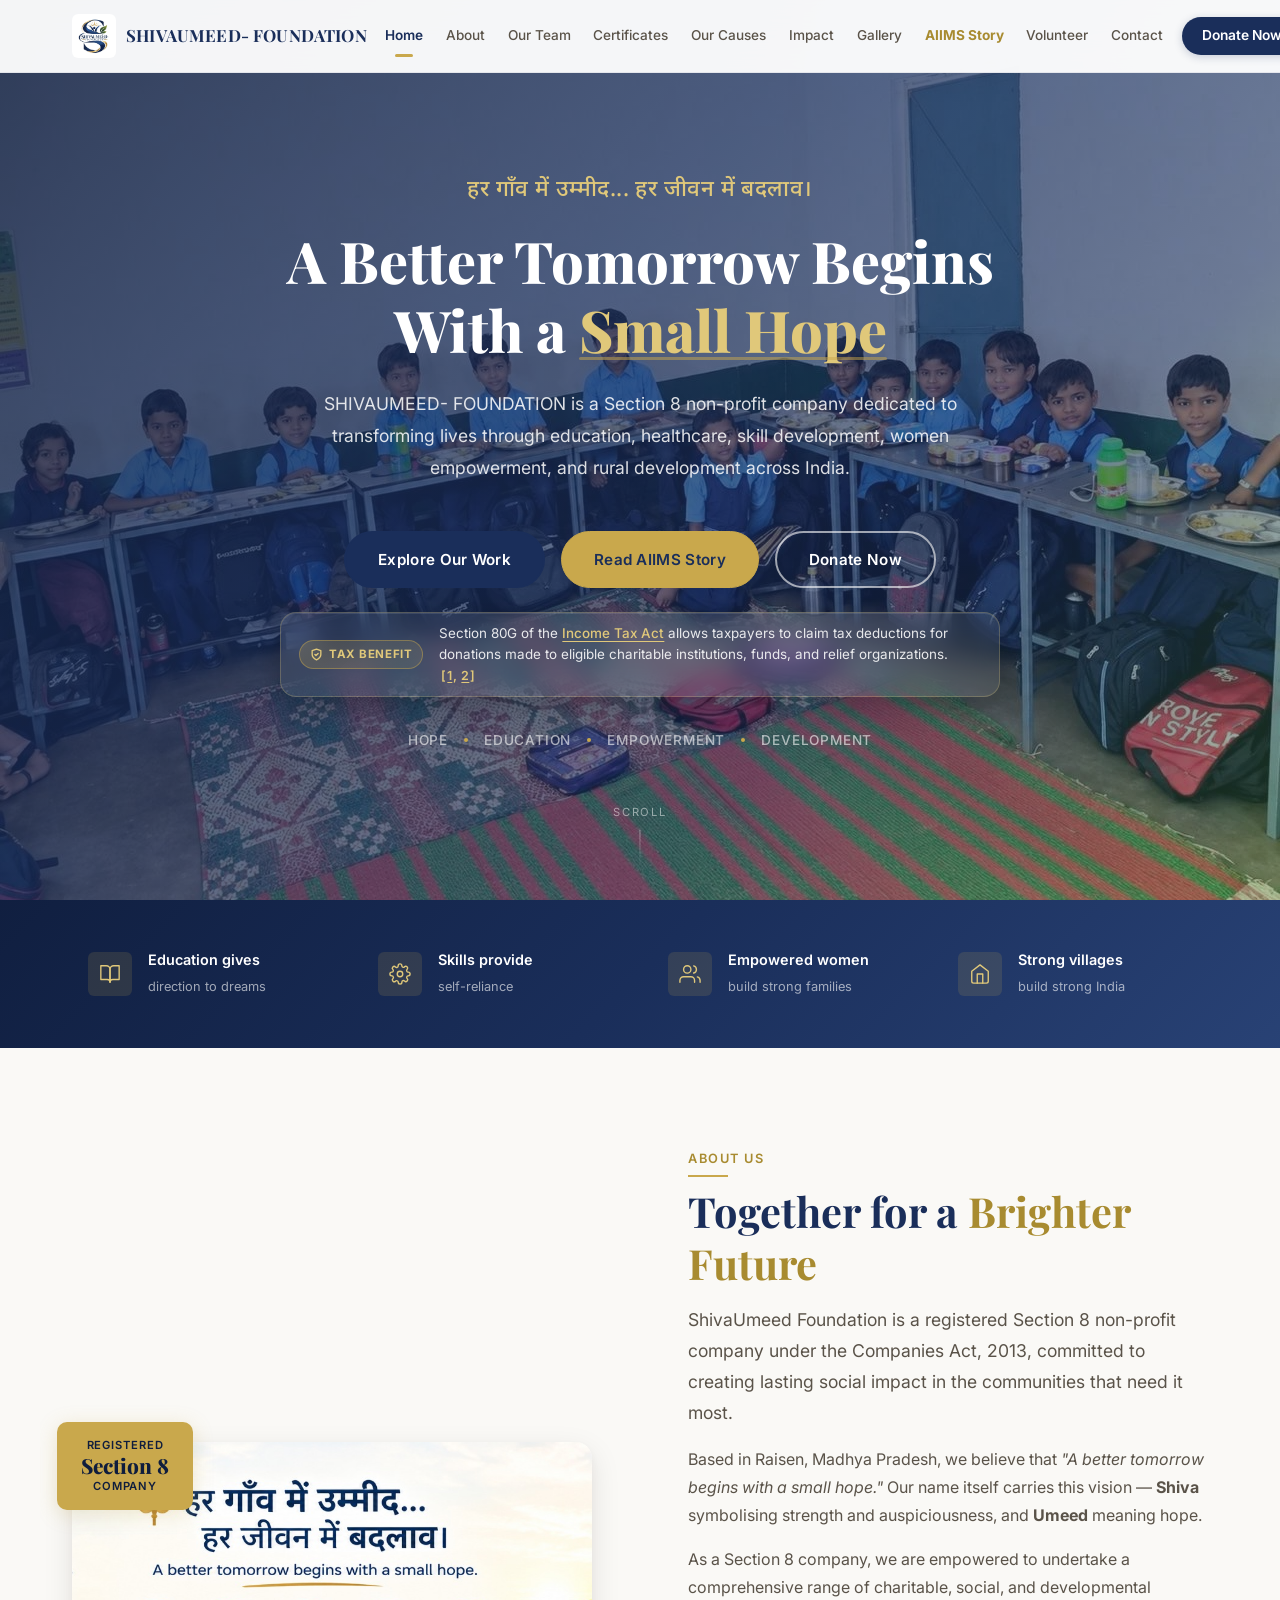
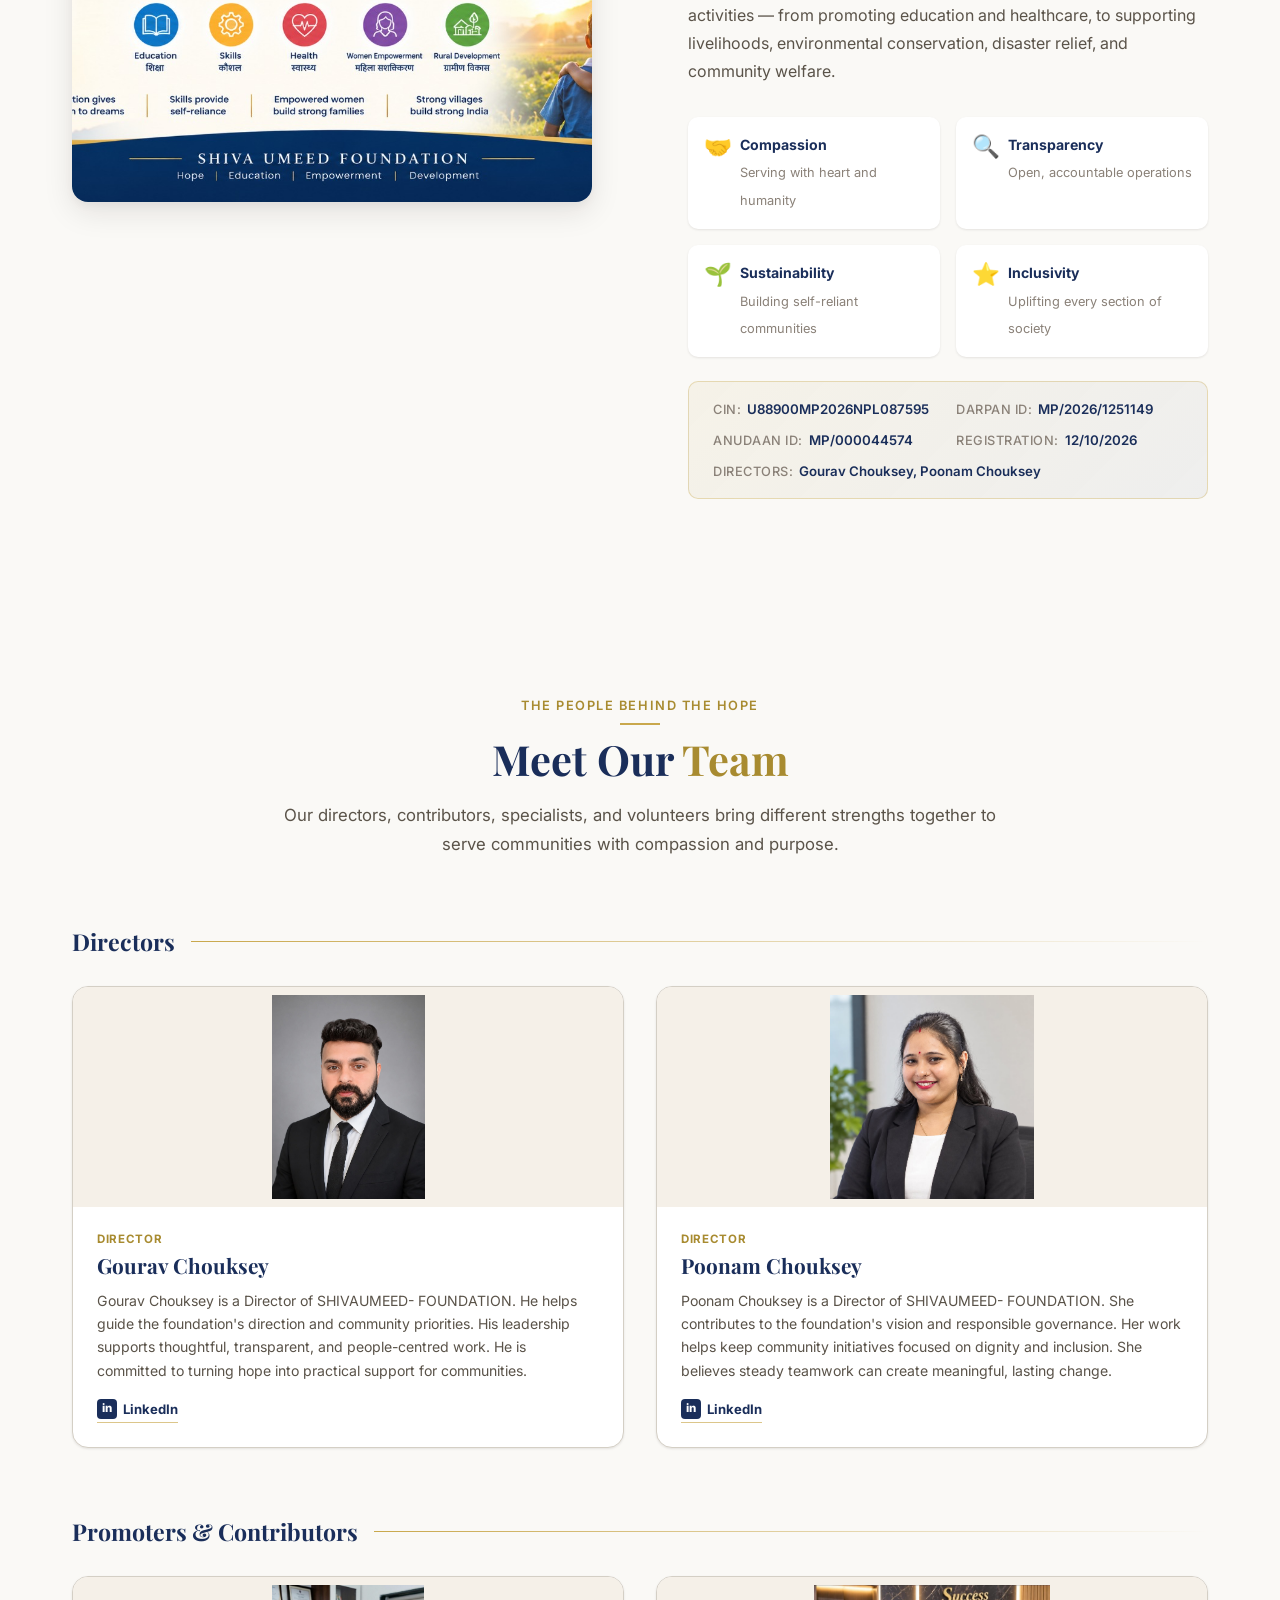
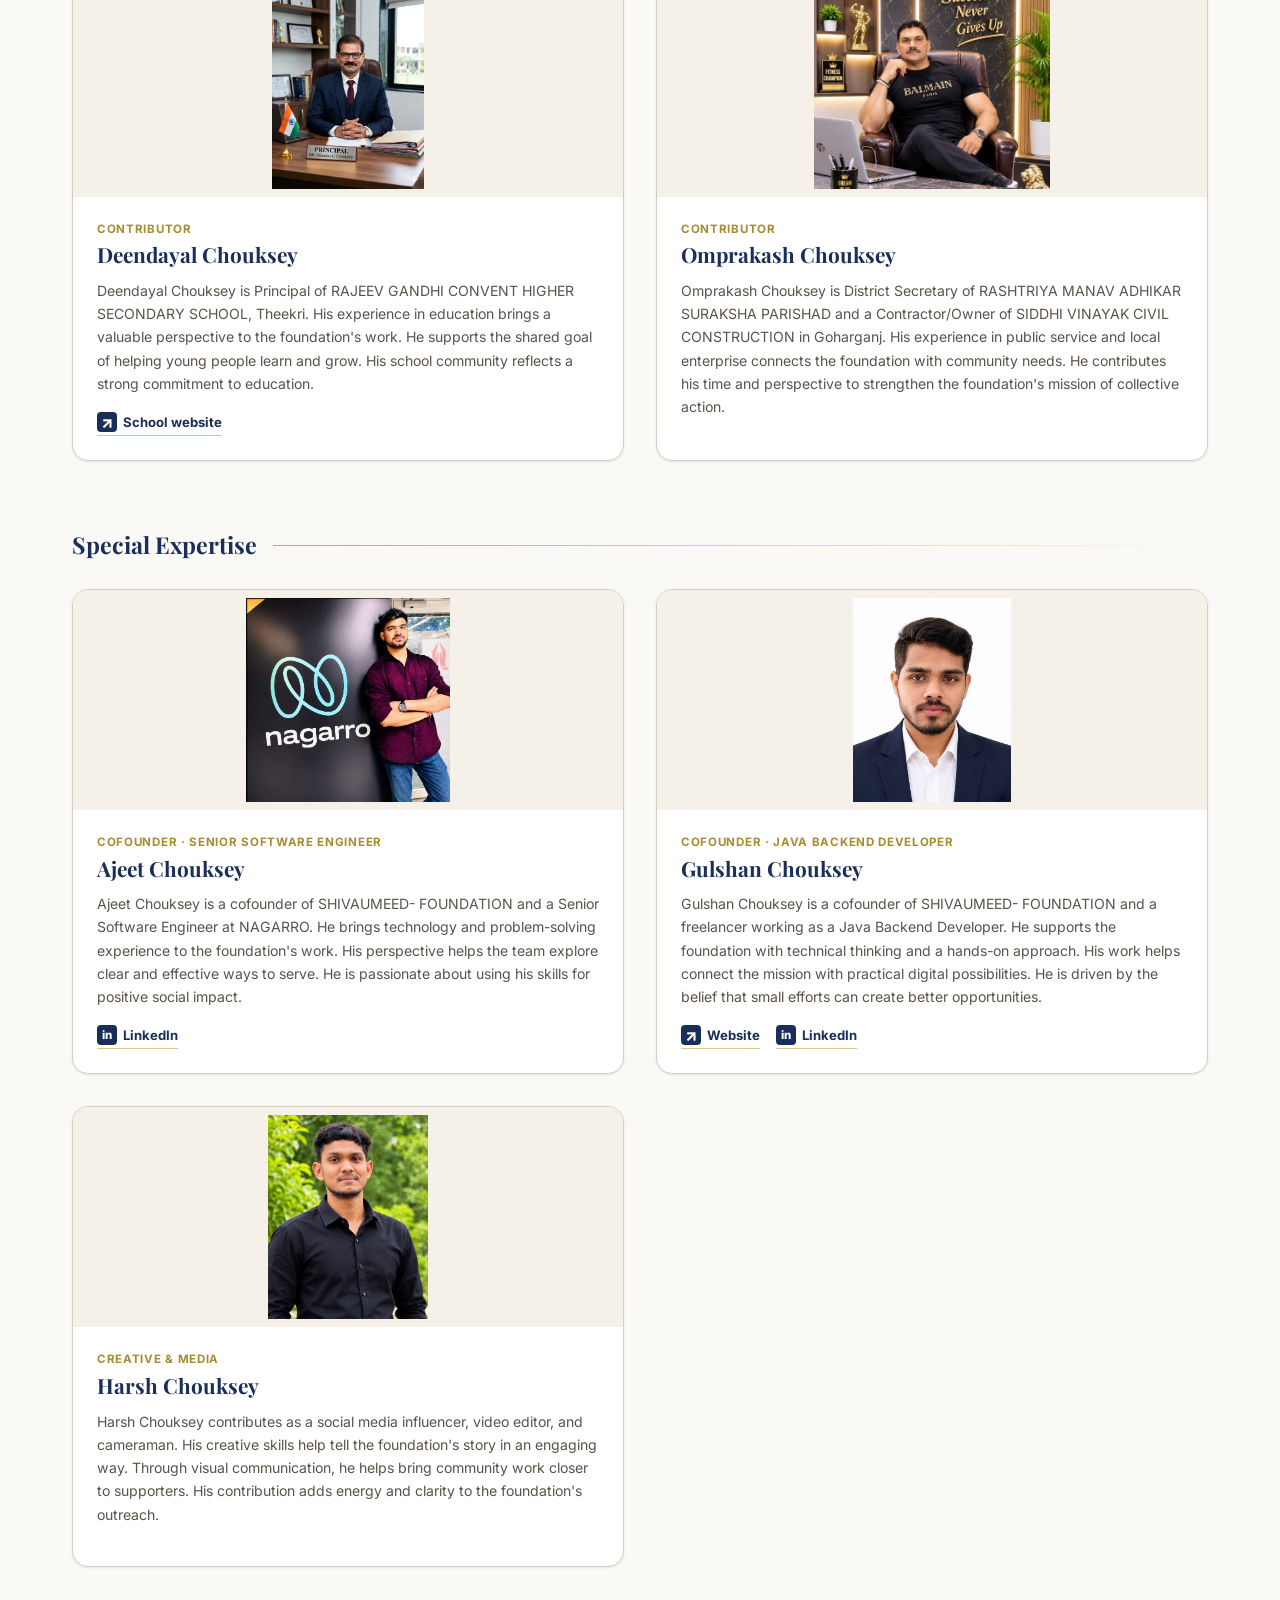
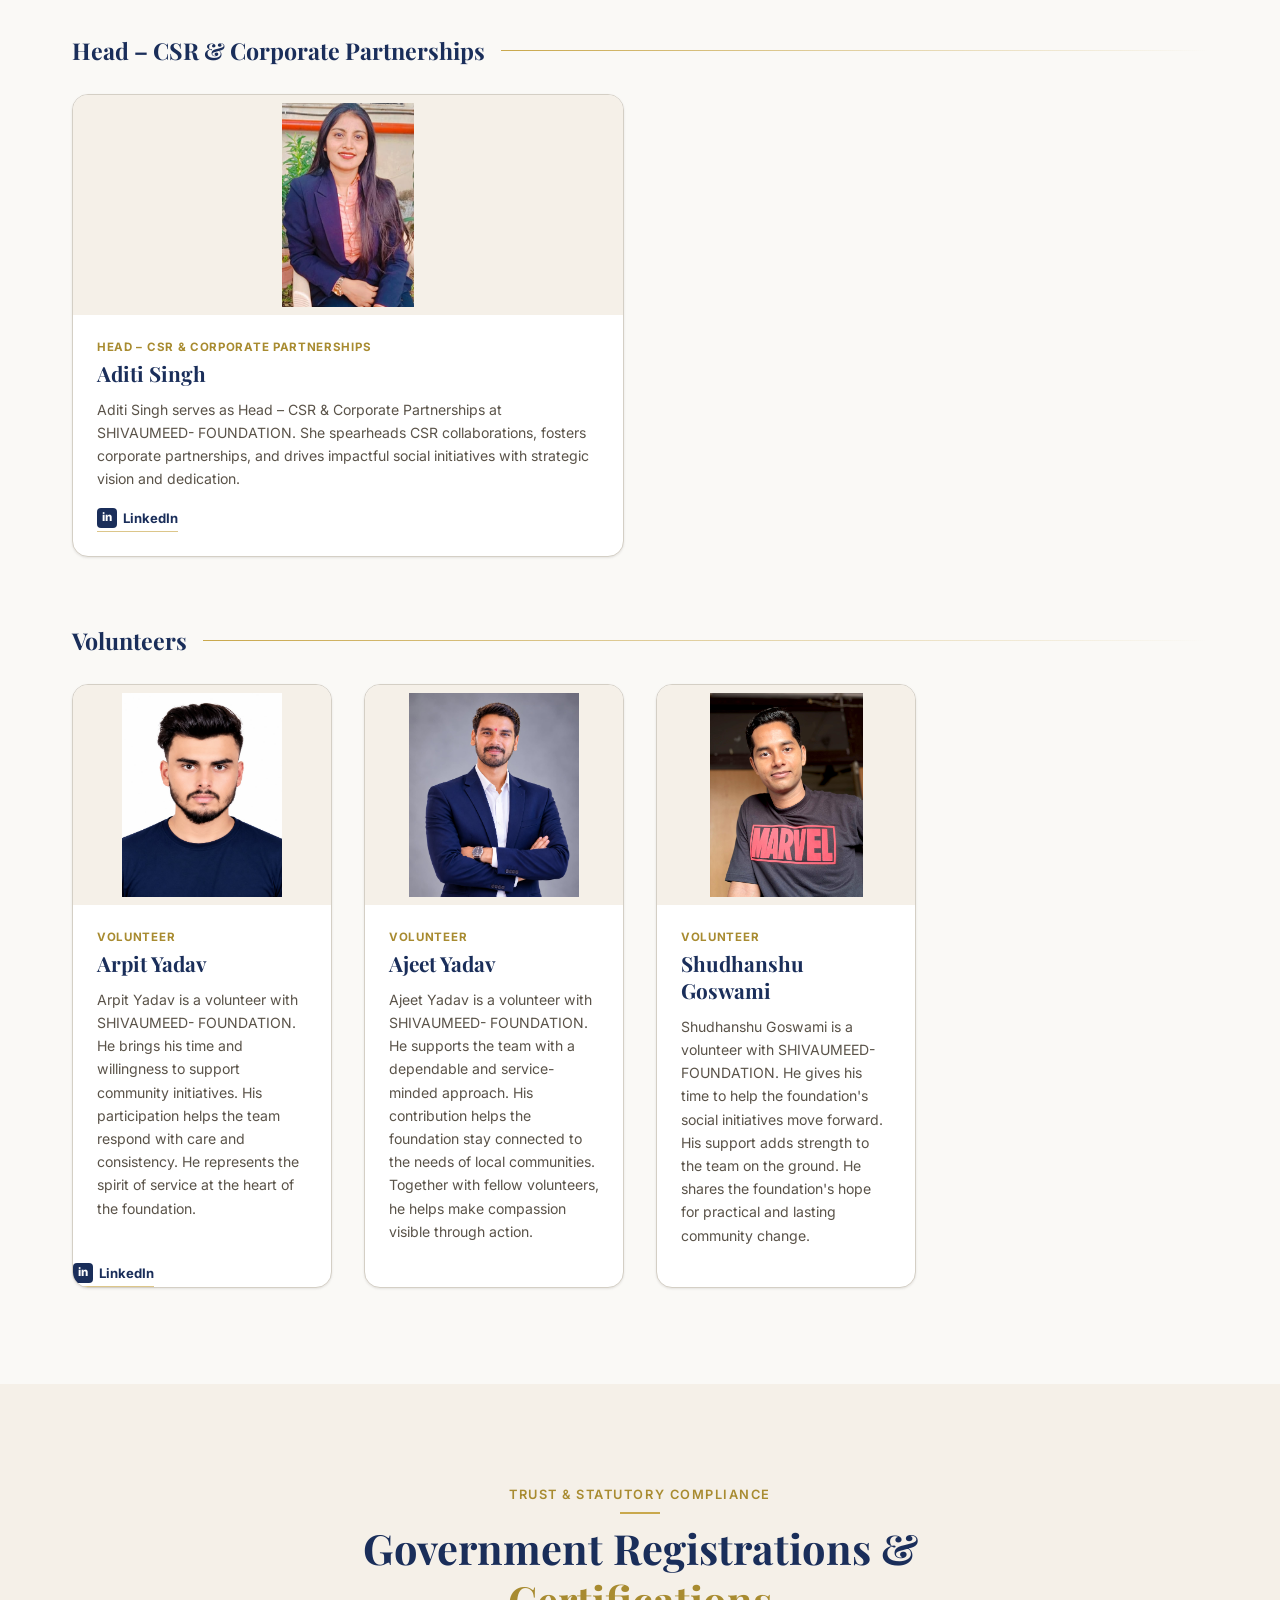
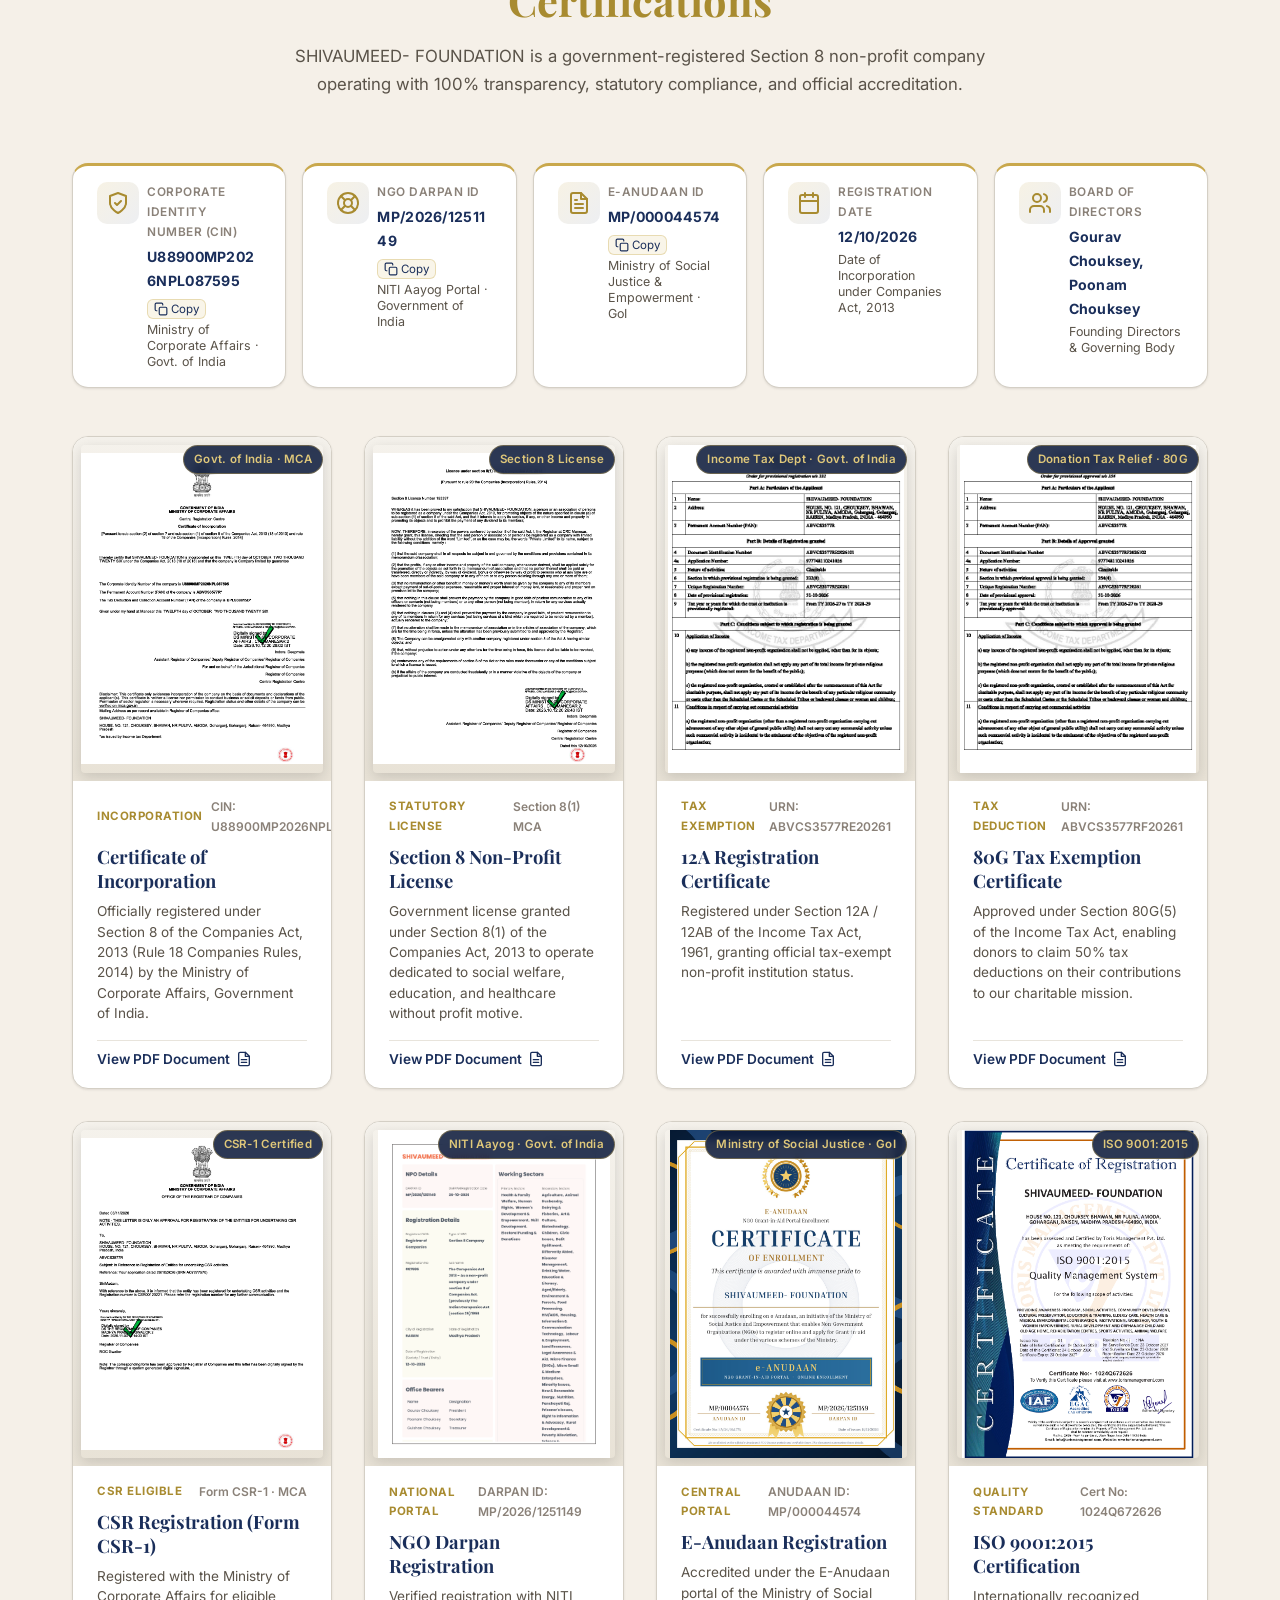
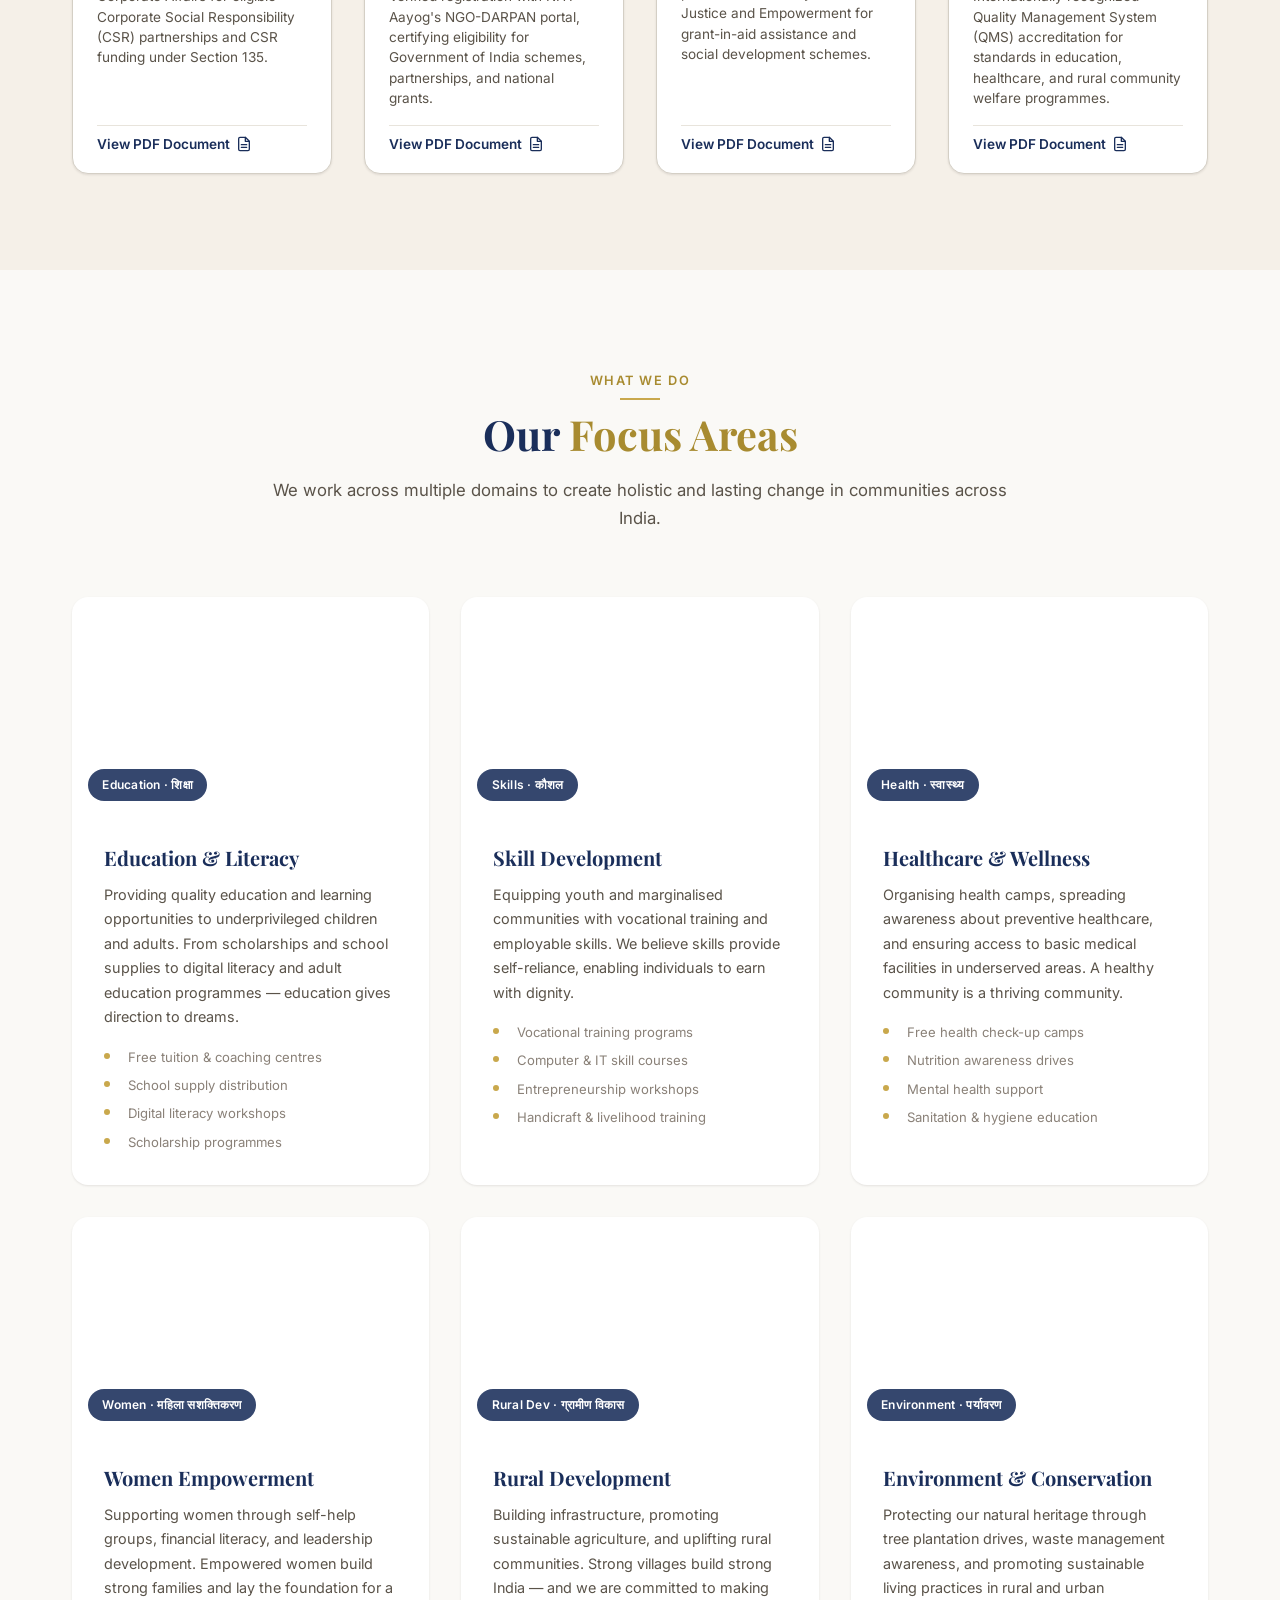
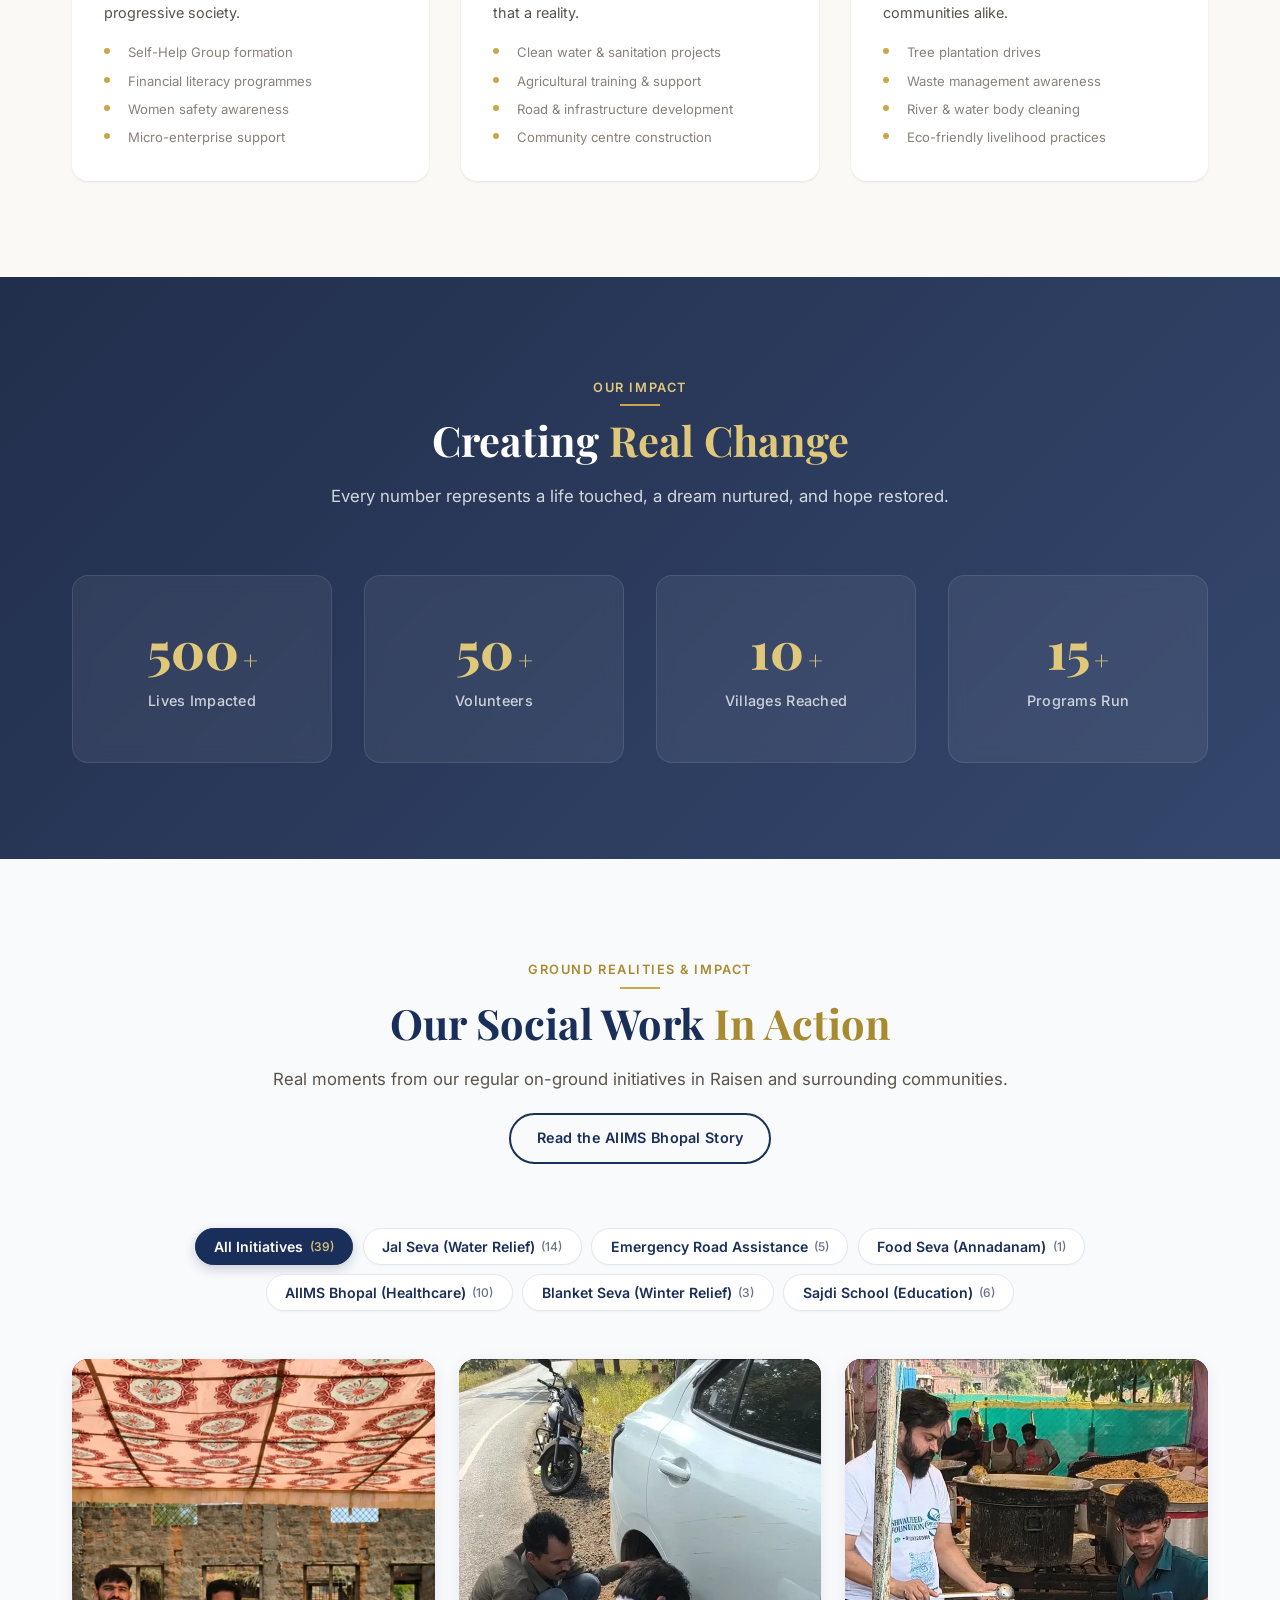
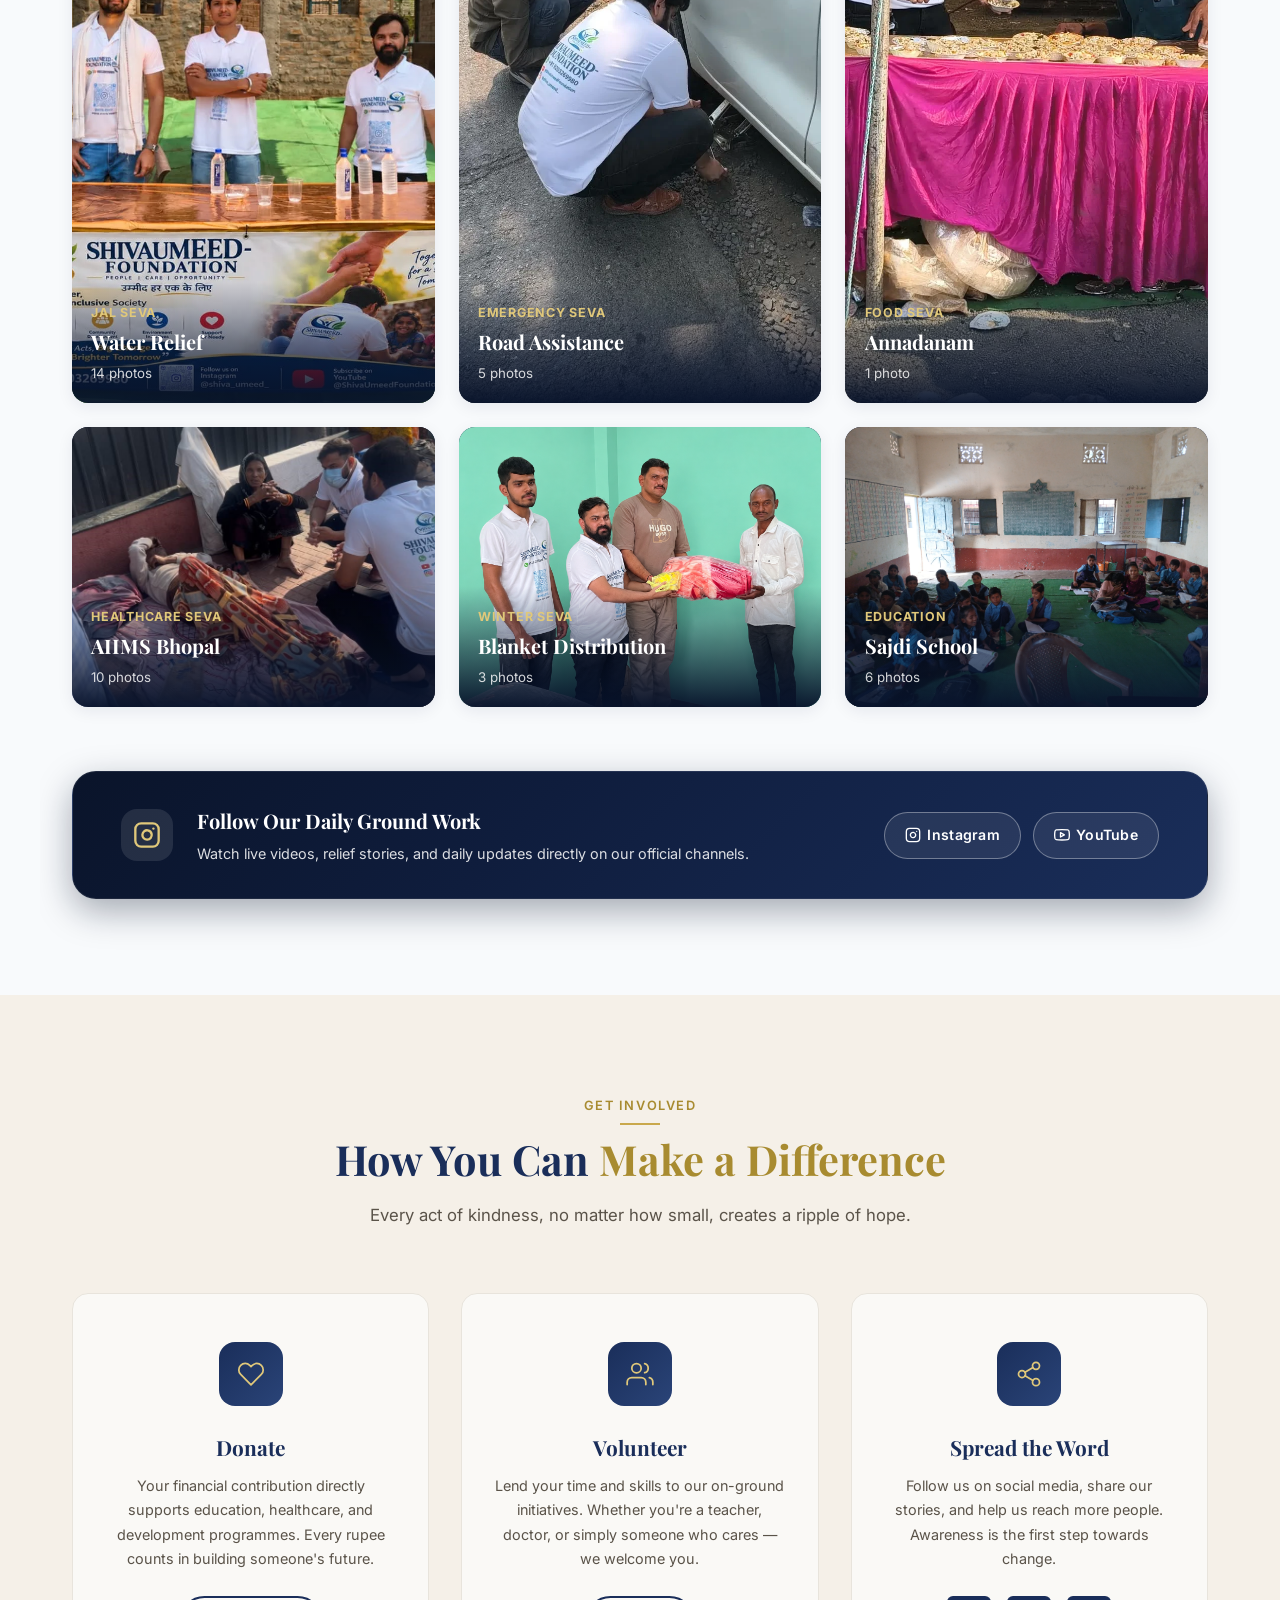
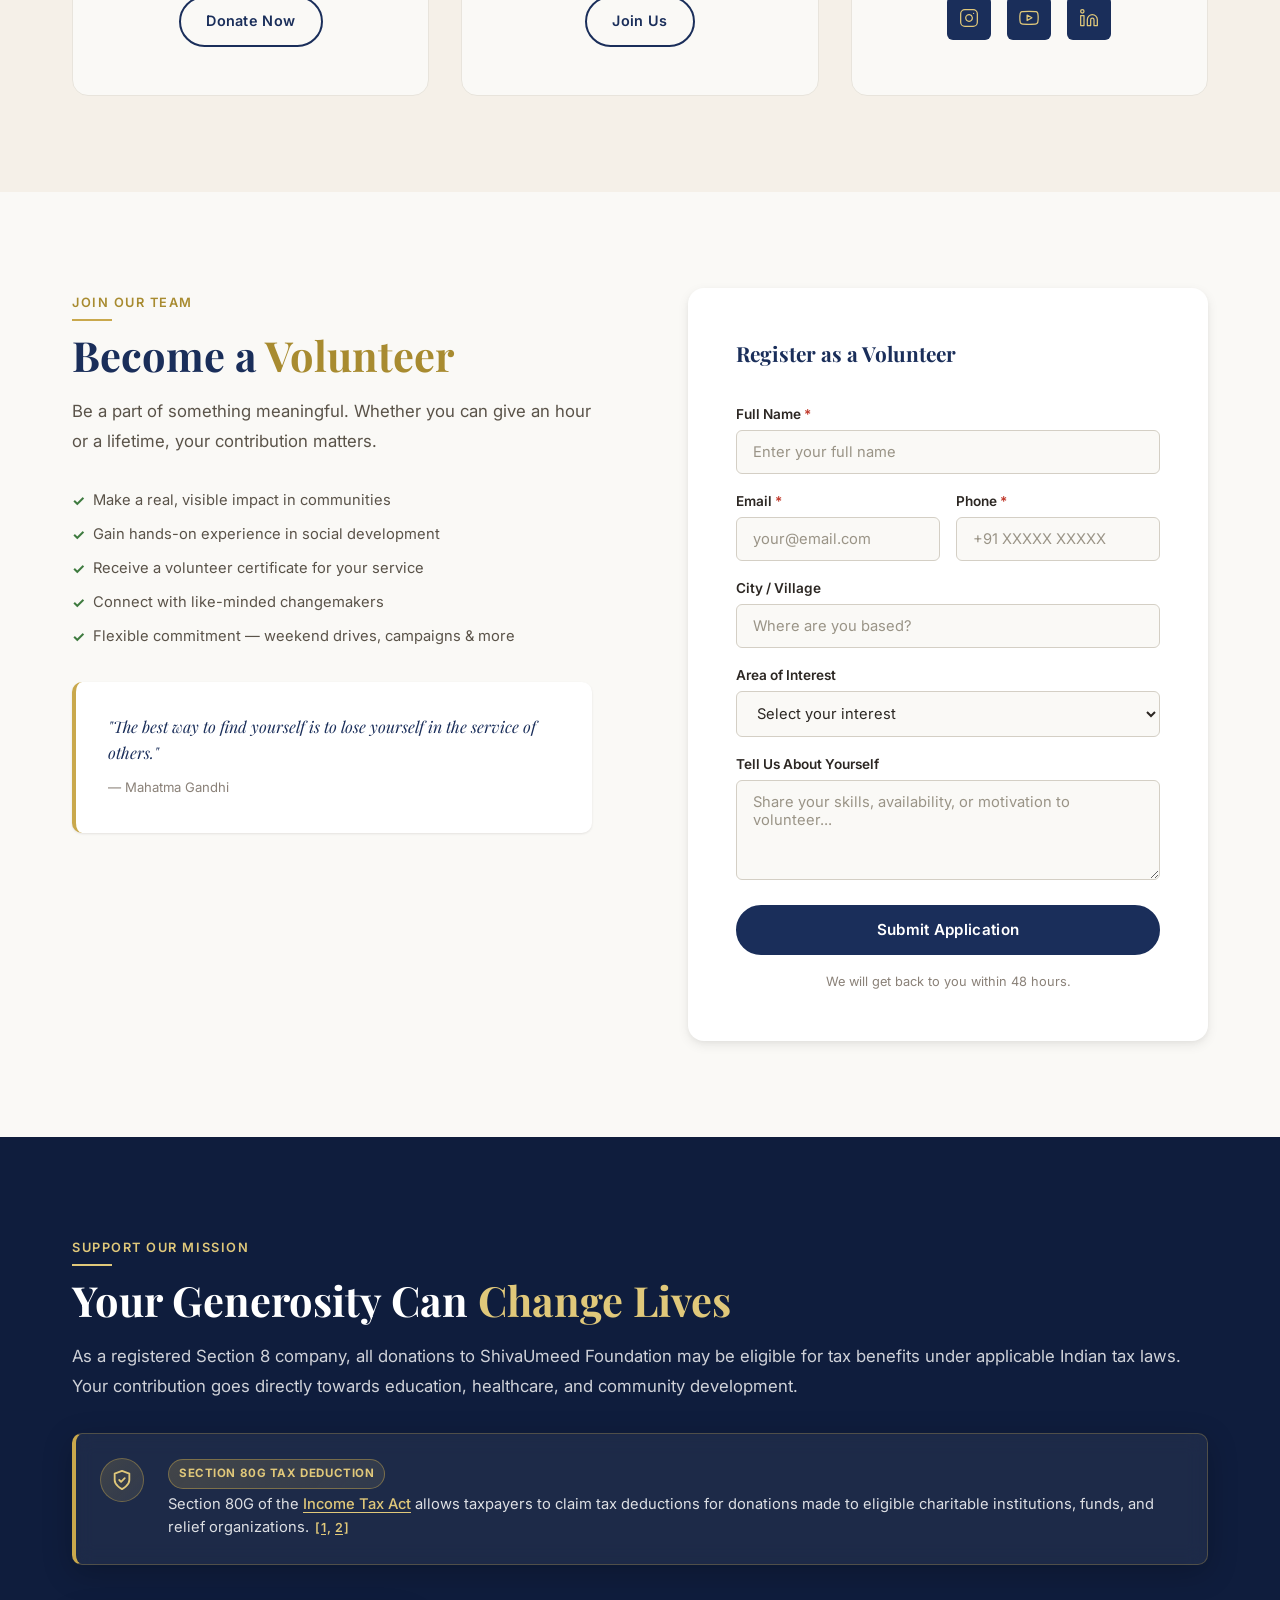
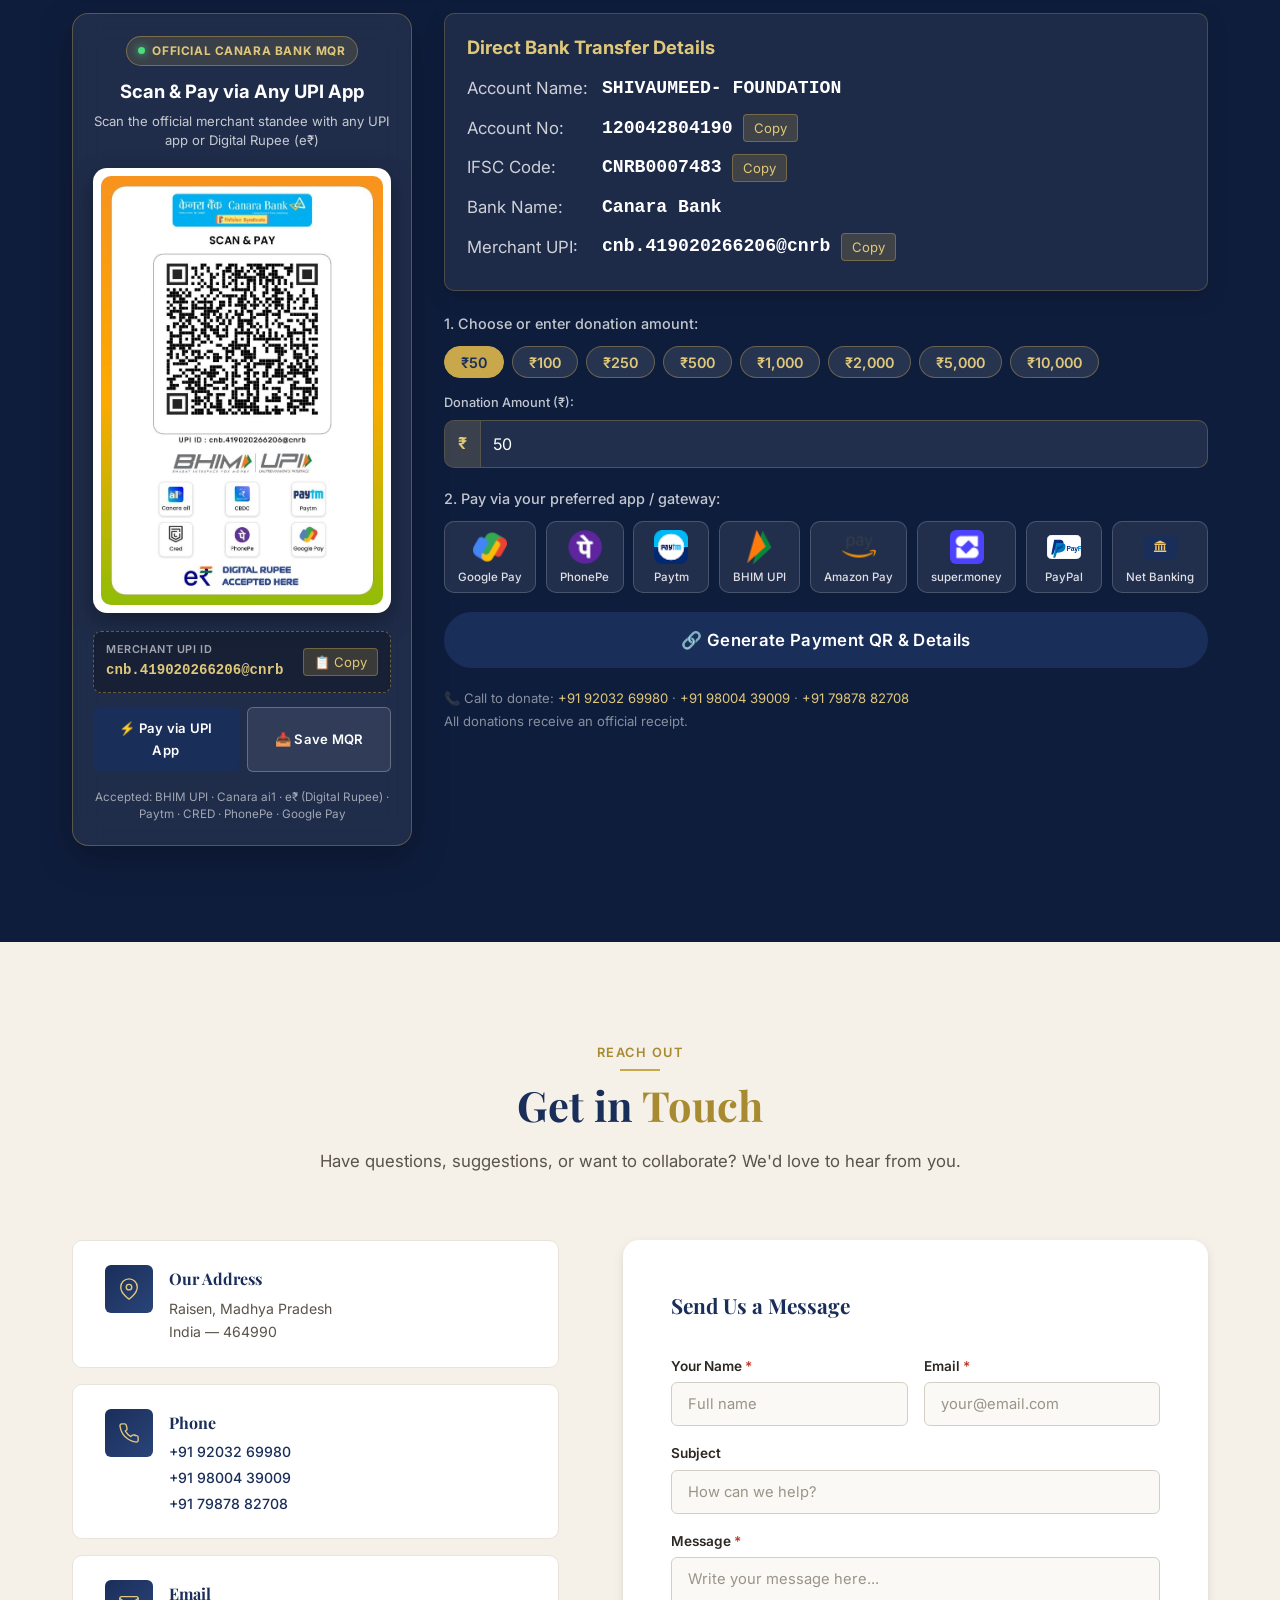
==== commit a6977906: "Set minimum payment to Rs 50 on Pay via UPI App and add 50, 100, 250 preset donation amount options" ====
--- a/index.html
+++ b/index.html
@@ -2539,7 +2539,7 @@
                             </div>
 
                             <div class="donate-mqr-actions">
-                                <a href="upi://pay?pa=cnb.419020266206@cnrb&amp;pn=SHIVAUMEED-+FOUNDATION&amp;am=500&amp;cu=INR&amp;tn=Donation+to+ShivaUmeed+Foundation" class="btn btn-primary donate-mqr-pay-btn" id="donate-mqr-pay-btn">
+                                <a href="upi://pay?pa=cnb.419020266206@cnrb&amp;pn=SHIVAUMEED-+FOUNDATION&amp;am=50&amp;cu=INR&amp;tn=Donation+to+ShivaUmeed+Foundation" class="btn btn-primary donate-mqr-pay-btn" id="donate-mqr-pay-btn">
                                     ⚡ Pay via UPI App
                                 </a>
                                 <a href="images/canara-mqr.jpg" target="_blank" download="Canara-Bank-MQR-ShivaUmeed.jpg" class="btn btn-outline donate-mqr-download-btn">
@@ -2587,7 +2587,10 @@
                                 <div class="donate-amount-selector">
                                     <p class="donate-amount-label">1. Choose or enter donation amount:</p>
                                     <div class="donate-preset-btns">
-                                        <button type="button" class="donate-preset-btn selected" data-amount="500">₹500</button>
+                                        <button type="button" class="donate-preset-btn selected" data-amount="50">₹50</button>
+                                        <button type="button" class="donate-preset-btn" data-amount="100">₹100</button>
+                                        <button type="button" class="donate-preset-btn" data-amount="250">₹250</button>
+                                        <button type="button" class="donate-preset-btn" data-amount="500">₹500</button>
                                         <button type="button" class="donate-preset-btn" data-amount="1000">₹1,000</button>
                                         <button type="button" class="donate-preset-btn" data-amount="2000">₹2,000</button>
                                         <button type="button" class="donate-preset-btn" data-amount="5000">₹5,000</button>
@@ -2598,7 +2601,7 @@
                                         <div class="donate-custom-input-row">
                                             <span class="donate-currency-symbol">₹</span>
                                             <input type="number" id="donate-amount-input" class="donate-custom-input"
-                                                placeholder="Enter amount (min ₹1)" value="500" min="1" max="1000000" inputmode="numeric">
+                                                placeholder="Enter amount (min ₹50)" value="50" min="50" max="1000000" inputmode="numeric">
                                         </div>
                                     </div>
                                 </div>
